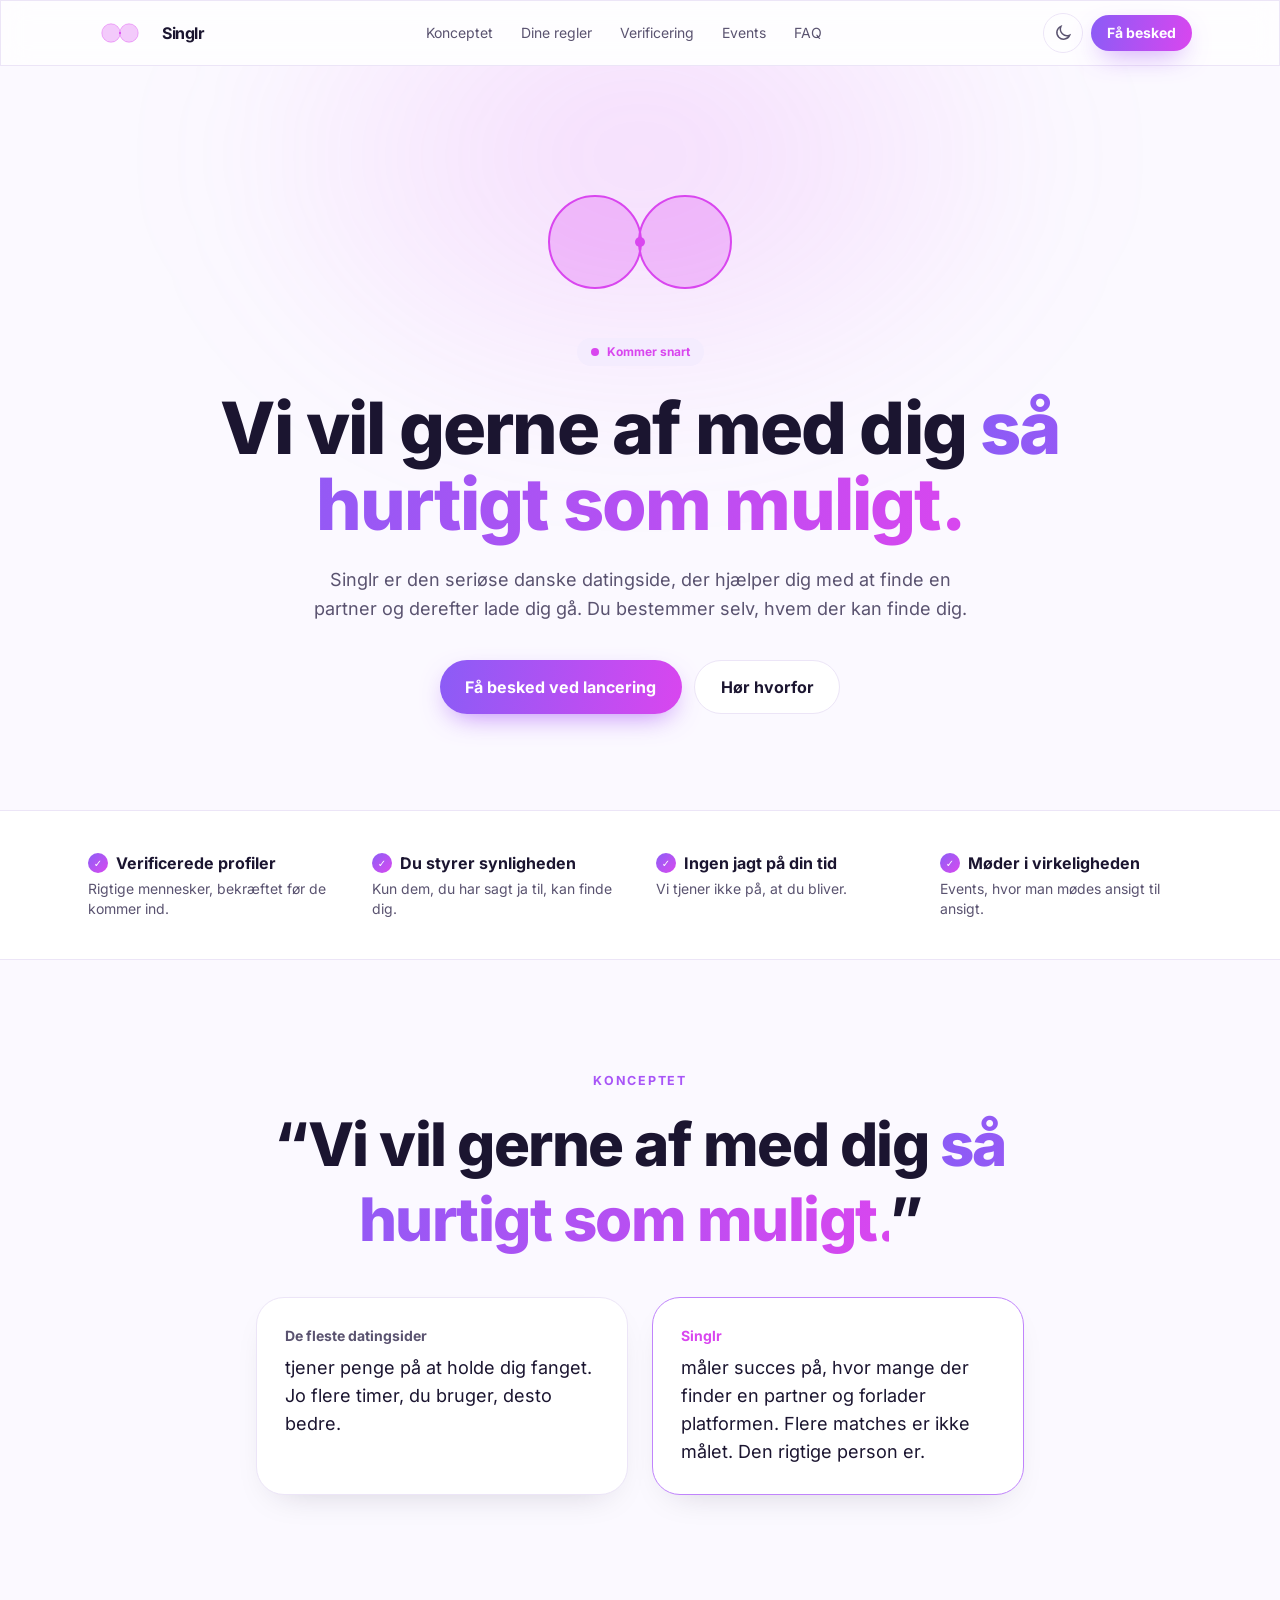
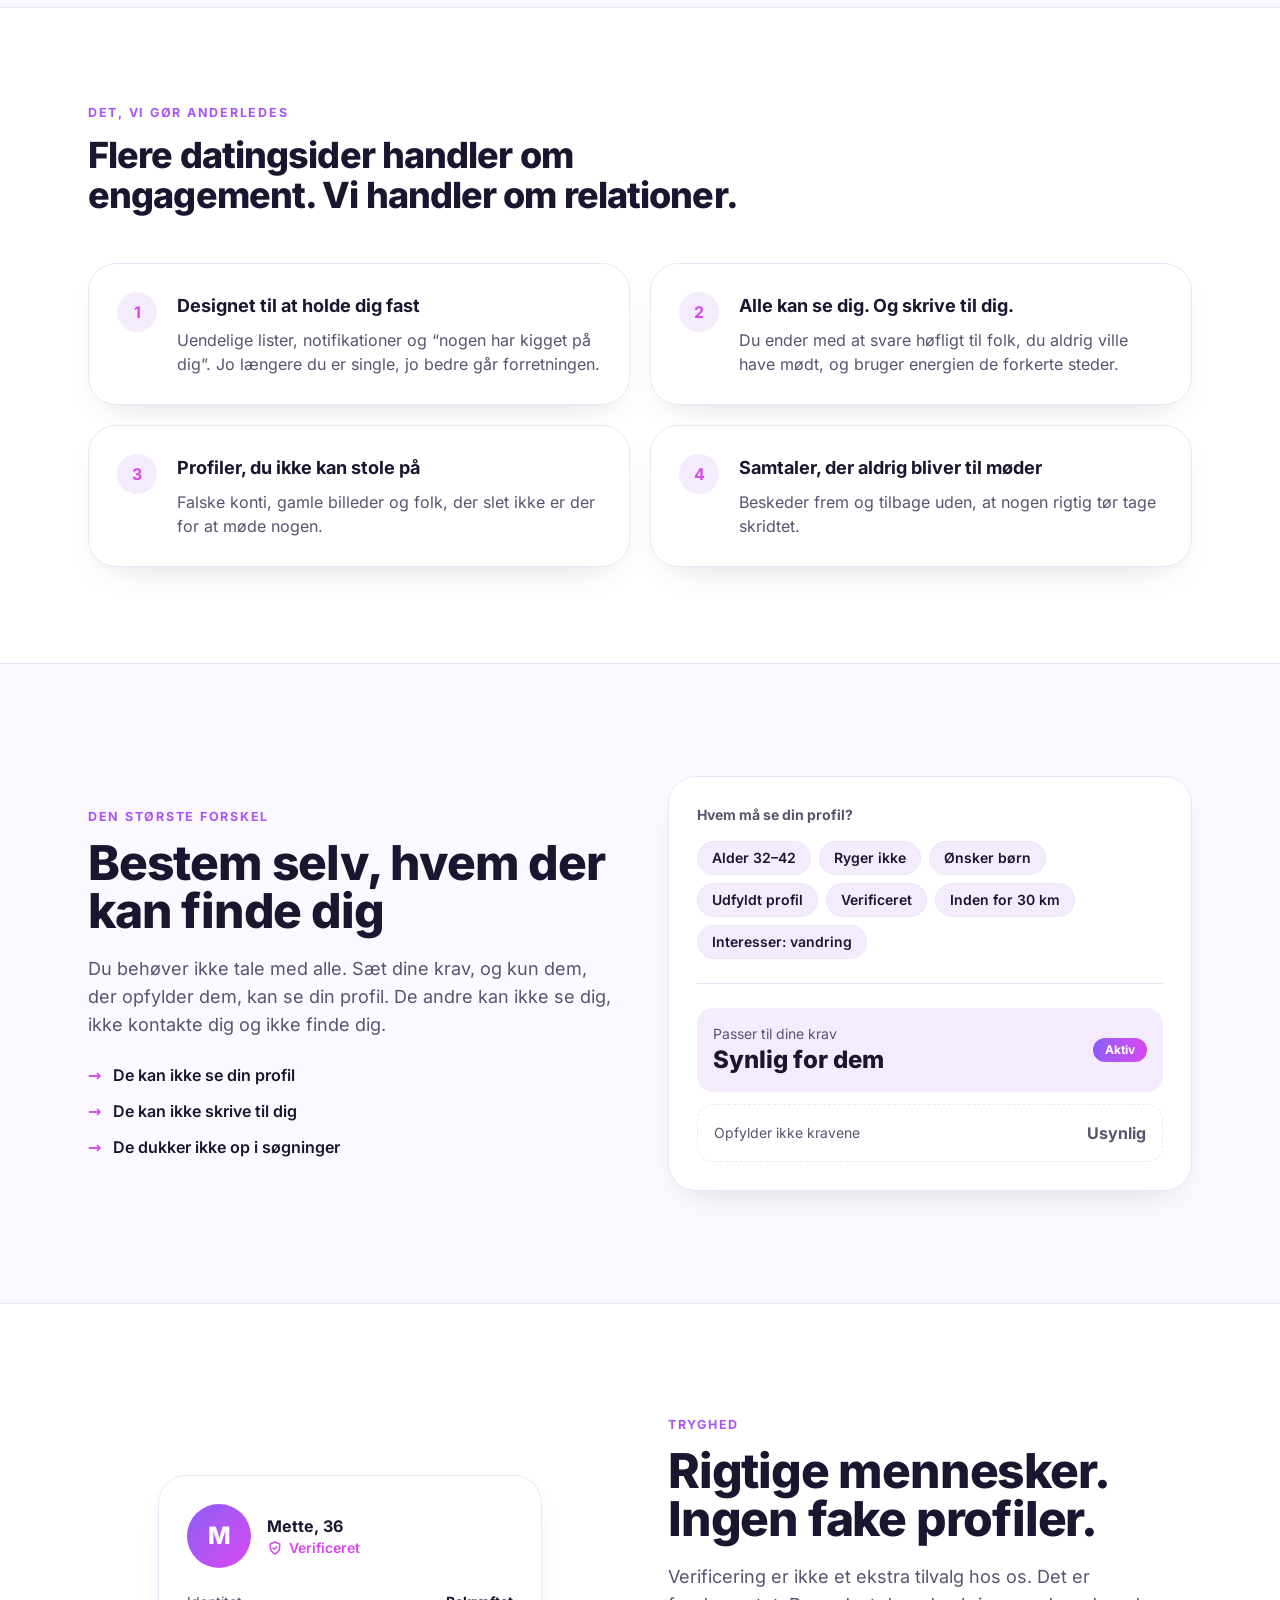
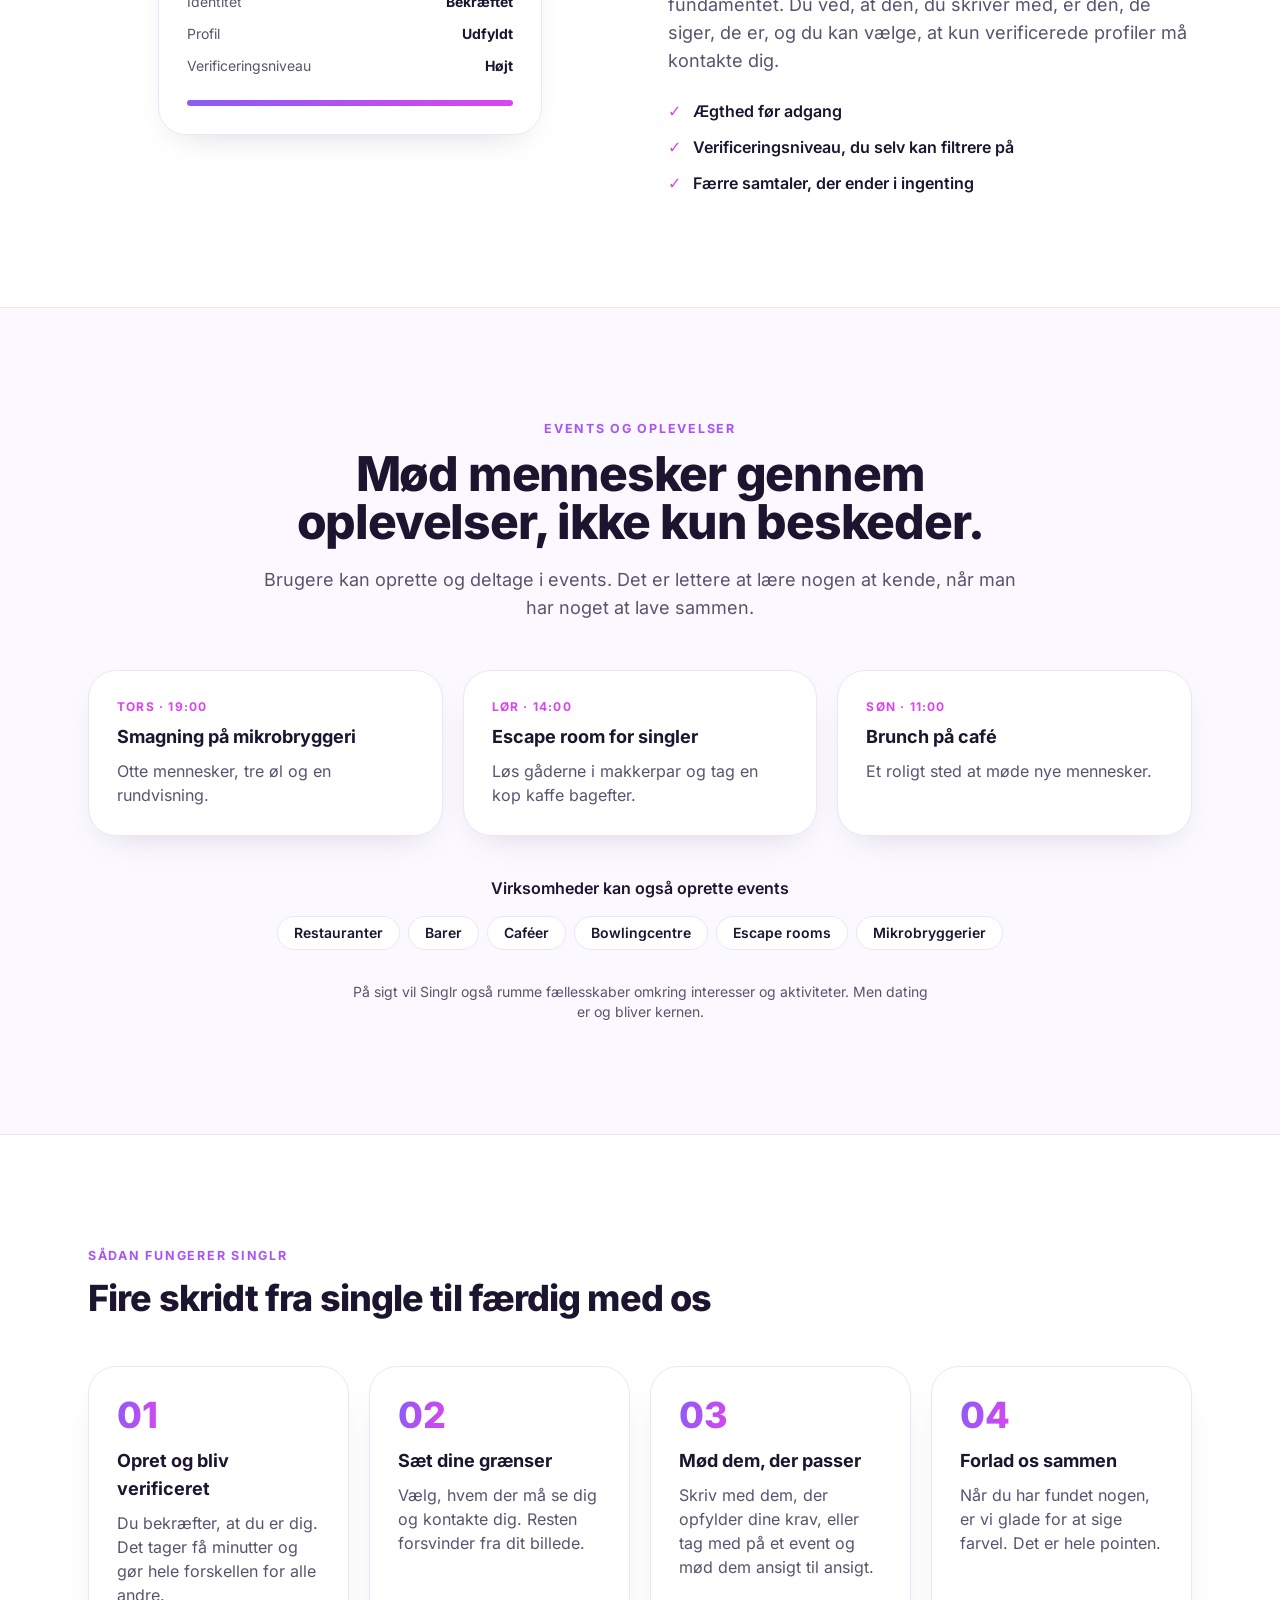
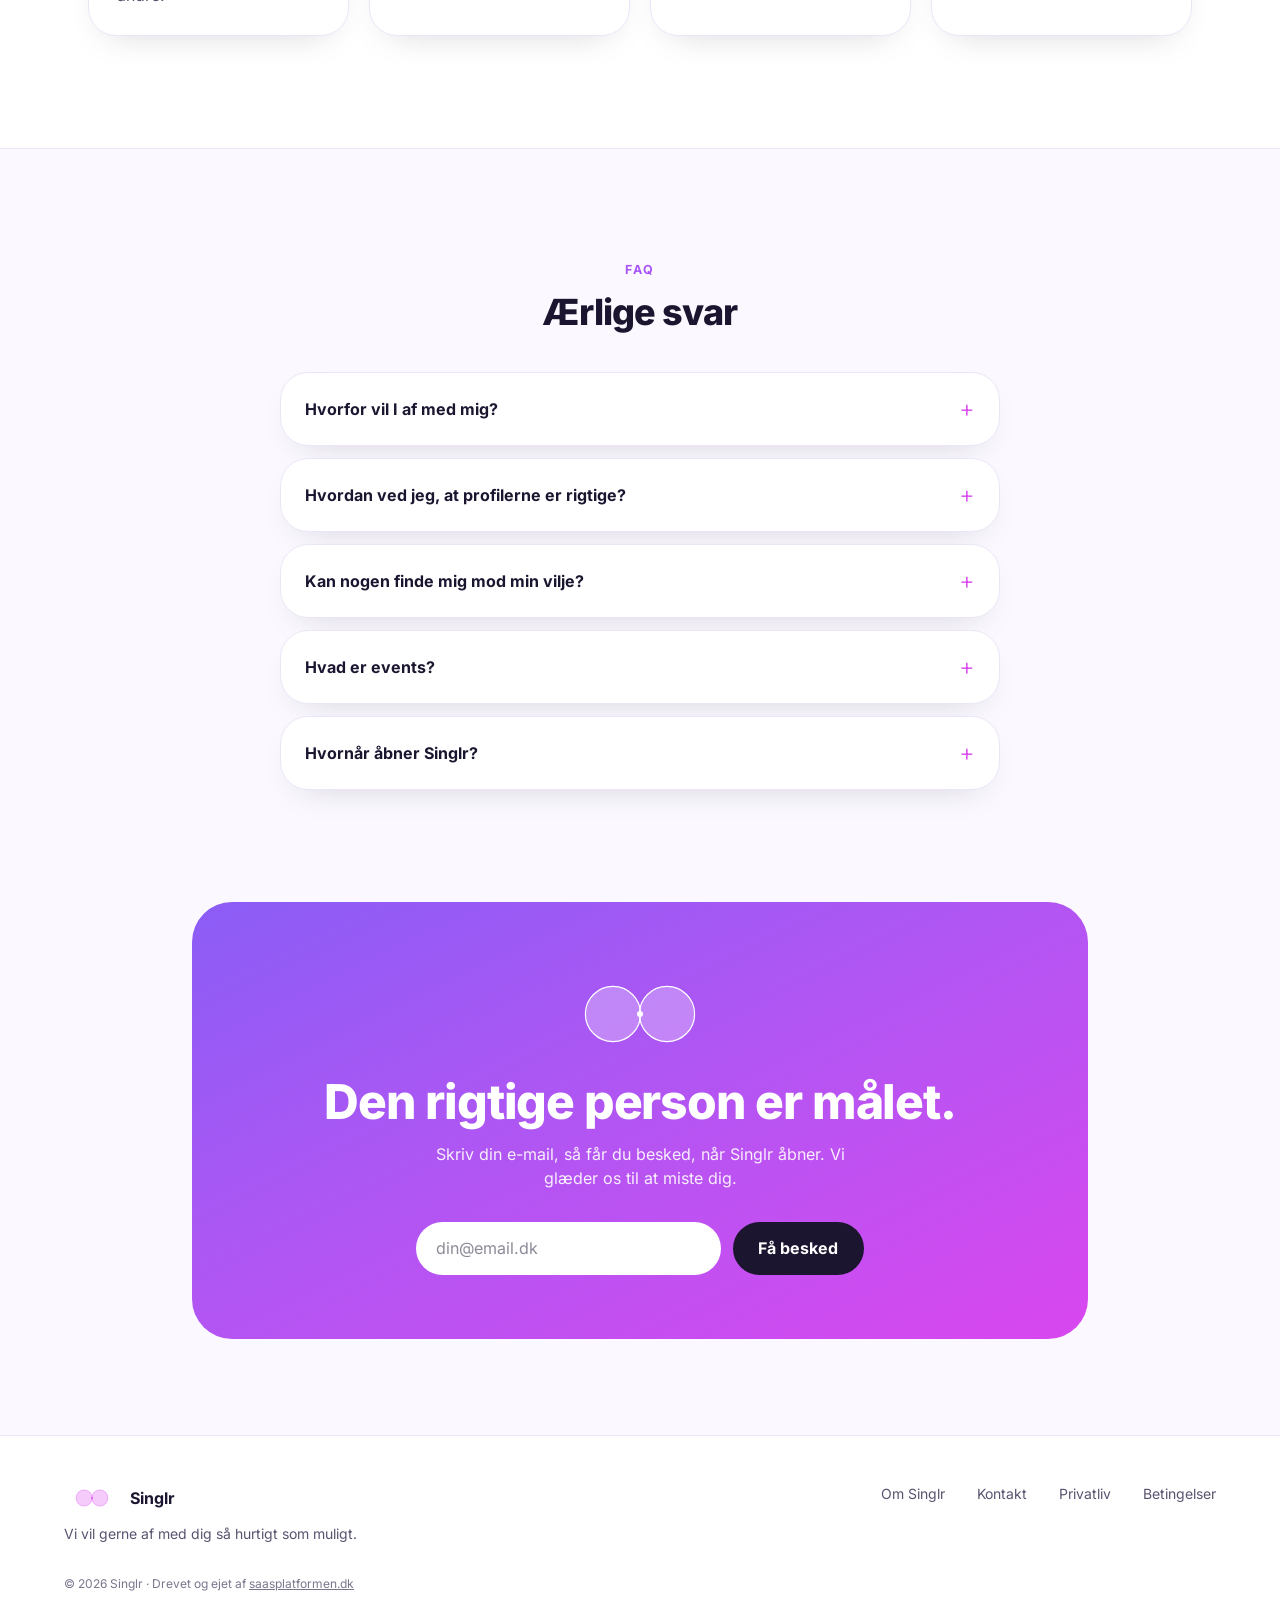
==== index.html @ c7536a42 "Deploy 2026-11-15T21:22Z Co-authored-by: Copilot <223556219+Copilot@users.noreply.github.com>" ====
<!DOCTYPE html><html lang="da"><head><meta charset="utf-8"><meta name="viewport" content="width=device-width, initial-scale=1"><title>Singlr – Vi vil gerne af med dig så hurtigt som muligt</title><meta name="description" content="Singlr er den seriøse danske datingside, der måler succes på, hvor mange der finder en partner og forlader os. Du bestemmer, hvem der kan finde dig. Kommer snart."><meta name="color-scheme" content="light dark"><link rel="canonical" href="https://www.singlr.dk/"><link rel="icon" type="image/svg+xml" href="/favicon.svg"><meta property="og:type" content="website"><meta property="og:locale" content="da_DK"><meta property="og:site_name" content="Singlr"><meta property="og:title" content="Singlr – Vi vil gerne af med dig så hurtigt som muligt"><meta property="og:description" content="Singlr er den seriøse danske datingside, der måler succes på, hvor mange der finder en partner og forlader os. Du bestemmer, hvem der kan finde dig. Kommer snart."><meta property="og:url" content="https://www.singlr.dk/"><meta name="twitter:card" content="summary"><script type="application/ld+json">{"@context":"https://schema.org","@type":"Organization","name":"Singlr","url":"https://www.singlr.dk","parentOrganization":{"@type":"Organization","name":"SaaSPlatformen","url":"https://www.saasplatformen.dk"}}</script><script>
    document.documentElement.classList.add('js');
    var t = localStorage.getItem('singlr-theme') || (matchMedia('(prefers-color-scheme: dark)').matches ? 'dark' : 'light');
    document.documentElement.dataset.theme = t;
  </script><link rel="stylesheet" href="/_astro/Base.C1KMw2pX.css"></head><body><a href="#main" class="sr-only focus:not-sr-only focus:fixed focus:left-4 focus:top-4 focus:z-50 focus:rounded-lg focus:bg-surface focus:px-4 focus:py-2">Spring til indhold</a><header class="sticky top-0 z-40 glass"><div class="mx-auto flex max-w-6xl items-center justify-between gap-2 px-4 py-3 sm:px-6"><a href="/" class="flex items-center gap-2.5 font-bold tracking-tight"><svg class="vis text-fuchsia h-6 w-12 sm:h-8 sm:w-16" viewBox="0 0 320 160" fill="none" aria-hidden="true" focusable="false"><g><circle class="c1" cx="115" cy="80" r="46" fill="currentColor" fill-opacity="0.28"></circle><circle class="c2" cx="205" cy="80" r="46" fill="currentColor" fill-opacity="0.28"></circle><circle class="c1" cx="115" cy="80" r="46" stroke="currentColor" stroke-width="2"></circle><circle class="c2" cx="205" cy="80" r="46" stroke="currentColor" stroke-width="2"></circle><circle cx="160" cy="80" r="5" fill="currentColor"></circle></g></svg><span>Singlr</span></a><nav class="hidden items-center gap-7 text-sm text-body md:flex" aria-label="Hovedmenu"><a href="#koncept" class="hover:text-ink">Konceptet</a><a href="#filtre" class="hover:text-ink">Dine regler</a><a href="#verificering" class="hover:text-ink">Verificering</a><a href="#events" class="hover:text-ink">Events</a><a href="#faq" class="hover:text-ink">FAQ</a></nav><div class="flex items-center gap-2"><button type="button" data-theme-toggle class="grid h-10 w-10 place-items-center rounded-full border border-line text-body transition hover:border-fuchsia hover:text-ink" aria-label="Skift mellem lyst og mørkt tema"><svg viewBox="0 0 24 24" class="h-5 w-5" fill="none" stroke="currentColor" stroke-width="1.8" stroke-linecap="round" aria-hidden="true"><path d="M20 14.5A8 8 0 0 1 9.5 4 8 8 0 1 0 20 14.5z"></path></svg></button><a href="#venteliste" class="btn btn-primary !px-4 !py-2 text-sm whitespace-nowrap">Få besked</a></div></div></header><main id="main"><!-- HERO --><section class="relative overflow-hidden"><div class="pointer-events-none absolute left-1/2 top-[-220px] h-[620px] w-[900px] -translate-x-1/2 rounded-full blur-3xl" style="background:radial-gradient(closest-side,var(--glow),transparent)"></div><div data-stagger class="relative mx-auto max-w-4xl px-6 pb-24 pt-16 text-center md:pt-24"><svg class="vis text-fuchsia reveal mx-auto h-32 w-64 sm:h-40 sm:w-80" viewBox="0 0 320 160" fill="none" aria-hidden="true" focusable="false"><g><circle class="c1" cx="115" cy="80" r="46" fill="currentColor" fill-opacity="0.28"></circle><circle class="c2" cx="205" cy="80" r="46" fill="currentColor" fill-opacity="0.28"></circle><circle class="c1" cx="115" cy="80" r="46" stroke="currentColor" stroke-width="2"></circle><circle class="c2" cx="205" cy="80" r="46" stroke="currentColor" stroke-width="2"></circle><circle cx="160" cy="80" r="5" fill="currentColor"></circle></g></svg><span class="reveal mt-4 inline-flex items-center gap-2 rounded-full bg-tint px-3.5 py-1.5 text-xs font-bold text-fuchsia"><span class="h-2 w-2 rounded-full bg-fuchsia"></span>Kommer snart</span><h1 class="reveal mt-6 text-5xl font-extrabold leading-[1.05] tracking-tight sm:text-6xl lg:text-7xl">Vi vil gerne af med dig <span class="grad">så hurtigt som muligt.</span></h1><p class="reveal mx-auto mt-6 max-w-2xl text-lg leading-relaxed text-body">Singlr er den seriøse danske datingside, der hjælper dig med at finde en partner og derefter lade dig gå. Du bestemmer selv, hvem der kan finde dig.</p><div class="reveal mt-9 flex flex-wrap justify-center gap-3"><a href="#venteliste" class="btn btn-primary">Få besked ved lancering</a><a href="#koncept" class="btn btn-ghost">Hør hvorfor</a></div></div></section><!-- TRUST --><section aria-label="Kort fortalt" class="border-y border-line bg-surface"><div data-stagger class="mx-auto grid max-w-6xl gap-8 px-6 py-10 sm:grid-cols-2 lg:grid-cols-4"><div class="reveal"><p class="flex items-center gap-2 font-bold"><span class="grid h-5 w-5 place-items-center rounded-full bg-gradient-to-br from-violet to-fuchsia text-[10px] text-white">✓</span>Verificerede profiler</p><p class="mt-1 text-sm text-body">Rigtige mennesker, bekræftet før de kommer ind.</p></div><div class="reveal"><p class="flex items-center gap-2 font-bold"><span class="grid h-5 w-5 place-items-center rounded-full bg-gradient-to-br from-violet to-fuchsia text-[10px] text-white">✓</span>Du styrer synligheden</p><p class="mt-1 text-sm text-body">Kun dem, du har sagt ja til, kan finde dig.</p></div><div class="reveal"><p class="flex items-center gap-2 font-bold"><span class="grid h-5 w-5 place-items-center rounded-full bg-gradient-to-br from-violet to-fuchsia text-[10px] text-white">✓</span>Ingen jagt på din tid</p><p class="mt-1 text-sm text-body">Vi tjener ikke på, at du bliver.</p></div><div class="reveal"><p class="flex items-center gap-2 font-bold"><span class="grid h-5 w-5 place-items-center rounded-full bg-gradient-to-br from-violet to-fuchsia text-[10px] text-white">✓</span>Møder i virkeligheden</p><p class="mt-1 text-sm text-body">Events, hvor man mødes ansigt til ansigt.</p></div></div></section><!-- SLOGAN --><section id="koncept" class="mx-auto max-w-4xl px-6 py-28 text-center"><p class="eyebrow reveal">Konceptet</p><h2 class="reveal mt-4 text-4xl font-extrabold leading-tight tracking-tight sm:text-5xl lg:text-6xl" style="--d:60ms">“Vi vil gerne af med dig <span class="grad">så hurtigt som muligt.</span>”</h2><div data-stagger class="mx-auto mt-10 grid max-w-3xl gap-6 text-left sm:grid-cols-2"><div class="card reveal p-7"><p class="text-sm font-bold text-body">De fleste datingsider</p><p class="mt-2 text-lg">tjener penge på at holde dig fanget. Jo flere timer, du bruger, desto bedre.</p></div><div class="card reveal p-7" style="border-color:#c084fc"><p class="text-sm font-bold text-fuchsia">Singlr</p><p class="mt-2 text-lg">måler succes på, hvor mange der finder en partner og forlader platformen. Flere matches er ikke målet. Den rigtige person er.</p></div></div></section><!-- PROBLEMER --><section class="border-y border-line bg-surface py-24"><div class="mx-auto max-w-6xl px-6"><p class="eyebrow reveal">Det, vi gør anderledes</p><h2 class="reveal mt-3 max-w-2xl text-4xl font-extrabold tracking-tight">Flere datingsider handler om engagement. Vi handler om relationer.</h2><div data-stagger class="mt-12 grid gap-5 sm:grid-cols-2"><article class="card reveal flex gap-5 p-7"><span class="grid h-10 w-10 shrink-0 place-items-center rounded-full bg-tint font-bold text-fuchsia">1</span><div><h3 class="text-lg font-bold">Designet til at holde dig fast</h3><p class="mt-2 text-body">Uendelige lister, notifikationer og “nogen har kigget på dig”. Jo længere du er single, jo bedre går forretningen.</p></div></article><article class="card reveal flex gap-5 p-7"><span class="grid h-10 w-10 shrink-0 place-items-center rounded-full bg-tint font-bold text-fuchsia">2</span><div><h3 class="text-lg font-bold">Alle kan se dig. Og skrive til dig.</h3><p class="mt-2 text-body">Du ender med at svare høfligt til folk, du aldrig ville have mødt, og bruger energien de forkerte steder.</p></div></article><article class="card reveal flex gap-5 p-7"><span class="grid h-10 w-10 shrink-0 place-items-center rounded-full bg-tint font-bold text-fuchsia">3</span><div><h3 class="text-lg font-bold">Profiler, du ikke kan stole på</h3><p class="mt-2 text-body">Falske konti, gamle billeder og folk, der slet ikke er der for at møde nogen.</p></div></article><article class="card reveal flex gap-5 p-7"><span class="grid h-10 w-10 shrink-0 place-items-center rounded-full bg-tint font-bold text-fuchsia">4</span><div><h3 class="text-lg font-bold">Samtaler, der aldrig bliver til møder</h3><p class="mt-2 text-body">Beskeder frem og tilbage uden, at nogen rigtig tør tage skridtet.</p></div></article></div></div></section><!-- FILTRE --><section id="filtre" class="mx-auto max-w-6xl px-6 py-28"><div data-stagger class="grid items-center gap-14 lg:grid-cols-2"><div><p class="eyebrow reveal">Den største forskel</p><h2 class="reveal mt-3 text-4xl font-extrabold tracking-tight sm:text-5xl">Bestem selv, hvem der kan finde dig</h2><p class="reveal mt-5 text-lg text-body">Du behøver ikke tale med alle. Sæt dine krav, og kun dem, der opfylder dem, kan se din profil. De andre kan ikke se dig, ikke kontakte dig og ikke finde dig.</p><ul class="mt-6 space-y-3 font-semibold"><li class="reveal flex gap-3"><span class="text-fuchsia">→</span>De kan ikke se din profil</li><li class="reveal flex gap-3"><span class="text-fuchsia">→</span>De kan ikke skrive til dig</li><li class="reveal flex gap-3"><span class="text-fuchsia">→</span>De dukker ikke op i søgninger</li></ul></div><div class="reveal card relative p-7" aria-hidden="true"><p class="text-sm font-bold text-body">Hvem må se din profil?</p><div class="mt-4 flex flex-wrap gap-2"><span class="rounded-full border border-line bg-tint px-3.5 py-1.5 text-sm font-semibold transition hover:border-fuchsia">Alder 32–42</span><span class="rounded-full border border-line bg-tint px-3.5 py-1.5 text-sm font-semibold transition hover:border-fuchsia">Ryger ikke</span><span class="rounded-full border border-line bg-tint px-3.5 py-1.5 text-sm font-semibold transition hover:border-fuchsia">Ønsker børn</span><span class="rounded-full border border-line bg-tint px-3.5 py-1.5 text-sm font-semibold transition hover:border-fuchsia">Udfyldt profil</span><span class="rounded-full border border-line bg-tint px-3.5 py-1.5 text-sm font-semibold transition hover:border-fuchsia">Verificeret</span><span class="rounded-full border border-line bg-tint px-3.5 py-1.5 text-sm font-semibold transition hover:border-fuchsia">Inden for 30 km</span><span class="rounded-full border border-line bg-tint px-3.5 py-1.5 text-sm font-semibold transition hover:border-fuchsia">Interesser: vandring</span></div><div class="mt-6 h-px bg-line"></div><div class="mt-6 flex items-center justify-between rounded-2xl bg-tint p-4"><div><p class="text-sm text-body">Passer til dine krav</p><p class="text-2xl font-extrabold">Synlig for dem</p></div><span class="rounded-full bg-gradient-to-r from-violet to-fuchsia px-3 py-1 text-xs font-bold text-white">Aktiv</span></div><div class="mt-3 flex items-center justify-between rounded-2xl border border-dashed border-line p-4 text-body"><p class="text-sm">Opfylder ikke kravene</p><p class="font-bold">Usynlig</p></div></div></div></section><!-- VERIFICERING --><section id="verificering" class="border-y border-line bg-surface py-28"><div data-stagger class="mx-auto grid max-w-6xl items-center gap-14 px-6 lg:grid-cols-2"><div class="reveal order-2 mx-auto w-full max-w-sm lg:order-1" aria-hidden="true"><div class="card p-7"><div class="flex items-center gap-4"><div class="grid h-16 w-16 place-items-center rounded-full bg-gradient-to-br from-violet to-fuchsia text-2xl font-extrabold text-white">M</div><div><p class="font-bold">Mette, 36</p><p class="flex items-center gap-1.5 text-sm font-semibold text-fuchsia"><svg viewBox="0 0 24 24" class="h-4 w-4" fill="none" stroke="currentColor" stroke-width="2.2" stroke-linecap="round" stroke-linejoin="round"><path d="M12 3l7 3v5c0 5-3 8-7 10-4-2-7-5-7-10V6z"></path><path d="M9 12l2 2 4-4"></path></svg>Verificeret</p></div></div><div class="mt-6 space-y-3 text-sm"><div class="flex justify-between"><span class="text-body">Identitet</span><b>Bekræftet</b></div><div class="flex justify-between"><span class="text-body">Profil</span><b>Udfyldt</b></div><div class="flex justify-between"><span class="text-body">Verificeringsniveau</span><b>Højt</b></div></div><div class="bar mt-6 h-1.5 rounded-full"></div></div></div><div class="order-1 lg:order-2"><p class="eyebrow reveal">Tryghed</p><h2 class="reveal mt-3 text-4xl font-extrabold tracking-tight sm:text-5xl">Rigtige mennesker. Ingen fake profiler.</h2><p class="reveal mt-5 text-lg text-body">Verificering er ikke et ekstra tilvalg hos os. Det er fundamentet. Du ved, at den, du skriver med, er den, de siger, de er, og du kan vælge, at kun verificerede profiler må kontakte dig.</p><ul class="mt-6 space-y-3 font-semibold"><li class="reveal flex gap-3"><span class="text-fuchsia">✓</span>Ægthed før adgang</li><li class="reveal flex gap-3"><span class="text-fuchsia">✓</span>Verificeringsniveau, du selv kan filtrere på</li><li class="reveal flex gap-3"><span class="text-fuchsia">✓</span>Færre samtaler, der ender i ingenting</li></ul></div></div></section><!-- EVENTS --><section id="events" class="mx-auto max-w-6xl px-6 py-28"><div class="mx-auto max-w-3xl text-center"><p class="eyebrow reveal">Events og oplevelser</p><h2 class="reveal mt-3 text-4xl font-extrabold tracking-tight sm:text-5xl">Mød mennesker gennem oplevelser, ikke kun beskeder.</h2><p class="reveal mt-5 text-lg text-body">Brugere kan oprette og deltage i events. Det er lettere at lære nogen at kende, når man har noget at lave sammen.</p></div><div data-stagger class="mt-12 grid gap-5 lg:grid-cols-3"><article class="card reveal p-7"><p class="text-xs font-bold uppercase tracking-widest text-fuchsia">Tors · 19:00</p><h3 class="mt-2 text-lg font-bold">Smagning på mikrobryggeri</h3><p class="mt-2 text-body">Otte mennesker, tre øl og en rundvisning.</p></article><article class="card reveal p-7"><p class="text-xs font-bold uppercase tracking-widest text-fuchsia">Lør · 14:00</p><h3 class="mt-2 text-lg font-bold">Escape room for singler</h3><p class="mt-2 text-body">Løs gåderne i makkerpar og tag en kop kaffe bagefter.</p></article><article class="card reveal p-7"><p class="text-xs font-bold uppercase tracking-widest text-fuchsia">Søn · 11:00</p><h3 class="mt-2 text-lg font-bold">Brunch på café</h3><p class="mt-2 text-body">Et roligt sted at møde nye mennesker.</p></article></div><div class="reveal mt-10 text-center"><p class="font-semibold">Virksomheder kan også oprette events</p><div class="mt-4 flex flex-wrap justify-center gap-2"><span class="rounded-full border border-line bg-surface px-4 py-1.5 text-sm font-semibold">Restauranter</span><span class="rounded-full border border-line bg-surface px-4 py-1.5 text-sm font-semibold">Barer</span><span class="rounded-full border border-line bg-surface px-4 py-1.5 text-sm font-semibold">Caféer</span><span class="rounded-full border border-line bg-surface px-4 py-1.5 text-sm font-semibold">Bowlingcentre</span><span class="rounded-full border border-line bg-surface px-4 py-1.5 text-sm font-semibold">Escape rooms</span><span class="rounded-full border border-line bg-surface px-4 py-1.5 text-sm font-semibold">Mikrobryggerier</span></div><p class="mx-auto mt-8 max-w-xl text-sm text-body">På sigt vil Singlr også rumme fællesskaber omkring interesser og aktiviteter. Men dating er og bliver kernen.</p></div></section><!-- SÅDAN FUNGERER --><section class="border-y border-line bg-surface py-28"><div class="mx-auto max-w-6xl px-6"><p class="eyebrow reveal">Sådan fungerer Singlr</p><h2 class="reveal mt-3 max-w-2xl text-4xl font-extrabold tracking-tight">Fire skridt fra single til færdig med os</h2><ol data-stagger class="mt-12 grid gap-5 sm:grid-cols-2 lg:grid-cols-4"><li class="card reveal p-7"><span class="grad text-4xl font-extrabold">01</span><h3 class="mt-3 text-lg font-bold">Opret og bliv verificeret</h3><p class="mt-2 text-body">Du bekræfter, at du er dig. Det tager få minutter og gør hele forskellen for alle andre.</p></li><li class="card reveal p-7"><span class="grad text-4xl font-extrabold">02</span><h3 class="mt-3 text-lg font-bold">Sæt dine grænser</h3><p class="mt-2 text-body">Vælg, hvem der må se dig og kontakte dig. Resten forsvinder fra dit billede.</p></li><li class="card reveal p-7"><span class="grad text-4xl font-extrabold">03</span><h3 class="mt-3 text-lg font-bold">Mød dem, der passer</h3><p class="mt-2 text-body">Skriv med dem, der opfylder dine krav, eller tag med på et event og mød dem ansigt til ansigt.</p></li><li class="card reveal p-7"><span class="grad text-4xl font-extrabold">04</span><h3 class="mt-3 text-lg font-bold">Forlad os sammen</h3><p class="mt-2 text-body">Når du har fundet nogen, er vi glade for at sige farvel. Det er hele pointen.</p></li></ol></div></section><!-- FAQ --><section id="faq" class="mx-auto max-w-3xl px-6 py-28"><p class="eyebrow reveal text-center">FAQ</p><h2 class="reveal mt-3 text-center text-4xl font-extrabold tracking-tight">Ærlige svar</h2><div class="mt-10 space-y-3"><details class="card reveal group px-6 py-5"><summary class="flex items-center justify-between gap-4 font-bold">Hvorfor vil I af med mig?<span class="chev text-2xl font-light text-fuchsia transition-transform" aria-hidden="true">+</span></summary><p class="mt-3 text-body">Fordi vi måler os på, hvor mange der finder en partner og forlader Singlr. Vi har ingen interesse i, at du bliver hængende.</p></details><details class="card reveal group px-6 py-5"><summary class="flex items-center justify-between gap-4 font-bold">Hvordan ved jeg, at profilerne er rigtige?<span class="chev text-2xl font-light text-fuchsia transition-transform" aria-hidden="true">+</span></summary><p class="mt-3 text-body">Alle profiler skal verificeres, før de bliver synlige. Du kan selv vælge, at kun verificerede kan se og kontakte dig.</p></details><details class="card reveal group px-6 py-5"><summary class="flex items-center justify-between gap-4 font-bold">Kan nogen finde mig mod min vilje?<span class="chev text-2xl font-light text-fuchsia transition-transform" aria-hidden="true">+</span></summary><p class="mt-3 text-body">Nej. Opfylder en bruger ikke dine krav, kan vedkommende hverken se din profil, kontakte dig eller finde dig.</p></details><details class="card reveal group px-6 py-5"><summary class="flex items-center justify-between gap-4 font-bold">Hvad er events?<span class="chev text-2xl font-light text-fuchsia transition-transform" aria-hidden="true">+</span></summary><p class="mt-3 text-body">Både brugere og lokale steder kan oprette events, fx en aften på et mikrobryggeri eller en escape room. Du møder andre gennem oplevelser, ikke kun beskeder.</p></details><details class="card reveal group px-6 py-5"><summary class="flex items-center justify-between gap-4 font-bold">Hvornår åbner Singlr?<span class="chev text-2xl font-light text-fuchsia transition-transform" aria-hidden="true">+</span></summary><p class="mt-3 text-body">Vi er ikke live endnu. Skriv dig op, så får du besked, når vi åbner.</p></details></div></section><!-- CTA --><section id="venteliste" class="px-6 pb-24"><div class="relative mx-auto max-w-4xl overflow-hidden rounded-[2.5rem] bg-gradient-to-br from-violet to-fuchsia p-10 text-center text-white sm:p-16"><svg class="vis text-fuchsia reveal mx-auto h-24 w-48 !text-white" viewBox="0 0 320 160" fill="none" aria-hidden="true" focusable="false"><g><circle class="c1" cx="115" cy="80" r="46" fill="currentColor" fill-opacity="0.28"></circle><circle class="c2" cx="205" cy="80" r="46" fill="currentColor" fill-opacity="0.28"></circle><circle class="c1" cx="115" cy="80" r="46" stroke="currentColor" stroke-width="2"></circle><circle class="c2" cx="205" cy="80" r="46" stroke="currentColor" stroke-width="2"></circle><circle cx="160" cy="80" r="5" fill="currentColor"></circle></g></svg><h2 class="reveal mt-4 text-4xl font-extrabold tracking-tight sm:text-5xl">Den rigtige person er målet.</h2><p class="reveal mx-auto mt-4 max-w-md text-white/90">Skriv din e-mail, så får du besked, når Singlr åbner. Vi glæder os til at miste dig.</p><form data-notify class="reveal mx-auto mt-8 flex max-w-md flex-col gap-3 sm:flex-row"><label class="sr-only" for="email">E-mail</label><input id="email" type="email" required placeholder="din@email.dk" autocomplete="email" class="min-w-0 flex-1 rounded-full bg-white px-5 py-3.5 text-[#1b1530] outline-none transition focus:ring-4 focus:ring-white/40"><button type="submit" class="btn !bg-[#1b1530] text-white hover:!bg-black">Få besked</button></form><p id="notify-ok" hidden class="mt-6 font-semibold">Tak! Vi skriver til dig, når vi er klar.</p></div></section></main><footer class="border-t border-line bg-surface px-6 py-12"><div class="mx-auto flex max-w-6xl flex-col justify-between gap-8 md:flex-row"><div><div class="flex items-center gap-2.5 font-bold"><svg class="vis text-fuchsia h-7 w-14" viewBox="0 0 320 160" fill="none" aria-hidden="true" focusable="false"><g><circle class="c1" cx="115" cy="80" r="46" fill="currentColor" fill-opacity="0.28"></circle><circle class="c2" cx="205" cy="80" r="46" fill="currentColor" fill-opacity="0.28"></circle><circle class="c1" cx="115" cy="80" r="46" stroke="currentColor" stroke-width="2"></circle><circle class="c2" cx="205" cy="80" r="46" stroke="currentColor" stroke-width="2"></circle><circle cx="160" cy="80" r="5" fill="currentColor"></circle></g></svg>Singlr</div><p class="mt-3 text-sm text-body">Vi vil gerne af med dig så hurtigt som muligt.</p></div><nav class="flex flex-wrap gap-x-8 gap-y-3 text-sm text-body" aria-label="Footer"><a href="#koncept" class="hover:text-ink">Om Singlr</a><a href="mailto:kontakt@saasplatformen.dk" class="hover:text-ink">Kontakt</a><a href="/privatliv/" class="hover:text-ink">Privatliv</a><a href="/betingelser/" class="hover:text-ink">Betingelser</a></nav></div><p class="mx-auto mt-8 max-w-6xl text-xs text-body/80">© 2026 Singlr · Drevet og ejet af <a href="https://saasplatformen.dk" target="_blank" rel="noopener noreferrer" class="underline hover:text-ink">saasplatformen.dk</a></p></footer><script type="module" src="/_astro/Base.astro_astro_type_script_index_0_lang.nSDoaWTp.js"></script></body></html>
---- _astro/Base.C1KMw2pX.css ----
/*! tailwindcss v4.3.5 | MIT License | https://tailwindcss.com */
@layer properties{@supports (((-webkit-hyphens:none)) and (not (margin-trim:block))) or ((-moz-orient:inline) and (not (color:rgb(from red r g b)))){*,:before,:after,::backdrop{--tw-translate-x:0;--tw-translate-y:0;--tw-translate-z:0;--tw-space-y-reverse:0;--tw-border-style:solid;--tw-gradient-position:initial;--tw-gradient-from:#0000;--tw-gradient-via:#0000;--tw-gradient-to:#0000;--tw-gradient-stops:initial;--tw-gradient-via-stops:initial;--tw-gradient-from-position:0%;--tw-gradient-via-position:50%;--tw-gradient-to-position:100%;--tw-leading:initial;--tw-font-weight:initial;--tw-tracking:initial;--tw-blur:initial;--tw-brightness:initial;--tw-contrast:initial;--tw-grayscale:initial;--tw-hue-rotate:initial;--tw-invert:initial;--tw-opacity:initial;--tw-saturate:initial;--tw-sepia:initial;--tw-drop-shadow:initial;--tw-drop-shadow-color:initial;--tw-drop-shadow-alpha:100%;--tw-drop-shadow-size:initial;--tw-shadow:0 0 #0000;--tw-shadow-color:initial;--tw-shadow-alpha:100%;--tw-inset-shadow:0 0 #0000;--tw-inset-shadow-color:initial;--tw-inset-shadow-alpha:100%;--tw-ring-color:initial;--tw-ring-shadow:0 0 #0000;--tw-inset-ring-color:initial;--tw-inset-ring-shadow:0 0 #0000;--tw-ring-inset:initial;--tw-ring-offset-width:0px;--tw-ring-offset-color:#fff;--tw-ring-offset-shadow:0 0 #0000}}}@layer theme{:root,:host{--font-sans:"Inter Variable", system-ui, sans-serif;--font-mono:ui-monospace, SFMono-Regular, Menlo, Monaco, Consolas, "Liberation Mono", "Courier New", monospace;--color-black:#000;--color-white:#fff;--spacing:.25rem;--container-sm:24rem;--container-md:28rem;--container-xl:36rem;--container-2xl:42rem;--container-3xl:48rem;--container-4xl:56rem;--container-6xl:72rem;--text-xs:.75rem;--text-xs--line-height:calc(1 / .75);--text-sm:.875rem;--text-sm--line-height:calc(1.25 / .875);--text-lg:1.125rem;--text-lg--line-height:calc(1.75 / 1.125);--text-2xl:1.5rem;--text-2xl--line-height:calc(2 / 1.5);--text-4xl:2.25rem;--text-4xl--line-height:calc(2.5 / 2.25);--text-5xl:3rem;--text-5xl--line-height:1;--text-6xl:3.75rem;--text-6xl--line-height:1;--text-7xl:4.5rem;--text-7xl--line-height:1;--font-weight-light:300;--font-weight-semibold:600;--font-weight-bold:700;--font-weight-extrabold:800;--tracking-tight:-.025em;--tracking-widest:.1em;--leading-tight:1.25;--leading-relaxed:1.625;--radius-lg:.5rem;--radius-2xl:1rem;--blur-3xl:64px;--default-transition-duration:.15s;--default-transition-timing-function:cubic-bezier(.4, 0, .2, 1);--default-font-family:"Inter Variable", system-ui, sans-serif;--default-mono-font-family:var(--font-mono);--color-fuchsia:#d946ef;--color-violet:#8b5cf6}}@layer base{*,:after,:before,::backdrop{box-sizing:border-box;border:0 solid;margin:0;padding:0}::file-selector-button{box-sizing:border-box;border:0 solid;margin:0;padding:0}html,:host{-webkit-text-size-adjust:100%;tab-size:4;line-height:1.5;font-family:var(--default-font-family,-apple-system, BlinkMacSystemFont, "Segoe UI", Roboto, "Helvetica Neue", "Noto Sans", Arial, sans-serif, "Apple Color Emoji", "Segoe UI Emoji", "Segoe UI Symbol", "Noto Color Emoji");font-feature-settings:var(--default-font-feature-settings,normal);font-variation-settings:var(--default-font-variation-settings,normal);-webkit-tap-highlight-color:transparent}hr{height:0;color:inherit;border-top-width:1px}abbr:where([title]){text-decoration:underline dotted}h1,h2,h3,h4,h5,h6{font-size:inherit;font-weight:inherit}a{color:inherit;-webkit-text-decoration:inherit;-webkit-text-decoration:inherit;-webkit-text-decoration:inherit;text-decoration:inherit}b,strong{font-weight:bolder}code,kbd,samp,pre{font-family:var(--default-mono-font-family,ui-monospace, SFMono-Regular, Menlo, Monaco, Consolas, "Liberation Mono", "Courier New", monospace);font-feature-settings:var(--default-mono-font-feature-settings,normal);font-variation-settings:var(--default-mono-font-variation-settings,normal);font-size:1em}small{font-size:80%}sub,sup{vertical-align:baseline;font-size:75%;line-height:0;position:relative}sub{bottom:-.25em}sup{top:-.5em}table{text-indent:0;border-color:inherit;border-collapse:collapse}:-moz-focusring:where(:not(iframe)){outline:auto}progress{vertical-align:baseline}summary{display:list-item}ol,ul,menu{list-style:none}img,svg,video,canvas,audio,iframe,embed,object{vertical-align:middle;display:block}img,video{max-width:100%;height:auto}button,input,select,optgroup,textarea{font:inherit;font-feature-settings:inherit;font-variation-settings:inherit;letter-spacing:inherit;color:inherit;opacity:1;background-color:#0000;border-radius:0}::file-selector-button{font:inherit;font-feature-settings:inherit;font-variation-settings:inherit;letter-spacing:inherit;color:inherit;opacity:1;background-color:#0000;border-radius:0}:where(select:is([multiple],[size])) optgroup{font-weight:bolder}:where(select:is([multiple],[size])) optgroup option{padding-inline-start:20px}::file-selector-button{margin-inline-end:4px}::placeholder{opacity:1}@supports (not ((-webkit-appearance:-apple-pay-button))) or (contain-intrinsic-size:1px){::placeholder{color:currentColor}@supports (color:color-mix(in lab, red, red)){::placeholder{color:color-mix(in oklab, currentcolor 50%, transparent)}}}textarea{resize:vertical}::-webkit-search-decoration{-webkit-appearance:none}::-webkit-date-and-time-value{min-height:1lh;text-align:inherit}::-webkit-datetime-edit{display:inline-flex}::-webkit-datetime-edit-fields-wrapper{padding:0}::-webkit-datetime-edit{padding-block:0}::-webkit-datetime-edit-year-field{padding-block:0}::-webkit-datetime-edit-month-field{padding-block:0}::-webkit-datetime-edit-day-field{padding-block:0}::-webkit-datetime-edit-hour-field{padding-block:0}::-webkit-datetime-edit-minute-field{padding-block:0}::-webkit-datetime-edit-second-field{padding-block:0}::-webkit-datetime-edit-millisecond-field{padding-block:0}::-webkit-datetime-edit-meridiem-field{padding-block:0}::-webkit-calendar-picker-indicator{line-height:1}:-moz-ui-invalid{box-shadow:none}button,input:where([type=button],[type=reset],[type=submit]){appearance:button}::file-selector-button{appearance:button}::-webkit-inner-spin-button{height:auto}::-webkit-outer-spin-button{height:auto}[hidden]:where(:not([hidden=until-found])){display:none!important}}@layer components;@layer utilities{.pointer-events-none{pointer-events:none}.sr-only{clip-path:inset(50%);white-space:nowrap;border-width:0;width:1px;height:1px;margin:-1px;padding:0;position:absolute;overflow:hidden}.absolute{position:absolute}.relative{position:relative}.sticky{position:sticky}.top-0{top:0}.top-\[-220px\]{top:-220px}.left-1\/2{left:50%}.z-40{z-index:40}.order-1{order:1}.order-2{order:2}.mx-auto{margin-inline:auto}.mt-1{margin-top:var(--spacing)}.mt-2{margin-top:calc(var(--spacing) * 2)}.mt-3{margin-top:calc(var(--spacing) * 3)}.mt-4{margin-top:calc(var(--spacing) * 4)}.mt-5{margin-top:calc(var(--spacing) * 5)}.mt-6{margin-top:calc(var(--spacing) * 6)}.mt-8{margin-top:calc(var(--spacing) * 8)}.mt-9{margin-top:calc(var(--spacing) * 9)}.mt-10{margin-top:calc(var(--spacing) * 10)}.mt-12{margin-top:calc(var(--spacing) * 12)}.flex{display:flex}.grid{display:grid}.hidden{display:none}.inline-flex{display:inline-flex}.h-1\.5{height:calc(var(--spacing) * 1.5)}.h-2{height:calc(var(--spacing) * 2)}.h-4{height:calc(var(--spacing) * 4)}.h-5{height:calc(var(--spacing) * 5)}.h-6{height:calc(var(--spacing) * 6)}.h-7{height:calc(var(--spacing) * 7)}.h-10{height:calc(var(--spacing) * 10)}.h-16{height:calc(var(--spacing) * 16)}.h-24{height:calc(var(--spacing) * 24)}.h-32{height:calc(var(--spacing) * 32)}.h-\[620px\]{height:620px}.h-px{height:1px}.w-2{width:calc(var(--spacing) * 2)}.w-4{width:calc(var(--spacing) * 4)}.w-5{width:calc(var(--spacing) * 5)}.w-10{width:calc(var(--spacing) * 10)}.w-12{width:calc(var(--spacing) * 12)}.w-14{width:calc(var(--spacing) * 14)}.w-16{width:calc(var(--spacing) * 16)}.w-48{width:calc(var(--spacing) * 48)}.w-64{width:calc(var(--spacing) * 64)}.w-\[900px\]{width:900px}.w-full{width:100%}.max-w-2xl{max-width:var(--container-2xl)}.max-w-3xl{max-width:var(--container-3xl)}.max-w-4xl{max-width:var(--container-4xl)}.max-w-6xl{max-width:var(--container-6xl)}.max-w-md{max-width:var(--container-md)}.max-w-sm{max-width:var(--container-sm)}.max-w-xl{max-width:var(--container-xl)}.min-w-0{min-width:0}.flex-1{flex:1}.shrink-0{flex-shrink:0}.-translate-x-1\/2{--tw-translate-x:calc(calc(1 / 2 * 100%) * -1);translate:var(--tw-translate-x) var(--tw-translate-y)}.flex-col{flex-direction:column}.flex-wrap{flex-wrap:wrap}.place-items-center{place-items:center}.items-center{align-items:center}.justify-between{justify-content:space-between}.justify-center{justify-content:center}.gap-1\.5{gap:calc(var(--spacing) * 1.5)}.gap-2{gap:calc(var(--spacing) * 2)}.gap-2\.5{gap:calc(var(--spacing) * 2.5)}.gap-3{gap:calc(var(--spacing) * 3)}.gap-4{gap:calc(var(--spacing) * 4)}.gap-5{gap:calc(var(--spacing) * 5)}.gap-6{gap:calc(var(--spacing) * 6)}.gap-7{gap:calc(var(--spacing) * 7)}.gap-8{gap:calc(var(--spacing) * 8)}.gap-14{gap:calc(var(--spacing) * 14)}:where(.space-y-3>:not(:last-child)){--tw-space-y-reverse:0;margin-block-start:calc(calc(var(--spacing) * 3) * var(--tw-space-y-reverse));margin-block-end:calc(calc(var(--spacing) * 3) * calc(1 - var(--tw-space-y-reverse)))}.gap-x-8{column-gap:calc(var(--spacing) * 8)}.gap-y-3{row-gap:calc(var(--spacing) * 3)}.overflow-hidden{overflow:hidden}.rounded-2xl{border-radius:var(--radius-2xl)}.rounded-\[2\.5rem\]{border-radius:2.5rem}.rounded-full{border-radius:2147483647px}.border{border-style:var(--tw-border-style);border-width:1px}.border-y{border-block-style:var(--tw-border-style);border-block-width:1px}.border-t{border-top-style:var(--tw-border-style);border-top-width:1px}.border-dashed{--tw-border-style:dashed;border-style:dashed}.border-line{border-color:var(--line)}.\!bg-\[\#1b1530\]{background-color:#1b1530!important}.bg-fuchsia{background-color:var(--color-fuchsia)}.bg-line{background-color:var(--line)}.bg-surface{background-color:var(--surface)}.bg-tint{background-color:var(--tint)}.bg-white{background-color:var(--color-white)}.bg-gradient-to-br{--tw-gradient-position:to bottom right in oklab;background-image:linear-gradient(var(--tw-gradient-stops))}.bg-gradient-to-r{--tw-gradient-position:to right in oklab;background-image:linear-gradient(var(--tw-gradient-stops))}.from-violet{--tw-gradient-from:var(--color-violet);--tw-gradient-stops:var(--tw-gradient-via-stops,var(--tw-gradient-position), var(--tw-gradient-from) var(--tw-gradient-from-position), var(--tw-gradient-to) var(--tw-gradient-to-position))}.to-fuchsia{--tw-gradient-to:var(--color-fuchsia);--tw-gradient-stops:var(--tw-gradient-via-stops,var(--tw-gradient-position), var(--tw-gradient-from) var(--tw-gradient-from-position), var(--tw-gradient-to) var(--tw-gradient-to-position))}.p-4{padding:calc(var(--spacing) * 4)}.p-7{padding:calc(var(--spacing) * 7)}.p-10{padding:calc(var(--spacing) * 10)}.\!px-4{padding-inline:calc(var(--spacing) * 4)!important}.px-3{padding-inline:calc(var(--spacing) * 3)}.px-3\.5{padding-inline:calc(var(--spacing) * 3.5)}.px-4{padding-inline:calc(var(--spacing) * 4)}.px-5{padding-inline:calc(var(--spacing) * 5)}.px-6{padding-inline:calc(var(--spacing) * 6)}.\!py-2{padding-block:calc(var(--spacing) * 2)!important}.py-1{padding-block:var(--spacing)}.py-1\.5{padding-block:calc(var(--spacing) * 1.5)}.py-3{padding-block:calc(var(--spacing) * 3)}.py-3\.5{padding-block:calc(var(--spacing) * 3.5)}.py-5{padding-block:calc(var(--spacing) * 5)}.py-10{padding-block:calc(var(--spacing) * 10)}.py-12{padding-block:calc(var(--spacing) * 12)}.py-24{padding-block:calc(var(--spacing) * 24)}.py-28{padding-block:calc(var(--spacing) * 28)}.pt-16{padding-top:calc(var(--spacing) * 16)}.pb-24{padding-bottom:calc(var(--spacing) * 24)}.text-center{text-align:center}.text-left{text-align:left}.text-2xl{font-size:var(--text-2xl);line-height:var(--tw-leading,var(--text-2xl--line-height))}.text-4xl{font-size:var(--text-4xl);line-height:var(--tw-leading,var(--text-4xl--line-height))}.text-5xl{font-size:var(--text-5xl);line-height:var(--tw-leading,var(--text-5xl--line-height))}.text-lg{font-size:var(--text-lg);line-height:var(--tw-leading,var(--text-lg--line-height))}.text-sm{font-size:var(--text-sm);line-height:var(--tw-leading,var(--text-sm--line-height))}.text-xs{font-size:var(--text-xs);line-height:var(--tw-leading,var(--text-xs--line-height))}.text-\[10px\]{font-size:10px}.leading-\[1\.05\]{--tw-leading:1.05;line-height:1.05}.leading-relaxed{--tw-leading:var(--leading-relaxed);line-height:var(--leading-relaxed)}.leading-tight{--tw-leading:var(--leading-tight);line-height:var(--leading-tight)}.font-bold{--tw-font-weight:var(--font-weight-bold);font-weight:var(--font-weight-bold)}.font-extrabold{--tw-font-weight:var(--font-weight-extrabold);font-weight:var(--font-weight-extrabold)}.font-light{--tw-font-weight:var(--font-weight-light);font-weight:var(--font-weight-light)}.font-semibold{--tw-font-weight:var(--font-weight-semibold);font-weight:var(--font-weight-semibold)}.tracking-tight{--tw-tracking:var(--tracking-tight);letter-spacing:var(--tracking-tight)}.tracking-widest{--tw-tracking:var(--tracking-widest);letter-spacing:var(--tracking-widest)}.whitespace-nowrap{white-space:nowrap}.\!text-white{color:var(--color-white)!important}.text-\[\#1b1530\]{color:#1b1530}.text-body,.text-body\/80{color:var(--body)}@supports (color:color-mix(in lab, red, red)){.text-body\/80{color:color-mix(in oklab, var(--body) 80%, transparent)}}.text-fuchsia{color:var(--color-fuchsia)}.text-white{color:var(--color-white)}.text-white\/90{color:#ffffffe6}@supports (color:color-mix(in lab, red, red)){.text-white\/90{color:color-mix(in oklab, var(--color-white) 90%, transparent)}}.uppercase{text-transform:uppercase}.underline{text-decoration-line:underline}.blur-3xl{--tw-blur:blur(var(--blur-3xl));filter:var(--tw-blur, ) var(--tw-brightness, ) var(--tw-contrast, ) var(--tw-grayscale, ) var(--tw-hue-rotate, ) var(--tw-invert, ) var(--tw-saturate, ) var(--tw-sepia, ) var(--tw-drop-shadow, )}.transition{transition-property:color,background-color,border-color,outline-color,text-decoration-color,fill,stroke,--tw-gradient-from,--tw-gradient-via,--tw-gradient-to,opacity,box-shadow,transform,translate,scale,rotate,filter,-webkit-backdrop-filter,backdrop-filter,display,content-visibility,overlay,pointer-events;transition-timing-function:var(--tw-ease,var(--default-transition-timing-function));transition-duration:var(--tw-duration,var(--default-transition-duration))}.transition-transform{transition-property:transform,translate,scale,rotate;transition-timing-function:var(--tw-ease,var(--default-transition-timing-function));transition-duration:var(--tw-duration,var(--default-transition-duration))}.outline-none{--tw-outline-style:none;outline-style:none}@media (hover:hover){.hover\:border-fuchsia:hover{border-color:var(--color-fuchsia)}.hover\:\!bg-black:hover{background-color:var(--color-black)!important}.hover\:text-ink:hover{color:var(--ink)}}.focus\:not-sr-only:focus{clip-path:none;white-space:normal;width:auto;height:auto;margin:0;padding:0;position:static;overflow:visible}.focus\:fixed:focus{position:fixed}.focus\:top-4:focus{top:calc(var(--spacing) * 4)}.focus\:left-4:focus{left:calc(var(--spacing) * 4)}.focus\:z-50:focus{z-index:50}.focus\:rounded-lg:focus{border-radius:var(--radius-lg)}.focus\:bg-surface:focus{background-color:var(--surface)}.focus\:px-4:focus{padding-inline:calc(var(--spacing) * 4)}.focus\:py-2:focus{padding-block:calc(var(--spacing) * 2)}.focus\:ring-4:focus{--tw-ring-shadow:var(--tw-ring-inset, ) 0 0 0 calc(4px + var(--tw-ring-offset-width)) var(--tw-ring-color,currentcolor);box-shadow:var(--tw-inset-shadow), var(--tw-inset-ring-shadow), var(--tw-ring-offset-shadow), var(--tw-ring-shadow), var(--tw-shadow)}.focus\:ring-white\/40:focus{--tw-ring-color:#fff6}@supports (color:color-mix(in lab, red, red)){.focus\:ring-white\/40:focus{--tw-ring-color:color-mix(in oklab, var(--color-white) 40%, transparent)}}@media (width>=40rem){.sm\:h-8{height:calc(var(--spacing) * 8)}.sm\:h-40{height:calc(var(--spacing) * 40)}.sm\:w-16{width:calc(var(--spacing) * 16)}.sm\:w-80{width:calc(var(--spacing) * 80)}.sm\:grid-cols-2{grid-template-columns:repeat(2,minmax(0,1fr))}.sm\:flex-row{flex-direction:row}.sm\:p-16{padding:calc(var(--spacing) * 16)}.sm\:px-6{padding-inline:calc(var(--spacing) * 6)}.sm\:text-5xl{font-size:var(--text-5xl);line-height:var(--tw-leading,var(--text-5xl--line-height))}.sm\:text-6xl{font-size:var(--text-6xl);line-height:var(--tw-leading,var(--text-6xl--line-height))}}@media (width>=48rem){.md\:flex{display:flex}.md\:flex-row{flex-direction:row}.md\:pt-24{padding-top:calc(var(--spacing) * 24)}}@media (width>=64rem){.lg\:order-1{order:1}.lg\:order-2{order:2}.lg\:grid-cols-2{grid-template-columns:repeat(2,minmax(0,1fr))}.lg\:grid-cols-3{grid-template-columns:repeat(3,minmax(0,1fr))}.lg\:grid-cols-4{grid-template-columns:repeat(4,minmax(0,1fr))}.lg\:text-6xl{font-size:var(--text-6xl);line-height:var(--tw-leading,var(--text-6xl--line-height))}.lg\:text-7xl{font-size:var(--text-7xl);line-height:var(--tw-leading,var(--text-7xl--line-height))}}}@font-face{font-family:Inter Variable;font-style:normal;font-display:swap;font-weight:100 900;src:url(/_astro/inter-cyrillic-ext-wght-normal.BOeWTOD4.woff2)format("woff2-variations");unicode-range:U+460-52F,U+1C80-1C8A,U+20B4,U+2DE0-2DFF,U+A640-A69F,U+FE2E-FE2F}@font-face{font-family:Inter Variable;font-style:normal;font-display:swap;font-weight:100 900;src:url(/_astro/inter-cyrillic-wght-normal.DqGufNeO.woff2)format("woff2-variations");unicode-range:U+301,U+400-45F,U+490-491,U+4B0-4B1,U+2116}@font-face{font-family:Inter Variable;font-style:normal;font-display:swap;font-weight:100 900;src:url(/_astro/inter-greek-ext-wght-normal.DlzME5K_.woff2)format("woff2-variations");unicode-range:U+1F??}@font-face{font-family:Inter Variable;font-style:normal;font-display:swap;font-weight:100 900;src:url(/_astro/inter-greek-wght-normal.CkhJZR-_.woff2)format("woff2-variations");unicode-range:U+370-377,U+37A-37F,U+384-38A,U+38C,U+38E-3A1,U+3A3-3FF}@font-face{font-family:Inter Variable;font-style:normal;font-display:swap;font-weight:100 900;src:url(/_astro/inter-vietnamese-wght-normal.CBcvBZtf.woff2)format("woff2-variations");unicode-range:U+102-103,U+110-111,U+128-129,U+168-169,U+1A0-1A1,U+1AF-1B0,U+300-301,U+303-304,U+308-309,U+323,U+329,U+1EA0-1EF9,U+20AB}@font-face{font-family:Inter Variable;font-style:normal;font-display:swap;font-weight:100 900;src:url(/_astro/inter-latin-ext-wght-normal.DO1Apj_S.woff2)format("woff2-variations");unicode-range:U+100-2BA,U+2BD-2C5,U+2C7-2CC,U+2CE-2D7,U+2DD-2FF,U+304,U+308,U+329,U+1D00-1DBF,U+1E00-1E9F,U+1EF2-1EFF,U+2020,U+20A0-20AB,U+20AD-20C0,U+2113,U+2C60-2C7F,U+A720-A7FF}@font-face{font-family:Inter Variable;font-style:normal;font-display:swap;font-weight:100 900;src:url(/_astro/inter-latin-wght-normal.Dx4kXJAl.woff2)format("woff2-variations");unicode-range:U+??,U+131,U+152-153,U+2BB-2BC,U+2C6,U+2DA,U+2DC,U+304,U+308,U+329,U+2000-206F,U+20AC,U+2122,U+2191,U+2193,U+2212,U+2215,U+FEFF,U+FFFD}:root{--paper:#fbf9ff;--surface:#fff;--ink:#1b1530;--body:#5a5370;--line:#ece5f7;--tint:#f4ecfe;--glow:#d946ef29}:root[data-theme=dark]{--paper:#0f0b1c;--surface:#171127;--ink:#f4effc;--body:#b3aac9;--line:#2a2142;--tint:#211737;--glow:#d946ef38}html{background:var(--paper);color:var(--ink);scroll-behavior:smooth}body{font-family:var(--font-sans);-webkit-font-smoothing:antialiased;overflow-x:hidden}::selection{color:#1b1530;background:#e9d5ff}:focus-visible{outline-offset:3px;border-radius:6px;outline:3px solid #a855f7}.grad{color:#0000;background:linear-gradient(100deg,#8b5cf6,#d946ef);-webkit-background-clip:text;background-clip:text}.eyebrow{letter-spacing:.14em;text-transform:uppercase;color:#a855f7;font-size:.78rem;font-weight:700}.btn{border-radius:999px;justify-content:center;align-items:center;gap:.5rem;padding:.9rem 1.6rem;font-weight:700;transition:transform .2s,box-shadow .2s,border-color .2s,filter .2s;display:inline-flex}.btn:hover{transform:translateY(-2px)}.btn-primary{color:#fff;background:linear-gradient(100deg,#8b5cf6,#d946ef);box-shadow:0 10px 28px -10px #a855f7cc}.btn-primary:hover{filter:brightness(1.08)}.btn-ghost{border:1px solid var(--line);background:var(--surface);color:var(--ink)}.btn-ghost:hover{border-color:#a855f7}.card{background:var(--surface);border:1px solid var(--line);border-radius:1.75rem;transition:transform .3s cubic-bezier(.2,.8,.2,1),box-shadow .3s,border-color .3s;box-shadow:0 14px 36px -22px #1b153040}.card:hover{border-color:#c084fc;transform:translateY(-4px);box-shadow:0 24px 48px -22px #a855f780}.glass{background:var(--surface)}@supports (color:color-mix(in lab, red, red)){.glass{background:color-mix(in srgb, var(--surface) 70%, transparent)}}.glass{backdrop-filter:blur(14px);border:1px solid var(--line)}.js .reveal{opacity:0}.vis,.vis *{transform-box:fill-box;transform-origin:50%}.vis .c1{animation:7s ease-in-out infinite meet-l}.vis .c2{animation:7s ease-in-out infinite meet-r}@keyframes meet-l{0%,to{transform:translate(-6px)}50%{transform:translate(20px)}}@keyframes meet-r{0%,to{transform:translate(6px)}50%{transform:translate(-20px)}}@keyframes floaty{0%,to{transform:translateY(0) rotate(var(--r,0deg))}50%{transform:translateY(-8px) rotate(var(--r,0deg))}}.floaty{animation:7s ease-in-out infinite floaty}@keyframes shimmer{to{background-position:200% 0}}.bar{background:linear-gradient(90deg,#8b5cf6,#d946ef,#8b5cf6) 0 0/200% 100%;animation:6s linear infinite shimmer}details>summary{cursor:pointer;list-style:none}details>summary::-webkit-details-marker{display:none}details[open] .chev{transform:rotate(45deg)}@media (prefers-reduced-motion:reduce){*,:before,:after{transition:none!important;animation:none!important}.js .reveal{opacity:1!important;transform:none!important}}@property --tw-translate-x{syntax:"*";inherits:false;initial-value:0}@property --tw-translate-y{syntax:"*";inherits:false;initial-value:0}@property --tw-translate-z{syntax:"*";inherits:false;initial-value:0}@property --tw-space-y-reverse{syntax:"*";inherits:false;initial-value:0}@property --tw-border-style{syntax:"*";inherits:false;initial-value:solid}@property --tw-gradient-position{syntax:"*";inherits:false}@property --tw-gradient-from{syntax:"<color>";inherits:false;initial-value:#0000}@property --tw-gradient-via{syntax:"<color>";inherits:false;initial-value:#0000}@property --tw-gradient-to{syntax:"<color>";inherits:false;initial-value:#0000}@property --tw-gradient-stops{syntax:"*";inherits:false}@property --tw-gradient-via-stops{syntax:"*";inherits:false}@property --tw-gradient-from-position{syntax:"<length-percentage>";inherits:false;initial-value:0%}@property --tw-gradient-via-position{syntax:"<length-percentage>";inherits:false;initial-value:50%}@property --tw-gradient-to-position{syntax:"<length-percentage>";inherits:false;initial-value:100%}@property --tw-leading{syntax:"*";inherits:false}@property --tw-font-weight{syntax:"*";inherits:false}@property --tw-tracking{syntax:"*";inherits:false}@property --tw-blur{syntax:"*";inherits:false}@property --tw-brightness{syntax:"*";inherits:false}@property --tw-contrast{syntax:"*";inherits:false}@property --tw-grayscale{syntax:"*";inherits:false}@property --tw-hue-rotate{syntax:"*";inherits:false}@property --tw-invert{syntax:"*";inherits:false}@property --tw-opacity{syntax:"*";inherits:false}@property --tw-saturate{syntax:"*";inherits:false}@property --tw-sepia{syntax:"*";inherits:false}@property --tw-drop-shadow{syntax:"*";inherits:false}@property --tw-drop-shadow-color{syntax:"*";inherits:false}@property --tw-drop-shadow-alpha{syntax:"<percentage>";inherits:false;initial-value:100%}@property --tw-drop-shadow-size{syntax:"*";inherits:false}@property --tw-shadow{syntax:"*";inherits:false;initial-value:0 0 #0000}@property --tw-shadow-color{syntax:"*";inherits:false}@property --tw-shadow-alpha{syntax:"<percentage>";inherits:false;initial-value:100%}@property --tw-inset-shadow{syntax:"*";inherits:false;initial-value:0 0 #0000}@property --tw-inset-shadow-color{syntax:"*";inherits:false}@property --tw-inset-shadow-alpha{syntax:"<percentage>";inherits:false;initial-value:100%}@property --tw-ring-color{syntax:"*";inherits:false}@property --tw-ring-shadow{syntax:"*";inherits:false;initial-value:0 0 #0000}@property --tw-inset-ring-color{syntax:"*";inherits:false}@property --tw-inset-ring-shadow{syntax:"*";inherits:false;initial-value:0 0 #0000}@property --tw-ring-inset{syntax:"*";inherits:false}@property --tw-ring-offset-width{syntax:"<length>";inherits:false;initial-value:0}@property --tw-ring-offset-color{syntax:"*";inherits:false;initial-value:#fff}@property --tw-ring-offset-shadow{syntax:"*";inherits:false;initial-value:0 0 #0000}
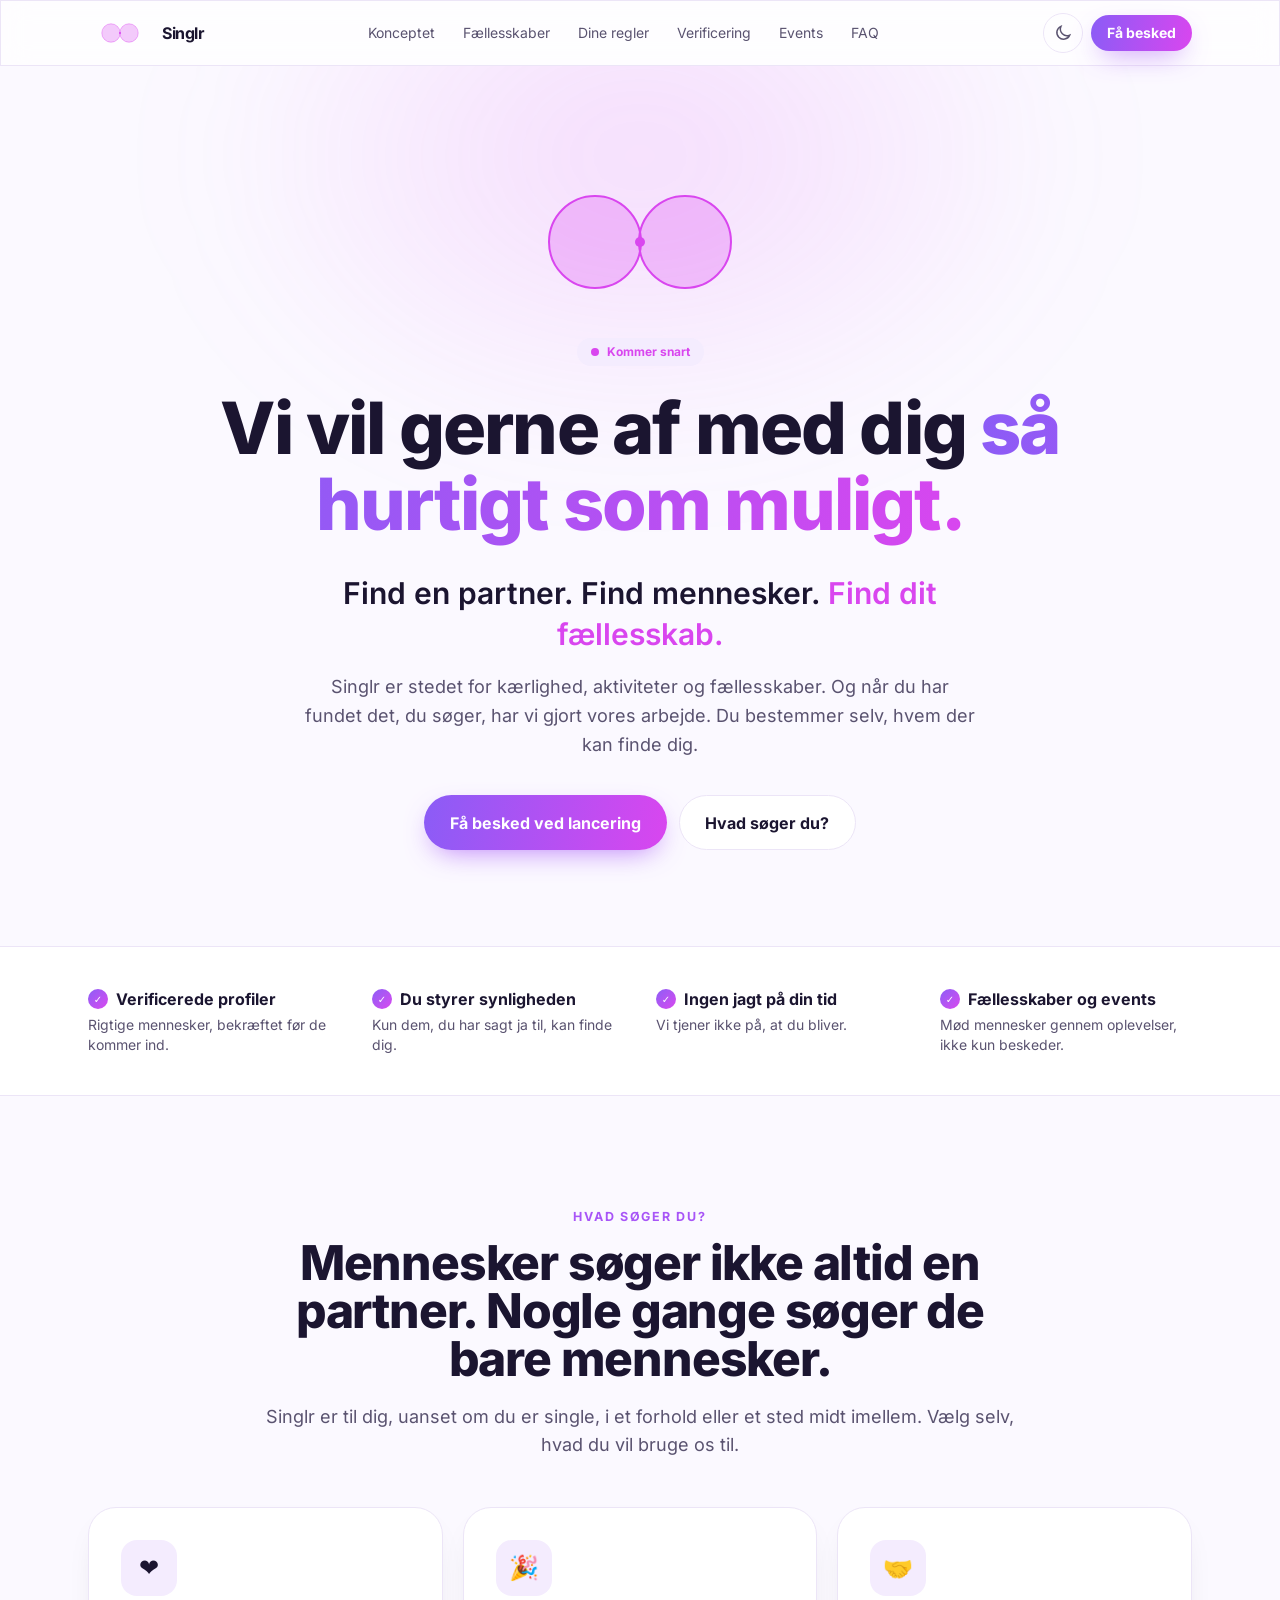
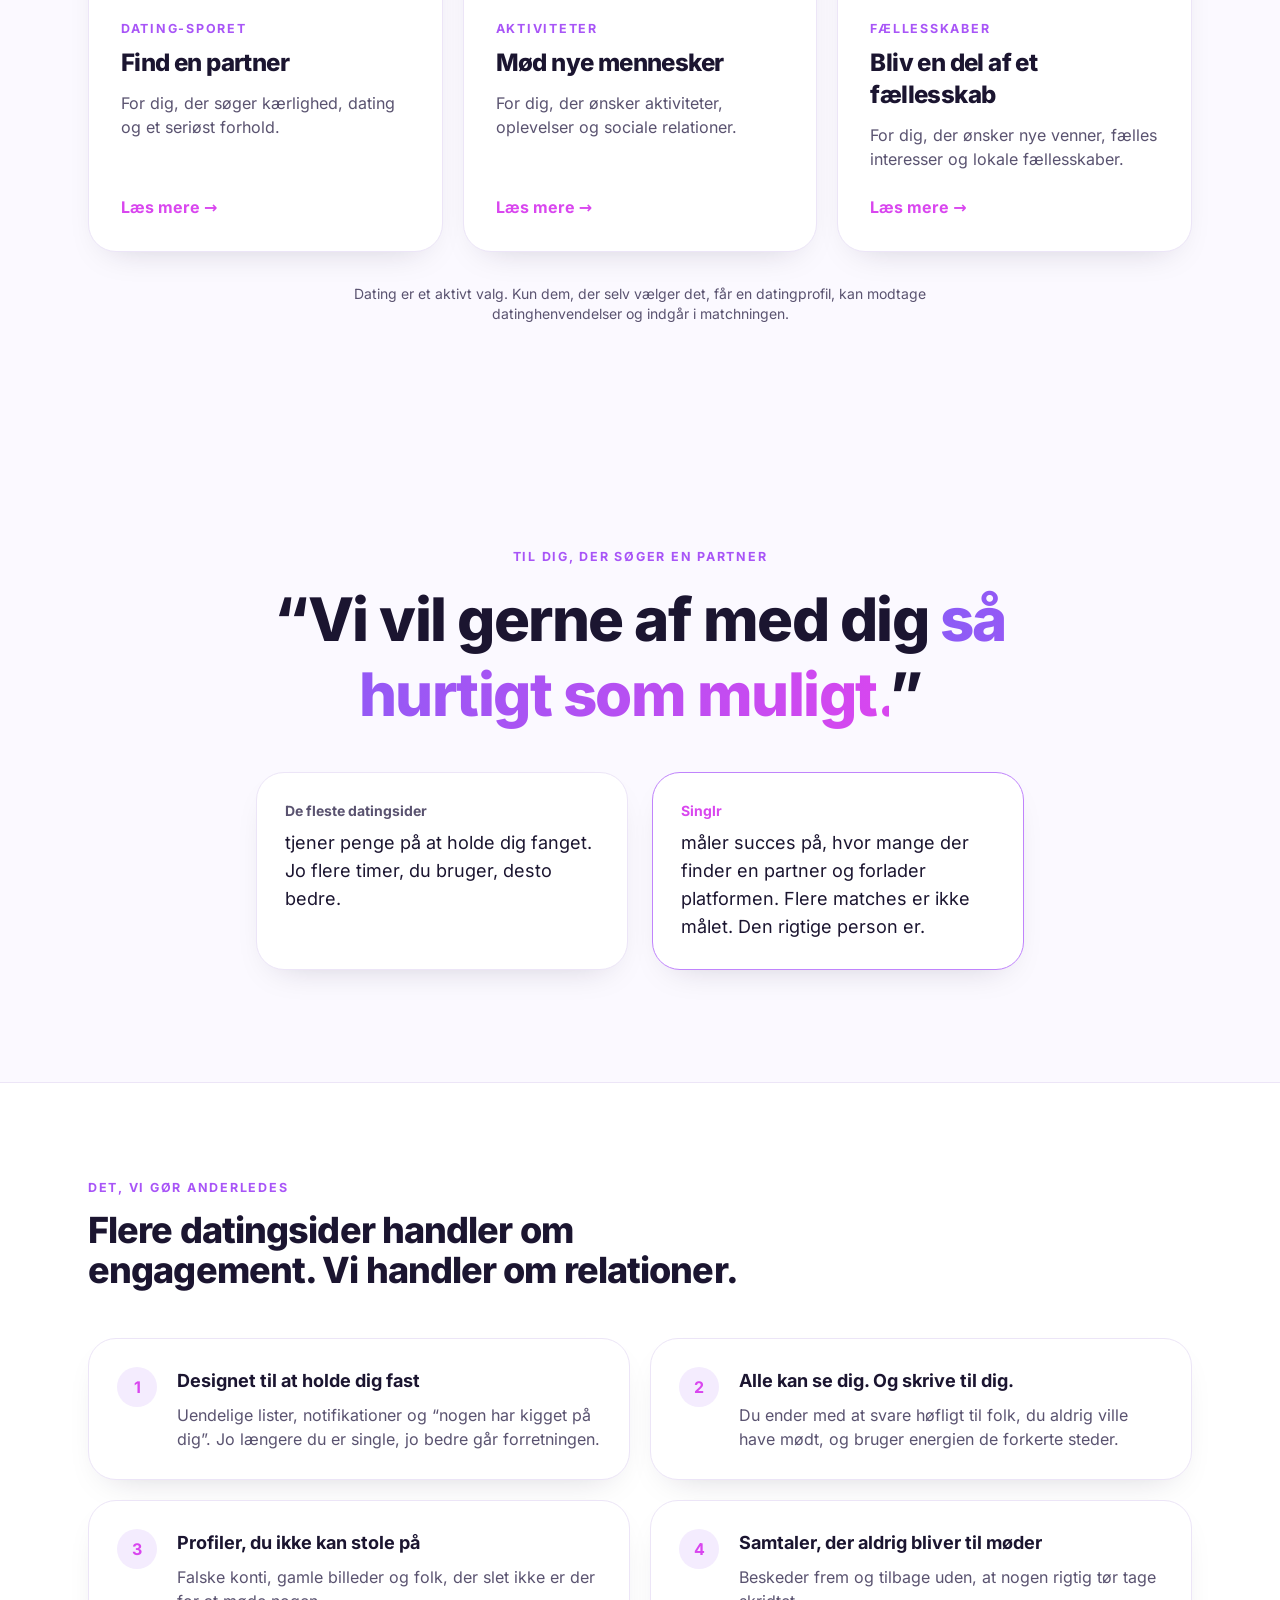
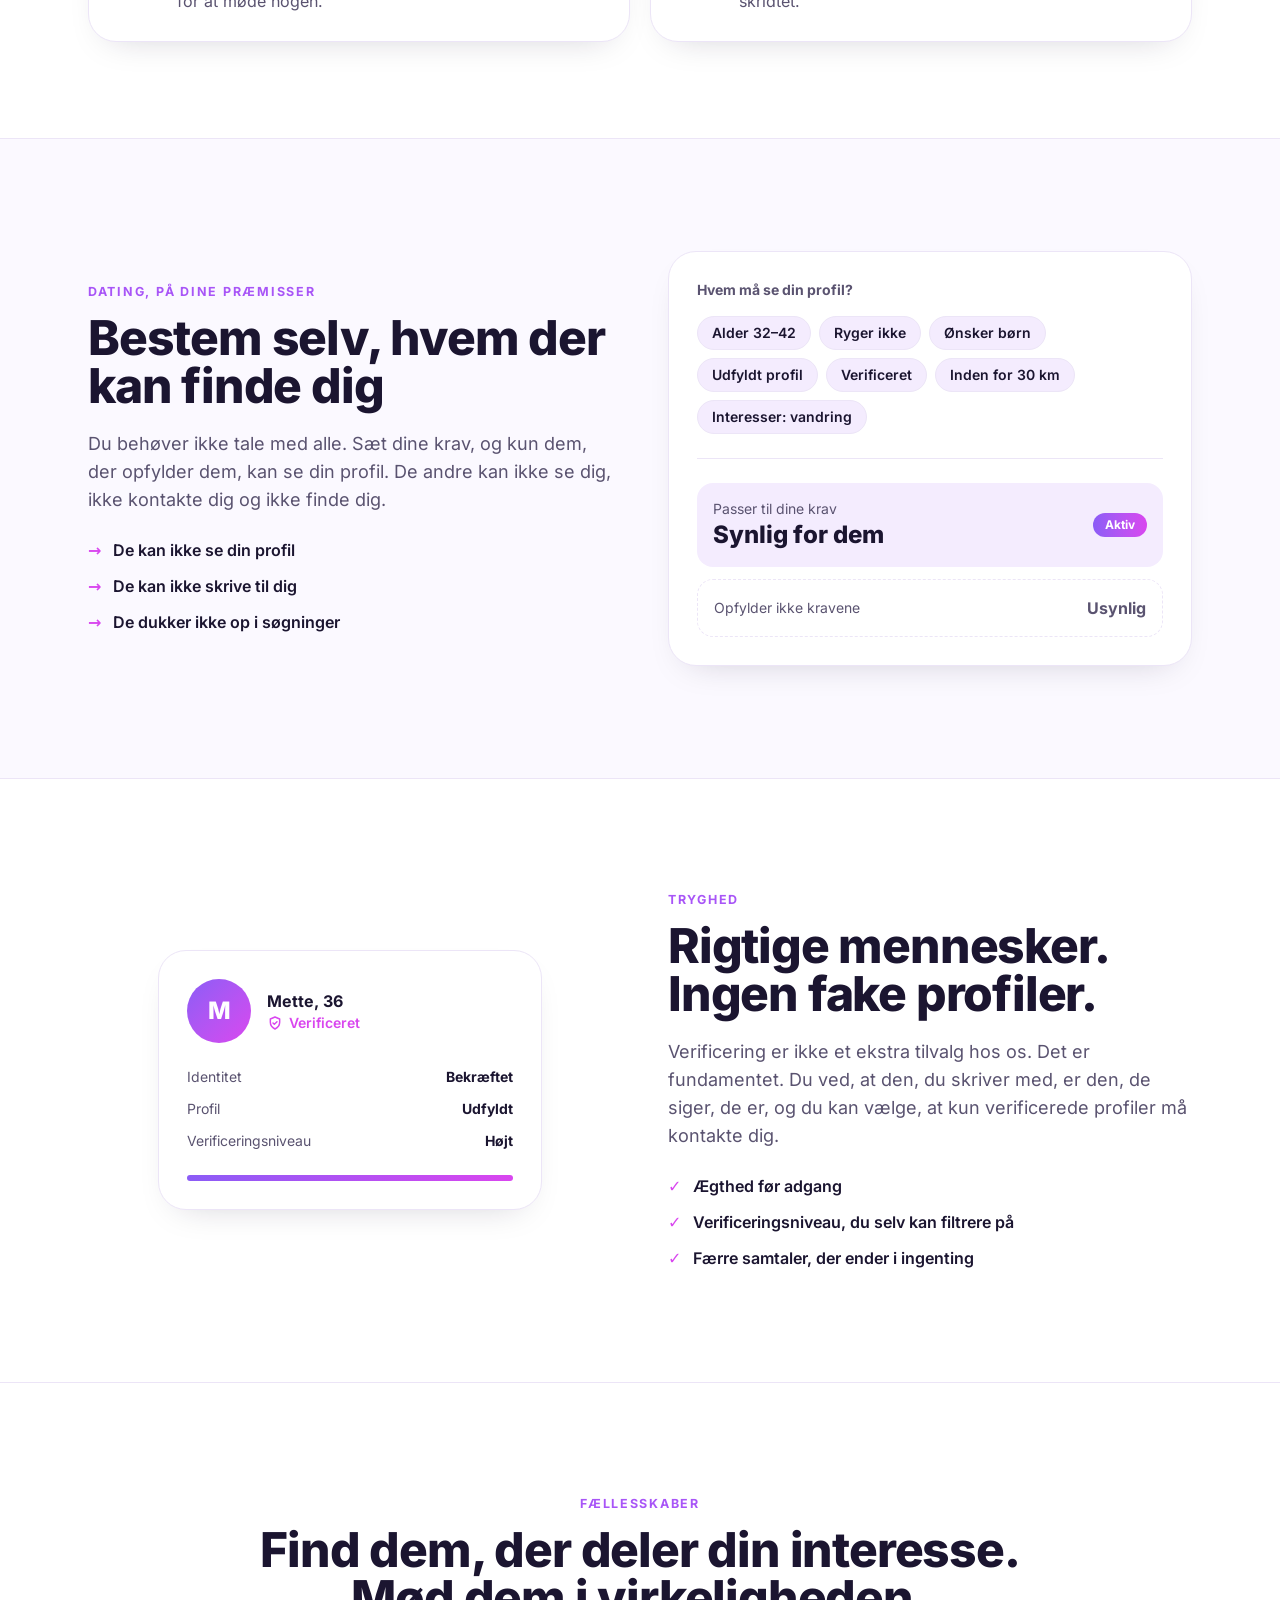
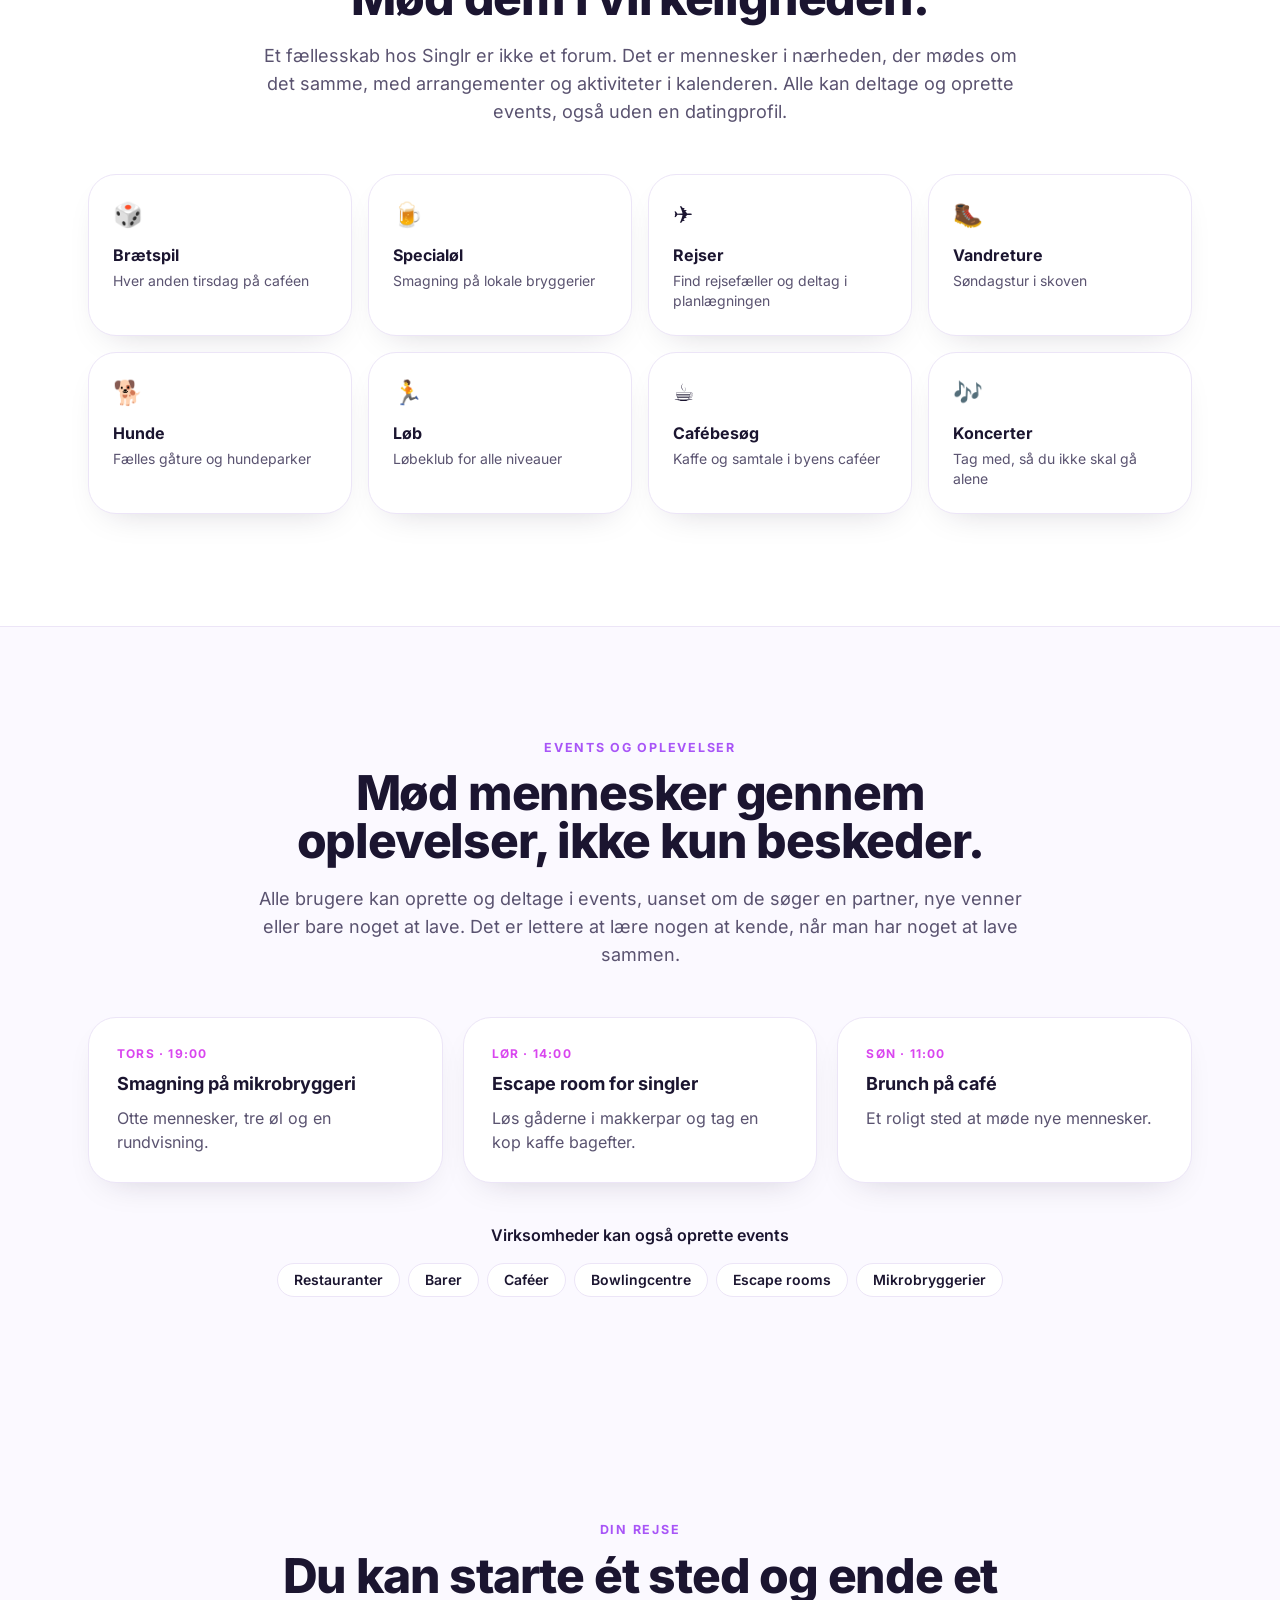
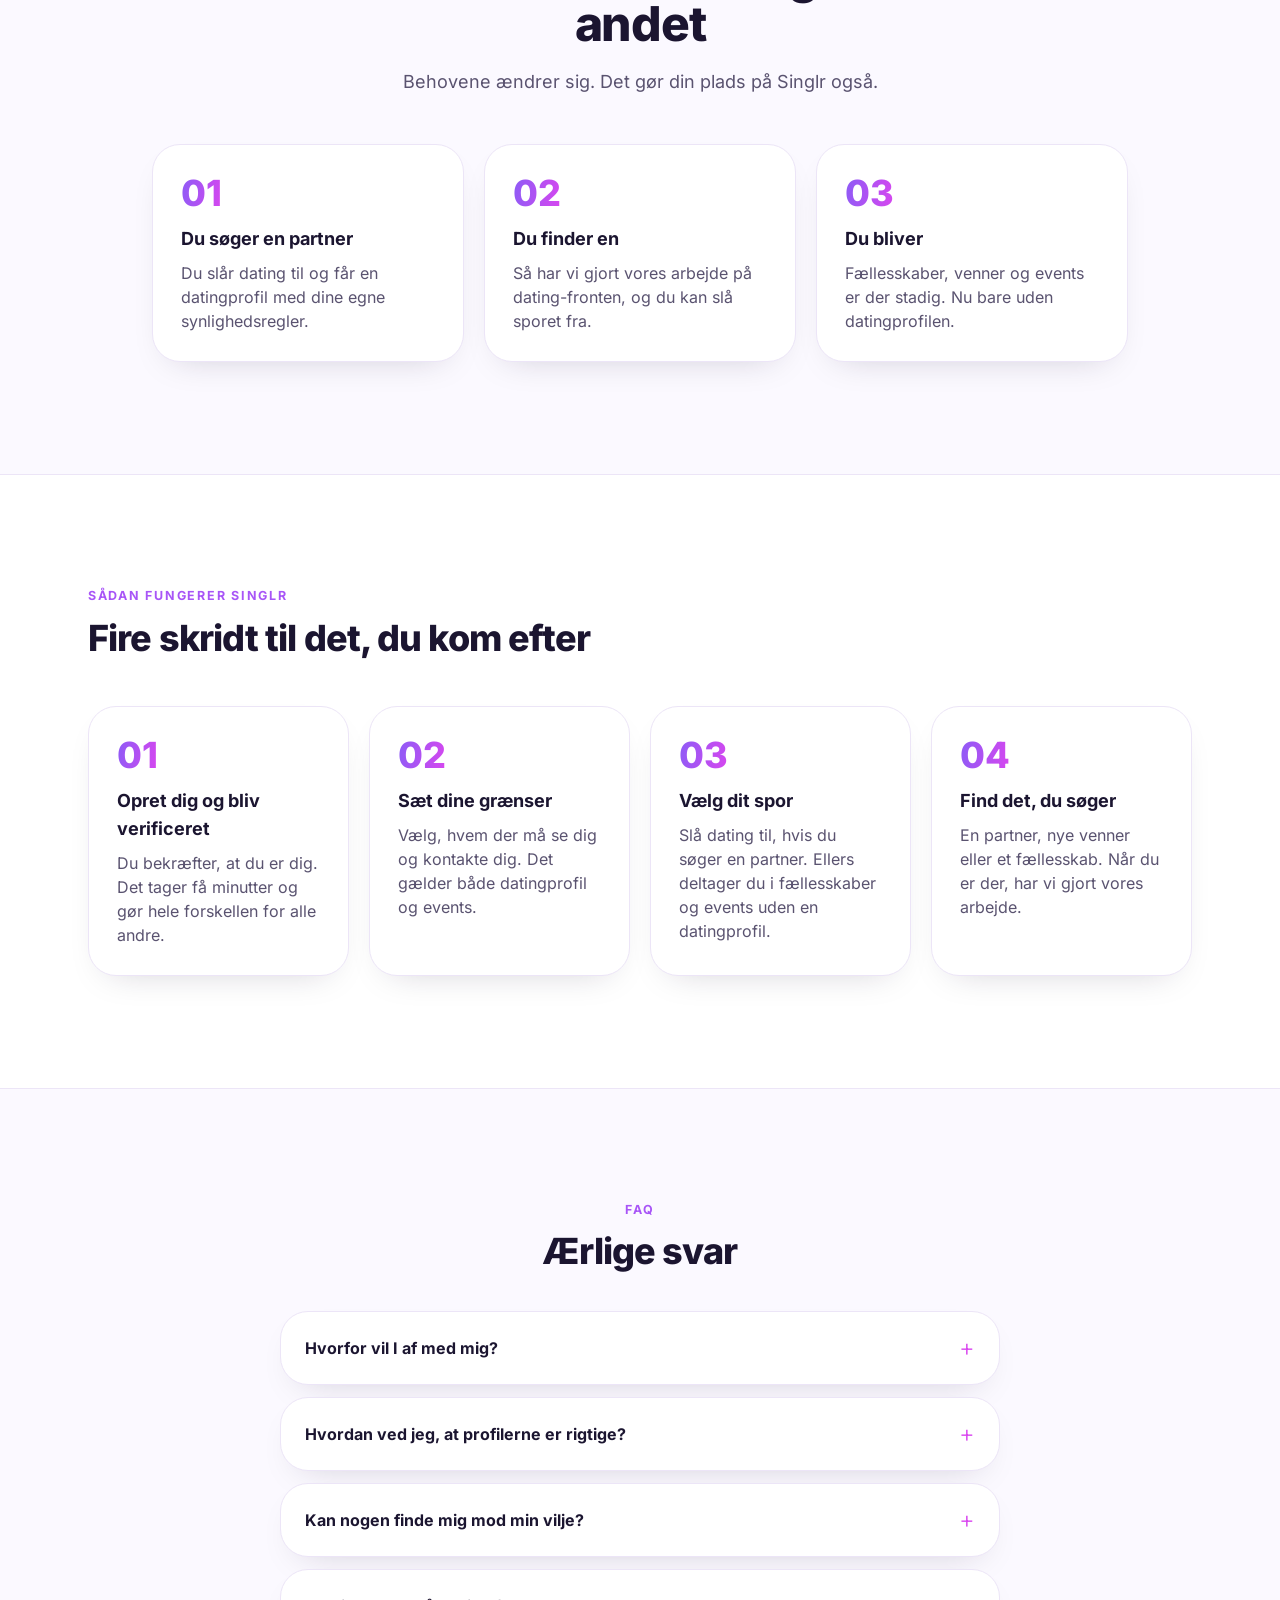
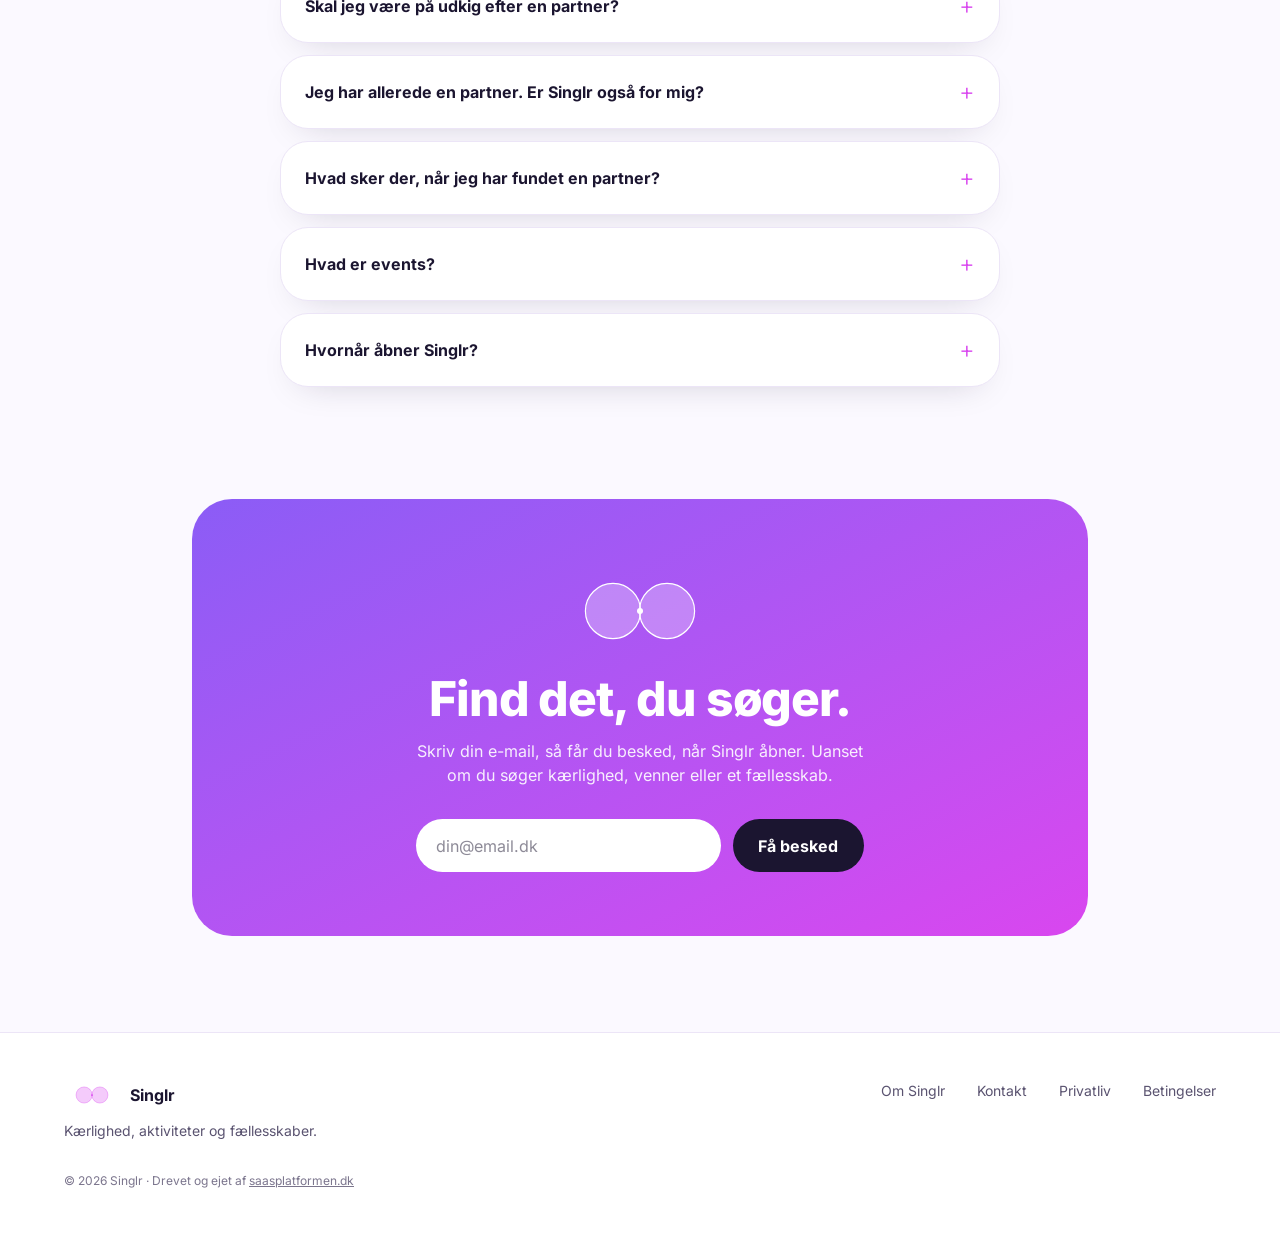
==== commit 6386b528: "Deploy 2026-11-15T21:39Z Co-authored-by: Copilot <223556219+Copilot@users.noreply.github.com>" ====
--- a/index.html
+++ b/index.html
@@ -1,5 +1,5 @@
-<!DOCTYPE html><html lang="da"><head><meta charset="utf-8"><meta name="viewport" content="width=device-width, initial-scale=1"><title>Singlr – Vi vil gerne af med dig så hurtigt som muligt</title><meta name="description" content="Singlr er den seriøse danske datingside, der måler succes på, hvor mange der finder en partner og forlader os. Du bestemmer, hvem der kan finde dig. Kommer snart."><meta name="color-scheme" content="light dark"><link rel="canonical" href="https://www.singlr.dk/"><link rel="icon" type="image/svg+xml" href="/favicon.svg"><meta property="og:type" content="website"><meta property="og:locale" content="da_DK"><meta property="og:site_name" content="Singlr"><meta property="og:title" content="Singlr – Vi vil gerne af med dig så hurtigt som muligt"><meta property="og:description" content="Singlr er den seriøse danske datingside, der måler succes på, hvor mange der finder en partner og forlader os. Du bestemmer, hvem der kan finde dig. Kommer snart."><meta property="og:url" content="https://www.singlr.dk/"><meta name="twitter:card" content="summary"><script type="application/ld+json">{"@context":"https://schema.org","@type":"Organization","name":"Singlr","url":"https://www.singlr.dk","parentOrganization":{"@type":"Organization","name":"SaaSPlatformen","url":"https://www.saasplatformen.dk"}}</script><script>
+<!DOCTYPE html><html lang="da"><head><meta charset="utf-8"><meta name="viewport" content="width=device-width, initial-scale=1"><title>Singlr – Vi vil gerne af med dig så hurtigt som muligt</title><meta name="description" content="Singlr samler kærlighed, aktiviteter og fællesskaber. Find en partner, mød nye mennesker eller bliv en del af et fællesskab, og bestem selv, hvem der kan finde dig. Kommer snart."><meta name="color-scheme" content="light dark"><link rel="canonical" href="https://www.singlr.dk/"><link rel="icon" type="image/svg+xml" href="/favicon.svg"><meta property="og:type" content="website"><meta property="og:locale" content="da_DK"><meta property="og:site_name" content="Singlr"><meta property="og:title" content="Singlr – Vi vil gerne af med dig så hurtigt som muligt"><meta property="og:description" content="Singlr samler kærlighed, aktiviteter og fællesskaber. Find en partner, mød nye mennesker eller bliv en del af et fællesskab, og bestem selv, hvem der kan finde dig. Kommer snart."><meta property="og:url" content="https://www.singlr.dk/"><meta name="twitter:card" content="summary"><script type="application/ld+json">{"@context":"https://schema.org","@type":"Organization","name":"Singlr","url":"https://www.singlr.dk","parentOrganization":{"@type":"Organization","name":"SaaSPlatformen","url":"https://www.saasplatformen.dk"}}</script><script>
     document.documentElement.classList.add('js');
     var t = localStorage.getItem('singlr-theme') || (matchMedia('(prefers-color-scheme: dark)').matches ? 'dark' : 'light');
     document.documentElement.dataset.theme = t;
-  </script><link rel="stylesheet" href="/_astro/Base.C1KMw2pX.css"></head><body><a href="#main" class="sr-only focus:not-sr-only focus:fixed focus:left-4 focus:top-4 focus:z-50 focus:rounded-lg focus:bg-surface focus:px-4 focus:py-2">Spring til indhold</a><header class="sticky top-0 z-40 glass"><div class="mx-auto flex max-w-6xl items-center justify-between gap-2 px-4 py-3 sm:px-6"><a href="/" class="flex items-center gap-2.5 font-bold tracking-tight"><svg class="vis text-fuchsia h-6 w-12 sm:h-8 sm:w-16" viewBox="0 0 320 160" fill="none" aria-hidden="true" focusable="false"><g><circle class="c1" cx="115" cy="80" r="46" fill="currentColor" fill-opacity="0.28"></circle><circle class="c2" cx="205" cy="80" r="46" fill="currentColor" fill-opacity="0.28"></circle><circle class="c1" cx="115" cy="80" r="46" stroke="currentColor" stroke-width="2"></circle><circle class="c2" cx="205" cy="80" r="46" stroke="currentColor" stroke-width="2"></circle><circle cx="160" cy="80" r="5" fill="currentColor"></circle></g></svg><span>Singlr</span></a><nav class="hidden items-center gap-7 text-sm text-body md:flex" aria-label="Hovedmenu"><a href="#koncept" class="hover:text-ink">Konceptet</a><a href="#filtre" class="hover:text-ink">Dine regler</a><a href="#verificering" class="hover:text-ink">Verificering</a><a href="#events" class="hover:text-ink">Events</a><a href="#faq" class="hover:text-ink">FAQ</a></nav><div class="flex items-center gap-2"><button type="button" data-theme-toggle class="grid h-10 w-10 place-items-center rounded-full border border-line text-body transition hover:border-fuchsia hover:text-ink" aria-label="Skift mellem lyst og mørkt tema"><svg viewBox="0 0 24 24" class="h-5 w-5" fill="none" stroke="currentColor" stroke-width="1.8" stroke-linecap="round" aria-hidden="true"><path d="M20 14.5A8 8 0 0 1 9.5 4 8 8 0 1 0 20 14.5z"></path></svg></button><a href="#venteliste" class="btn btn-primary !px-4 !py-2 text-sm whitespace-nowrap">Få besked</a></div></div></header><main id="main"><!-- HERO --><section class="relative overflow-hidden"><div class="pointer-events-none absolute left-1/2 top-[-220px] h-[620px] w-[900px] -translate-x-1/2 rounded-full blur-3xl" style="background:radial-gradient(closest-side,var(--glow),transparent)"></div><div data-stagger class="relative mx-auto max-w-4xl px-6 pb-24 pt-16 text-center md:pt-24"><svg class="vis text-fuchsia reveal mx-auto h-32 w-64 sm:h-40 sm:w-80" viewBox="0 0 320 160" fill="none" aria-hidden="true" focusable="false"><g><circle class="c1" cx="115" cy="80" r="46" fill="currentColor" fill-opacity="0.28"></circle><circle class="c2" cx="205" cy="80" r="46" fill="currentColor" fill-opacity="0.28"></circle><circle class="c1" cx="115" cy="80" r="46" stroke="currentColor" stroke-width="2"></circle><circle class="c2" cx="205" cy="80" r="46" stroke="currentColor" stroke-width="2"></circle><circle cx="160" cy="80" r="5" fill="currentColor"></circle></g></svg><span class="reveal mt-4 inline-flex items-center gap-2 rounded-full bg-tint px-3.5 py-1.5 text-xs font-bold text-fuchsia"><span class="h-2 w-2 rounded-full bg-fuchsia"></span>Kommer snart</span><h1 class="reveal mt-6 text-5xl font-extrabold leading-[1.05] tracking-tight sm:text-6xl lg:text-7xl">Vi vil gerne af med dig <span class="grad">så hurtigt som muligt.</span></h1><p class="reveal mx-auto mt-6 max-w-2xl text-lg leading-relaxed text-body">Singlr er den seriøse danske datingside, der hjælper dig med at finde en partner og derefter lade dig gå. Du bestemmer selv, hvem der kan finde dig.</p><div class="reveal mt-9 flex flex-wrap justify-center gap-3"><a href="#venteliste" class="btn btn-primary">Få besked ved lancering</a><a href="#koncept" class="btn btn-ghost">Hør hvorfor</a></div></div></section><!-- TRUST --><section aria-label="Kort fortalt" class="border-y border-line bg-surface"><div data-stagger class="mx-auto grid max-w-6xl gap-8 px-6 py-10 sm:grid-cols-2 lg:grid-cols-4"><div class="reveal"><p class="flex items-center gap-2 font-bold"><span class="grid h-5 w-5 place-items-center rounded-full bg-gradient-to-br from-violet to-fuchsia text-[10px] text-white">✓</span>Verificerede profiler</p><p class="mt-1 text-sm text-body">Rigtige mennesker, bekræftet før de kommer ind.</p></div><div class="reveal"><p class="flex items-center gap-2 font-bold"><span class="grid h-5 w-5 place-items-center rounded-full bg-gradient-to-br from-violet to-fuchsia text-[10px] text-white">✓</span>Du styrer synligheden</p><p class="mt-1 text-sm text-body">Kun dem, du har sagt ja til, kan finde dig.</p></div><div class="reveal"><p class="flex items-center gap-2 font-bold"><span class="grid h-5 w-5 place-items-center rounded-full bg-gradient-to-br from-violet to-fuchsia text-[10px] text-white">✓</span>Ingen jagt på din tid</p><p class="mt-1 text-sm text-body">Vi tjener ikke på, at du bliver.</p></div><div class="reveal"><p class="flex items-center gap-2 font-bold"><span class="grid h-5 w-5 place-items-center rounded-full bg-gradient-to-br from-violet to-fuchsia text-[10px] text-white">✓</span>Møder i virkeligheden</p><p class="mt-1 text-sm text-body">Events, hvor man mødes ansigt til ansigt.</p></div></div></section><!-- SLOGAN --><section id="koncept" class="mx-auto max-w-4xl px-6 py-28 text-center"><p class="eyebrow reveal">Konceptet</p><h2 class="reveal mt-4 text-4xl font-extrabold leading-tight tracking-tight sm:text-5xl lg:text-6xl" style="--d:60ms">“Vi vil gerne af med dig <span class="grad">så hurtigt som muligt.</span>”</h2><div data-stagger class="mx-auto mt-10 grid max-w-3xl gap-6 text-left sm:grid-cols-2"><div class="card reveal p-7"><p class="text-sm font-bold text-body">De fleste datingsider</p><p class="mt-2 text-lg">tjener penge på at holde dig fanget. Jo flere timer, du bruger, desto bedre.</p></div><div class="card reveal p-7" style="border-color:#c084fc"><p class="text-sm font-bold text-fuchsia">Singlr</p><p class="mt-2 text-lg">måler succes på, hvor mange der finder en partner og forlader platformen. Flere matches er ikke målet. Den rigtige person er.</p></div></div></section><!-- PROBLEMER --><section class="border-y border-line bg-surface py-24"><div class="mx-auto max-w-6xl px-6"><p class="eyebrow reveal">Det, vi gør anderledes</p><h2 class="reveal mt-3 max-w-2xl text-4xl font-extrabold tracking-tight">Flere datingsider handler om engagement. Vi handler om relationer.</h2><div data-stagger class="mt-12 grid gap-5 sm:grid-cols-2"><article class="card reveal flex gap-5 p-7"><span class="grid h-10 w-10 shrink-0 place-items-center rounded-full bg-tint font-bold text-fuchsia">1</span><div><h3 class="text-lg font-bold">Designet til at holde dig fast</h3><p class="mt-2 text-body">Uendelige lister, notifikationer og “nogen har kigget på dig”. Jo længere du er single, jo bedre går forretningen.</p></div></article><article class="card reveal flex gap-5 p-7"><span class="grid h-10 w-10 shrink-0 place-items-center rounded-full bg-tint font-bold text-fuchsia">2</span><div><h3 class="text-lg font-bold">Alle kan se dig. Og skrive til dig.</h3><p class="mt-2 text-body">Du ender med at svare høfligt til folk, du aldrig ville have mødt, og bruger energien de forkerte steder.</p></div></article><article class="card reveal flex gap-5 p-7"><span class="grid h-10 w-10 shrink-0 place-items-center rounded-full bg-tint font-bold text-fuchsia">3</span><div><h3 class="text-lg font-bold">Profiler, du ikke kan stole på</h3><p class="mt-2 text-body">Falske konti, gamle billeder og folk, der slet ikke er der for at møde nogen.</p></div></article><article class="card reveal flex gap-5 p-7"><span class="grid h-10 w-10 shrink-0 place-items-center rounded-full bg-tint font-bold text-fuchsia">4</span><div><h3 class="text-lg font-bold">Samtaler, der aldrig bliver til møder</h3><p class="mt-2 text-body">Beskeder frem og tilbage uden, at nogen rigtig tør tage skridtet.</p></div></article></div></div></section><!-- FILTRE --><section id="filtre" class="mx-auto max-w-6xl px-6 py-28"><div data-stagger class="grid items-center gap-14 lg:grid-cols-2"><div><p class="eyebrow reveal">Den største forskel</p><h2 class="reveal mt-3 text-4xl font-extrabold tracking-tight sm:text-5xl">Bestem selv, hvem der kan finde dig</h2><p class="reveal mt-5 text-lg text-body">Du behøver ikke tale med alle. Sæt dine krav, og kun dem, der opfylder dem, kan se din profil. De andre kan ikke se dig, ikke kontakte dig og ikke finde dig.</p><ul class="mt-6 space-y-3 font-semibold"><li class="reveal flex gap-3"><span class="text-fuchsia">→</span>De kan ikke se din profil</li><li class="reveal flex gap-3"><span class="text-fuchsia">→</span>De kan ikke skrive til dig</li><li class="reveal flex gap-3"><span class="text-fuchsia">→</span>De dukker ikke op i søgninger</li></ul></div><div class="reveal card relative p-7" aria-hidden="true"><p class="text-sm font-bold text-body">Hvem må se din profil?</p><div class="mt-4 flex flex-wrap gap-2"><span class="rounded-full border border-line bg-tint px-3.5 py-1.5 text-sm font-semibold transition hover:border-fuchsia">Alder 32–42</span><span class="rounded-full border border-line bg-tint px-3.5 py-1.5 text-sm font-semibold transition hover:border-fuchsia">Ryger ikke</span><span class="rounded-full border border-line bg-tint px-3.5 py-1.5 text-sm font-semibold transition hover:border-fuchsia">Ønsker børn</span><span class="rounded-full border border-line bg-tint px-3.5 py-1.5 text-sm font-semibold transition hover:border-fuchsia">Udfyldt profil</span><span class="rounded-full border border-line bg-tint px-3.5 py-1.5 text-sm font-semibold transition hover:border-fuchsia">Verificeret</span><span class="rounded-full border border-line bg-tint px-3.5 py-1.5 text-sm font-semibold transition hover:border-fuchsia">Inden for 30 km</span><span class="rounded-full border border-line bg-tint px-3.5 py-1.5 text-sm font-semibold transition hover:border-fuchsia">Interesser: vandring</span></div><div class="mt-6 h-px bg-line"></div><div class="mt-6 flex items-center justify-between rounded-2xl bg-tint p-4"><div><p class="text-sm text-body">Passer til dine krav</p><p class="text-2xl font-extrabold">Synlig for dem</p></div><span class="rounded-full bg-gradient-to-r from-violet to-fuchsia px-3 py-1 text-xs font-bold text-white">Aktiv</span></div><div class="mt-3 flex items-center justify-between rounded-2xl border border-dashed border-line p-4 text-body"><p class="text-sm">Opfylder ikke kravene</p><p class="font-bold">Usynlig</p></div></div></div></section><!-- VERIFICERING --><section id="verificering" class="border-y border-line bg-surface py-28"><div data-stagger class="mx-auto grid max-w-6xl items-center gap-14 px-6 lg:grid-cols-2"><div class="reveal order-2 mx-auto w-full max-w-sm lg:order-1" aria-hidden="true"><div class="card p-7"><div class="flex items-center gap-4"><div class="grid h-16 w-16 place-items-center rounded-full bg-gradient-to-br from-violet to-fuchsia text-2xl font-extrabold text-white">M</div><div><p class="font-bold">Mette, 36</p><p class="flex items-center gap-1.5 text-sm font-semibold text-fuchsia"><svg viewBox="0 0 24 24" class="h-4 w-4" fill="none" stroke="currentColor" stroke-width="2.2" stroke-linecap="round" stroke-linejoin="round"><path d="M12 3l7 3v5c0 5-3 8-7 10-4-2-7-5-7-10V6z"></path><path d="M9 12l2 2 4-4"></path></svg>Verificeret</p></div></div><div class="mt-6 space-y-3 text-sm"><div class="flex justify-between"><span class="text-body">Identitet</span><b>Bekræftet</b></div><div class="flex justify-between"><span class="text-body">Profil</span><b>Udfyldt</b></div><div class="flex justify-between"><span class="text-body">Verificeringsniveau</span><b>Højt</b></div></div><div class="bar mt-6 h-1.5 rounded-full"></div></div></div><div class="order-1 lg:order-2"><p class="eyebrow reveal">Tryghed</p><h2 class="reveal mt-3 text-4xl font-extrabold tracking-tight sm:text-5xl">Rigtige mennesker. Ingen fake profiler.</h2><p class="reveal mt-5 text-lg text-body">Verificering er ikke et ekstra tilvalg hos os. Det er fundamentet. Du ved, at den, du skriver med, er den, de siger, de er, og du kan vælge, at kun verificerede profiler må kontakte dig.</p><ul class="mt-6 space-y-3 font-semibold"><li class="reveal flex gap-3"><span class="text-fuchsia">✓</span>Ægthed før adgang</li><li class="reveal flex gap-3"><span class="text-fuchsia">✓</span>Verificeringsniveau, du selv kan filtrere på</li><li class="reveal flex gap-3"><span class="text-fuchsia">✓</span>Færre samtaler, der ender i ingenting</li></ul></div></div></section><!-- EVENTS --><section id="events" class="mx-auto max-w-6xl px-6 py-28"><div class="mx-auto max-w-3xl text-center"><p class="eyebrow reveal">Events og oplevelser</p><h2 class="reveal mt-3 text-4xl font-extrabold tracking-tight sm:text-5xl">Mød mennesker gennem oplevelser, ikke kun beskeder.</h2><p class="reveal mt-5 text-lg text-body">Brugere kan oprette og deltage i events. Det er lettere at lære nogen at kende, når man har noget at lave sammen.</p></div><div data-stagger class="mt-12 grid gap-5 lg:grid-cols-3"><article class="card reveal p-7"><p class="text-xs font-bold uppercase tracking-widest text-fuchsia">Tors · 19:00</p><h3 class="mt-2 text-lg font-bold">Smagning på mikrobryggeri</h3><p class="mt-2 text-body">Otte mennesker, tre øl og en rundvisning.</p></article><article class="card reveal p-7"><p class="text-xs font-bold uppercase tracking-widest text-fuchsia">Lør · 14:00</p><h3 class="mt-2 text-lg font-bold">Escape room for singler</h3><p class="mt-2 text-body">Løs gåderne i makkerpar og tag en kop kaffe bagefter.</p></article><article class="card reveal p-7"><p class="text-xs font-bold uppercase tracking-widest text-fuchsia">Søn · 11:00</p><h3 class="mt-2 text-lg font-bold">Brunch på café</h3><p class="mt-2 text-body">Et roligt sted at møde nye mennesker.</p></article></div><div class="reveal mt-10 text-center"><p class="font-semibold">Virksomheder kan også oprette events</p><div class="mt-4 flex flex-wrap justify-center gap-2"><span class="rounded-full border border-line bg-surface px-4 py-1.5 text-sm font-semibold">Restauranter</span><span class="rounded-full border border-line bg-surface px-4 py-1.5 text-sm font-semibold">Barer</span><span class="rounded-full border border-line bg-surface px-4 py-1.5 text-sm font-semibold">Caféer</span><span class="rounded-full border border-line bg-surface px-4 py-1.5 text-sm font-semibold">Bowlingcentre</span><span class="rounded-full border border-line bg-surface px-4 py-1.5 text-sm font-semibold">Escape rooms</span><span class="rounded-full border border-line bg-surface px-4 py-1.5 text-sm font-semibold">Mikrobryggerier</span></div><p class="mx-auto mt-8 max-w-xl text-sm text-body">På sigt vil Singlr også rumme fællesskaber omkring interesser og aktiviteter. Men dating er og bliver kernen.</p></div></section><!-- SÅDAN FUNGERER --><section class="border-y border-line bg-surface py-28"><div class="mx-auto max-w-6xl px-6"><p class="eyebrow reveal">Sådan fungerer Singlr</p><h2 class="reveal mt-3 max-w-2xl text-4xl font-extrabold tracking-tight">Fire skridt fra single til færdig med os</h2><ol data-stagger class="mt-12 grid gap-5 sm:grid-cols-2 lg:grid-cols-4"><li class="card reveal p-7"><span class="grad text-4xl font-extrabold">01</span><h3 class="mt-3 text-lg font-bold">Opret og bliv verificeret</h3><p class="mt-2 text-body">Du bekræfter, at du er dig. Det tager få minutter og gør hele forskellen for alle andre.</p></li><li class="card reveal p-7"><span class="grad text-4xl font-extrabold">02</span><h3 class="mt-3 text-lg font-bold">Sæt dine grænser</h3><p class="mt-2 text-body">Vælg, hvem der må se dig og kontakte dig. Resten forsvinder fra dit billede.</p></li><li class="card reveal p-7"><span class="grad text-4xl font-extrabold">03</span><h3 class="mt-3 text-lg font-bold">Mød dem, der passer</h3><p class="mt-2 text-body">Skriv med dem, der opfylder dine krav, eller tag med på et event og mød dem ansigt til ansigt.</p></li><li class="card reveal p-7"><span class="grad text-4xl font-extrabold">04</span><h3 class="mt-3 text-lg font-bold">Forlad os sammen</h3><p class="mt-2 text-body">Når du har fundet nogen, er vi glade for at sige farvel. Det er hele pointen.</p></li></ol></div></section><!-- FAQ --><section id="faq" class="mx-auto max-w-3xl px-6 py-28"><p class="eyebrow reveal text-center">FAQ</p><h2 class="reveal mt-3 text-center text-4xl font-extrabold tracking-tight">Ærlige svar</h2><div class="mt-10 space-y-3"><details class="card reveal group px-6 py-5"><summary class="flex items-center justify-between gap-4 font-bold">Hvorfor vil I af med mig?<span class="chev text-2xl font-light text-fuchsia transition-transform" aria-hidden="true">+</span></summary><p class="mt-3 text-body">Fordi vi måler os på, hvor mange der finder en partner og forlader Singlr. Vi har ingen interesse i, at du bliver hængende.</p></details><details class="card reveal group px-6 py-5"><summary class="flex items-center justify-between gap-4 font-bold">Hvordan ved jeg, at profilerne er rigtige?<span class="chev text-2xl font-light text-fuchsia transition-transform" aria-hidden="true">+</span></summary><p class="mt-3 text-body">Alle profiler skal verificeres, før de bliver synlige. Du kan selv vælge, at kun verificerede kan se og kontakte dig.</p></details><details class="card reveal group px-6 py-5"><summary class="flex items-center justify-between gap-4 font-bold">Kan nogen finde mig mod min vilje?<span class="chev text-2xl font-light text-fuchsia transition-transform" aria-hidden="true">+</span></summary><p class="mt-3 text-body">Nej. Opfylder en bruger ikke dine krav, kan vedkommende hverken se din profil, kontakte dig eller finde dig.</p></details><details class="card reveal group px-6 py-5"><summary class="flex items-center justify-between gap-4 font-bold">Hvad er events?<span class="chev text-2xl font-light text-fuchsia transition-transform" aria-hidden="true">+</span></summary><p class="mt-3 text-body">Både brugere og lokale steder kan oprette events, fx en aften på et mikrobryggeri eller en escape room. Du møder andre gennem oplevelser, ikke kun beskeder.</p></details><details class="card reveal group px-6 py-5"><summary class="flex items-center justify-between gap-4 font-bold">Hvornår åbner Singlr?<span class="chev text-2xl font-light text-fuchsia transition-transform" aria-hidden="true">+</span></summary><p class="mt-3 text-body">Vi er ikke live endnu. Skriv dig op, så får du besked, når vi åbner.</p></details></div></section><!-- CTA --><section id="venteliste" class="px-6 pb-24"><div class="relative mx-auto max-w-4xl overflow-hidden rounded-[2.5rem] bg-gradient-to-br from-violet to-fuchsia p-10 text-center text-white sm:p-16"><svg class="vis text-fuchsia reveal mx-auto h-24 w-48 !text-white" viewBox="0 0 320 160" fill="none" aria-hidden="true" focusable="false"><g><circle class="c1" cx="115" cy="80" r="46" fill="currentColor" fill-opacity="0.28"></circle><circle class="c2" cx="205" cy="80" r="46" fill="currentColor" fill-opacity="0.28"></circle><circle class="c1" cx="115" cy="80" r="46" stroke="currentColor" stroke-width="2"></circle><circle class="c2" cx="205" cy="80" r="46" stroke="currentColor" stroke-width="2"></circle><circle cx="160" cy="80" r="5" fill="currentColor"></circle></g></svg><h2 class="reveal mt-4 text-4xl font-extrabold tracking-tight sm:text-5xl">Den rigtige person er målet.</h2><p class="reveal mx-auto mt-4 max-w-md text-white/90">Skriv din e-mail, så får du besked, når Singlr åbner. Vi glæder os til at miste dig.</p><form data-notify class="reveal mx-auto mt-8 flex max-w-md flex-col gap-3 sm:flex-row"><label class="sr-only" for="email">E-mail</label><input id="email" type="email" required placeholder="din@email.dk" autocomplete="email" class="min-w-0 flex-1 rounded-full bg-white px-5 py-3.5 text-[#1b1530] outline-none transition focus:ring-4 focus:ring-white/40"><button type="submit" class="btn !bg-[#1b1530] text-white hover:!bg-black">Få besked</button></form><p id="notify-ok" hidden class="mt-6 font-semibold">Tak! Vi skriver til dig, når vi er klar.</p></div></section></main><footer class="border-t border-line bg-surface px-6 py-12"><div class="mx-auto flex max-w-6xl flex-col justify-between gap-8 md:flex-row"><div><div class="flex items-center gap-2.5 font-bold"><svg class="vis text-fuchsia h-7 w-14" viewBox="0 0 320 160" fill="none" aria-hidden="true" focusable="false"><g><circle class="c1" cx="115" cy="80" r="46" fill="currentColor" fill-opacity="0.28"></circle><circle class="c2" cx="205" cy="80" r="46" fill="currentColor" fill-opacity="0.28"></circle><circle class="c1" cx="115" cy="80" r="46" stroke="currentColor" stroke-width="2"></circle><circle class="c2" cx="205" cy="80" r="46" stroke="currentColor" stroke-width="2"></circle><circle cx="160" cy="80" r="5" fill="currentColor"></circle></g></svg>Singlr</div><p class="mt-3 text-sm text-body">Vi vil gerne af med dig så hurtigt som muligt.</p></div><nav class="flex flex-wrap gap-x-8 gap-y-3 text-sm text-body" aria-label="Footer"><a href="#koncept" class="hover:text-ink">Om Singlr</a><a href="mailto:kontakt@saasplatformen.dk" class="hover:text-ink">Kontakt</a><a href="/privatliv/" class="hover:text-ink">Privatliv</a><a href="/betingelser/" class="hover:text-ink">Betingelser</a></nav></div><p class="mx-auto mt-8 max-w-6xl text-xs text-body/80">© 2026 Singlr · Drevet og ejet af <a href="https://saasplatformen.dk" target="_blank" rel="noopener noreferrer" class="underline hover:text-ink">saasplatformen.dk</a></p></footer><script type="module" src="/_astro/Base.astro_astro_type_script_index_0_lang.nSDoaWTp.js"></script></body></html>+  </script><link rel="stylesheet" href="/_astro/Base.Bhq-gBsn.css"></head><body><a href="#main" class="sr-only focus:not-sr-only focus:fixed focus:left-4 focus:top-4 focus:z-50 focus:rounded-lg focus:bg-surface focus:px-4 focus:py-2">Spring til indhold</a><header class="sticky top-0 z-40 glass"><div class="mx-auto flex max-w-6xl items-center justify-between gap-2 px-4 py-3 sm:px-6"><a href="/" class="flex items-center gap-2.5 font-bold tracking-tight"><svg class="vis text-fuchsia h-6 w-12 sm:h-8 sm:w-16" viewBox="0 0 320 160" fill="none" aria-hidden="true" focusable="false"><g><circle class="c1" cx="115" cy="80" r="46" fill="currentColor" fill-opacity="0.28"></circle><circle class="c2" cx="205" cy="80" r="46" fill="currentColor" fill-opacity="0.28"></circle><circle class="c1" cx="115" cy="80" r="46" stroke="currentColor" stroke-width="2"></circle><circle class="c2" cx="205" cy="80" r="46" stroke="currentColor" stroke-width="2"></circle><circle cx="160" cy="80" r="5" fill="currentColor"></circle></g></svg><span>Singlr</span></a><nav class="hidden items-center gap-7 whitespace-nowrap text-sm text-body lg:flex" aria-label="Hovedmenu"><a href="#koncept" class="hover:text-ink">Konceptet</a><a href="#fællesskaber" class="hover:text-ink">Fællesskaber</a><a href="#filtre" class="hover:text-ink">Dine regler</a><a href="#verificering" class="hover:text-ink">Verificering</a><a href="#events" class="hover:text-ink">Events</a><a href="#faq" class="hover:text-ink">FAQ</a></nav><div class="flex items-center gap-2"><button type="button" data-theme-toggle class="grid h-10 w-10 place-items-center rounded-full border border-line text-body transition hover:border-fuchsia hover:text-ink" aria-label="Skift mellem lyst og mørkt tema"><svg viewBox="0 0 24 24" class="h-5 w-5" fill="none" stroke="currentColor" stroke-width="1.8" stroke-linecap="round" aria-hidden="true"><path d="M20 14.5A8 8 0 0 1 9.5 4 8 8 0 1 0 20 14.5z"></path></svg></button><a href="#venteliste" class="btn btn-primary !px-4 !py-2 text-sm whitespace-nowrap">Få besked</a></div></div></header><main id="main"><!-- HERO --><section class="relative overflow-hidden"><div class="pointer-events-none absolute left-1/2 top-[-220px] h-[620px] w-[900px] -translate-x-1/2 rounded-full blur-3xl" style="background:radial-gradient(closest-side,var(--glow),transparent)"></div><div data-stagger class="relative mx-auto max-w-4xl px-6 pb-24 pt-16 text-center md:pt-24"><svg class="vis text-fuchsia reveal mx-auto h-32 w-64 sm:h-40 sm:w-80" viewBox="0 0 320 160" fill="none" aria-hidden="true" focusable="false"><g><circle class="c1" cx="115" cy="80" r="46" fill="currentColor" fill-opacity="0.28"></circle><circle class="c2" cx="205" cy="80" r="46" fill="currentColor" fill-opacity="0.28"></circle><circle class="c1" cx="115" cy="80" r="46" stroke="currentColor" stroke-width="2"></circle><circle class="c2" cx="205" cy="80" r="46" stroke="currentColor" stroke-width="2"></circle><circle cx="160" cy="80" r="5" fill="currentColor"></circle></g></svg><span class="reveal mt-4 inline-flex items-center gap-2 rounded-full bg-tint px-3.5 py-1.5 text-xs font-bold text-fuchsia"><span class="h-2 w-2 rounded-full bg-fuchsia"></span>Kommer snart</span><h1 class="reveal mt-6 text-5xl font-extrabold leading-[1.05] tracking-tight sm:text-6xl lg:text-7xl">Vi vil gerne af med dig <span class="grad">så hurtigt som muligt.</span></h1><p class="reveal mx-auto mt-8 max-w-2xl text-2xl font-semibold leading-snug sm:text-3xl">Find en partner. Find mennesker. <span class="text-fuchsia">Find dit fællesskab.</span></p><p class="reveal mx-auto mt-4 max-w-2xl text-lg leading-relaxed text-body">Singlr er stedet for kærlighed, aktiviteter og fællesskaber. Og når du har fundet det, du søger, har vi gjort vores arbejde. Du bestemmer selv, hvem der kan finde dig.</p><div class="reveal mt-9 flex flex-wrap justify-center gap-3"><a href="#venteliste" class="btn btn-primary">Få besked ved lancering</a><a href="#soeger" class="btn btn-ghost">Hvad søger du?</a></div></div></section><!-- TRUST --><section aria-label="Kort fortalt" class="border-y border-line bg-surface"><div data-stagger class="mx-auto grid max-w-6xl gap-8 px-6 py-10 sm:grid-cols-2 lg:grid-cols-4"><div class="reveal"><p class="flex items-center gap-2 font-bold"><span class="grid h-5 w-5 place-items-center rounded-full bg-gradient-to-br from-violet to-fuchsia text-[10px] text-white">✓</span>Verificerede profiler</p><p class="mt-1 text-sm text-body">Rigtige mennesker, bekræftet før de kommer ind.</p></div><div class="reveal"><p class="flex items-center gap-2 font-bold"><span class="grid h-5 w-5 place-items-center rounded-full bg-gradient-to-br from-violet to-fuchsia text-[10px] text-white">✓</span>Du styrer synligheden</p><p class="mt-1 text-sm text-body">Kun dem, du har sagt ja til, kan finde dig.</p></div><div class="reveal"><p class="flex items-center gap-2 font-bold"><span class="grid h-5 w-5 place-items-center rounded-full bg-gradient-to-br from-violet to-fuchsia text-[10px] text-white">✓</span>Ingen jagt på din tid</p><p class="mt-1 text-sm text-body">Vi tjener ikke på, at du bliver.</p></div><div class="reveal"><p class="flex items-center gap-2 font-bold"><span class="grid h-5 w-5 place-items-center rounded-full bg-gradient-to-br from-violet to-fuchsia text-[10px] text-white">✓</span>Fællesskaber og events</p><p class="mt-1 text-sm text-body">Mød mennesker gennem oplevelser, ikke kun beskeder.</p></div></div></section><!-- HVAD SØGER DU --><section id="soeger" class="mx-auto max-w-6xl px-6 py-28"><div class="mx-auto max-w-3xl text-center"><p class="eyebrow reveal">Hvad søger du?</p><h2 class="reveal mt-3 text-4xl font-extrabold tracking-tight sm:text-5xl">Mennesker søger ikke altid en partner. Nogle gange søger de bare mennesker.</h2><p class="reveal mt-5 text-lg text-body">Singlr er til dig, uanset om du er single, i et forhold eller et sted midt imellem. Vælg selv, hvad du vil bruge os til.</p></div><div data-stagger class="mt-12 grid gap-5 md:grid-cols-3"><a href="#koncept" class="card reveal group flex flex-col p-8"><span class="grid h-14 w-14 place-items-center rounded-2xl bg-tint text-2xl" aria-hidden="true">❤️</span><p class="eyebrow mt-6">Dating-sporet</p><h3 class="mt-2 text-2xl font-extrabold tracking-tight">Find en partner</h3><p class="mt-3 flex-1 text-body">For dig, der søger kærlighed, dating og et seriøst forhold.</p><span class="mt-6 font-bold text-fuchsia transition group-hover:translate-x-1">Læs mere →</span></a><a href="#events" class="card reveal group flex flex-col p-8"><span class="grid h-14 w-14 place-items-center rounded-2xl bg-tint text-2xl" aria-hidden="true">🎉</span><p class="eyebrow mt-6">Aktiviteter</p><h3 class="mt-2 text-2xl font-extrabold tracking-tight">Mød nye mennesker</h3><p class="mt-3 flex-1 text-body">For dig, der ønsker aktiviteter, oplevelser og sociale relationer.</p><span class="mt-6 font-bold text-fuchsia transition group-hover:translate-x-1">Læs mere →</span></a><a href="#fællesskaber" class="card reveal group flex flex-col p-8"><span class="grid h-14 w-14 place-items-center rounded-2xl bg-tint text-2xl" aria-hidden="true">🤝</span><p class="eyebrow mt-6">Fællesskaber</p><h3 class="mt-2 text-2xl font-extrabold tracking-tight">Bliv en del af et fællesskab</h3><p class="mt-3 flex-1 text-body">For dig, der ønsker nye venner, fælles interesser og lokale fællesskaber.</p><span class="mt-6 font-bold text-fuchsia transition group-hover:translate-x-1">Læs mere →</span></a></div><p class="reveal mx-auto mt-8 max-w-2xl text-center text-sm text-body">Dating er et aktivt valg. Kun dem, der selv vælger det, får en datingprofil, kan modtage datinghenvendelser og indgår i matchningen.</p></section><!-- SLOGAN --><section id="koncept" class="mx-auto max-w-4xl px-6 py-28 text-center"><p class="eyebrow reveal">Til dig, der søger en partner</p><h2 class="reveal mt-4 text-4xl font-extrabold leading-tight tracking-tight sm:text-5xl lg:text-6xl" style="--d:60ms">“Vi vil gerne af med dig <span class="grad">så hurtigt som muligt.</span>”</h2><div data-stagger class="mx-auto mt-10 grid max-w-3xl gap-6 text-left sm:grid-cols-2"><div class="card reveal p-7"><p class="text-sm font-bold text-body">De fleste datingsider</p><p class="mt-2 text-lg">tjener penge på at holde dig fanget. Jo flere timer, du bruger, desto bedre.</p></div><div class="card reveal p-7" style="border-color:#c084fc"><p class="text-sm font-bold text-fuchsia">Singlr</p><p class="mt-2 text-lg">måler succes på, hvor mange der finder en partner og forlader platformen. Flere matches er ikke målet. Den rigtige person er.</p></div></div></section><!-- PROBLEMER --><section class="border-y border-line bg-surface py-24"><div class="mx-auto max-w-6xl px-6"><p class="eyebrow reveal">Det, vi gør anderledes</p><h2 class="reveal mt-3 max-w-2xl text-4xl font-extrabold tracking-tight">Flere datingsider handler om engagement. Vi handler om relationer.</h2><div data-stagger class="mt-12 grid gap-5 sm:grid-cols-2"><article class="card reveal flex gap-5 p-7"><span class="grid h-10 w-10 shrink-0 place-items-center rounded-full bg-tint font-bold text-fuchsia">1</span><div><h3 class="text-lg font-bold">Designet til at holde dig fast</h3><p class="mt-2 text-body">Uendelige lister, notifikationer og “nogen har kigget på dig”. Jo længere du er single, jo bedre går forretningen.</p></div></article><article class="card reveal flex gap-5 p-7"><span class="grid h-10 w-10 shrink-0 place-items-center rounded-full bg-tint font-bold text-fuchsia">2</span><div><h3 class="text-lg font-bold">Alle kan se dig. Og skrive til dig.</h3><p class="mt-2 text-body">Du ender med at svare høfligt til folk, du aldrig ville have mødt, og bruger energien de forkerte steder.</p></div></article><article class="card reveal flex gap-5 p-7"><span class="grid h-10 w-10 shrink-0 place-items-center rounded-full bg-tint font-bold text-fuchsia">3</span><div><h3 class="text-lg font-bold">Profiler, du ikke kan stole på</h3><p class="mt-2 text-body">Falske konti, gamle billeder og folk, der slet ikke er der for at møde nogen.</p></div></article><article class="card reveal flex gap-5 p-7"><span class="grid h-10 w-10 shrink-0 place-items-center rounded-full bg-tint font-bold text-fuchsia">4</span><div><h3 class="text-lg font-bold">Samtaler, der aldrig bliver til møder</h3><p class="mt-2 text-body">Beskeder frem og tilbage uden, at nogen rigtig tør tage skridtet.</p></div></article></div></div></section><!-- FILTRE --><section id="filtre" class="mx-auto max-w-6xl px-6 py-28"><div data-stagger class="grid items-center gap-14 lg:grid-cols-2"><div><p class="eyebrow reveal">Dating, på dine præmisser</p><h2 class="reveal mt-3 text-4xl font-extrabold tracking-tight sm:text-5xl">Bestem selv, hvem der kan finde dig</h2><p class="reveal mt-5 text-lg text-body">Du behøver ikke tale med alle. Sæt dine krav, og kun dem, der opfylder dem, kan se din profil. De andre kan ikke se dig, ikke kontakte dig og ikke finde dig.</p><ul class="mt-6 space-y-3 font-semibold"><li class="reveal flex gap-3"><span class="text-fuchsia">→</span>De kan ikke se din profil</li><li class="reveal flex gap-3"><span class="text-fuchsia">→</span>De kan ikke skrive til dig</li><li class="reveal flex gap-3"><span class="text-fuchsia">→</span>De dukker ikke op i søgninger</li></ul></div><div class="reveal card relative p-7" aria-hidden="true"><p class="text-sm font-bold text-body">Hvem må se din profil?</p><div class="mt-4 flex flex-wrap gap-2"><span class="rounded-full border border-line bg-tint px-3.5 py-1.5 text-sm font-semibold transition hover:border-fuchsia">Alder 32–42</span><span class="rounded-full border border-line bg-tint px-3.5 py-1.5 text-sm font-semibold transition hover:border-fuchsia">Ryger ikke</span><span class="rounded-full border border-line bg-tint px-3.5 py-1.5 text-sm font-semibold transition hover:border-fuchsia">Ønsker børn</span><span class="rounded-full border border-line bg-tint px-3.5 py-1.5 text-sm font-semibold transition hover:border-fuchsia">Udfyldt profil</span><span class="rounded-full border border-line bg-tint px-3.5 py-1.5 text-sm font-semibold transition hover:border-fuchsia">Verificeret</span><span class="rounded-full border border-line bg-tint px-3.5 py-1.5 text-sm font-semibold transition hover:border-fuchsia">Inden for 30 km</span><span class="rounded-full border border-line bg-tint px-3.5 py-1.5 text-sm font-semibold transition hover:border-fuchsia">Interesser: vandring</span></div><div class="mt-6 h-px bg-line"></div><div class="mt-6 flex items-center justify-between rounded-2xl bg-tint p-4"><div><p class="text-sm text-body">Passer til dine krav</p><p class="text-2xl font-extrabold">Synlig for dem</p></div><span class="rounded-full bg-gradient-to-r from-violet to-fuchsia px-3 py-1 text-xs font-bold text-white">Aktiv</span></div><div class="mt-3 flex items-center justify-between rounded-2xl border border-dashed border-line p-4 text-body"><p class="text-sm">Opfylder ikke kravene</p><p class="font-bold">Usynlig</p></div></div></div></section><!-- VERIFICERING --><section id="verificering" class="border-y border-line bg-surface py-28"><div data-stagger class="mx-auto grid max-w-6xl items-center gap-14 px-6 lg:grid-cols-2"><div class="reveal order-2 mx-auto w-full max-w-sm lg:order-1" aria-hidden="true"><div class="card p-7"><div class="flex items-center gap-4"><div class="grid h-16 w-16 place-items-center rounded-full bg-gradient-to-br from-violet to-fuchsia text-2xl font-extrabold text-white">M</div><div><p class="font-bold">Mette, 36</p><p class="flex items-center gap-1.5 text-sm font-semibold text-fuchsia"><svg viewBox="0 0 24 24" class="h-4 w-4" fill="none" stroke="currentColor" stroke-width="2.2" stroke-linecap="round" stroke-linejoin="round"><path d="M12 3l7 3v5c0 5-3 8-7 10-4-2-7-5-7-10V6z"></path><path d="M9 12l2 2 4-4"></path></svg>Verificeret</p></div></div><div class="mt-6 space-y-3 text-sm"><div class="flex justify-between"><span class="text-body">Identitet</span><b>Bekræftet</b></div><div class="flex justify-between"><span class="text-body">Profil</span><b>Udfyldt</b></div><div class="flex justify-between"><span class="text-body">Verificeringsniveau</span><b>Højt</b></div></div><div class="bar mt-6 h-1.5 rounded-full"></div></div></div><div class="order-1 lg:order-2"><p class="eyebrow reveal">Tryghed</p><h2 class="reveal mt-3 text-4xl font-extrabold tracking-tight sm:text-5xl">Rigtige mennesker. Ingen fake profiler.</h2><p class="reveal mt-5 text-lg text-body">Verificering er ikke et ekstra tilvalg hos os. Det er fundamentet. Du ved, at den, du skriver med, er den, de siger, de er, og du kan vælge, at kun verificerede profiler må kontakte dig.</p><ul class="mt-6 space-y-3 font-semibold"><li class="reveal flex gap-3"><span class="text-fuchsia">✓</span>Ægthed før adgang</li><li class="reveal flex gap-3"><span class="text-fuchsia">✓</span>Verificeringsniveau, du selv kan filtrere på</li><li class="reveal flex gap-3"><span class="text-fuchsia">✓</span>Færre samtaler, der ender i ingenting</li></ul></div></div></section><!-- FÆLLESSKABER --><section id="fællesskaber" class="border-b border-line bg-surface py-28"><div class="mx-auto max-w-6xl px-6"><div class="mx-auto max-w-3xl text-center"><p class="eyebrow reveal">Fællesskaber</p><h2 class="reveal mt-3 text-4xl font-extrabold tracking-tight sm:text-5xl">Find dem, der deler din interesse. Mød dem i virkeligheden.</h2><p class="reveal mt-5 text-lg text-body">Et fællesskab hos Singlr er ikke et forum. Det er mennesker i nærheden, der mødes om det samme, med arrangementer og aktiviteter i kalenderen. Alle kan deltage og oprette events, også uden en datingprofil.</p></div><div data-stagger class="mt-12 grid gap-4 sm:grid-cols-2 lg:grid-cols-4"><article class="card reveal p-6"><span class="text-2xl" aria-hidden="true">🎲</span><h3 class="mt-3 font-bold">Brætspil</h3><p class="mt-1 text-sm text-body">Hver anden tirsdag på caféen</p></article><article class="card reveal p-6"><span class="text-2xl" aria-hidden="true">🍺</span><h3 class="mt-3 font-bold">Specialøl</h3><p class="mt-1 text-sm text-body">Smagning på lokale bryggerier</p></article><article class="card reveal p-6"><span class="text-2xl" aria-hidden="true">✈️</span><h3 class="mt-3 font-bold">Rejser</h3><p class="mt-1 text-sm text-body">Find rejsefæller og deltag i planlægningen</p></article><article class="card reveal p-6"><span class="text-2xl" aria-hidden="true">🥾</span><h3 class="mt-3 font-bold">Vandreture</h3><p class="mt-1 text-sm text-body">Søndagstur i skoven</p></article><article class="card reveal p-6"><span class="text-2xl" aria-hidden="true">🐕</span><h3 class="mt-3 font-bold">Hunde</h3><p class="mt-1 text-sm text-body">Fælles gåture og hundeparker</p></article><article class="card reveal p-6"><span class="text-2xl" aria-hidden="true">🏃</span><h3 class="mt-3 font-bold">Løb</h3><p class="mt-1 text-sm text-body">Løbeklub for alle niveauer</p></article><article class="card reveal p-6"><span class="text-2xl" aria-hidden="true">☕</span><h3 class="mt-3 font-bold">Cafébesøg</h3><p class="mt-1 text-sm text-body">Kaffe og samtale i byens caféer</p></article><article class="card reveal p-6"><span class="text-2xl" aria-hidden="true">🎶</span><h3 class="mt-3 font-bold">Koncerter</h3><p class="mt-1 text-sm text-body">Tag med, så du ikke skal gå alene</p></article></div></div></section><!-- EVENTS --><section id="events" class="mx-auto max-w-6xl px-6 py-28"><div class="mx-auto max-w-3xl text-center"><p class="eyebrow reveal">Events og oplevelser</p><h2 class="reveal mt-3 text-4xl font-extrabold tracking-tight sm:text-5xl">Mød mennesker gennem oplevelser, ikke kun beskeder.</h2><p class="reveal mt-5 text-lg text-body">Alle brugere kan oprette og deltage i events, uanset om de søger en partner, nye venner eller bare noget at lave. Det er lettere at lære nogen at kende, når man har noget at lave sammen.</p></div><div data-stagger class="mt-12 grid gap-5 lg:grid-cols-3"><article class="card reveal p-7"><p class="text-xs font-bold uppercase tracking-widest text-fuchsia">Tors · 19:00</p><h3 class="mt-2 text-lg font-bold">Smagning på mikrobryggeri</h3><p class="mt-2 text-body">Otte mennesker, tre øl og en rundvisning.</p></article><article class="card reveal p-7"><p class="text-xs font-bold uppercase tracking-widest text-fuchsia">Lør · 14:00</p><h3 class="mt-2 text-lg font-bold">Escape room for singler</h3><p class="mt-2 text-body">Løs gåderne i makkerpar og tag en kop kaffe bagefter.</p></article><article class="card reveal p-7"><p class="text-xs font-bold uppercase tracking-widest text-fuchsia">Søn · 11:00</p><h3 class="mt-2 text-lg font-bold">Brunch på café</h3><p class="mt-2 text-body">Et roligt sted at møde nye mennesker.</p></article></div><div class="reveal mt-10 text-center"><p class="font-semibold">Virksomheder kan også oprette events</p><div class="mt-4 flex flex-wrap justify-center gap-2"><span class="rounded-full border border-line bg-surface px-4 py-1.5 text-sm font-semibold">Restauranter</span><span class="rounded-full border border-line bg-surface px-4 py-1.5 text-sm font-semibold">Barer</span><span class="rounded-full border border-line bg-surface px-4 py-1.5 text-sm font-semibold">Caféer</span><span class="rounded-full border border-line bg-surface px-4 py-1.5 text-sm font-semibold">Bowlingcentre</span><span class="rounded-full border border-line bg-surface px-4 py-1.5 text-sm font-semibold">Escape rooms</span><span class="rounded-full border border-line bg-surface px-4 py-1.5 text-sm font-semibold">Mikrobryggerier</span></div></div></section><!-- LIVSCYKLUS --><section class="mx-auto max-w-5xl px-6 py-28"><div class="mx-auto max-w-3xl text-center"><p class="eyebrow reveal">Din rejse</p><h2 class="reveal mt-3 text-4xl font-extrabold tracking-tight sm:text-5xl">Du kan starte ét sted og ende et andet</h2><p class="reveal mt-5 text-lg text-body">Behovene ændrer sig. Det gør din plads på Singlr også.</p></div><ol data-stagger class="mt-12 grid gap-5 md:grid-cols-3"><li class="card reveal relative p-7"><span class="grad text-4xl font-extrabold">01</span><h3 class="mt-3 text-lg font-bold">Du søger en partner</h3><p class="mt-2 text-body">Du slår dating til og får en datingprofil med dine egne synlighedsregler.</p></li><li class="card reveal relative p-7"><span class="grad text-4xl font-extrabold">02</span><h3 class="mt-3 text-lg font-bold">Du finder en</h3><p class="mt-2 text-body">Så har vi gjort vores arbejde på dating-fronten, og du kan slå sporet fra.</p></li><li class="card reveal relative p-7"><span class="grad text-4xl font-extrabold">03</span><h3 class="mt-3 text-lg font-bold">Du bliver</h3><p class="mt-2 text-body">Fællesskaber, venner og events er der stadig. Nu bare uden datingprofilen.</p></li></ol></section><!-- SÅDAN FUNGERER --><section class="border-y border-line bg-surface py-28"><div class="mx-auto max-w-6xl px-6"><p class="eyebrow reveal">Sådan fungerer Singlr</p><h2 class="reveal mt-3 max-w-2xl text-4xl font-extrabold tracking-tight">Fire skridt til det, du kom efter</h2><ol data-stagger class="mt-12 grid gap-5 sm:grid-cols-2 lg:grid-cols-4"><li class="card reveal p-7"><span class="grad text-4xl font-extrabold">01</span><h3 class="mt-3 text-lg font-bold">Opret dig og bliv verificeret</h3><p class="mt-2 text-body">Du bekræfter, at du er dig. Det tager få minutter og gør hele forskellen for alle andre.</p></li><li class="card reveal p-7"><span class="grad text-4xl font-extrabold">02</span><h3 class="mt-3 text-lg font-bold">Sæt dine grænser</h3><p class="mt-2 text-body">Vælg, hvem der må se dig og kontakte dig. Det gælder både datingprofil og events.</p></li><li class="card reveal p-7"><span class="grad text-4xl font-extrabold">03</span><h3 class="mt-3 text-lg font-bold">Vælg dit spor</h3><p class="mt-2 text-body">Slå dating til, hvis du søger en partner. Ellers deltager du i fællesskaber og events uden en datingprofil.</p></li><li class="card reveal p-7"><span class="grad text-4xl font-extrabold">04</span><h3 class="mt-3 text-lg font-bold">Find det, du søger</h3><p class="mt-2 text-body">En partner, nye venner eller et fællesskab. Når du er der, har vi gjort vores arbejde.</p></li></ol></div></section><!-- FAQ --><section id="faq" class="mx-auto max-w-3xl px-6 py-28"><p class="eyebrow reveal text-center">FAQ</p><h2 class="reveal mt-3 text-center text-4xl font-extrabold tracking-tight">Ærlige svar</h2><div class="mt-10 space-y-3"><details class="card reveal group px-6 py-5"><summary class="flex items-center justify-between gap-4 font-bold">Hvorfor vil I af med mig?<span class="chev text-2xl font-light text-fuchsia transition-transform" aria-hidden="true">+</span></summary><p class="mt-3 text-body">Fordi vi måler os på, hvor mange der finder en partner og forlader Singlr. Vi har ingen interesse i, at du bliver hængende.</p></details><details class="card reveal group px-6 py-5"><summary class="flex items-center justify-between gap-4 font-bold">Hvordan ved jeg, at profilerne er rigtige?<span class="chev text-2xl font-light text-fuchsia transition-transform" aria-hidden="true">+</span></summary><p class="mt-3 text-body">Alle profiler skal verificeres, før de bliver synlige. Du kan selv vælge, at kun verificerede kan se og kontakte dig.</p></details><details class="card reveal group px-6 py-5"><summary class="flex items-center justify-between gap-4 font-bold">Kan nogen finde mig mod min vilje?<span class="chev text-2xl font-light text-fuchsia transition-transform" aria-hidden="true">+</span></summary><p class="mt-3 text-body">Nej. Opfylder en bruger ikke dine krav, kan vedkommende hverken se din profil, kontakte dig eller finde dig.</p></details><details class="card reveal group px-6 py-5"><summary class="flex items-center justify-between gap-4 font-bold">Skal jeg være på udkig efter en partner?<span class="chev text-2xl font-light text-fuchsia transition-transform" aria-hidden="true">+</span></summary><p class="mt-3 text-body">Nej. Dating er et valg, du aktivt tager. Vil du bare mødes med andre, får du ingen datingprofil, men kan stadig bruge fællesskaber og events.</p></details><details class="card reveal group px-6 py-5"><summary class="flex items-center justify-between gap-4 font-bold">Jeg har allerede en partner. Er Singlr også for mig?<span class="chev text-2xl font-light text-fuchsia transition-transform" aria-hidden="true">+</span></summary><p class="mt-3 text-body">Ja. Mange søger nye venner, interesser og aktiviteter. Du kan deltage i fællesskaber og events uden at blive vist i dating.</p></details><details class="card reveal group px-6 py-5"><summary class="flex items-center justify-between gap-4 font-bold">Hvad sker der, når jeg har fundet en partner?<span class="chev text-2xl font-light text-fuchsia transition-transform" aria-hidden="true">+</span></summary><p class="mt-3 text-body">Du kan stoppe dating og blive i fællesskaberne. Din datingprofil forsvinder, og du kan fortsat mødes med andre til aktiviteter.</p></details><details class="card reveal group px-6 py-5"><summary class="flex items-center justify-between gap-4 font-bold">Hvad er events?<span class="chev text-2xl font-light text-fuchsia transition-transform" aria-hidden="true">+</span></summary><p class="mt-3 text-body">Både brugere og lokale steder kan oprette events, fx en aften på et mikrobryggeri eller en escape room. Du møder andre gennem oplevelser, ikke kun beskeder.</p></details><details class="card reveal group px-6 py-5"><summary class="flex items-center justify-between gap-4 font-bold">Hvornår åbner Singlr?<span class="chev text-2xl font-light text-fuchsia transition-transform" aria-hidden="true">+</span></summary><p class="mt-3 text-body">Vi er ikke live endnu. Skriv dig op, så får du besked, når vi åbner.</p></details></div></section><!-- CTA --><section id="venteliste" class="px-6 pb-24"><div class="relative mx-auto max-w-4xl overflow-hidden rounded-[2.5rem] bg-gradient-to-br from-violet to-fuchsia p-10 text-center text-white sm:p-16"><svg class="vis text-fuchsia reveal mx-auto h-24 w-48 !text-white" viewBox="0 0 320 160" fill="none" aria-hidden="true" focusable="false"><g><circle class="c1" cx="115" cy="80" r="46" fill="currentColor" fill-opacity="0.28"></circle><circle class="c2" cx="205" cy="80" r="46" fill="currentColor" fill-opacity="0.28"></circle><circle class="c1" cx="115" cy="80" r="46" stroke="currentColor" stroke-width="2"></circle><circle class="c2" cx="205" cy="80" r="46" stroke="currentColor" stroke-width="2"></circle><circle cx="160" cy="80" r="5" fill="currentColor"></circle></g></svg><h2 class="reveal mt-4 text-4xl font-extrabold tracking-tight sm:text-5xl">Find det, du søger.</h2><p class="reveal mx-auto mt-4 max-w-md text-white/90">Skriv din e-mail, så får du besked, når Singlr åbner. Uanset om du søger kærlighed, venner eller et fællesskab.</p><form data-notify class="reveal mx-auto mt-8 flex max-w-md flex-col gap-3 sm:flex-row"><label class="sr-only" for="email">E-mail</label><input id="email" type="email" required placeholder="din@email.dk" autocomplete="email" class="min-w-0 flex-1 rounded-full bg-white px-5 py-3.5 text-[#1b1530] outline-none transition focus:ring-4 focus:ring-white/40"><button type="submit" class="btn !bg-[#1b1530] text-white hover:!bg-black">Få besked</button></form><p id="notify-ok" hidden class="mt-6 font-semibold">Tak! Vi skriver til dig, når vi er klar.</p></div></section></main><footer class="border-t border-line bg-surface px-6 py-12"><div class="mx-auto flex max-w-6xl flex-col justify-between gap-8 md:flex-row"><div><div class="flex items-center gap-2.5 font-bold"><svg class="vis text-fuchsia h-7 w-14" viewBox="0 0 320 160" fill="none" aria-hidden="true" focusable="false"><g><circle class="c1" cx="115" cy="80" r="46" fill="currentColor" fill-opacity="0.28"></circle><circle class="c2" cx="205" cy="80" r="46" fill="currentColor" fill-opacity="0.28"></circle><circle class="c1" cx="115" cy="80" r="46" stroke="currentColor" stroke-width="2"></circle><circle class="c2" cx="205" cy="80" r="46" stroke="currentColor" stroke-width="2"></circle><circle cx="160" cy="80" r="5" fill="currentColor"></circle></g></svg>Singlr</div><p class="mt-3 text-sm text-body">Kærlighed, aktiviteter og fællesskaber.</p></div><nav class="flex flex-wrap gap-x-8 gap-y-3 text-sm text-body" aria-label="Footer"><a href="#koncept" class="hover:text-ink">Om Singlr</a><a href="mailto:kontakt@saasplatformen.dk" class="hover:text-ink">Kontakt</a><a href="/privatliv/" class="hover:text-ink">Privatliv</a><a href="/betingelser/" class="hover:text-ink">Betingelser</a></nav></div><p class="mx-auto mt-8 max-w-6xl text-xs text-body/80">© 2026 Singlr · Drevet og ejet af <a href="https://saasplatformen.dk" target="_blank" rel="noopener noreferrer" class="underline hover:text-ink">saasplatformen.dk</a></p></footer><script type="module" src="/_astro/Base.astro_astro_type_script_index_0_lang.nSDoaWTp.js"></script></body></html>
--- a/_astro/Base.Bhq-gBsn.css
+++ b/_astro/Base.Bhq-gBsn.css
@@ -0,0 +1,2 @@
+/*! tailwindcss v4.3.5 | MIT License | https://tailwindcss.com */
+@layer properties{@supports (((-webkit-hyphens:none)) and (not (margin-trim:block))) or ((-moz-orient:inline) and (not (color:rgb(from red r g b)))){*,:before,:after,::backdrop{--tw-translate-x:0;--tw-translate-y:0;--tw-translate-z:0;--tw-space-y-reverse:0;--tw-border-style:solid;--tw-gradient-position:initial;--tw-gradient-from:#0000;--tw-gradient-via:#0000;--tw-gradient-to:#0000;--tw-gradient-stops:initial;--tw-gradient-via-stops:initial;--tw-gradient-from-position:0%;--tw-gradient-via-position:50%;--tw-gradient-to-position:100%;--tw-leading:initial;--tw-font-weight:initial;--tw-tracking:initial;--tw-blur:initial;--tw-brightness:initial;--tw-contrast:initial;--tw-grayscale:initial;--tw-hue-rotate:initial;--tw-invert:initial;--tw-opacity:initial;--tw-saturate:initial;--tw-sepia:initial;--tw-drop-shadow:initial;--tw-drop-shadow-color:initial;--tw-drop-shadow-alpha:100%;--tw-drop-shadow-size:initial;--tw-shadow:0 0 #0000;--tw-shadow-color:initial;--tw-shadow-alpha:100%;--tw-inset-shadow:0 0 #0000;--tw-inset-shadow-color:initial;--tw-inset-shadow-alpha:100%;--tw-ring-color:initial;--tw-ring-shadow:0 0 #0000;--tw-inset-ring-color:initial;--tw-inset-ring-shadow:0 0 #0000;--tw-ring-inset:initial;--tw-ring-offset-width:0px;--tw-ring-offset-color:#fff;--tw-ring-offset-shadow:0 0 #0000}}}@layer theme{:root,:host{--font-sans:"Inter Variable", system-ui, sans-serif;--font-mono:ui-monospace, SFMono-Regular, Menlo, Monaco, Consolas, "Liberation Mono", "Courier New", monospace;--color-black:#000;--color-white:#fff;--spacing:.25rem;--container-sm:24rem;--container-md:28rem;--container-2xl:42rem;--container-3xl:48rem;--container-4xl:56rem;--container-5xl:64rem;--container-6xl:72rem;--text-xs:.75rem;--text-xs--line-height:calc(1 / .75);--text-sm:.875rem;--text-sm--line-height:calc(1.25 / .875);--text-lg:1.125rem;--text-lg--line-height:calc(1.75 / 1.125);--text-2xl:1.5rem;--text-2xl--line-height:calc(2 / 1.5);--text-3xl:1.875rem;--text-3xl--line-height:calc(2.25 / 1.875);--text-4xl:2.25rem;--text-4xl--line-height:calc(2.5 / 2.25);--text-5xl:3rem;--text-5xl--line-height:1;--text-6xl:3.75rem;--text-6xl--line-height:1;--text-7xl:4.5rem;--text-7xl--line-height:1;--font-weight-light:300;--font-weight-semibold:600;--font-weight-bold:700;--font-weight-extrabold:800;--tracking-tight:-.025em;--tracking-widest:.1em;--leading-tight:1.25;--leading-snug:1.375;--leading-relaxed:1.625;--radius-lg:.5rem;--radius-2xl:1rem;--blur-3xl:64px;--default-transition-duration:.15s;--default-transition-timing-function:cubic-bezier(.4, 0, .2, 1);--default-font-family:"Inter Variable", system-ui, sans-serif;--default-mono-font-family:var(--font-mono);--color-fuchsia:#d946ef;--color-violet:#8b5cf6}}@layer base{*,:after,:before,::backdrop{box-sizing:border-box;border:0 solid;margin:0;padding:0}::file-selector-button{box-sizing:border-box;border:0 solid;margin:0;padding:0}html,:host{-webkit-text-size-adjust:100%;tab-size:4;line-height:1.5;font-family:var(--default-font-family,-apple-system, BlinkMacSystemFont, "Segoe UI", Roboto, "Helvetica Neue", "Noto Sans", Arial, sans-serif, "Apple Color Emoji", "Segoe UI Emoji", "Segoe UI Symbol", "Noto Color Emoji");font-feature-settings:var(--default-font-feature-settings,normal);font-variation-settings:var(--default-font-variation-settings,normal);-webkit-tap-highlight-color:transparent}hr{height:0;color:inherit;border-top-width:1px}abbr:where([title]){text-decoration:underline dotted}h1,h2,h3,h4,h5,h6{font-size:inherit;font-weight:inherit}a{color:inherit;-webkit-text-decoration:inherit;-webkit-text-decoration:inherit;-webkit-text-decoration:inherit;text-decoration:inherit}b,strong{font-weight:bolder}code,kbd,samp,pre{font-family:var(--default-mono-font-family,ui-monospace, SFMono-Regular, Menlo, Monaco, Consolas, "Liberation Mono", "Courier New", monospace);font-feature-settings:var(--default-mono-font-feature-settings,normal);font-variation-settings:var(--default-mono-font-variation-settings,normal);font-size:1em}small{font-size:80%}sub,sup{vertical-align:baseline;font-size:75%;line-height:0;position:relative}sub{bottom:-.25em}sup{top:-.5em}table{text-indent:0;border-color:inherit;border-collapse:collapse}:-moz-focusring:where(:not(iframe)){outline:auto}progress{vertical-align:baseline}summary{display:list-item}ol,ul,menu{list-style:none}img,svg,video,canvas,audio,iframe,embed,object{vertical-align:middle;display:block}img,video{max-width:100%;height:auto}button,input,select,optgroup,textarea{font:inherit;font-feature-settings:inherit;font-variation-settings:inherit;letter-spacing:inherit;color:inherit;opacity:1;background-color:#0000;border-radius:0}::file-selector-button{font:inherit;font-feature-settings:inherit;font-variation-settings:inherit;letter-spacing:inherit;color:inherit;opacity:1;background-color:#0000;border-radius:0}:where(select:is([multiple],[size])) optgroup{font-weight:bolder}:where(select:is([multiple],[size])) optgroup option{padding-inline-start:20px}::file-selector-button{margin-inline-end:4px}::placeholder{opacity:1}@supports (not ((-webkit-appearance:-apple-pay-button))) or (contain-intrinsic-size:1px){::placeholder{color:currentColor}@supports (color:color-mix(in lab, red, red)){::placeholder{color:color-mix(in oklab, currentcolor 50%, transparent)}}}textarea{resize:vertical}::-webkit-search-decoration{-webkit-appearance:none}::-webkit-date-and-time-value{min-height:1lh;text-align:inherit}::-webkit-datetime-edit{display:inline-flex}::-webkit-datetime-edit-fields-wrapper{padding:0}::-webkit-datetime-edit{padding-block:0}::-webkit-datetime-edit-year-field{padding-block:0}::-webkit-datetime-edit-month-field{padding-block:0}::-webkit-datetime-edit-day-field{padding-block:0}::-webkit-datetime-edit-hour-field{padding-block:0}::-webkit-datetime-edit-minute-field{padding-block:0}::-webkit-datetime-edit-second-field{padding-block:0}::-webkit-datetime-edit-millisecond-field{padding-block:0}::-webkit-datetime-edit-meridiem-field{padding-block:0}::-webkit-calendar-picker-indicator{line-height:1}:-moz-ui-invalid{box-shadow:none}button,input:where([type=button],[type=reset],[type=submit]){appearance:button}::file-selector-button{appearance:button}::-webkit-inner-spin-button{height:auto}::-webkit-outer-spin-button{height:auto}[hidden]:where(:not([hidden=until-found])){display:none!important}}@layer components;@layer utilities{.pointer-events-none{pointer-events:none}.sr-only{clip-path:inset(50%);white-space:nowrap;border-width:0;width:1px;height:1px;margin:-1px;padding:0;position:absolute;overflow:hidden}.absolute{position:absolute}.relative{position:relative}.sticky{position:sticky}.top-0{top:0}.top-\[-220px\]{top:-220px}.left-1\/2{left:50%}.z-40{z-index:40}.order-1{order:1}.order-2{order:2}.mx-auto{margin-inline:auto}.mt-1{margin-top:var(--spacing)}.mt-2{margin-top:calc(var(--spacing) * 2)}.mt-3{margin-top:calc(var(--spacing) * 3)}.mt-4{margin-top:calc(var(--spacing) * 4)}.mt-5{margin-top:calc(var(--spacing) * 5)}.mt-6{margin-top:calc(var(--spacing) * 6)}.mt-8{margin-top:calc(var(--spacing) * 8)}.mt-9{margin-top:calc(var(--spacing) * 9)}.mt-10{margin-top:calc(var(--spacing) * 10)}.mt-12{margin-top:calc(var(--spacing) * 12)}.flex{display:flex}.grid{display:grid}.hidden{display:none}.inline-flex{display:inline-flex}.h-1\.5{height:calc(var(--spacing) * 1.5)}.h-2{height:calc(var(--spacing) * 2)}.h-4{height:calc(var(--spacing) * 4)}.h-5{height:calc(var(--spacing) * 5)}.h-6{height:calc(var(--spacing) * 6)}.h-7{height:calc(var(--spacing) * 7)}.h-10{height:calc(var(--spacing) * 10)}.h-14{height:calc(var(--spacing) * 14)}.h-16{height:calc(var(--spacing) * 16)}.h-24{height:calc(var(--spacing) * 24)}.h-32{height:calc(var(--spacing) * 32)}.h-\[620px\]{height:620px}.h-px{height:1px}.w-2{width:calc(var(--spacing) * 2)}.w-4{width:calc(var(--spacing) * 4)}.w-5{width:calc(var(--spacing) * 5)}.w-10{width:calc(var(--spacing) * 10)}.w-12{width:calc(var(--spacing) * 12)}.w-14{width:calc(var(--spacing) * 14)}.w-16{width:calc(var(--spacing) * 16)}.w-48{width:calc(var(--spacing) * 48)}.w-64{width:calc(var(--spacing) * 64)}.w-\[900px\]{width:900px}.w-full{width:100%}.max-w-2xl{max-width:var(--container-2xl)}.max-w-3xl{max-width:var(--container-3xl)}.max-w-4xl{max-width:var(--container-4xl)}.max-w-5xl{max-width:var(--container-5xl)}.max-w-6xl{max-width:var(--container-6xl)}.max-w-md{max-width:var(--container-md)}.max-w-sm{max-width:var(--container-sm)}.min-w-0{min-width:0}.flex-1{flex:1}.shrink-0{flex-shrink:0}.-translate-x-1\/2{--tw-translate-x:calc(calc(1 / 2 * 100%) * -1);translate:var(--tw-translate-x) var(--tw-translate-y)}.flex-col{flex-direction:column}.flex-wrap{flex-wrap:wrap}.place-items-center{place-items:center}.items-center{align-items:center}.justify-between{justify-content:space-between}.justify-center{justify-content:center}.gap-1\.5{gap:calc(var(--spacing) * 1.5)}.gap-2{gap:calc(var(--spacing) * 2)}.gap-2\.5{gap:calc(var(--spacing) * 2.5)}.gap-3{gap:calc(var(--spacing) * 3)}.gap-4{gap:calc(var(--spacing) * 4)}.gap-5{gap:calc(var(--spacing) * 5)}.gap-6{gap:calc(var(--spacing) * 6)}.gap-7{gap:calc(var(--spacing) * 7)}.gap-8{gap:calc(var(--spacing) * 8)}.gap-14{gap:calc(var(--spacing) * 14)}:where(.space-y-3>:not(:last-child)){--tw-space-y-reverse:0;margin-block-start:calc(calc(var(--spacing) * 3) * var(--tw-space-y-reverse));margin-block-end:calc(calc(var(--spacing) * 3) * calc(1 - var(--tw-space-y-reverse)))}.gap-x-8{column-gap:calc(var(--spacing) * 8)}.gap-y-3{row-gap:calc(var(--spacing) * 3)}.overflow-hidden{overflow:hidden}.rounded-2xl{border-radius:var(--radius-2xl)}.rounded-\[2\.5rem\]{border-radius:2.5rem}.rounded-full{border-radius:2147483647px}.border{border-style:var(--tw-border-style);border-width:1px}.border-y{border-block-style:var(--tw-border-style);border-block-width:1px}.border-t{border-top-style:var(--tw-border-style);border-top-width:1px}.border-b{border-bottom-style:var(--tw-border-style);border-bottom-width:1px}.border-dashed{--tw-border-style:dashed;border-style:dashed}.border-line{border-color:var(--line)}.\!bg-\[\#1b1530\]{background-color:#1b1530!important}.bg-fuchsia{background-color:var(--color-fuchsia)}.bg-line{background-color:var(--line)}.bg-surface{background-color:var(--surface)}.bg-tint{background-color:var(--tint)}.bg-white{background-color:var(--color-white)}.bg-gradient-to-br{--tw-gradient-position:to bottom right in oklab;background-image:linear-gradient(var(--tw-gradient-stops))}.bg-gradient-to-r{--tw-gradient-position:to right in oklab;background-image:linear-gradient(var(--tw-gradient-stops))}.from-violet{--tw-gradient-from:var(--color-violet);--tw-gradient-stops:var(--tw-gradient-via-stops,var(--tw-gradient-position), var(--tw-gradient-from) var(--tw-gradient-from-position), var(--tw-gradient-to) var(--tw-gradient-to-position))}.to-fuchsia{--tw-gradient-to:var(--color-fuchsia);--tw-gradient-stops:var(--tw-gradient-via-stops,var(--tw-gradient-position), var(--tw-gradient-from) var(--tw-gradient-from-position), var(--tw-gradient-to) var(--tw-gradient-to-position))}.p-4{padding:calc(var(--spacing) * 4)}.p-6{padding:calc(var(--spacing) * 6)}.p-7{padding:calc(var(--spacing) * 7)}.p-8{padding:calc(var(--spacing) * 8)}.p-10{padding:calc(var(--spacing) * 10)}.\!px-4{padding-inline:calc(var(--spacing) * 4)!important}.px-3{padding-inline:calc(var(--spacing) * 3)}.px-3\.5{padding-inline:calc(var(--spacing) * 3.5)}.px-4{padding-inline:calc(var(--spacing) * 4)}.px-5{padding-inline:calc(var(--spacing) * 5)}.px-6{padding-inline:calc(var(--spacing) * 6)}.\!py-2{padding-block:calc(var(--spacing) * 2)!important}.py-1{padding-block:var(--spacing)}.py-1\.5{padding-block:calc(var(--spacing) * 1.5)}.py-3{padding-block:calc(var(--spacing) * 3)}.py-3\.5{padding-block:calc(var(--spacing) * 3.5)}.py-5{padding-block:calc(var(--spacing) * 5)}.py-10{padding-block:calc(var(--spacing) * 10)}.py-12{padding-block:calc(var(--spacing) * 12)}.py-24{padding-block:calc(var(--spacing) * 24)}.py-28{padding-block:calc(var(--spacing) * 28)}.pt-16{padding-top:calc(var(--spacing) * 16)}.pb-24{padding-bottom:calc(var(--spacing) * 24)}.text-center{text-align:center}.text-left{text-align:left}.text-2xl{font-size:var(--text-2xl);line-height:var(--tw-leading,var(--text-2xl--line-height))}.text-4xl{font-size:var(--text-4xl);line-height:var(--tw-leading,var(--text-4xl--line-height))}.text-5xl{font-size:var(--text-5xl);line-height:var(--tw-leading,var(--text-5xl--line-height))}.text-lg{font-size:var(--text-lg);line-height:var(--tw-leading,var(--text-lg--line-height))}.text-sm{font-size:var(--text-sm);line-height:var(--tw-leading,var(--text-sm--line-height))}.text-xs{font-size:var(--text-xs);line-height:var(--tw-leading,var(--text-xs--line-height))}.text-\[10px\]{font-size:10px}.leading-\[1\.05\]{--tw-leading:1.05;line-height:1.05}.leading-relaxed{--tw-leading:var(--leading-relaxed);line-height:var(--leading-relaxed)}.leading-snug{--tw-leading:var(--leading-snug);line-height:var(--leading-snug)}.leading-tight{--tw-leading:var(--leading-tight);line-height:var(--leading-tight)}.font-bold{--tw-font-weight:var(--font-weight-bold);font-weight:var(--font-weight-bold)}.font-extrabold{--tw-font-weight:var(--font-weight-extrabold);font-weight:var(--font-weight-extrabold)}.font-light{--tw-font-weight:var(--font-weight-light);font-weight:var(--font-weight-light)}.font-semibold{--tw-font-weight:var(--font-weight-semibold);font-weight:var(--font-weight-semibold)}.tracking-tight{--tw-tracking:var(--tracking-tight);letter-spacing:var(--tracking-tight)}.tracking-widest{--tw-tracking:var(--tracking-widest);letter-spacing:var(--tracking-widest)}.whitespace-nowrap{white-space:nowrap}.\!text-white{color:var(--color-white)!important}.text-\[\#1b1530\]{color:#1b1530}.text-body,.text-body\/80{color:var(--body)}@supports (color:color-mix(in lab, red, red)){.text-body\/80{color:color-mix(in oklab, var(--body) 80%, transparent)}}.text-fuchsia{color:var(--color-fuchsia)}.text-white{color:var(--color-white)}.text-white\/90{color:#ffffffe6}@supports (color:color-mix(in lab, red, red)){.text-white\/90{color:color-mix(in oklab, var(--color-white) 90%, transparent)}}.uppercase{text-transform:uppercase}.underline{text-decoration-line:underline}.blur-3xl{--tw-blur:blur(var(--blur-3xl));filter:var(--tw-blur, ) var(--tw-brightness, ) var(--tw-contrast, ) var(--tw-grayscale, ) var(--tw-hue-rotate, ) var(--tw-invert, ) var(--tw-saturate, ) var(--tw-sepia, ) var(--tw-drop-shadow, )}.transition{transition-property:color,background-color,border-color,outline-color,text-decoration-color,fill,stroke,--tw-gradient-from,--tw-gradient-via,--tw-gradient-to,opacity,box-shadow,transform,translate,scale,rotate,filter,-webkit-backdrop-filter,backdrop-filter,display,content-visibility,overlay,pointer-events;transition-timing-function:var(--tw-ease,var(--default-transition-timing-function));transition-duration:var(--tw-duration,var(--default-transition-duration))}.transition-transform{transition-property:transform,translate,scale,rotate;transition-timing-function:var(--tw-ease,var(--default-transition-timing-function));transition-duration:var(--tw-duration,var(--default-transition-duration))}.outline-none{--tw-outline-style:none;outline-style:none}@media (hover:hover){:is(:where(.group):hover .group-hover\:translate-x-1){--tw-translate-x:var(--spacing);translate:var(--tw-translate-x) var(--tw-translate-y)}.hover\:border-fuchsia:hover{border-color:var(--color-fuchsia)}.hover\:\!bg-black:hover{background-color:var(--color-black)!important}.hover\:text-ink:hover{color:var(--ink)}}.focus\:not-sr-only:focus{clip-path:none;white-space:normal;width:auto;height:auto;margin:0;padding:0;position:static;overflow:visible}.focus\:fixed:focus{position:fixed}.focus\:top-4:focus{top:calc(var(--spacing) * 4)}.focus\:left-4:focus{left:calc(var(--spacing) * 4)}.focus\:z-50:focus{z-index:50}.focus\:rounded-lg:focus{border-radius:var(--radius-lg)}.focus\:bg-surface:focus{background-color:var(--surface)}.focus\:px-4:focus{padding-inline:calc(var(--spacing) * 4)}.focus\:py-2:focus{padding-block:calc(var(--spacing) * 2)}.focus\:ring-4:focus{--tw-ring-shadow:var(--tw-ring-inset, ) 0 0 0 calc(4px + var(--tw-ring-offset-width)) var(--tw-ring-color,currentcolor);box-shadow:var(--tw-inset-shadow), var(--tw-inset-ring-shadow), var(--tw-ring-offset-shadow), var(--tw-ring-shadow), var(--tw-shadow)}.focus\:ring-white\/40:focus{--tw-ring-color:#fff6}@supports (color:color-mix(in lab, red, red)){.focus\:ring-white\/40:focus{--tw-ring-color:color-mix(in oklab, var(--color-white) 40%, transparent)}}@media (width>=40rem){.sm\:h-8{height:calc(var(--spacing) * 8)}.sm\:h-40{height:calc(var(--spacing) * 40)}.sm\:w-16{width:calc(var(--spacing) * 16)}.sm\:w-80{width:calc(var(--spacing) * 80)}.sm\:grid-cols-2{grid-template-columns:repeat(2,minmax(0,1fr))}.sm\:flex-row{flex-direction:row}.sm\:p-16{padding:calc(var(--spacing) * 16)}.sm\:px-6{padding-inline:calc(var(--spacing) * 6)}.sm\:text-3xl{font-size:var(--text-3xl);line-height:var(--tw-leading,var(--text-3xl--line-height))}.sm\:text-5xl{font-size:var(--text-5xl);line-height:var(--tw-leading,var(--text-5xl--line-height))}.sm\:text-6xl{font-size:var(--text-6xl);line-height:var(--tw-leading,var(--text-6xl--line-height))}}@media (width>=48rem){.md\:grid-cols-3{grid-template-columns:repeat(3,minmax(0,1fr))}.md\:flex-row{flex-direction:row}.md\:pt-24{padding-top:calc(var(--spacing) * 24)}}@media (width>=64rem){.lg\:order-1{order:1}.lg\:order-2{order:2}.lg\:flex{display:flex}.lg\:grid-cols-2{grid-template-columns:repeat(2,minmax(0,1fr))}.lg\:grid-cols-3{grid-template-columns:repeat(3,minmax(0,1fr))}.lg\:grid-cols-4{grid-template-columns:repeat(4,minmax(0,1fr))}.lg\:text-6xl{font-size:var(--text-6xl);line-height:var(--tw-leading,var(--text-6xl--line-height))}.lg\:text-7xl{font-size:var(--text-7xl);line-height:var(--tw-leading,var(--text-7xl--line-height))}}}@font-face{font-family:Inter Variable;font-style:normal;font-display:swap;font-weight:100 900;src:url(/_astro/inter-cyrillic-ext-wght-normal.BOeWTOD4.woff2)format("woff2-variations");unicode-range:U+460-52F,U+1C80-1C8A,U+20B4,U+2DE0-2DFF,U+A640-A69F,U+FE2E-FE2F}@font-face{font-family:Inter Variable;font-style:normal;font-display:swap;font-weight:100 900;src:url(/_astro/inter-cyrillic-wght-normal.DqGufNeO.woff2)format("woff2-variations");unicode-range:U+301,U+400-45F,U+490-491,U+4B0-4B1,U+2116}@font-face{font-family:Inter Variable;font-style:normal;font-display:swap;font-weight:100 900;src:url(/_astro/inter-greek-ext-wght-normal.DlzME5K_.woff2)format("woff2-variations");unicode-range:U+1F??}@font-face{font-family:Inter Variable;font-style:normal;font-display:swap;font-weight:100 900;src:url(/_astro/inter-greek-wght-normal.CkhJZR-_.woff2)format("woff2-variations");unicode-range:U+370-377,U+37A-37F,U+384-38A,U+38C,U+38E-3A1,U+3A3-3FF}@font-face{font-family:Inter Variable;font-style:normal;font-display:swap;font-weight:100 900;src:url(/_astro/inter-vietnamese-wght-normal.CBcvBZtf.woff2)format("woff2-variations");unicode-range:U+102-103,U+110-111,U+128-129,U+168-169,U+1A0-1A1,U+1AF-1B0,U+300-301,U+303-304,U+308-309,U+323,U+329,U+1EA0-1EF9,U+20AB}@font-face{font-family:Inter Variable;font-style:normal;font-display:swap;font-weight:100 900;src:url(/_astro/inter-latin-ext-wght-normal.DO1Apj_S.woff2)format("woff2-variations");unicode-range:U+100-2BA,U+2BD-2C5,U+2C7-2CC,U+2CE-2D7,U+2DD-2FF,U+304,U+308,U+329,U+1D00-1DBF,U+1E00-1E9F,U+1EF2-1EFF,U+2020,U+20A0-20AB,U+20AD-20C0,U+2113,U+2C60-2C7F,U+A720-A7FF}@font-face{font-family:Inter Variable;font-style:normal;font-display:swap;font-weight:100 900;src:url(/_astro/inter-latin-wght-normal.Dx4kXJAl.woff2)format("woff2-variations");unicode-range:U+??,U+131,U+152-153,U+2BB-2BC,U+2C6,U+2DA,U+2DC,U+304,U+308,U+329,U+2000-206F,U+20AC,U+2122,U+2191,U+2193,U+2212,U+2215,U+FEFF,U+FFFD}:root{--paper:#fbf9ff;--surface:#fff;--ink:#1b1530;--body:#5a5370;--line:#ece5f7;--tint:#f4ecfe;--glow:#d946ef29}:root[data-theme=dark]{--paper:#0f0b1c;--surface:#171127;--ink:#f4effc;--body:#b3aac9;--line:#2a2142;--tint:#211737;--glow:#d946ef38}html{background:var(--paper);color:var(--ink);scroll-behavior:smooth}body{font-family:var(--font-sans);-webkit-font-smoothing:antialiased;overflow-x:hidden}::selection{color:#1b1530;background:#e9d5ff}:focus-visible{outline-offset:3px;border-radius:6px;outline:3px solid #a855f7}.grad{color:#0000;background:linear-gradient(100deg,#8b5cf6,#d946ef);-webkit-background-clip:text;background-clip:text}.eyebrow{letter-spacing:.14em;text-transform:uppercase;color:#a855f7;font-size:.78rem;font-weight:700}.btn{border-radius:999px;justify-content:center;align-items:center;gap:.5rem;padding:.9rem 1.6rem;font-weight:700;transition:transform .2s,box-shadow .2s,border-color .2s,filter .2s;display:inline-flex}.btn:hover{transform:translateY(-2px)}.btn-primary{color:#fff;background:linear-gradient(100deg,#8b5cf6,#d946ef);box-shadow:0 10px 28px -10px #a855f7cc}.btn-primary:hover{filter:brightness(1.08)}.btn-ghost{border:1px solid var(--line);background:var(--surface);color:var(--ink)}.btn-ghost:hover{border-color:#a855f7}.card{background:var(--surface);border:1px solid var(--line);border-radius:1.75rem;transition:transform .3s cubic-bezier(.2,.8,.2,1),box-shadow .3s,border-color .3s;box-shadow:0 14px 36px -22px #1b153040}.card:hover{border-color:#c084fc;transform:translateY(-4px);box-shadow:0 24px 48px -22px #a855f780}.glass{background:var(--surface)}@supports (color:color-mix(in lab, red, red)){.glass{background:color-mix(in srgb, var(--surface) 70%, transparent)}}.glass{backdrop-filter:blur(14px);border:1px solid var(--line)}.js .reveal{opacity:0}.vis,.vis *{transform-box:fill-box;transform-origin:50%}.vis .c1{animation:7s ease-in-out infinite meet-l}.vis .c2{animation:7s ease-in-out infinite meet-r}@keyframes meet-l{0%,to{transform:translate(-6px)}50%{transform:translate(20px)}}@keyframes meet-r{0%,to{transform:translate(6px)}50%{transform:translate(-20px)}}@keyframes floaty{0%,to{transform:translateY(0) rotate(var(--r,0deg))}50%{transform:translateY(-8px) rotate(var(--r,0deg))}}.floaty{animation:7s ease-in-out infinite floaty}@keyframes shimmer{to{background-position:200% 0}}.bar{background:linear-gradient(90deg,#8b5cf6,#d946ef,#8b5cf6) 0 0/200% 100%;animation:6s linear infinite shimmer}details>summary{cursor:pointer;list-style:none}details>summary::-webkit-details-marker{display:none}details[open] .chev{transform:rotate(45deg)}@media (prefers-reduced-motion:reduce){*,:before,:after{transition:none!important;animation:none!important}.js .reveal{opacity:1!important;transform:none!important}}@property --tw-translate-x{syntax:"*";inherits:false;initial-value:0}@property --tw-translate-y{syntax:"*";inherits:false;initial-value:0}@property --tw-translate-z{syntax:"*";inherits:false;initial-value:0}@property --tw-space-y-reverse{syntax:"*";inherits:false;initial-value:0}@property --tw-border-style{syntax:"*";inherits:false;initial-value:solid}@property --tw-gradient-position{syntax:"*";inherits:false}@property --tw-gradient-from{syntax:"<color>";inherits:false;initial-value:#0000}@property --tw-gradient-via{syntax:"<color>";inherits:false;initial-value:#0000}@property --tw-gradient-to{syntax:"<color>";inherits:false;initial-value:#0000}@property --tw-gradient-stops{syntax:"*";inherits:false}@property --tw-gradient-via-stops{syntax:"*";inherits:false}@property --tw-gradient-from-position{syntax:"<length-percentage>";inherits:false;initial-value:0%}@property --tw-gradient-via-position{syntax:"<length-percentage>";inherits:false;initial-value:50%}@property --tw-gradient-to-position{syntax:"<length-percentage>";inherits:false;initial-value:100%}@property --tw-leading{syntax:"*";inherits:false}@property --tw-font-weight{syntax:"*";inherits:false}@property --tw-tracking{syntax:"*";inherits:false}@property --tw-blur{syntax:"*";inherits:false}@property --tw-brightness{syntax:"*";inherits:false}@property --tw-contrast{syntax:"*";inherits:false}@property --tw-grayscale{syntax:"*";inherits:false}@property --tw-hue-rotate{syntax:"*";inherits:false}@property --tw-invert{syntax:"*";inherits:false}@property --tw-opacity{syntax:"*";inherits:false}@property --tw-saturate{syntax:"*";inherits:false}@property --tw-sepia{syntax:"*";inherits:false}@property --tw-drop-shadow{syntax:"*";inherits:false}@property --tw-drop-shadow-color{syntax:"*";inherits:false}@property --tw-drop-shadow-alpha{syntax:"<percentage>";inherits:false;initial-value:100%}@property --tw-drop-shadow-size{syntax:"*";inherits:false}@property --tw-shadow{syntax:"*";inherits:false;initial-value:0 0 #0000}@property --tw-shadow-color{syntax:"*";inherits:false}@property --tw-shadow-alpha{syntax:"<percentage>";inherits:false;initial-value:100%}@property --tw-inset-shadow{syntax:"*";inherits:false;initial-value:0 0 #0000}@property --tw-inset-shadow-color{syntax:"*";inherits:false}@property --tw-inset-shadow-alpha{syntax:"<percentage>";inherits:false;initial-value:100%}@property --tw-ring-color{syntax:"*";inherits:false}@property --tw-ring-shadow{syntax:"*";inherits:false;initial-value:0 0 #0000}@property --tw-inset-ring-color{syntax:"*";inherits:false}@property --tw-inset-ring-shadow{syntax:"*";inherits:false;initial-value:0 0 #0000}@property --tw-ring-inset{syntax:"*";inherits:false}@property --tw-ring-offset-width{syntax:"<length>";inherits:false;initial-value:0}@property --tw-ring-offset-color{syntax:"*";inherits:false;initial-value:#fff}@property --tw-ring-offset-shadow{syntax:"*";inherits:false;initial-value:0 0 #0000}
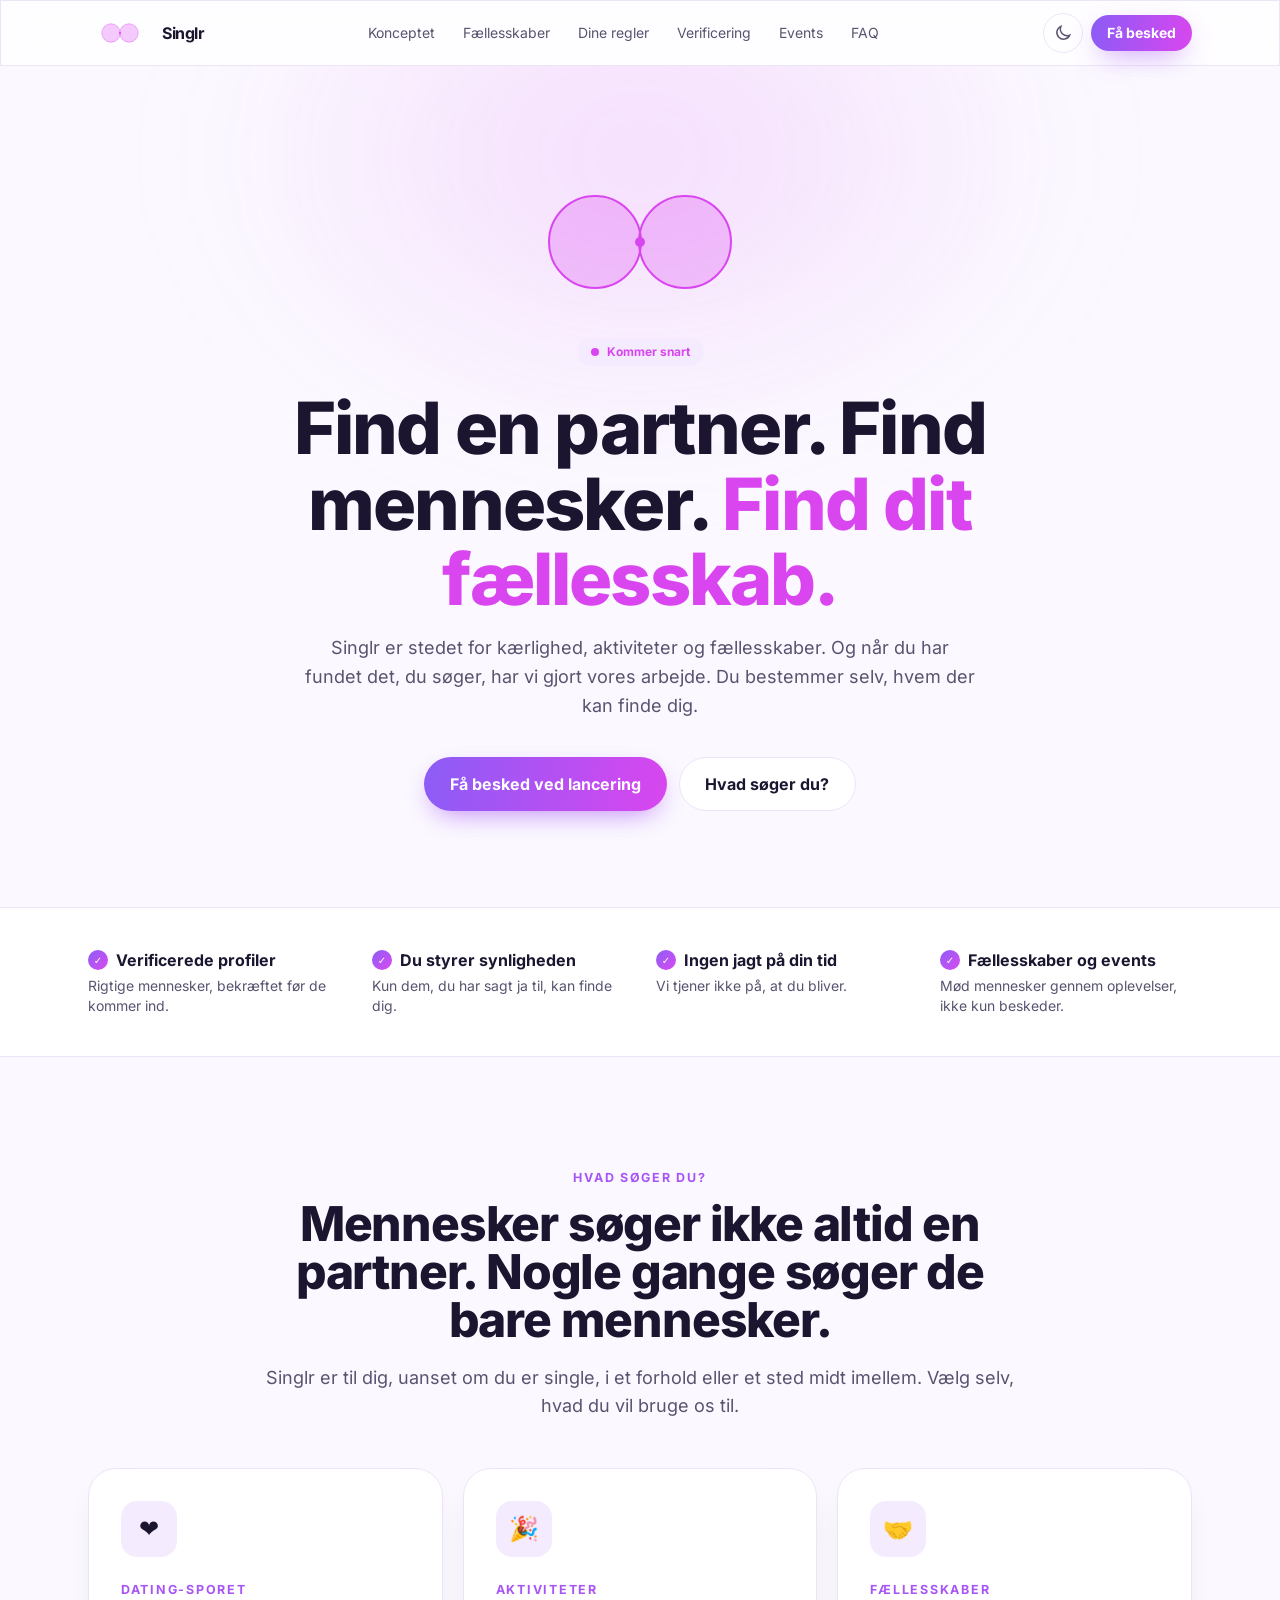
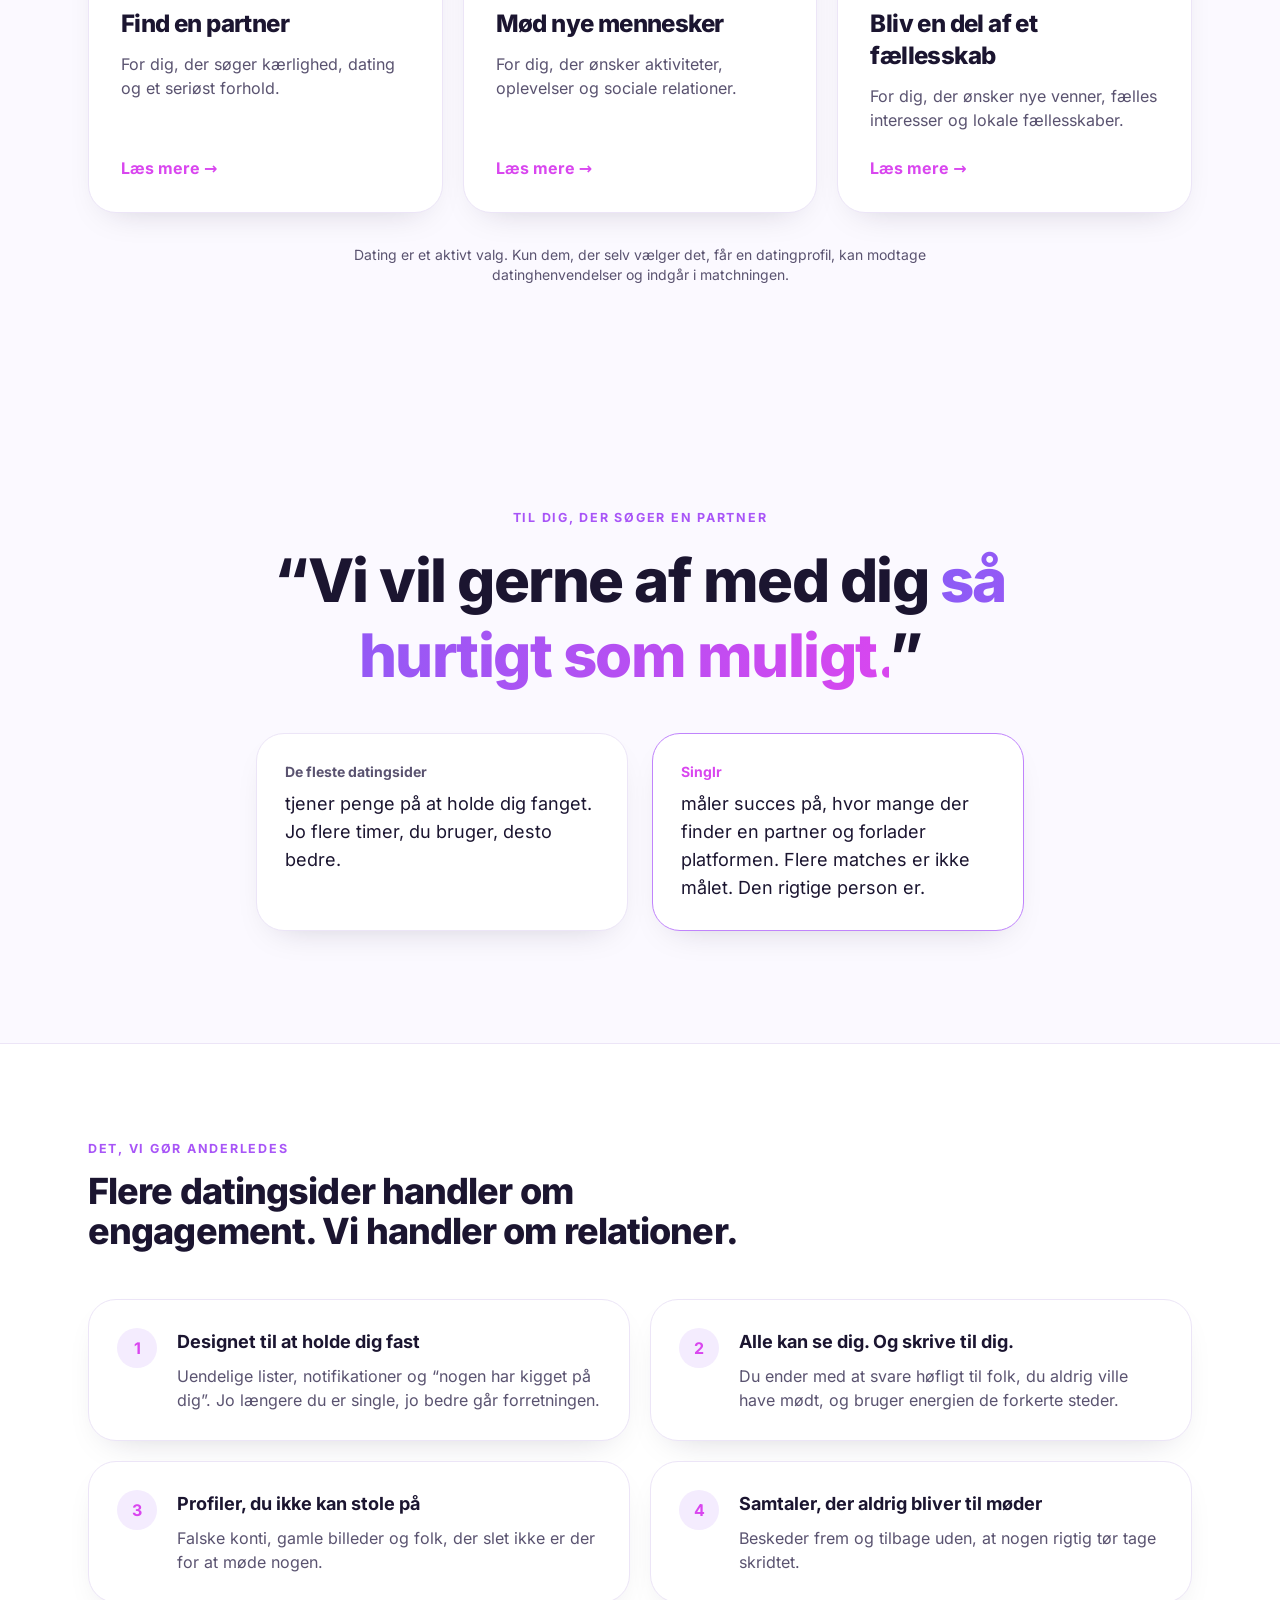
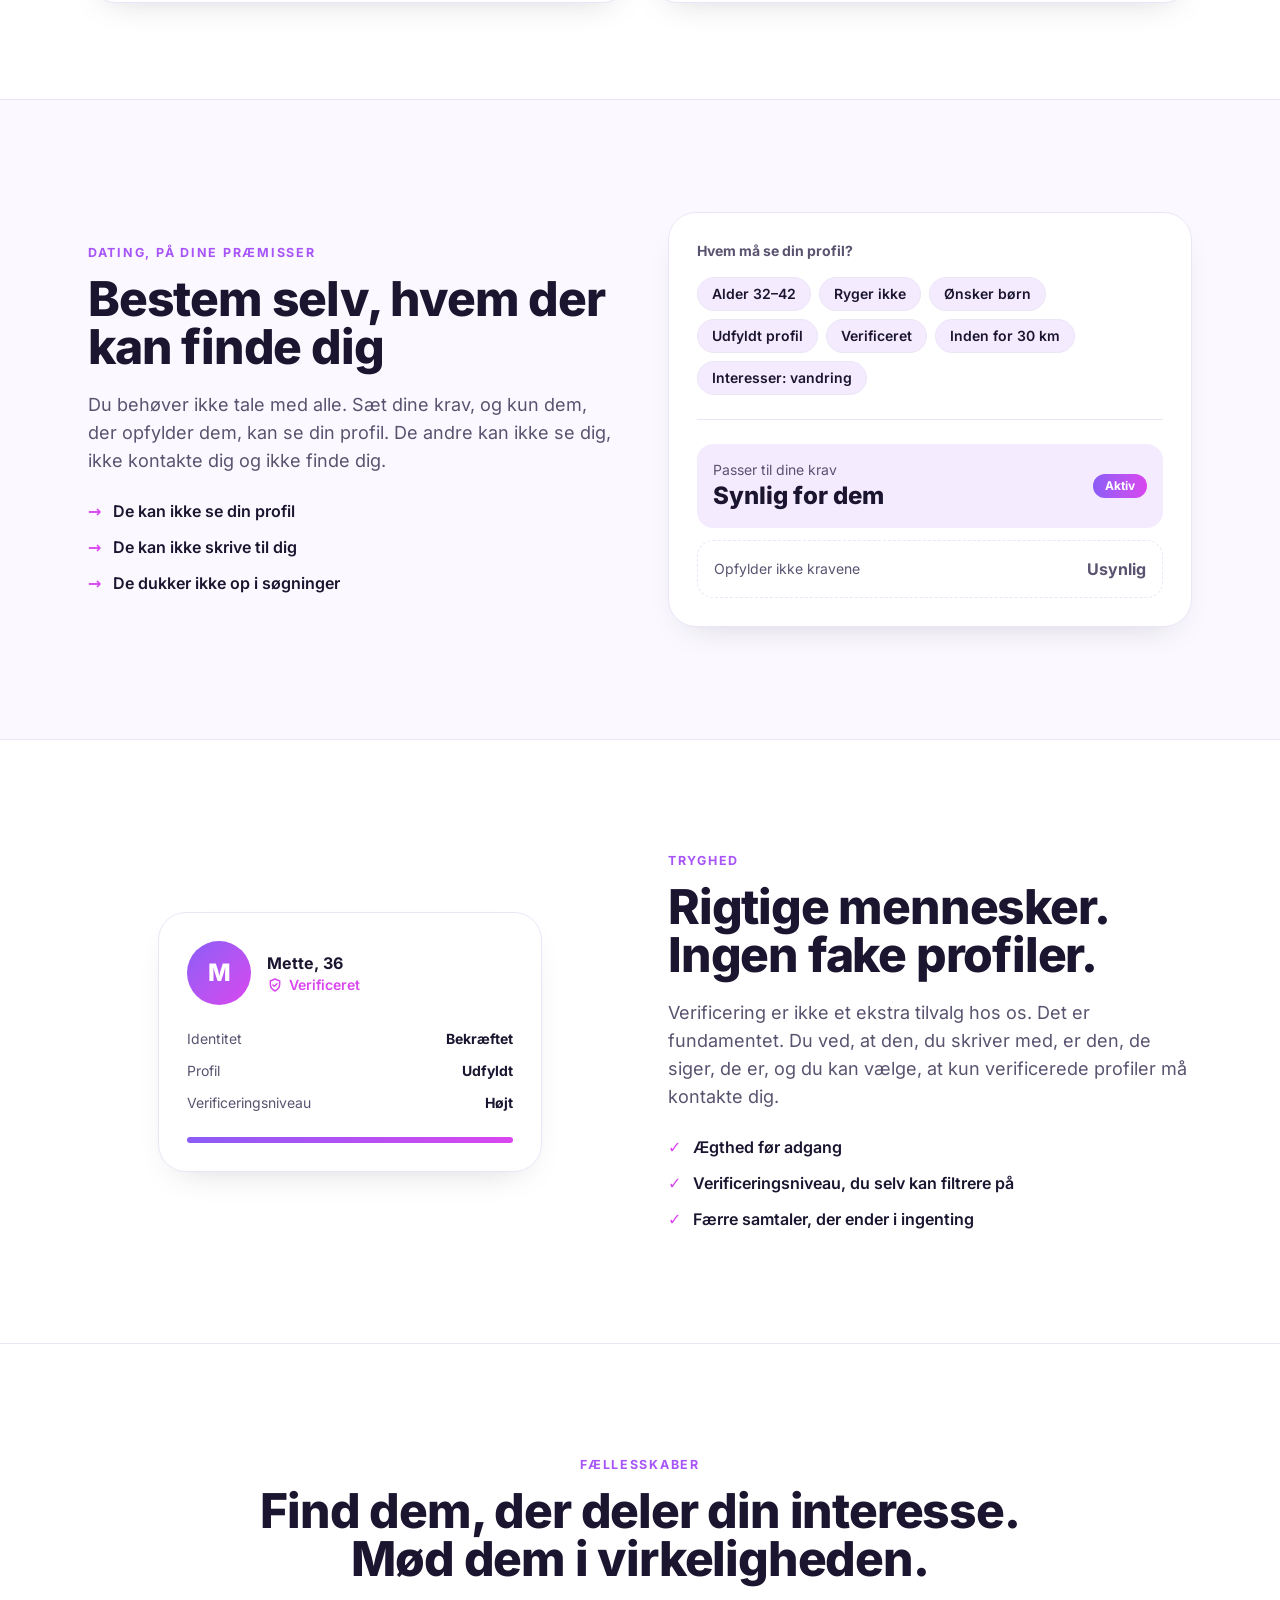
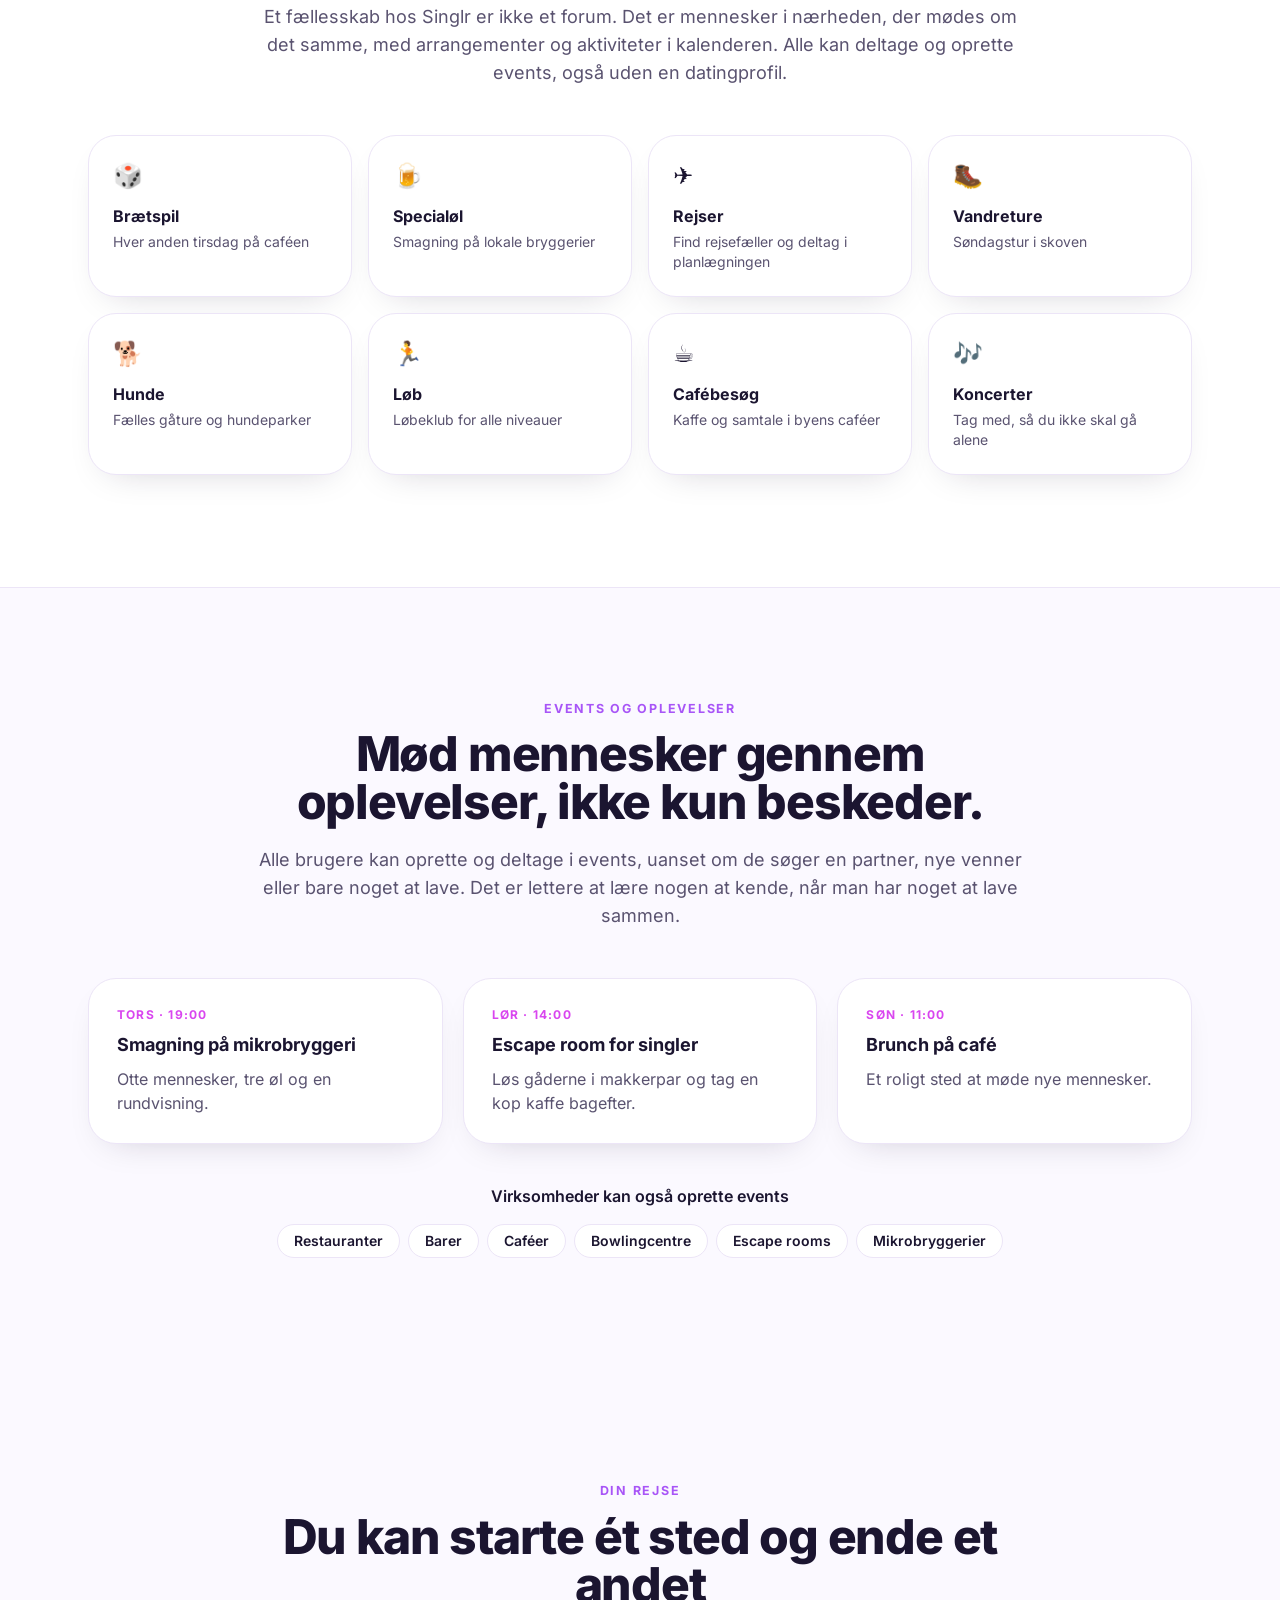
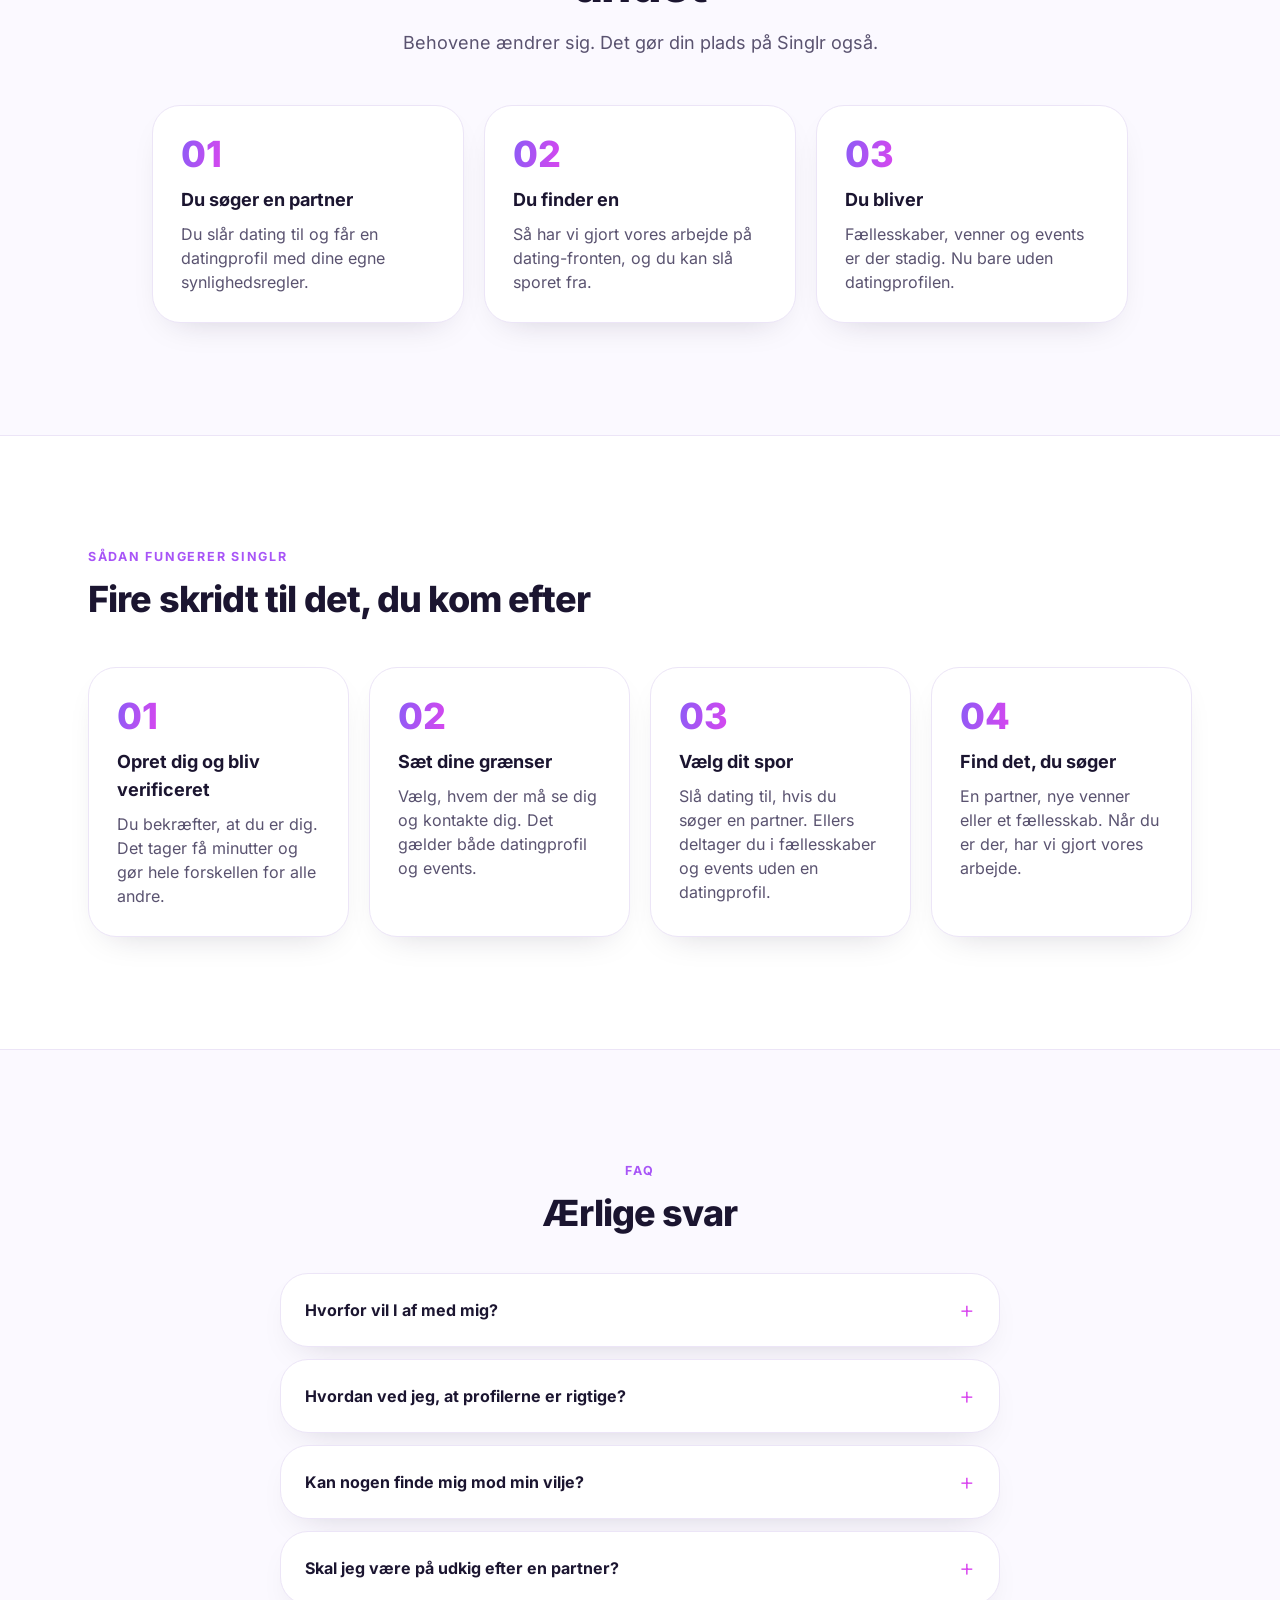
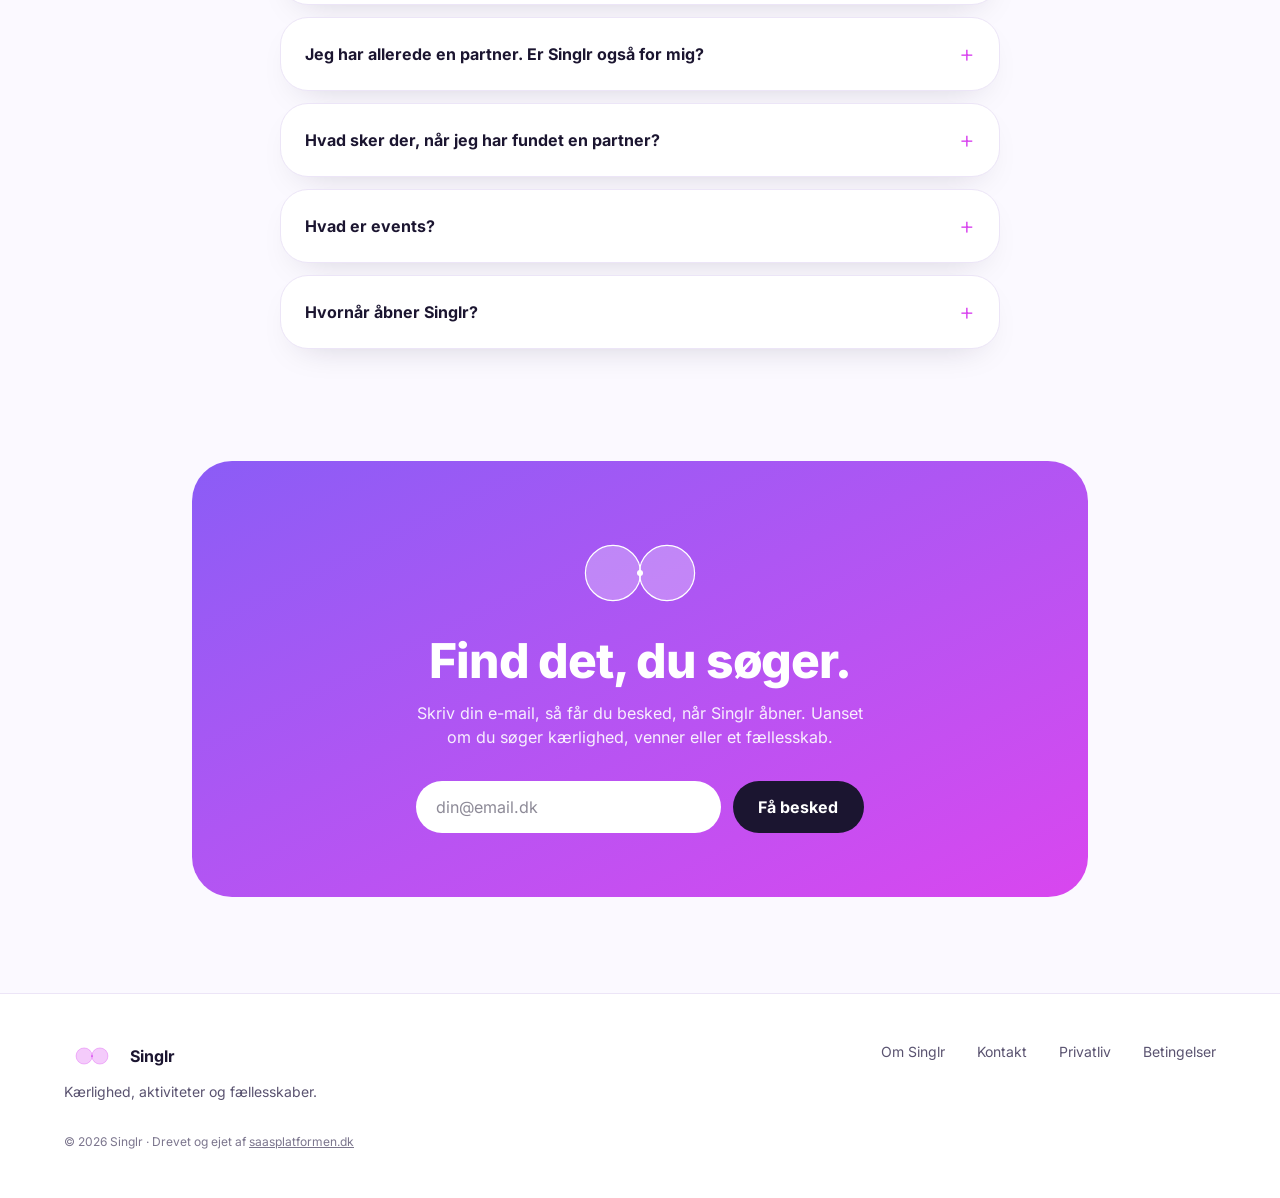
==== commit 73b06b99: "Deploy 2026-11-15T21:43Z Co-authored-by: Copilot <223556219+Copilot@users.noreply.github.com>" ====
--- a/index.html
+++ b/index.html
@@ -2,4 +2,4 @@
     document.documentElement.classList.add('js');
     var t = localStorage.getItem('singlr-theme') || (matchMedia('(prefers-color-scheme: dark)').matches ? 'dark' : 'light');
     document.documentElement.dataset.theme = t;
-  </script><link rel="stylesheet" href="/_astro/Base.Bhq-gBsn.css"></head><body><a href="#main" class="sr-only focus:not-sr-only focus:fixed focus:left-4 focus:top-4 focus:z-50 focus:rounded-lg focus:bg-surface focus:px-4 focus:py-2">Spring til indhold</a><header class="sticky top-0 z-40 glass"><div class="mx-auto flex max-w-6xl items-center justify-between gap-2 px-4 py-3 sm:px-6"><a href="/" class="flex items-center gap-2.5 font-bold tracking-tight"><svg class="vis text-fuchsia h-6 w-12 sm:h-8 sm:w-16" viewBox="0 0 320 160" fill="none" aria-hidden="true" focusable="false"><g><circle class="c1" cx="115" cy="80" r="46" fill="currentColor" fill-opacity="0.28"></circle><circle class="c2" cx="205" cy="80" r="46" fill="currentColor" fill-opacity="0.28"></circle><circle class="c1" cx="115" cy="80" r="46" stroke="currentColor" stroke-width="2"></circle><circle class="c2" cx="205" cy="80" r="46" stroke="currentColor" stroke-width="2"></circle><circle cx="160" cy="80" r="5" fill="currentColor"></circle></g></svg><span>Singlr</span></a><nav class="hidden items-center gap-7 whitespace-nowrap text-sm text-body lg:flex" aria-label="Hovedmenu"><a href="#koncept" class="hover:text-ink">Konceptet</a><a href="#fællesskaber" class="hover:text-ink">Fællesskaber</a><a href="#filtre" class="hover:text-ink">Dine regler</a><a href="#verificering" class="hover:text-ink">Verificering</a><a href="#events" class="hover:text-ink">Events</a><a href="#faq" class="hover:text-ink">FAQ</a></nav><div class="flex items-center gap-2"><button type="button" data-theme-toggle class="grid h-10 w-10 place-items-center rounded-full border border-line text-body transition hover:border-fuchsia hover:text-ink" aria-label="Skift mellem lyst og mørkt tema"><svg viewBox="0 0 24 24" class="h-5 w-5" fill="none" stroke="currentColor" stroke-width="1.8" stroke-linecap="round" aria-hidden="true"><path d="M20 14.5A8 8 0 0 1 9.5 4 8 8 0 1 0 20 14.5z"></path></svg></button><a href="#venteliste" class="btn btn-primary !px-4 !py-2 text-sm whitespace-nowrap">Få besked</a></div></div></header><main id="main"><!-- HERO --><section class="relative overflow-hidden"><div class="pointer-events-none absolute left-1/2 top-[-220px] h-[620px] w-[900px] -translate-x-1/2 rounded-full blur-3xl" style="background:radial-gradient(closest-side,var(--glow),transparent)"></div><div data-stagger class="relative mx-auto max-w-4xl px-6 pb-24 pt-16 text-center md:pt-24"><svg class="vis text-fuchsia reveal mx-auto h-32 w-64 sm:h-40 sm:w-80" viewBox="0 0 320 160" fill="none" aria-hidden="true" focusable="false"><g><circle class="c1" cx="115" cy="80" r="46" fill="currentColor" fill-opacity="0.28"></circle><circle class="c2" cx="205" cy="80" r="46" fill="currentColor" fill-opacity="0.28"></circle><circle class="c1" cx="115" cy="80" r="46" stroke="currentColor" stroke-width="2"></circle><circle class="c2" cx="205" cy="80" r="46" stroke="currentColor" stroke-width="2"></circle><circle cx="160" cy="80" r="5" fill="currentColor"></circle></g></svg><span class="reveal mt-4 inline-flex items-center gap-2 rounded-full bg-tint px-3.5 py-1.5 text-xs font-bold text-fuchsia"><span class="h-2 w-2 rounded-full bg-fuchsia"></span>Kommer snart</span><h1 class="reveal mt-6 text-5xl font-extrabold leading-[1.05] tracking-tight sm:text-6xl lg:text-7xl">Vi vil gerne af med dig <span class="grad">så hurtigt som muligt.</span></h1><p class="reveal mx-auto mt-8 max-w-2xl text-2xl font-semibold leading-snug sm:text-3xl">Find en partner. Find mennesker. <span class="text-fuchsia">Find dit fællesskab.</span></p><p class="reveal mx-auto mt-4 max-w-2xl text-lg leading-relaxed text-body">Singlr er stedet for kærlighed, aktiviteter og fællesskaber. Og når du har fundet det, du søger, har vi gjort vores arbejde. Du bestemmer selv, hvem der kan finde dig.</p><div class="reveal mt-9 flex flex-wrap justify-center gap-3"><a href="#venteliste" class="btn btn-primary">Få besked ved lancering</a><a href="#soeger" class="btn btn-ghost">Hvad søger du?</a></div></div></section><!-- TRUST --><section aria-label="Kort fortalt" class="border-y border-line bg-surface"><div data-stagger class="mx-auto grid max-w-6xl gap-8 px-6 py-10 sm:grid-cols-2 lg:grid-cols-4"><div class="reveal"><p class="flex items-center gap-2 font-bold"><span class="grid h-5 w-5 place-items-center rounded-full bg-gradient-to-br from-violet to-fuchsia text-[10px] text-white">✓</span>Verificerede profiler</p><p class="mt-1 text-sm text-body">Rigtige mennesker, bekræftet før de kommer ind.</p></div><div class="reveal"><p class="flex items-center gap-2 font-bold"><span class="grid h-5 w-5 place-items-center rounded-full bg-gradient-to-br from-violet to-fuchsia text-[10px] text-white">✓</span>Du styrer synligheden</p><p class="mt-1 text-sm text-body">Kun dem, du har sagt ja til, kan finde dig.</p></div><div class="reveal"><p class="flex items-center gap-2 font-bold"><span class="grid h-5 w-5 place-items-center rounded-full bg-gradient-to-br from-violet to-fuchsia text-[10px] text-white">✓</span>Ingen jagt på din tid</p><p class="mt-1 text-sm text-body">Vi tjener ikke på, at du bliver.</p></div><div class="reveal"><p class="flex items-center gap-2 font-bold"><span class="grid h-5 w-5 place-items-center rounded-full bg-gradient-to-br from-violet to-fuchsia text-[10px] text-white">✓</span>Fællesskaber og events</p><p class="mt-1 text-sm text-body">Mød mennesker gennem oplevelser, ikke kun beskeder.</p></div></div></section><!-- HVAD SØGER DU --><section id="soeger" class="mx-auto max-w-6xl px-6 py-28"><div class="mx-auto max-w-3xl text-center"><p class="eyebrow reveal">Hvad søger du?</p><h2 class="reveal mt-3 text-4xl font-extrabold tracking-tight sm:text-5xl">Mennesker søger ikke altid en partner. Nogle gange søger de bare mennesker.</h2><p class="reveal mt-5 text-lg text-body">Singlr er til dig, uanset om du er single, i et forhold eller et sted midt imellem. Vælg selv, hvad du vil bruge os til.</p></div><div data-stagger class="mt-12 grid gap-5 md:grid-cols-3"><a href="#koncept" class="card reveal group flex flex-col p-8"><span class="grid h-14 w-14 place-items-center rounded-2xl bg-tint text-2xl" aria-hidden="true">❤️</span><p class="eyebrow mt-6">Dating-sporet</p><h3 class="mt-2 text-2xl font-extrabold tracking-tight">Find en partner</h3><p class="mt-3 flex-1 text-body">For dig, der søger kærlighed, dating og et seriøst forhold.</p><span class="mt-6 font-bold text-fuchsia transition group-hover:translate-x-1">Læs mere →</span></a><a href="#events" class="card reveal group flex flex-col p-8"><span class="grid h-14 w-14 place-items-center rounded-2xl bg-tint text-2xl" aria-hidden="true">🎉</span><p class="eyebrow mt-6">Aktiviteter</p><h3 class="mt-2 text-2xl font-extrabold tracking-tight">Mød nye mennesker</h3><p class="mt-3 flex-1 text-body">For dig, der ønsker aktiviteter, oplevelser og sociale relationer.</p><span class="mt-6 font-bold text-fuchsia transition group-hover:translate-x-1">Læs mere →</span></a><a href="#fællesskaber" class="card reveal group flex flex-col p-8"><span class="grid h-14 w-14 place-items-center rounded-2xl bg-tint text-2xl" aria-hidden="true">🤝</span><p class="eyebrow mt-6">Fællesskaber</p><h3 class="mt-2 text-2xl font-extrabold tracking-tight">Bliv en del af et fællesskab</h3><p class="mt-3 flex-1 text-body">For dig, der ønsker nye venner, fælles interesser og lokale fællesskaber.</p><span class="mt-6 font-bold text-fuchsia transition group-hover:translate-x-1">Læs mere →</span></a></div><p class="reveal mx-auto mt-8 max-w-2xl text-center text-sm text-body">Dating er et aktivt valg. Kun dem, der selv vælger det, får en datingprofil, kan modtage datinghenvendelser og indgår i matchningen.</p></section><!-- SLOGAN --><section id="koncept" class="mx-auto max-w-4xl px-6 py-28 text-center"><p class="eyebrow reveal">Til dig, der søger en partner</p><h2 class="reveal mt-4 text-4xl font-extrabold leading-tight tracking-tight sm:text-5xl lg:text-6xl" style="--d:60ms">“Vi vil gerne af med dig <span class="grad">så hurtigt som muligt.</span>”</h2><div data-stagger class="mx-auto mt-10 grid max-w-3xl gap-6 text-left sm:grid-cols-2"><div class="card reveal p-7"><p class="text-sm font-bold text-body">De fleste datingsider</p><p class="mt-2 text-lg">tjener penge på at holde dig fanget. Jo flere timer, du bruger, desto bedre.</p></div><div class="card reveal p-7" style="border-color:#c084fc"><p class="text-sm font-bold text-fuchsia">Singlr</p><p class="mt-2 text-lg">måler succes på, hvor mange der finder en partner og forlader platformen. Flere matches er ikke målet. Den rigtige person er.</p></div></div></section><!-- PROBLEMER --><section class="border-y border-line bg-surface py-24"><div class="mx-auto max-w-6xl px-6"><p class="eyebrow reveal">Det, vi gør anderledes</p><h2 class="reveal mt-3 max-w-2xl text-4xl font-extrabold tracking-tight">Flere datingsider handler om engagement. Vi handler om relationer.</h2><div data-stagger class="mt-12 grid gap-5 sm:grid-cols-2"><article class="card reveal flex gap-5 p-7"><span class="grid h-10 w-10 shrink-0 place-items-center rounded-full bg-tint font-bold text-fuchsia">1</span><div><h3 class="text-lg font-bold">Designet til at holde dig fast</h3><p class="mt-2 text-body">Uendelige lister, notifikationer og “nogen har kigget på dig”. Jo længere du er single, jo bedre går forretningen.</p></div></article><article class="card reveal flex gap-5 p-7"><span class="grid h-10 w-10 shrink-0 place-items-center rounded-full bg-tint font-bold text-fuchsia">2</span><div><h3 class="text-lg font-bold">Alle kan se dig. Og skrive til dig.</h3><p class="mt-2 text-body">Du ender med at svare høfligt til folk, du aldrig ville have mødt, og bruger energien de forkerte steder.</p></div></article><article class="card reveal flex gap-5 p-7"><span class="grid h-10 w-10 shrink-0 place-items-center rounded-full bg-tint font-bold text-fuchsia">3</span><div><h3 class="text-lg font-bold">Profiler, du ikke kan stole på</h3><p class="mt-2 text-body">Falske konti, gamle billeder og folk, der slet ikke er der for at møde nogen.</p></div></article><article class="card reveal flex gap-5 p-7"><span class="grid h-10 w-10 shrink-0 place-items-center rounded-full bg-tint font-bold text-fuchsia">4</span><div><h3 class="text-lg font-bold">Samtaler, der aldrig bliver til møder</h3><p class="mt-2 text-body">Beskeder frem og tilbage uden, at nogen rigtig tør tage skridtet.</p></div></article></div></div></section><!-- FILTRE --><section id="filtre" class="mx-auto max-w-6xl px-6 py-28"><div data-stagger class="grid items-center gap-14 lg:grid-cols-2"><div><p class="eyebrow reveal">Dating, på dine præmisser</p><h2 class="reveal mt-3 text-4xl font-extrabold tracking-tight sm:text-5xl">Bestem selv, hvem der kan finde dig</h2><p class="reveal mt-5 text-lg text-body">Du behøver ikke tale med alle. Sæt dine krav, og kun dem, der opfylder dem, kan se din profil. De andre kan ikke se dig, ikke kontakte dig og ikke finde dig.</p><ul class="mt-6 space-y-3 font-semibold"><li class="reveal flex gap-3"><span class="text-fuchsia">→</span>De kan ikke se din profil</li><li class="reveal flex gap-3"><span class="text-fuchsia">→</span>De kan ikke skrive til dig</li><li class="reveal flex gap-3"><span class="text-fuchsia">→</span>De dukker ikke op i søgninger</li></ul></div><div class="reveal card relative p-7" aria-hidden="true"><p class="text-sm font-bold text-body">Hvem må se din profil?</p><div class="mt-4 flex flex-wrap gap-2"><span class="rounded-full border border-line bg-tint px-3.5 py-1.5 text-sm font-semibold transition hover:border-fuchsia">Alder 32–42</span><span class="rounded-full border border-line bg-tint px-3.5 py-1.5 text-sm font-semibold transition hover:border-fuchsia">Ryger ikke</span><span class="rounded-full border border-line bg-tint px-3.5 py-1.5 text-sm font-semibold transition hover:border-fuchsia">Ønsker børn</span><span class="rounded-full border border-line bg-tint px-3.5 py-1.5 text-sm font-semibold transition hover:border-fuchsia">Udfyldt profil</span><span class="rounded-full border border-line bg-tint px-3.5 py-1.5 text-sm font-semibold transition hover:border-fuchsia">Verificeret</span><span class="rounded-full border border-line bg-tint px-3.5 py-1.5 text-sm font-semibold transition hover:border-fuchsia">Inden for 30 km</span><span class="rounded-full border border-line bg-tint px-3.5 py-1.5 text-sm font-semibold transition hover:border-fuchsia">Interesser: vandring</span></div><div class="mt-6 h-px bg-line"></div><div class="mt-6 flex items-center justify-between rounded-2xl bg-tint p-4"><div><p class="text-sm text-body">Passer til dine krav</p><p class="text-2xl font-extrabold">Synlig for dem</p></div><span class="rounded-full bg-gradient-to-r from-violet to-fuchsia px-3 py-1 text-xs font-bold text-white">Aktiv</span></div><div class="mt-3 flex items-center justify-between rounded-2xl border border-dashed border-line p-4 text-body"><p class="text-sm">Opfylder ikke kravene</p><p class="font-bold">Usynlig</p></div></div></div></section><!-- VERIFICERING --><section id="verificering" class="border-y border-line bg-surface py-28"><div data-stagger class="mx-auto grid max-w-6xl items-center gap-14 px-6 lg:grid-cols-2"><div class="reveal order-2 mx-auto w-full max-w-sm lg:order-1" aria-hidden="true"><div class="card p-7"><div class="flex items-center gap-4"><div class="grid h-16 w-16 place-items-center rounded-full bg-gradient-to-br from-violet to-fuchsia text-2xl font-extrabold text-white">M</div><div><p class="font-bold">Mette, 36</p><p class="flex items-center gap-1.5 text-sm font-semibold text-fuchsia"><svg viewBox="0 0 24 24" class="h-4 w-4" fill="none" stroke="currentColor" stroke-width="2.2" stroke-linecap="round" stroke-linejoin="round"><path d="M12 3l7 3v5c0 5-3 8-7 10-4-2-7-5-7-10V6z"></path><path d="M9 12l2 2 4-4"></path></svg>Verificeret</p></div></div><div class="mt-6 space-y-3 text-sm"><div class="flex justify-between"><span class="text-body">Identitet</span><b>Bekræftet</b></div><div class="flex justify-between"><span class="text-body">Profil</span><b>Udfyldt</b></div><div class="flex justify-between"><span class="text-body">Verificeringsniveau</span><b>Højt</b></div></div><div class="bar mt-6 h-1.5 rounded-full"></div></div></div><div class="order-1 lg:order-2"><p class="eyebrow reveal">Tryghed</p><h2 class="reveal mt-3 text-4xl font-extrabold tracking-tight sm:text-5xl">Rigtige mennesker. Ingen fake profiler.</h2><p class="reveal mt-5 text-lg text-body">Verificering er ikke et ekstra tilvalg hos os. Det er fundamentet. Du ved, at den, du skriver med, er den, de siger, de er, og du kan vælge, at kun verificerede profiler må kontakte dig.</p><ul class="mt-6 space-y-3 font-semibold"><li class="reveal flex gap-3"><span class="text-fuchsia">✓</span>Ægthed før adgang</li><li class="reveal flex gap-3"><span class="text-fuchsia">✓</span>Verificeringsniveau, du selv kan filtrere på</li><li class="reveal flex gap-3"><span class="text-fuchsia">✓</span>Færre samtaler, der ender i ingenting</li></ul></div></div></section><!-- FÆLLESSKABER --><section id="fællesskaber" class="border-b border-line bg-surface py-28"><div class="mx-auto max-w-6xl px-6"><div class="mx-auto max-w-3xl text-center"><p class="eyebrow reveal">Fællesskaber</p><h2 class="reveal mt-3 text-4xl font-extrabold tracking-tight sm:text-5xl">Find dem, der deler din interesse. Mød dem i virkeligheden.</h2><p class="reveal mt-5 text-lg text-body">Et fællesskab hos Singlr er ikke et forum. Det er mennesker i nærheden, der mødes om det samme, med arrangementer og aktiviteter i kalenderen. Alle kan deltage og oprette events, også uden en datingprofil.</p></div><div data-stagger class="mt-12 grid gap-4 sm:grid-cols-2 lg:grid-cols-4"><article class="card reveal p-6"><span class="text-2xl" aria-hidden="true">🎲</span><h3 class="mt-3 font-bold">Brætspil</h3><p class="mt-1 text-sm text-body">Hver anden tirsdag på caféen</p></article><article class="card reveal p-6"><span class="text-2xl" aria-hidden="true">🍺</span><h3 class="mt-3 font-bold">Specialøl</h3><p class="mt-1 text-sm text-body">Smagning på lokale bryggerier</p></article><article class="card reveal p-6"><span class="text-2xl" aria-hidden="true">✈️</span><h3 class="mt-3 font-bold">Rejser</h3><p class="mt-1 text-sm text-body">Find rejsefæller og deltag i planlægningen</p></article><article class="card reveal p-6"><span class="text-2xl" aria-hidden="true">🥾</span><h3 class="mt-3 font-bold">Vandreture</h3><p class="mt-1 text-sm text-body">Søndagstur i skoven</p></article><article class="card reveal p-6"><span class="text-2xl" aria-hidden="true">🐕</span><h3 class="mt-3 font-bold">Hunde</h3><p class="mt-1 text-sm text-body">Fælles gåture og hundeparker</p></article><article class="card reveal p-6"><span class="text-2xl" aria-hidden="true">🏃</span><h3 class="mt-3 font-bold">Løb</h3><p class="mt-1 text-sm text-body">Løbeklub for alle niveauer</p></article><article class="card reveal p-6"><span class="text-2xl" aria-hidden="true">☕</span><h3 class="mt-3 font-bold">Cafébesøg</h3><p class="mt-1 text-sm text-body">Kaffe og samtale i byens caféer</p></article><article class="card reveal p-6"><span class="text-2xl" aria-hidden="true">🎶</span><h3 class="mt-3 font-bold">Koncerter</h3><p class="mt-1 text-sm text-body">Tag med, så du ikke skal gå alene</p></article></div></div></section><!-- EVENTS --><section id="events" class="mx-auto max-w-6xl px-6 py-28"><div class="mx-auto max-w-3xl text-center"><p class="eyebrow reveal">Events og oplevelser</p><h2 class="reveal mt-3 text-4xl font-extrabold tracking-tight sm:text-5xl">Mød mennesker gennem oplevelser, ikke kun beskeder.</h2><p class="reveal mt-5 text-lg text-body">Alle brugere kan oprette og deltage i events, uanset om de søger en partner, nye venner eller bare noget at lave. Det er lettere at lære nogen at kende, når man har noget at lave sammen.</p></div><div data-stagger class="mt-12 grid gap-5 lg:grid-cols-3"><article class="card reveal p-7"><p class="text-xs font-bold uppercase tracking-widest text-fuchsia">Tors · 19:00</p><h3 class="mt-2 text-lg font-bold">Smagning på mikrobryggeri</h3><p class="mt-2 text-body">Otte mennesker, tre øl og en rundvisning.</p></article><article class="card reveal p-7"><p class="text-xs font-bold uppercase tracking-widest text-fuchsia">Lør · 14:00</p><h3 class="mt-2 text-lg font-bold">Escape room for singler</h3><p class="mt-2 text-body">Løs gåderne i makkerpar og tag en kop kaffe bagefter.</p></article><article class="card reveal p-7"><p class="text-xs font-bold uppercase tracking-widest text-fuchsia">Søn · 11:00</p><h3 class="mt-2 text-lg font-bold">Brunch på café</h3><p class="mt-2 text-body">Et roligt sted at møde nye mennesker.</p></article></div><div class="reveal mt-10 text-center"><p class="font-semibold">Virksomheder kan også oprette events</p><div class="mt-4 flex flex-wrap justify-center gap-2"><span class="rounded-full border border-line bg-surface px-4 py-1.5 text-sm font-semibold">Restauranter</span><span class="rounded-full border border-line bg-surface px-4 py-1.5 text-sm font-semibold">Barer</span><span class="rounded-full border border-line bg-surface px-4 py-1.5 text-sm font-semibold">Caféer</span><span class="rounded-full border border-line bg-surface px-4 py-1.5 text-sm font-semibold">Bowlingcentre</span><span class="rounded-full border border-line bg-surface px-4 py-1.5 text-sm font-semibold">Escape rooms</span><span class="rounded-full border border-line bg-surface px-4 py-1.5 text-sm font-semibold">Mikrobryggerier</span></div></div></section><!-- LIVSCYKLUS --><section class="mx-auto max-w-5xl px-6 py-28"><div class="mx-auto max-w-3xl text-center"><p class="eyebrow reveal">Din rejse</p><h2 class="reveal mt-3 text-4xl font-extrabold tracking-tight sm:text-5xl">Du kan starte ét sted og ende et andet</h2><p class="reveal mt-5 text-lg text-body">Behovene ændrer sig. Det gør din plads på Singlr også.</p></div><ol data-stagger class="mt-12 grid gap-5 md:grid-cols-3"><li class="card reveal relative p-7"><span class="grad text-4xl font-extrabold">01</span><h3 class="mt-3 text-lg font-bold">Du søger en partner</h3><p class="mt-2 text-body">Du slår dating til og får en datingprofil med dine egne synlighedsregler.</p></li><li class="card reveal relative p-7"><span class="grad text-4xl font-extrabold">02</span><h3 class="mt-3 text-lg font-bold">Du finder en</h3><p class="mt-2 text-body">Så har vi gjort vores arbejde på dating-fronten, og du kan slå sporet fra.</p></li><li class="card reveal relative p-7"><span class="grad text-4xl font-extrabold">03</span><h3 class="mt-3 text-lg font-bold">Du bliver</h3><p class="mt-2 text-body">Fællesskaber, venner og events er der stadig. Nu bare uden datingprofilen.</p></li></ol></section><!-- SÅDAN FUNGERER --><section class="border-y border-line bg-surface py-28"><div class="mx-auto max-w-6xl px-6"><p class="eyebrow reveal">Sådan fungerer Singlr</p><h2 class="reveal mt-3 max-w-2xl text-4xl font-extrabold tracking-tight">Fire skridt til det, du kom efter</h2><ol data-stagger class="mt-12 grid gap-5 sm:grid-cols-2 lg:grid-cols-4"><li class="card reveal p-7"><span class="grad text-4xl font-extrabold">01</span><h3 class="mt-3 text-lg font-bold">Opret dig og bliv verificeret</h3><p class="mt-2 text-body">Du bekræfter, at du er dig. Det tager få minutter og gør hele forskellen for alle andre.</p></li><li class="card reveal p-7"><span class="grad text-4xl font-extrabold">02</span><h3 class="mt-3 text-lg font-bold">Sæt dine grænser</h3><p class="mt-2 text-body">Vælg, hvem der må se dig og kontakte dig. Det gælder både datingprofil og events.</p></li><li class="card reveal p-7"><span class="grad text-4xl font-extrabold">03</span><h3 class="mt-3 text-lg font-bold">Vælg dit spor</h3><p class="mt-2 text-body">Slå dating til, hvis du søger en partner. Ellers deltager du i fællesskaber og events uden en datingprofil.</p></li><li class="card reveal p-7"><span class="grad text-4xl font-extrabold">04</span><h3 class="mt-3 text-lg font-bold">Find det, du søger</h3><p class="mt-2 text-body">En partner, nye venner eller et fællesskab. Når du er der, har vi gjort vores arbejde.</p></li></ol></div></section><!-- FAQ --><section id="faq" class="mx-auto max-w-3xl px-6 py-28"><p class="eyebrow reveal text-center">FAQ</p><h2 class="reveal mt-3 text-center text-4xl font-extrabold tracking-tight">Ærlige svar</h2><div class="mt-10 space-y-3"><details class="card reveal group px-6 py-5"><summary class="flex items-center justify-between gap-4 font-bold">Hvorfor vil I af med mig?<span class="chev text-2xl font-light text-fuchsia transition-transform" aria-hidden="true">+</span></summary><p class="mt-3 text-body">Fordi vi måler os på, hvor mange der finder en partner og forlader Singlr. Vi har ingen interesse i, at du bliver hængende.</p></details><details class="card reveal group px-6 py-5"><summary class="flex items-center justify-between gap-4 font-bold">Hvordan ved jeg, at profilerne er rigtige?<span class="chev text-2xl font-light text-fuchsia transition-transform" aria-hidden="true">+</span></summary><p class="mt-3 text-body">Alle profiler skal verificeres, før de bliver synlige. Du kan selv vælge, at kun verificerede kan se og kontakte dig.</p></details><details class="card reveal group px-6 py-5"><summary class="flex items-center justify-between gap-4 font-bold">Kan nogen finde mig mod min vilje?<span class="chev text-2xl font-light text-fuchsia transition-transform" aria-hidden="true">+</span></summary><p class="mt-3 text-body">Nej. Opfylder en bruger ikke dine krav, kan vedkommende hverken se din profil, kontakte dig eller finde dig.</p></details><details class="card reveal group px-6 py-5"><summary class="flex items-center justify-between gap-4 font-bold">Skal jeg være på udkig efter en partner?<span class="chev text-2xl font-light text-fuchsia transition-transform" aria-hidden="true">+</span></summary><p class="mt-3 text-body">Nej. Dating er et valg, du aktivt tager. Vil du bare mødes med andre, får du ingen datingprofil, men kan stadig bruge fællesskaber og events.</p></details><details class="card reveal group px-6 py-5"><summary class="flex items-center justify-between gap-4 font-bold">Jeg har allerede en partner. Er Singlr også for mig?<span class="chev text-2xl font-light text-fuchsia transition-transform" aria-hidden="true">+</span></summary><p class="mt-3 text-body">Ja. Mange søger nye venner, interesser og aktiviteter. Du kan deltage i fællesskaber og events uden at blive vist i dating.</p></details><details class="card reveal group px-6 py-5"><summary class="flex items-center justify-between gap-4 font-bold">Hvad sker der, når jeg har fundet en partner?<span class="chev text-2xl font-light text-fuchsia transition-transform" aria-hidden="true">+</span></summary><p class="mt-3 text-body">Du kan stoppe dating og blive i fællesskaberne. Din datingprofil forsvinder, og du kan fortsat mødes med andre til aktiviteter.</p></details><details class="card reveal group px-6 py-5"><summary class="flex items-center justify-between gap-4 font-bold">Hvad er events?<span class="chev text-2xl font-light text-fuchsia transition-transform" aria-hidden="true">+</span></summary><p class="mt-3 text-body">Både brugere og lokale steder kan oprette events, fx en aften på et mikrobryggeri eller en escape room. Du møder andre gennem oplevelser, ikke kun beskeder.</p></details><details class="card reveal group px-6 py-5"><summary class="flex items-center justify-between gap-4 font-bold">Hvornår åbner Singlr?<span class="chev text-2xl font-light text-fuchsia transition-transform" aria-hidden="true">+</span></summary><p class="mt-3 text-body">Vi er ikke live endnu. Skriv dig op, så får du besked, når vi åbner.</p></details></div></section><!-- CTA --><section id="venteliste" class="px-6 pb-24"><div class="relative mx-auto max-w-4xl overflow-hidden rounded-[2.5rem] bg-gradient-to-br from-violet to-fuchsia p-10 text-center text-white sm:p-16"><svg class="vis text-fuchsia reveal mx-auto h-24 w-48 !text-white" viewBox="0 0 320 160" fill="none" aria-hidden="true" focusable="false"><g><circle class="c1" cx="115" cy="80" r="46" fill="currentColor" fill-opacity="0.28"></circle><circle class="c2" cx="205" cy="80" r="46" fill="currentColor" fill-opacity="0.28"></circle><circle class="c1" cx="115" cy="80" r="46" stroke="currentColor" stroke-width="2"></circle><circle class="c2" cx="205" cy="80" r="46" stroke="currentColor" stroke-width="2"></circle><circle cx="160" cy="80" r="5" fill="currentColor"></circle></g></svg><h2 class="reveal mt-4 text-4xl font-extrabold tracking-tight sm:text-5xl">Find det, du søger.</h2><p class="reveal mx-auto mt-4 max-w-md text-white/90">Skriv din e-mail, så får du besked, når Singlr åbner. Uanset om du søger kærlighed, venner eller et fællesskab.</p><form data-notify class="reveal mx-auto mt-8 flex max-w-md flex-col gap-3 sm:flex-row"><label class="sr-only" for="email">E-mail</label><input id="email" type="email" required placeholder="din@email.dk" autocomplete="email" class="min-w-0 flex-1 rounded-full bg-white px-5 py-3.5 text-[#1b1530] outline-none transition focus:ring-4 focus:ring-white/40"><button type="submit" class="btn !bg-[#1b1530] text-white hover:!bg-black">Få besked</button></form><p id="notify-ok" hidden class="mt-6 font-semibold">Tak! Vi skriver til dig, når vi er klar.</p></div></section></main><footer class="border-t border-line bg-surface px-6 py-12"><div class="mx-auto flex max-w-6xl flex-col justify-between gap-8 md:flex-row"><div><div class="flex items-center gap-2.5 font-bold"><svg class="vis text-fuchsia h-7 w-14" viewBox="0 0 320 160" fill="none" aria-hidden="true" focusable="false"><g><circle class="c1" cx="115" cy="80" r="46" fill="currentColor" fill-opacity="0.28"></circle><circle class="c2" cx="205" cy="80" r="46" fill="currentColor" fill-opacity="0.28"></circle><circle class="c1" cx="115" cy="80" r="46" stroke="currentColor" stroke-width="2"></circle><circle class="c2" cx="205" cy="80" r="46" stroke="currentColor" stroke-width="2"></circle><circle cx="160" cy="80" r="5" fill="currentColor"></circle></g></svg>Singlr</div><p class="mt-3 text-sm text-body">Kærlighed, aktiviteter og fællesskaber.</p></div><nav class="flex flex-wrap gap-x-8 gap-y-3 text-sm text-body" aria-label="Footer"><a href="#koncept" class="hover:text-ink">Om Singlr</a><a href="mailto:kontakt@saasplatformen.dk" class="hover:text-ink">Kontakt</a><a href="/privatliv/" class="hover:text-ink">Privatliv</a><a href="/betingelser/" class="hover:text-ink">Betingelser</a></nav></div><p class="mx-auto mt-8 max-w-6xl text-xs text-body/80">© 2026 Singlr · Drevet og ejet af <a href="https://saasplatformen.dk" target="_blank" rel="noopener noreferrer" class="underline hover:text-ink">saasplatformen.dk</a></p></footer><script type="module" src="/_astro/Base.astro_astro_type_script_index_0_lang.nSDoaWTp.js"></script></body></html>+  </script><link rel="stylesheet" href="/_astro/Base.BkdA6emi.css"></head><body><a href="#main" class="sr-only focus:not-sr-only focus:fixed focus:left-4 focus:top-4 focus:z-50 focus:rounded-lg focus:bg-surface focus:px-4 focus:py-2">Spring til indhold</a><header class="sticky top-0 z-40 glass"><div class="mx-auto flex max-w-6xl items-center justify-between gap-2 px-4 py-3 sm:px-6"><a href="/" class="flex items-center gap-2.5 font-bold tracking-tight"><svg class="vis text-fuchsia h-6 w-12 sm:h-8 sm:w-16" viewBox="0 0 320 160" fill="none" aria-hidden="true" focusable="false"><g><circle class="c1" cx="115" cy="80" r="46" fill="currentColor" fill-opacity="0.28"></circle><circle class="c2" cx="205" cy="80" r="46" fill="currentColor" fill-opacity="0.28"></circle><circle class="c1" cx="115" cy="80" r="46" stroke="currentColor" stroke-width="2"></circle><circle class="c2" cx="205" cy="80" r="46" stroke="currentColor" stroke-width="2"></circle><circle cx="160" cy="80" r="5" fill="currentColor"></circle></g></svg><span>Singlr</span></a><nav class="hidden items-center gap-7 whitespace-nowrap text-sm text-body lg:flex" aria-label="Hovedmenu"><a href="#koncept" class="hover:text-ink">Konceptet</a><a href="#fællesskaber" class="hover:text-ink">Fællesskaber</a><a href="#filtre" class="hover:text-ink">Dine regler</a><a href="#verificering" class="hover:text-ink">Verificering</a><a href="#events" class="hover:text-ink">Events</a><a href="#faq" class="hover:text-ink">FAQ</a></nav><div class="flex items-center gap-2"><button type="button" data-theme-toggle class="grid h-10 w-10 place-items-center rounded-full border border-line text-body transition hover:border-fuchsia hover:text-ink" aria-label="Skift mellem lyst og mørkt tema"><svg viewBox="0 0 24 24" class="h-5 w-5" fill="none" stroke="currentColor" stroke-width="1.8" stroke-linecap="round" aria-hidden="true"><path d="M20 14.5A8 8 0 0 1 9.5 4 8 8 0 1 0 20 14.5z"></path></svg></button><a href="#venteliste" class="btn btn-primary !px-4 !py-2 text-sm whitespace-nowrap">Få besked</a></div></div></header><main id="main"><!-- HERO --><section class="relative overflow-hidden"><div class="pointer-events-none absolute left-1/2 top-[-220px] h-[620px] w-[900px] -translate-x-1/2 rounded-full blur-3xl" style="background:radial-gradient(closest-side,var(--glow),transparent)"></div><div data-stagger class="relative mx-auto max-w-4xl px-6 pb-24 pt-16 text-center md:pt-24"><svg class="vis text-fuchsia reveal mx-auto h-32 w-64 sm:h-40 sm:w-80" viewBox="0 0 320 160" fill="none" aria-hidden="true" focusable="false"><g><circle class="c1" cx="115" cy="80" r="46" fill="currentColor" fill-opacity="0.28"></circle><circle class="c2" cx="205" cy="80" r="46" fill="currentColor" fill-opacity="0.28"></circle><circle class="c1" cx="115" cy="80" r="46" stroke="currentColor" stroke-width="2"></circle><circle class="c2" cx="205" cy="80" r="46" stroke="currentColor" stroke-width="2"></circle><circle cx="160" cy="80" r="5" fill="currentColor"></circle></g></svg><span class="reveal mt-4 inline-flex items-center gap-2 rounded-full bg-tint px-3.5 py-1.5 text-xs font-bold text-fuchsia"><span class="h-2 w-2 rounded-full bg-fuchsia"></span>Kommer snart</span><h1 class="reveal mt-6 text-5xl font-extrabold leading-[1.05] tracking-tight sm:text-6xl lg:text-7xl">Find en partner. Find mennesker. <span class="text-fuchsia">Find dit fællesskab.</span></h1><p class="reveal mx-auto mt-4 max-w-2xl text-lg leading-relaxed text-body">Singlr er stedet for kærlighed, aktiviteter og fællesskaber. Og når du har fundet det, du søger, har vi gjort vores arbejde. Du bestemmer selv, hvem der kan finde dig.</p><div class="reveal mt-9 flex flex-wrap justify-center gap-3"><a href="#venteliste" class="btn btn-primary">Få besked ved lancering</a><a href="#soeger" class="btn btn-ghost">Hvad søger du?</a></div></div></section><!-- TRUST --><section aria-label="Kort fortalt" class="border-y border-line bg-surface"><div data-stagger class="mx-auto grid max-w-6xl gap-8 px-6 py-10 sm:grid-cols-2 lg:grid-cols-4"><div class="reveal"><p class="flex items-center gap-2 font-bold"><span class="grid h-5 w-5 place-items-center rounded-full bg-gradient-to-br from-violet to-fuchsia text-[10px] text-white">✓</span>Verificerede profiler</p><p class="mt-1 text-sm text-body">Rigtige mennesker, bekræftet før de kommer ind.</p></div><div class="reveal"><p class="flex items-center gap-2 font-bold"><span class="grid h-5 w-5 place-items-center rounded-full bg-gradient-to-br from-violet to-fuchsia text-[10px] text-white">✓</span>Du styrer synligheden</p><p class="mt-1 text-sm text-body">Kun dem, du har sagt ja til, kan finde dig.</p></div><div class="reveal"><p class="flex items-center gap-2 font-bold"><span class="grid h-5 w-5 place-items-center rounded-full bg-gradient-to-br from-violet to-fuchsia text-[10px] text-white">✓</span>Ingen jagt på din tid</p><p class="mt-1 text-sm text-body">Vi tjener ikke på, at du bliver.</p></div><div class="reveal"><p class="flex items-center gap-2 font-bold"><span class="grid h-5 w-5 place-items-center rounded-full bg-gradient-to-br from-violet to-fuchsia text-[10px] text-white">✓</span>Fællesskaber og events</p><p class="mt-1 text-sm text-body">Mød mennesker gennem oplevelser, ikke kun beskeder.</p></div></div></section><!-- HVAD SØGER DU --><section id="soeger" class="mx-auto max-w-6xl px-6 py-28"><div class="mx-auto max-w-3xl text-center"><p class="eyebrow reveal">Hvad søger du?</p><h2 class="reveal mt-3 text-4xl font-extrabold tracking-tight sm:text-5xl">Mennesker søger ikke altid en partner. Nogle gange søger de bare mennesker.</h2><p class="reveal mt-5 text-lg text-body">Singlr er til dig, uanset om du er single, i et forhold eller et sted midt imellem. Vælg selv, hvad du vil bruge os til.</p></div><div data-stagger class="mt-12 grid gap-5 md:grid-cols-3"><a href="#koncept" class="card reveal group flex flex-col p-8"><span class="grid h-14 w-14 place-items-center rounded-2xl bg-tint text-2xl" aria-hidden="true">❤️</span><p class="eyebrow mt-6">Dating-sporet</p><h3 class="mt-2 text-2xl font-extrabold tracking-tight">Find en partner</h3><p class="mt-3 flex-1 text-body">For dig, der søger kærlighed, dating og et seriøst forhold.</p><span class="mt-6 font-bold text-fuchsia transition group-hover:translate-x-1">Læs mere →</span></a><a href="#events" class="card reveal group flex flex-col p-8"><span class="grid h-14 w-14 place-items-center rounded-2xl bg-tint text-2xl" aria-hidden="true">🎉</span><p class="eyebrow mt-6">Aktiviteter</p><h3 class="mt-2 text-2xl font-extrabold tracking-tight">Mød nye mennesker</h3><p class="mt-3 flex-1 text-body">For dig, der ønsker aktiviteter, oplevelser og sociale relationer.</p><span class="mt-6 font-bold text-fuchsia transition group-hover:translate-x-1">Læs mere →</span></a><a href="#fællesskaber" class="card reveal group flex flex-col p-8"><span class="grid h-14 w-14 place-items-center rounded-2xl bg-tint text-2xl" aria-hidden="true">🤝</span><p class="eyebrow mt-6">Fællesskaber</p><h3 class="mt-2 text-2xl font-extrabold tracking-tight">Bliv en del af et fællesskab</h3><p class="mt-3 flex-1 text-body">For dig, der ønsker nye venner, fælles interesser og lokale fællesskaber.</p><span class="mt-6 font-bold text-fuchsia transition group-hover:translate-x-1">Læs mere →</span></a></div><p class="reveal mx-auto mt-8 max-w-2xl text-center text-sm text-body">Dating er et aktivt valg. Kun dem, der selv vælger det, får en datingprofil, kan modtage datinghenvendelser og indgår i matchningen.</p></section><!-- SLOGAN --><section id="koncept" class="mx-auto max-w-4xl px-6 py-28 text-center"><p class="eyebrow reveal">Til dig, der søger en partner</p><h2 class="reveal mt-4 text-4xl font-extrabold leading-tight tracking-tight sm:text-5xl lg:text-6xl" style="--d:60ms">“Vi vil gerne af med dig <span class="grad">så hurtigt som muligt.</span>”</h2><div data-stagger class="mx-auto mt-10 grid max-w-3xl gap-6 text-left sm:grid-cols-2"><div class="card reveal p-7"><p class="text-sm font-bold text-body">De fleste datingsider</p><p class="mt-2 text-lg">tjener penge på at holde dig fanget. Jo flere timer, du bruger, desto bedre.</p></div><div class="card reveal p-7" style="border-color:#c084fc"><p class="text-sm font-bold text-fuchsia">Singlr</p><p class="mt-2 text-lg">måler succes på, hvor mange der finder en partner og forlader platformen. Flere matches er ikke målet. Den rigtige person er.</p></div></div></section><!-- PROBLEMER --><section class="border-y border-line bg-surface py-24"><div class="mx-auto max-w-6xl px-6"><p class="eyebrow reveal">Det, vi gør anderledes</p><h2 class="reveal mt-3 max-w-2xl text-4xl font-extrabold tracking-tight">Flere datingsider handler om engagement. Vi handler om relationer.</h2><div data-stagger class="mt-12 grid gap-5 sm:grid-cols-2"><article class="card reveal flex gap-5 p-7"><span class="grid h-10 w-10 shrink-0 place-items-center rounded-full bg-tint font-bold text-fuchsia">1</span><div><h3 class="text-lg font-bold">Designet til at holde dig fast</h3><p class="mt-2 text-body">Uendelige lister, notifikationer og “nogen har kigget på dig”. Jo længere du er single, jo bedre går forretningen.</p></div></article><article class="card reveal flex gap-5 p-7"><span class="grid h-10 w-10 shrink-0 place-items-center rounded-full bg-tint font-bold text-fuchsia">2</span><div><h3 class="text-lg font-bold">Alle kan se dig. Og skrive til dig.</h3><p class="mt-2 text-body">Du ender med at svare høfligt til folk, du aldrig ville have mødt, og bruger energien de forkerte steder.</p></div></article><article class="card reveal flex gap-5 p-7"><span class="grid h-10 w-10 shrink-0 place-items-center rounded-full bg-tint font-bold text-fuchsia">3</span><div><h3 class="text-lg font-bold">Profiler, du ikke kan stole på</h3><p class="mt-2 text-body">Falske konti, gamle billeder og folk, der slet ikke er der for at møde nogen.</p></div></article><article class="card reveal flex gap-5 p-7"><span class="grid h-10 w-10 shrink-0 place-items-center rounded-full bg-tint font-bold text-fuchsia">4</span><div><h3 class="text-lg font-bold">Samtaler, der aldrig bliver til møder</h3><p class="mt-2 text-body">Beskeder frem og tilbage uden, at nogen rigtig tør tage skridtet.</p></div></article></div></div></section><!-- FILTRE --><section id="filtre" class="mx-auto max-w-6xl px-6 py-28"><div data-stagger class="grid items-center gap-14 lg:grid-cols-2"><div><p class="eyebrow reveal">Dating, på dine præmisser</p><h2 class="reveal mt-3 text-4xl font-extrabold tracking-tight sm:text-5xl">Bestem selv, hvem der kan finde dig</h2><p class="reveal mt-5 text-lg text-body">Du behøver ikke tale med alle. Sæt dine krav, og kun dem, der opfylder dem, kan se din profil. De andre kan ikke se dig, ikke kontakte dig og ikke finde dig.</p><ul class="mt-6 space-y-3 font-semibold"><li class="reveal flex gap-3"><span class="text-fuchsia">→</span>De kan ikke se din profil</li><li class="reveal flex gap-3"><span class="text-fuchsia">→</span>De kan ikke skrive til dig</li><li class="reveal flex gap-3"><span class="text-fuchsia">→</span>De dukker ikke op i søgninger</li></ul></div><div class="reveal card relative p-7" aria-hidden="true"><p class="text-sm font-bold text-body">Hvem må se din profil?</p><div class="mt-4 flex flex-wrap gap-2"><span class="rounded-full border border-line bg-tint px-3.5 py-1.5 text-sm font-semibold transition hover:border-fuchsia">Alder 32–42</span><span class="rounded-full border border-line bg-tint px-3.5 py-1.5 text-sm font-semibold transition hover:border-fuchsia">Ryger ikke</span><span class="rounded-full border border-line bg-tint px-3.5 py-1.5 text-sm font-semibold transition hover:border-fuchsia">Ønsker børn</span><span class="rounded-full border border-line bg-tint px-3.5 py-1.5 text-sm font-semibold transition hover:border-fuchsia">Udfyldt profil</span><span class="rounded-full border border-line bg-tint px-3.5 py-1.5 text-sm font-semibold transition hover:border-fuchsia">Verificeret</span><span class="rounded-full border border-line bg-tint px-3.5 py-1.5 text-sm font-semibold transition hover:border-fuchsia">Inden for 30 km</span><span class="rounded-full border border-line bg-tint px-3.5 py-1.5 text-sm font-semibold transition hover:border-fuchsia">Interesser: vandring</span></div><div class="mt-6 h-px bg-line"></div><div class="mt-6 flex items-center justify-between rounded-2xl bg-tint p-4"><div><p class="text-sm text-body">Passer til dine krav</p><p class="text-2xl font-extrabold">Synlig for dem</p></div><span class="rounded-full bg-gradient-to-r from-violet to-fuchsia px-3 py-1 text-xs font-bold text-white">Aktiv</span></div><div class="mt-3 flex items-center justify-between rounded-2xl border border-dashed border-line p-4 text-body"><p class="text-sm">Opfylder ikke kravene</p><p class="font-bold">Usynlig</p></div></div></div></section><!-- VERIFICERING --><section id="verificering" class="border-y border-line bg-surface py-28"><div data-stagger class="mx-auto grid max-w-6xl items-center gap-14 px-6 lg:grid-cols-2"><div class="reveal order-2 mx-auto w-full max-w-sm lg:order-1" aria-hidden="true"><div class="card p-7"><div class="flex items-center gap-4"><div class="grid h-16 w-16 place-items-center rounded-full bg-gradient-to-br from-violet to-fuchsia text-2xl font-extrabold text-white">M</div><div><p class="font-bold">Mette, 36</p><p class="flex items-center gap-1.5 text-sm font-semibold text-fuchsia"><svg viewBox="0 0 24 24" class="h-4 w-4" fill="none" stroke="currentColor" stroke-width="2.2" stroke-linecap="round" stroke-linejoin="round"><path d="M12 3l7 3v5c0 5-3 8-7 10-4-2-7-5-7-10V6z"></path><path d="M9 12l2 2 4-4"></path></svg>Verificeret</p></div></div><div class="mt-6 space-y-3 text-sm"><div class="flex justify-between"><span class="text-body">Identitet</span><b>Bekræftet</b></div><div class="flex justify-between"><span class="text-body">Profil</span><b>Udfyldt</b></div><div class="flex justify-between"><span class="text-body">Verificeringsniveau</span><b>Højt</b></div></div><div class="bar mt-6 h-1.5 rounded-full"></div></div></div><div class="order-1 lg:order-2"><p class="eyebrow reveal">Tryghed</p><h2 class="reveal mt-3 text-4xl font-extrabold tracking-tight sm:text-5xl">Rigtige mennesker. Ingen fake profiler.</h2><p class="reveal mt-5 text-lg text-body">Verificering er ikke et ekstra tilvalg hos os. Det er fundamentet. Du ved, at den, du skriver med, er den, de siger, de er, og du kan vælge, at kun verificerede profiler må kontakte dig.</p><ul class="mt-6 space-y-3 font-semibold"><li class="reveal flex gap-3"><span class="text-fuchsia">✓</span>Ægthed før adgang</li><li class="reveal flex gap-3"><span class="text-fuchsia">✓</span>Verificeringsniveau, du selv kan filtrere på</li><li class="reveal flex gap-3"><span class="text-fuchsia">✓</span>Færre samtaler, der ender i ingenting</li></ul></div></div></section><!-- FÆLLESSKABER --><section id="fællesskaber" class="border-b border-line bg-surface py-28"><div class="mx-auto max-w-6xl px-6"><div class="mx-auto max-w-3xl text-center"><p class="eyebrow reveal">Fællesskaber</p><h2 class="reveal mt-3 text-4xl font-extrabold tracking-tight sm:text-5xl">Find dem, der deler din interesse. Mød dem i virkeligheden.</h2><p class="reveal mt-5 text-lg text-body">Et fællesskab hos Singlr er ikke et forum. Det er mennesker i nærheden, der mødes om det samme, med arrangementer og aktiviteter i kalenderen. Alle kan deltage og oprette events, også uden en datingprofil.</p></div><div data-stagger class="mt-12 grid gap-4 sm:grid-cols-2 lg:grid-cols-4"><article class="card reveal p-6"><span class="text-2xl" aria-hidden="true">🎲</span><h3 class="mt-3 font-bold">Brætspil</h3><p class="mt-1 text-sm text-body">Hver anden tirsdag på caféen</p></article><article class="card reveal p-6"><span class="text-2xl" aria-hidden="true">🍺</span><h3 class="mt-3 font-bold">Specialøl</h3><p class="mt-1 text-sm text-body">Smagning på lokale bryggerier</p></article><article class="card reveal p-6"><span class="text-2xl" aria-hidden="true">✈️</span><h3 class="mt-3 font-bold">Rejser</h3><p class="mt-1 text-sm text-body">Find rejsefæller og deltag i planlægningen</p></article><article class="card reveal p-6"><span class="text-2xl" aria-hidden="true">🥾</span><h3 class="mt-3 font-bold">Vandreture</h3><p class="mt-1 text-sm text-body">Søndagstur i skoven</p></article><article class="card reveal p-6"><span class="text-2xl" aria-hidden="true">🐕</span><h3 class="mt-3 font-bold">Hunde</h3><p class="mt-1 text-sm text-body">Fælles gåture og hundeparker</p></article><article class="card reveal p-6"><span class="text-2xl" aria-hidden="true">🏃</span><h3 class="mt-3 font-bold">Løb</h3><p class="mt-1 text-sm text-body">Løbeklub for alle niveauer</p></article><article class="card reveal p-6"><span class="text-2xl" aria-hidden="true">☕</span><h3 class="mt-3 font-bold">Cafébesøg</h3><p class="mt-1 text-sm text-body">Kaffe og samtale i byens caféer</p></article><article class="card reveal p-6"><span class="text-2xl" aria-hidden="true">🎶</span><h3 class="mt-3 font-bold">Koncerter</h3><p class="mt-1 text-sm text-body">Tag med, så du ikke skal gå alene</p></article></div></div></section><!-- EVENTS --><section id="events" class="mx-auto max-w-6xl px-6 py-28"><div class="mx-auto max-w-3xl text-center"><p class="eyebrow reveal">Events og oplevelser</p><h2 class="reveal mt-3 text-4xl font-extrabold tracking-tight sm:text-5xl">Mød mennesker gennem oplevelser, ikke kun beskeder.</h2><p class="reveal mt-5 text-lg text-body">Alle brugere kan oprette og deltage i events, uanset om de søger en partner, nye venner eller bare noget at lave. Det er lettere at lære nogen at kende, når man har noget at lave sammen.</p></div><div data-stagger class="mt-12 grid gap-5 lg:grid-cols-3"><article class="card reveal p-7"><p class="text-xs font-bold uppercase tracking-widest text-fuchsia">Tors · 19:00</p><h3 class="mt-2 text-lg font-bold">Smagning på mikrobryggeri</h3><p class="mt-2 text-body">Otte mennesker, tre øl og en rundvisning.</p></article><article class="card reveal p-7"><p class="text-xs font-bold uppercase tracking-widest text-fuchsia">Lør · 14:00</p><h3 class="mt-2 text-lg font-bold">Escape room for singler</h3><p class="mt-2 text-body">Løs gåderne i makkerpar og tag en kop kaffe bagefter.</p></article><article class="card reveal p-7"><p class="text-xs font-bold uppercase tracking-widest text-fuchsia">Søn · 11:00</p><h3 class="mt-2 text-lg font-bold">Brunch på café</h3><p class="mt-2 text-body">Et roligt sted at møde nye mennesker.</p></article></div><div class="reveal mt-10 text-center"><p class="font-semibold">Virksomheder kan også oprette events</p><div class="mt-4 flex flex-wrap justify-center gap-2"><span class="rounded-full border border-line bg-surface px-4 py-1.5 text-sm font-semibold">Restauranter</span><span class="rounded-full border border-line bg-surface px-4 py-1.5 text-sm font-semibold">Barer</span><span class="rounded-full border border-line bg-surface px-4 py-1.5 text-sm font-semibold">Caféer</span><span class="rounded-full border border-line bg-surface px-4 py-1.5 text-sm font-semibold">Bowlingcentre</span><span class="rounded-full border border-line bg-surface px-4 py-1.5 text-sm font-semibold">Escape rooms</span><span class="rounded-full border border-line bg-surface px-4 py-1.5 text-sm font-semibold">Mikrobryggerier</span></div></div></section><!-- LIVSCYKLUS --><section class="mx-auto max-w-5xl px-6 py-28"><div class="mx-auto max-w-3xl text-center"><p class="eyebrow reveal">Din rejse</p><h2 class="reveal mt-3 text-4xl font-extrabold tracking-tight sm:text-5xl">Du kan starte ét sted og ende et andet</h2><p class="reveal mt-5 text-lg text-body">Behovene ændrer sig. Det gør din plads på Singlr også.</p></div><ol data-stagger class="mt-12 grid gap-5 md:grid-cols-3"><li class="card reveal relative p-7"><span class="grad text-4xl font-extrabold">01</span><h3 class="mt-3 text-lg font-bold">Du søger en partner</h3><p class="mt-2 text-body">Du slår dating til og får en datingprofil med dine egne synlighedsregler.</p></li><li class="card reveal relative p-7"><span class="grad text-4xl font-extrabold">02</span><h3 class="mt-3 text-lg font-bold">Du finder en</h3><p class="mt-2 text-body">Så har vi gjort vores arbejde på dating-fronten, og du kan slå sporet fra.</p></li><li class="card reveal relative p-7"><span class="grad text-4xl font-extrabold">03</span><h3 class="mt-3 text-lg font-bold">Du bliver</h3><p class="mt-2 text-body">Fællesskaber, venner og events er der stadig. Nu bare uden datingprofilen.</p></li></ol></section><!-- SÅDAN FUNGERER --><section class="border-y border-line bg-surface py-28"><div class="mx-auto max-w-6xl px-6"><p class="eyebrow reveal">Sådan fungerer Singlr</p><h2 class="reveal mt-3 max-w-2xl text-4xl font-extrabold tracking-tight">Fire skridt til det, du kom efter</h2><ol data-stagger class="mt-12 grid gap-5 sm:grid-cols-2 lg:grid-cols-4"><li class="card reveal p-7"><span class="grad text-4xl font-extrabold">01</span><h3 class="mt-3 text-lg font-bold">Opret dig og bliv verificeret</h3><p class="mt-2 text-body">Du bekræfter, at du er dig. Det tager få minutter og gør hele forskellen for alle andre.</p></li><li class="card reveal p-7"><span class="grad text-4xl font-extrabold">02</span><h3 class="mt-3 text-lg font-bold">Sæt dine grænser</h3><p class="mt-2 text-body">Vælg, hvem der må se dig og kontakte dig. Det gælder både datingprofil og events.</p></li><li class="card reveal p-7"><span class="grad text-4xl font-extrabold">03</span><h3 class="mt-3 text-lg font-bold">Vælg dit spor</h3><p class="mt-2 text-body">Slå dating til, hvis du søger en partner. Ellers deltager du i fællesskaber og events uden en datingprofil.</p></li><li class="card reveal p-7"><span class="grad text-4xl font-extrabold">04</span><h3 class="mt-3 text-lg font-bold">Find det, du søger</h3><p class="mt-2 text-body">En partner, nye venner eller et fællesskab. Når du er der, har vi gjort vores arbejde.</p></li></ol></div></section><!-- FAQ --><section id="faq" class="mx-auto max-w-3xl px-6 py-28"><p class="eyebrow reveal text-center">FAQ</p><h2 class="reveal mt-3 text-center text-4xl font-extrabold tracking-tight">Ærlige svar</h2><div class="mt-10 space-y-3"><details class="card reveal group px-6 py-5"><summary class="flex items-center justify-between gap-4 font-bold">Hvorfor vil I af med mig?<span class="chev text-2xl font-light text-fuchsia transition-transform" aria-hidden="true">+</span></summary><p class="mt-3 text-body">Fordi vi måler os på, hvor mange der finder en partner og forlader Singlr. Vi har ingen interesse i, at du bliver hængende.</p></details><details class="card reveal group px-6 py-5"><summary class="flex items-center justify-between gap-4 font-bold">Hvordan ved jeg, at profilerne er rigtige?<span class="chev text-2xl font-light text-fuchsia transition-transform" aria-hidden="true">+</span></summary><p class="mt-3 text-body">Alle profiler skal verificeres, før de bliver synlige. Du kan selv vælge, at kun verificerede kan se og kontakte dig.</p></details><details class="card reveal group px-6 py-5"><summary class="flex items-center justify-between gap-4 font-bold">Kan nogen finde mig mod min vilje?<span class="chev text-2xl font-light text-fuchsia transition-transform" aria-hidden="true">+</span></summary><p class="mt-3 text-body">Nej. Opfylder en bruger ikke dine krav, kan vedkommende hverken se din profil, kontakte dig eller finde dig.</p></details><details class="card reveal group px-6 py-5"><summary class="flex items-center justify-between gap-4 font-bold">Skal jeg være på udkig efter en partner?<span class="chev text-2xl font-light text-fuchsia transition-transform" aria-hidden="true">+</span></summary><p class="mt-3 text-body">Nej. Dating er et valg, du aktivt tager. Vil du bare mødes med andre, får du ingen datingprofil, men kan stadig bruge fællesskaber og events.</p></details><details class="card reveal group px-6 py-5"><summary class="flex items-center justify-between gap-4 font-bold">Jeg har allerede en partner. Er Singlr også for mig?<span class="chev text-2xl font-light text-fuchsia transition-transform" aria-hidden="true">+</span></summary><p class="mt-3 text-body">Ja. Mange søger nye venner, interesser og aktiviteter. Du kan deltage i fællesskaber og events uden at blive vist i dating.</p></details><details class="card reveal group px-6 py-5"><summary class="flex items-center justify-between gap-4 font-bold">Hvad sker der, når jeg har fundet en partner?<span class="chev text-2xl font-light text-fuchsia transition-transform" aria-hidden="true">+</span></summary><p class="mt-3 text-body">Du kan stoppe dating og blive i fællesskaberne. Din datingprofil forsvinder, og du kan fortsat mødes med andre til aktiviteter.</p></details><details class="card reveal group px-6 py-5"><summary class="flex items-center justify-between gap-4 font-bold">Hvad er events?<span class="chev text-2xl font-light text-fuchsia transition-transform" aria-hidden="true">+</span></summary><p class="mt-3 text-body">Både brugere og lokale steder kan oprette events, fx en aften på et mikrobryggeri eller en escape room. Du møder andre gennem oplevelser, ikke kun beskeder.</p></details><details class="card reveal group px-6 py-5"><summary class="flex items-center justify-between gap-4 font-bold">Hvornår åbner Singlr?<span class="chev text-2xl font-light text-fuchsia transition-transform" aria-hidden="true">+</span></summary><p class="mt-3 text-body">Vi er ikke live endnu. Skriv dig op, så får du besked, når vi åbner.</p></details></div></section><!-- CTA --><section id="venteliste" class="px-6 pb-24"><div class="relative mx-auto max-w-4xl overflow-hidden rounded-[2.5rem] bg-gradient-to-br from-violet to-fuchsia p-10 text-center text-white sm:p-16"><svg class="vis text-fuchsia reveal mx-auto h-24 w-48 !text-white" viewBox="0 0 320 160" fill="none" aria-hidden="true" focusable="false"><g><circle class="c1" cx="115" cy="80" r="46" fill="currentColor" fill-opacity="0.28"></circle><circle class="c2" cx="205" cy="80" r="46" fill="currentColor" fill-opacity="0.28"></circle><circle class="c1" cx="115" cy="80" r="46" stroke="currentColor" stroke-width="2"></circle><circle class="c2" cx="205" cy="80" r="46" stroke="currentColor" stroke-width="2"></circle><circle cx="160" cy="80" r="5" fill="currentColor"></circle></g></svg><h2 class="reveal mt-4 text-4xl font-extrabold tracking-tight sm:text-5xl">Find det, du søger.</h2><p class="reveal mx-auto mt-4 max-w-md text-white/90">Skriv din e-mail, så får du besked, når Singlr åbner. Uanset om du søger kærlighed, venner eller et fællesskab.</p><form data-notify class="reveal mx-auto mt-8 flex max-w-md flex-col gap-3 sm:flex-row"><label class="sr-only" for="email">E-mail</label><input id="email" type="email" required placeholder="din@email.dk" autocomplete="email" class="min-w-0 flex-1 rounded-full bg-white px-5 py-3.5 text-[#1b1530] outline-none transition focus:ring-4 focus:ring-white/40"><button type="submit" class="btn !bg-[#1b1530] text-white hover:!bg-black">Få besked</button></form><p id="notify-ok" hidden class="mt-6 font-semibold">Tak! Vi skriver til dig, når vi er klar.</p></div></section></main><footer class="border-t border-line bg-surface px-6 py-12"><div class="mx-auto flex max-w-6xl flex-col justify-between gap-8 md:flex-row"><div><div class="flex items-center gap-2.5 font-bold"><svg class="vis text-fuchsia h-7 w-14" viewBox="0 0 320 160" fill="none" aria-hidden="true" focusable="false"><g><circle class="c1" cx="115" cy="80" r="46" fill="currentColor" fill-opacity="0.28"></circle><circle class="c2" cx="205" cy="80" r="46" fill="currentColor" fill-opacity="0.28"></circle><circle class="c1" cx="115" cy="80" r="46" stroke="currentColor" stroke-width="2"></circle><circle class="c2" cx="205" cy="80" r="46" stroke="currentColor" stroke-width="2"></circle><circle cx="160" cy="80" r="5" fill="currentColor"></circle></g></svg>Singlr</div><p class="mt-3 text-sm text-body">Kærlighed, aktiviteter og fællesskaber.</p></div><nav class="flex flex-wrap gap-x-8 gap-y-3 text-sm text-body" aria-label="Footer"><a href="#koncept" class="hover:text-ink">Om Singlr</a><a href="mailto:kontakt@saasplatformen.dk" class="hover:text-ink">Kontakt</a><a href="/privatliv/" class="hover:text-ink">Privatliv</a><a href="/betingelser/" class="hover:text-ink">Betingelser</a></nav></div><p class="mx-auto mt-8 max-w-6xl text-xs text-body/80">© 2026 Singlr · Drevet og ejet af <a href="https://saasplatformen.dk" target="_blank" rel="noopener noreferrer" class="underline hover:text-ink">saasplatformen.dk</a></p></footer><script type="module" src="/_astro/Base.astro_astro_type_script_index_0_lang.nSDoaWTp.js"></script></body></html>
--- a/_astro/Base.BkdA6emi.css
+++ b/_astro/Base.BkdA6emi.css
@@ -0,0 +1,2 @@
+/*! tailwindcss v4.3.5 | MIT License | https://tailwindcss.com */
+@layer properties{@supports (((-webkit-hyphens:none)) and (not (margin-trim:block))) or ((-moz-orient:inline) and (not (color:rgb(from red r g b)))){*,:before,:after,::backdrop{--tw-translate-x:0;--tw-translate-y:0;--tw-translate-z:0;--tw-space-y-reverse:0;--tw-border-style:solid;--tw-gradient-position:initial;--tw-gradient-from:#0000;--tw-gradient-via:#0000;--tw-gradient-to:#0000;--tw-gradient-stops:initial;--tw-gradient-via-stops:initial;--tw-gradient-from-position:0%;--tw-gradient-via-position:50%;--tw-gradient-to-position:100%;--tw-leading:initial;--tw-font-weight:initial;--tw-tracking:initial;--tw-blur:initial;--tw-brightness:initial;--tw-contrast:initial;--tw-grayscale:initial;--tw-hue-rotate:initial;--tw-invert:initial;--tw-opacity:initial;--tw-saturate:initial;--tw-sepia:initial;--tw-drop-shadow:initial;--tw-drop-shadow-color:initial;--tw-drop-shadow-alpha:100%;--tw-drop-shadow-size:initial;--tw-shadow:0 0 #0000;--tw-shadow-color:initial;--tw-shadow-alpha:100%;--tw-inset-shadow:0 0 #0000;--tw-inset-shadow-color:initial;--tw-inset-shadow-alpha:100%;--tw-ring-color:initial;--tw-ring-shadow:0 0 #0000;--tw-inset-ring-color:initial;--tw-inset-ring-shadow:0 0 #0000;--tw-ring-inset:initial;--tw-ring-offset-width:0px;--tw-ring-offset-color:#fff;--tw-ring-offset-shadow:0 0 #0000}}}@layer theme{:root,:host{--font-sans:"Inter Variable", system-ui, sans-serif;--font-mono:ui-monospace, SFMono-Regular, Menlo, Monaco, Consolas, "Liberation Mono", "Courier New", monospace;--color-black:#000;--color-white:#fff;--spacing:.25rem;--container-sm:24rem;--container-md:28rem;--container-2xl:42rem;--container-3xl:48rem;--container-4xl:56rem;--container-5xl:64rem;--container-6xl:72rem;--text-xs:.75rem;--text-xs--line-height:calc(1 / .75);--text-sm:.875rem;--text-sm--line-height:calc(1.25 / .875);--text-lg:1.125rem;--text-lg--line-height:calc(1.75 / 1.125);--text-2xl:1.5rem;--text-2xl--line-height:calc(2 / 1.5);--text-4xl:2.25rem;--text-4xl--line-height:calc(2.5 / 2.25);--text-5xl:3rem;--text-5xl--line-height:1;--text-6xl:3.75rem;--text-6xl--line-height:1;--text-7xl:4.5rem;--text-7xl--line-height:1;--font-weight-light:300;--font-weight-semibold:600;--font-weight-bold:700;--font-weight-extrabold:800;--tracking-tight:-.025em;--tracking-widest:.1em;--leading-tight:1.25;--leading-relaxed:1.625;--radius-lg:.5rem;--radius-2xl:1rem;--blur-3xl:64px;--default-transition-duration:.15s;--default-transition-timing-function:cubic-bezier(.4, 0, .2, 1);--default-font-family:"Inter Variable", system-ui, sans-serif;--default-mono-font-family:var(--font-mono);--color-fuchsia:#d946ef;--color-violet:#8b5cf6}}@layer base{*,:after,:before,::backdrop{box-sizing:border-box;border:0 solid;margin:0;padding:0}::file-selector-button{box-sizing:border-box;border:0 solid;margin:0;padding:0}html,:host{-webkit-text-size-adjust:100%;tab-size:4;line-height:1.5;font-family:var(--default-font-family,-apple-system, BlinkMacSystemFont, "Segoe UI", Roboto, "Helvetica Neue", "Noto Sans", Arial, sans-serif, "Apple Color Emoji", "Segoe UI Emoji", "Segoe UI Symbol", "Noto Color Emoji");font-feature-settings:var(--default-font-feature-settings,normal);font-variation-settings:var(--default-font-variation-settings,normal);-webkit-tap-highlight-color:transparent}hr{height:0;color:inherit;border-top-width:1px}abbr:where([title]){text-decoration:underline dotted}h1,h2,h3,h4,h5,h6{font-size:inherit;font-weight:inherit}a{color:inherit;-webkit-text-decoration:inherit;-webkit-text-decoration:inherit;-webkit-text-decoration:inherit;text-decoration:inherit}b,strong{font-weight:bolder}code,kbd,samp,pre{font-family:var(--default-mono-font-family,ui-monospace, SFMono-Regular, Menlo, Monaco, Consolas, "Liberation Mono", "Courier New", monospace);font-feature-settings:var(--default-mono-font-feature-settings,normal);font-variation-settings:var(--default-mono-font-variation-settings,normal);font-size:1em}small{font-size:80%}sub,sup{vertical-align:baseline;font-size:75%;line-height:0;position:relative}sub{bottom:-.25em}sup{top:-.5em}table{text-indent:0;border-color:inherit;border-collapse:collapse}:-moz-focusring:where(:not(iframe)){outline:auto}progress{vertical-align:baseline}summary{display:list-item}ol,ul,menu{list-style:none}img,svg,video,canvas,audio,iframe,embed,object{vertical-align:middle;display:block}img,video{max-width:100%;height:auto}button,input,select,optgroup,textarea{font:inherit;font-feature-settings:inherit;font-variation-settings:inherit;letter-spacing:inherit;color:inherit;opacity:1;background-color:#0000;border-radius:0}::file-selector-button{font:inherit;font-feature-settings:inherit;font-variation-settings:inherit;letter-spacing:inherit;color:inherit;opacity:1;background-color:#0000;border-radius:0}:where(select:is([multiple],[size])) optgroup{font-weight:bolder}:where(select:is([multiple],[size])) optgroup option{padding-inline-start:20px}::file-selector-button{margin-inline-end:4px}::placeholder{opacity:1}@supports (not ((-webkit-appearance:-apple-pay-button))) or (contain-intrinsic-size:1px){::placeholder{color:currentColor}@supports (color:color-mix(in lab, red, red)){::placeholder{color:color-mix(in oklab, currentcolor 50%, transparent)}}}textarea{resize:vertical}::-webkit-search-decoration{-webkit-appearance:none}::-webkit-date-and-time-value{min-height:1lh;text-align:inherit}::-webkit-datetime-edit{display:inline-flex}::-webkit-datetime-edit-fields-wrapper{padding:0}::-webkit-datetime-edit{padding-block:0}::-webkit-datetime-edit-year-field{padding-block:0}::-webkit-datetime-edit-month-field{padding-block:0}::-webkit-datetime-edit-day-field{padding-block:0}::-webkit-datetime-edit-hour-field{padding-block:0}::-webkit-datetime-edit-minute-field{padding-block:0}::-webkit-datetime-edit-second-field{padding-block:0}::-webkit-datetime-edit-millisecond-field{padding-block:0}::-webkit-datetime-edit-meridiem-field{padding-block:0}::-webkit-calendar-picker-indicator{line-height:1}:-moz-ui-invalid{box-shadow:none}button,input:where([type=button],[type=reset],[type=submit]){appearance:button}::file-selector-button{appearance:button}::-webkit-inner-spin-button{height:auto}::-webkit-outer-spin-button{height:auto}[hidden]:where(:not([hidden=until-found])){display:none!important}}@layer components;@layer utilities{.pointer-events-none{pointer-events:none}.sr-only{clip-path:inset(50%);white-space:nowrap;border-width:0;width:1px;height:1px;margin:-1px;padding:0;position:absolute;overflow:hidden}.absolute{position:absolute}.relative{position:relative}.sticky{position:sticky}.top-0{top:0}.top-\[-220px\]{top:-220px}.left-1\/2{left:50%}.z-40{z-index:40}.order-1{order:1}.order-2{order:2}.mx-auto{margin-inline:auto}.mt-1{margin-top:var(--spacing)}.mt-2{margin-top:calc(var(--spacing) * 2)}.mt-3{margin-top:calc(var(--spacing) * 3)}.mt-4{margin-top:calc(var(--spacing) * 4)}.mt-5{margin-top:calc(var(--spacing) * 5)}.mt-6{margin-top:calc(var(--spacing) * 6)}.mt-8{margin-top:calc(var(--spacing) * 8)}.mt-9{margin-top:calc(var(--spacing) * 9)}.mt-10{margin-top:calc(var(--spacing) * 10)}.mt-12{margin-top:calc(var(--spacing) * 12)}.flex{display:flex}.grid{display:grid}.hidden{display:none}.inline-flex{display:inline-flex}.h-1\.5{height:calc(var(--spacing) * 1.5)}.h-2{height:calc(var(--spacing) * 2)}.h-4{height:calc(var(--spacing) * 4)}.h-5{height:calc(var(--spacing) * 5)}.h-6{height:calc(var(--spacing) * 6)}.h-7{height:calc(var(--spacing) * 7)}.h-10{height:calc(var(--spacing) * 10)}.h-14{height:calc(var(--spacing) * 14)}.h-16{height:calc(var(--spacing) * 16)}.h-24{height:calc(var(--spacing) * 24)}.h-32{height:calc(var(--spacing) * 32)}.h-\[620px\]{height:620px}.h-px{height:1px}.w-2{width:calc(var(--spacing) * 2)}.w-4{width:calc(var(--spacing) * 4)}.w-5{width:calc(var(--spacing) * 5)}.w-10{width:calc(var(--spacing) * 10)}.w-12{width:calc(var(--spacing) * 12)}.w-14{width:calc(var(--spacing) * 14)}.w-16{width:calc(var(--spacing) * 16)}.w-48{width:calc(var(--spacing) * 48)}.w-64{width:calc(var(--spacing) * 64)}.w-\[900px\]{width:900px}.w-full{width:100%}.max-w-2xl{max-width:var(--container-2xl)}.max-w-3xl{max-width:var(--container-3xl)}.max-w-4xl{max-width:var(--container-4xl)}.max-w-5xl{max-width:var(--container-5xl)}.max-w-6xl{max-width:var(--container-6xl)}.max-w-md{max-width:var(--container-md)}.max-w-sm{max-width:var(--container-sm)}.min-w-0{min-width:0}.flex-1{flex:1}.shrink-0{flex-shrink:0}.-translate-x-1\/2{--tw-translate-x:calc(calc(1 / 2 * 100%) * -1);translate:var(--tw-translate-x) var(--tw-translate-y)}.flex-col{flex-direction:column}.flex-wrap{flex-wrap:wrap}.place-items-center{place-items:center}.items-center{align-items:center}.justify-between{justify-content:space-between}.justify-center{justify-content:center}.gap-1\.5{gap:calc(var(--spacing) * 1.5)}.gap-2{gap:calc(var(--spacing) * 2)}.gap-2\.5{gap:calc(var(--spacing) * 2.5)}.gap-3{gap:calc(var(--spacing) * 3)}.gap-4{gap:calc(var(--spacing) * 4)}.gap-5{gap:calc(var(--spacing) * 5)}.gap-6{gap:calc(var(--spacing) * 6)}.gap-7{gap:calc(var(--spacing) * 7)}.gap-8{gap:calc(var(--spacing) * 8)}.gap-14{gap:calc(var(--spacing) * 14)}:where(.space-y-3>:not(:last-child)){--tw-space-y-reverse:0;margin-block-start:calc(calc(var(--spacing) * 3) * var(--tw-space-y-reverse));margin-block-end:calc(calc(var(--spacing) * 3) * calc(1 - var(--tw-space-y-reverse)))}.gap-x-8{column-gap:calc(var(--spacing) * 8)}.gap-y-3{row-gap:calc(var(--spacing) * 3)}.overflow-hidden{overflow:hidden}.rounded-2xl{border-radius:var(--radius-2xl)}.rounded-\[2\.5rem\]{border-radius:2.5rem}.rounded-full{border-radius:2147483647px}.border{border-style:var(--tw-border-style);border-width:1px}.border-y{border-block-style:var(--tw-border-style);border-block-width:1px}.border-t{border-top-style:var(--tw-border-style);border-top-width:1px}.border-b{border-bottom-style:var(--tw-border-style);border-bottom-width:1px}.border-dashed{--tw-border-style:dashed;border-style:dashed}.border-line{border-color:var(--line)}.\!bg-\[\#1b1530\]{background-color:#1b1530!important}.bg-fuchsia{background-color:var(--color-fuchsia)}.bg-line{background-color:var(--line)}.bg-surface{background-color:var(--surface)}.bg-tint{background-color:var(--tint)}.bg-white{background-color:var(--color-white)}.bg-gradient-to-br{--tw-gradient-position:to bottom right in oklab;background-image:linear-gradient(var(--tw-gradient-stops))}.bg-gradient-to-r{--tw-gradient-position:to right in oklab;background-image:linear-gradient(var(--tw-gradient-stops))}.from-violet{--tw-gradient-from:var(--color-violet);--tw-gradient-stops:var(--tw-gradient-via-stops,var(--tw-gradient-position), var(--tw-gradient-from) var(--tw-gradient-from-position), var(--tw-gradient-to) var(--tw-gradient-to-position))}.to-fuchsia{--tw-gradient-to:var(--color-fuchsia);--tw-gradient-stops:var(--tw-gradient-via-stops,var(--tw-gradient-position), var(--tw-gradient-from) var(--tw-gradient-from-position), var(--tw-gradient-to) var(--tw-gradient-to-position))}.p-4{padding:calc(var(--spacing) * 4)}.p-6{padding:calc(var(--spacing) * 6)}.p-7{padding:calc(var(--spacing) * 7)}.p-8{padding:calc(var(--spacing) * 8)}.p-10{padding:calc(var(--spacing) * 10)}.\!px-4{padding-inline:calc(var(--spacing) * 4)!important}.px-3{padding-inline:calc(var(--spacing) * 3)}.px-3\.5{padding-inline:calc(var(--spacing) * 3.5)}.px-4{padding-inline:calc(var(--spacing) * 4)}.px-5{padding-inline:calc(var(--spacing) * 5)}.px-6{padding-inline:calc(var(--spacing) * 6)}.\!py-2{padding-block:calc(var(--spacing) * 2)!important}.py-1{padding-block:var(--spacing)}.py-1\.5{padding-block:calc(var(--spacing) * 1.5)}.py-3{padding-block:calc(var(--spacing) * 3)}.py-3\.5{padding-block:calc(var(--spacing) * 3.5)}.py-5{padding-block:calc(var(--spacing) * 5)}.py-10{padding-block:calc(var(--spacing) * 10)}.py-12{padding-block:calc(var(--spacing) * 12)}.py-24{padding-block:calc(var(--spacing) * 24)}.py-28{padding-block:calc(var(--spacing) * 28)}.pt-16{padding-top:calc(var(--spacing) * 16)}.pb-24{padding-bottom:calc(var(--spacing) * 24)}.text-center{text-align:center}.text-left{text-align:left}.text-2xl{font-size:var(--text-2xl);line-height:var(--tw-leading,var(--text-2xl--line-height))}.text-4xl{font-size:var(--text-4xl);line-height:var(--tw-leading,var(--text-4xl--line-height))}.text-5xl{font-size:var(--text-5xl);line-height:var(--tw-leading,var(--text-5xl--line-height))}.text-lg{font-size:var(--text-lg);line-height:var(--tw-leading,var(--text-lg--line-height))}.text-sm{font-size:var(--text-sm);line-height:var(--tw-leading,var(--text-sm--line-height))}.text-xs{font-size:var(--text-xs);line-height:var(--tw-leading,var(--text-xs--line-height))}.text-\[10px\]{font-size:10px}.leading-\[1\.05\]{--tw-leading:1.05;line-height:1.05}.leading-relaxed{--tw-leading:var(--leading-relaxed);line-height:var(--leading-relaxed)}.leading-tight{--tw-leading:var(--leading-tight);line-height:var(--leading-tight)}.font-bold{--tw-font-weight:var(--font-weight-bold);font-weight:var(--font-weight-bold)}.font-extrabold{--tw-font-weight:var(--font-weight-extrabold);font-weight:var(--font-weight-extrabold)}.font-light{--tw-font-weight:var(--font-weight-light);font-weight:var(--font-weight-light)}.font-semibold{--tw-font-weight:var(--font-weight-semibold);font-weight:var(--font-weight-semibold)}.tracking-tight{--tw-tracking:var(--tracking-tight);letter-spacing:var(--tracking-tight)}.tracking-widest{--tw-tracking:var(--tracking-widest);letter-spacing:var(--tracking-widest)}.whitespace-nowrap{white-space:nowrap}.\!text-white{color:var(--color-white)!important}.text-\[\#1b1530\]{color:#1b1530}.text-body,.text-body\/80{color:var(--body)}@supports (color:color-mix(in lab, red, red)){.text-body\/80{color:color-mix(in oklab, var(--body) 80%, transparent)}}.text-fuchsia{color:var(--color-fuchsia)}.text-white{color:var(--color-white)}.text-white\/90{color:#ffffffe6}@supports (color:color-mix(in lab, red, red)){.text-white\/90{color:color-mix(in oklab, var(--color-white) 90%, transparent)}}.uppercase{text-transform:uppercase}.underline{text-decoration-line:underline}.blur-3xl{--tw-blur:blur(var(--blur-3xl));filter:var(--tw-blur, ) var(--tw-brightness, ) var(--tw-contrast, ) var(--tw-grayscale, ) var(--tw-hue-rotate, ) var(--tw-invert, ) var(--tw-saturate, ) var(--tw-sepia, ) var(--tw-drop-shadow, )}.transition{transition-property:color,background-color,border-color,outline-color,text-decoration-color,fill,stroke,--tw-gradient-from,--tw-gradient-via,--tw-gradient-to,opacity,box-shadow,transform,translate,scale,rotate,filter,-webkit-backdrop-filter,backdrop-filter,display,content-visibility,overlay,pointer-events;transition-timing-function:var(--tw-ease,var(--default-transition-timing-function));transition-duration:var(--tw-duration,var(--default-transition-duration))}.transition-transform{transition-property:transform,translate,scale,rotate;transition-timing-function:var(--tw-ease,var(--default-transition-timing-function));transition-duration:var(--tw-duration,var(--default-transition-duration))}.outline-none{--tw-outline-style:none;outline-style:none}@media (hover:hover){:is(:where(.group):hover .group-hover\:translate-x-1){--tw-translate-x:var(--spacing);translate:var(--tw-translate-x) var(--tw-translate-y)}.hover\:border-fuchsia:hover{border-color:var(--color-fuchsia)}.hover\:\!bg-black:hover{background-color:var(--color-black)!important}.hover\:text-ink:hover{color:var(--ink)}}.focus\:not-sr-only:focus{clip-path:none;white-space:normal;width:auto;height:auto;margin:0;padding:0;position:static;overflow:visible}.focus\:fixed:focus{position:fixed}.focus\:top-4:focus{top:calc(var(--spacing) * 4)}.focus\:left-4:focus{left:calc(var(--spacing) * 4)}.focus\:z-50:focus{z-index:50}.focus\:rounded-lg:focus{border-radius:var(--radius-lg)}.focus\:bg-surface:focus{background-color:var(--surface)}.focus\:px-4:focus{padding-inline:calc(var(--spacing) * 4)}.focus\:py-2:focus{padding-block:calc(var(--spacing) * 2)}.focus\:ring-4:focus{--tw-ring-shadow:var(--tw-ring-inset, ) 0 0 0 calc(4px + var(--tw-ring-offset-width)) var(--tw-ring-color,currentcolor);box-shadow:var(--tw-inset-shadow), var(--tw-inset-ring-shadow), var(--tw-ring-offset-shadow), var(--tw-ring-shadow), var(--tw-shadow)}.focus\:ring-white\/40:focus{--tw-ring-color:#fff6}@supports (color:color-mix(in lab, red, red)){.focus\:ring-white\/40:focus{--tw-ring-color:color-mix(in oklab, var(--color-white) 40%, transparent)}}@media (width>=40rem){.sm\:h-8{height:calc(var(--spacing) * 8)}.sm\:h-40{height:calc(var(--spacing) * 40)}.sm\:w-16{width:calc(var(--spacing) * 16)}.sm\:w-80{width:calc(var(--spacing) * 80)}.sm\:grid-cols-2{grid-template-columns:repeat(2,minmax(0,1fr))}.sm\:flex-row{flex-direction:row}.sm\:p-16{padding:calc(var(--spacing) * 16)}.sm\:px-6{padding-inline:calc(var(--spacing) * 6)}.sm\:text-5xl{font-size:var(--text-5xl);line-height:var(--tw-leading,var(--text-5xl--line-height))}.sm\:text-6xl{font-size:var(--text-6xl);line-height:var(--tw-leading,var(--text-6xl--line-height))}}@media (width>=48rem){.md\:grid-cols-3{grid-template-columns:repeat(3,minmax(0,1fr))}.md\:flex-row{flex-direction:row}.md\:pt-24{padding-top:calc(var(--spacing) * 24)}}@media (width>=64rem){.lg\:order-1{order:1}.lg\:order-2{order:2}.lg\:flex{display:flex}.lg\:grid-cols-2{grid-template-columns:repeat(2,minmax(0,1fr))}.lg\:grid-cols-3{grid-template-columns:repeat(3,minmax(0,1fr))}.lg\:grid-cols-4{grid-template-columns:repeat(4,minmax(0,1fr))}.lg\:text-6xl{font-size:var(--text-6xl);line-height:var(--tw-leading,var(--text-6xl--line-height))}.lg\:text-7xl{font-size:var(--text-7xl);line-height:var(--tw-leading,var(--text-7xl--line-height))}}}@font-face{font-family:Inter Variable;font-style:normal;font-display:swap;font-weight:100 900;src:url(/_astro/inter-cyrillic-ext-wght-normal.BOeWTOD4.woff2)format("woff2-variations");unicode-range:U+460-52F,U+1C80-1C8A,U+20B4,U+2DE0-2DFF,U+A640-A69F,U+FE2E-FE2F}@font-face{font-family:Inter Variable;font-style:normal;font-display:swap;font-weight:100 900;src:url(/_astro/inter-cyrillic-wght-normal.DqGufNeO.woff2)format("woff2-variations");unicode-range:U+301,U+400-45F,U+490-491,U+4B0-4B1,U+2116}@font-face{font-family:Inter Variable;font-style:normal;font-display:swap;font-weight:100 900;src:url(/_astro/inter-greek-ext-wght-normal.DlzME5K_.woff2)format("woff2-variations");unicode-range:U+1F??}@font-face{font-family:Inter Variable;font-style:normal;font-display:swap;font-weight:100 900;src:url(/_astro/inter-greek-wght-normal.CkhJZR-_.woff2)format("woff2-variations");unicode-range:U+370-377,U+37A-37F,U+384-38A,U+38C,U+38E-3A1,U+3A3-3FF}@font-face{font-family:Inter Variable;font-style:normal;font-display:swap;font-weight:100 900;src:url(/_astro/inter-vietnamese-wght-normal.CBcvBZtf.woff2)format("woff2-variations");unicode-range:U+102-103,U+110-111,U+128-129,U+168-169,U+1A0-1A1,U+1AF-1B0,U+300-301,U+303-304,U+308-309,U+323,U+329,U+1EA0-1EF9,U+20AB}@font-face{font-family:Inter Variable;font-style:normal;font-display:swap;font-weight:100 900;src:url(/_astro/inter-latin-ext-wght-normal.DO1Apj_S.woff2)format("woff2-variations");unicode-range:U+100-2BA,U+2BD-2C5,U+2C7-2CC,U+2CE-2D7,U+2DD-2FF,U+304,U+308,U+329,U+1D00-1DBF,U+1E00-1E9F,U+1EF2-1EFF,U+2020,U+20A0-20AB,U+20AD-20C0,U+2113,U+2C60-2C7F,U+A720-A7FF}@font-face{font-family:Inter Variable;font-style:normal;font-display:swap;font-weight:100 900;src:url(/_astro/inter-latin-wght-normal.Dx4kXJAl.woff2)format("woff2-variations");unicode-range:U+??,U+131,U+152-153,U+2BB-2BC,U+2C6,U+2DA,U+2DC,U+304,U+308,U+329,U+2000-206F,U+20AC,U+2122,U+2191,U+2193,U+2212,U+2215,U+FEFF,U+FFFD}:root{--paper:#fbf9ff;--surface:#fff;--ink:#1b1530;--body:#5a5370;--line:#ece5f7;--tint:#f4ecfe;--glow:#d946ef29}:root[data-theme=dark]{--paper:#0f0b1c;--surface:#171127;--ink:#f4effc;--body:#b3aac9;--line:#2a2142;--tint:#211737;--glow:#d946ef38}html{background:var(--paper);color:var(--ink);scroll-behavior:smooth}body{font-family:var(--font-sans);-webkit-font-smoothing:antialiased;overflow-x:hidden}::selection{color:#1b1530;background:#e9d5ff}:focus-visible{outline-offset:3px;border-radius:6px;outline:3px solid #a855f7}.grad{color:#0000;background:linear-gradient(100deg,#8b5cf6,#d946ef);-webkit-background-clip:text;background-clip:text}.eyebrow{letter-spacing:.14em;text-transform:uppercase;color:#a855f7;font-size:.78rem;font-weight:700}.btn{border-radius:999px;justify-content:center;align-items:center;gap:.5rem;padding:.9rem 1.6rem;font-weight:700;transition:transform .2s,box-shadow .2s,border-color .2s,filter .2s;display:inline-flex}.btn:hover{transform:translateY(-2px)}.btn-primary{color:#fff;background:linear-gradient(100deg,#8b5cf6,#d946ef);box-shadow:0 10px 28px -10px #a855f7cc}.btn-primary:hover{filter:brightness(1.08)}.btn-ghost{border:1px solid var(--line);background:var(--surface);color:var(--ink)}.btn-ghost:hover{border-color:#a855f7}.card{background:var(--surface);border:1px solid var(--line);border-radius:1.75rem;transition:transform .3s cubic-bezier(.2,.8,.2,1),box-shadow .3s,border-color .3s;box-shadow:0 14px 36px -22px #1b153040}.card:hover{border-color:#c084fc;transform:translateY(-4px);box-shadow:0 24px 48px -22px #a855f780}.glass{background:var(--surface)}@supports (color:color-mix(in lab, red, red)){.glass{background:color-mix(in srgb, var(--surface) 70%, transparent)}}.glass{backdrop-filter:blur(14px);border:1px solid var(--line)}.js .reveal{opacity:0}.vis,.vis *{transform-box:fill-box;transform-origin:50%}.vis .c1{animation:7s ease-in-out infinite meet-l}.vis .c2{animation:7s ease-in-out infinite meet-r}@keyframes meet-l{0%,to{transform:translate(-6px)}50%{transform:translate(20px)}}@keyframes meet-r{0%,to{transform:translate(6px)}50%{transform:translate(-20px)}}@keyframes floaty{0%,to{transform:translateY(0) rotate(var(--r,0deg))}50%{transform:translateY(-8px) rotate(var(--r,0deg))}}.floaty{animation:7s ease-in-out infinite floaty}@keyframes shimmer{to{background-position:200% 0}}.bar{background:linear-gradient(90deg,#8b5cf6,#d946ef,#8b5cf6) 0 0/200% 100%;animation:6s linear infinite shimmer}details>summary{cursor:pointer;list-style:none}details>summary::-webkit-details-marker{display:none}details[open] .chev{transform:rotate(45deg)}@media (prefers-reduced-motion:reduce){*,:before,:after{transition:none!important;animation:none!important}.js .reveal{opacity:1!important;transform:none!important}}@property --tw-translate-x{syntax:"*";inherits:false;initial-value:0}@property --tw-translate-y{syntax:"*";inherits:false;initial-value:0}@property --tw-translate-z{syntax:"*";inherits:false;initial-value:0}@property --tw-space-y-reverse{syntax:"*";inherits:false;initial-value:0}@property --tw-border-style{syntax:"*";inherits:false;initial-value:solid}@property --tw-gradient-position{syntax:"*";inherits:false}@property --tw-gradient-from{syntax:"<color>";inherits:false;initial-value:#0000}@property --tw-gradient-via{syntax:"<color>";inherits:false;initial-value:#0000}@property --tw-gradient-to{syntax:"<color>";inherits:false;initial-value:#0000}@property --tw-gradient-stops{syntax:"*";inherits:false}@property --tw-gradient-via-stops{syntax:"*";inherits:false}@property --tw-gradient-from-position{syntax:"<length-percentage>";inherits:false;initial-value:0%}@property --tw-gradient-via-position{syntax:"<length-percentage>";inherits:false;initial-value:50%}@property --tw-gradient-to-position{syntax:"<length-percentage>";inherits:false;initial-value:100%}@property --tw-leading{syntax:"*";inherits:false}@property --tw-font-weight{syntax:"*";inherits:false}@property --tw-tracking{syntax:"*";inherits:false}@property --tw-blur{syntax:"*";inherits:false}@property --tw-brightness{syntax:"*";inherits:false}@property --tw-contrast{syntax:"*";inherits:false}@property --tw-grayscale{syntax:"*";inherits:false}@property --tw-hue-rotate{syntax:"*";inherits:false}@property --tw-invert{syntax:"*";inherits:false}@property --tw-opacity{syntax:"*";inherits:false}@property --tw-saturate{syntax:"*";inherits:false}@property --tw-sepia{syntax:"*";inherits:false}@property --tw-drop-shadow{syntax:"*";inherits:false}@property --tw-drop-shadow-color{syntax:"*";inherits:false}@property --tw-drop-shadow-alpha{syntax:"<percentage>";inherits:false;initial-value:100%}@property --tw-drop-shadow-size{syntax:"*";inherits:false}@property --tw-shadow{syntax:"*";inherits:false;initial-value:0 0 #0000}@property --tw-shadow-color{syntax:"*";inherits:false}@property --tw-shadow-alpha{syntax:"<percentage>";inherits:false;initial-value:100%}@property --tw-inset-shadow{syntax:"*";inherits:false;initial-value:0 0 #0000}@property --tw-inset-shadow-color{syntax:"*";inherits:false}@property --tw-inset-shadow-alpha{syntax:"<percentage>";inherits:false;initial-value:100%}@property --tw-ring-color{syntax:"*";inherits:false}@property --tw-ring-shadow{syntax:"*";inherits:false;initial-value:0 0 #0000}@property --tw-inset-ring-color{syntax:"*";inherits:false}@property --tw-inset-ring-shadow{syntax:"*";inherits:false;initial-value:0 0 #0000}@property --tw-ring-inset{syntax:"*";inherits:false}@property --tw-ring-offset-width{syntax:"<length>";inherits:false;initial-value:0}@property --tw-ring-offset-color{syntax:"*";inherits:false;initial-value:#fff}@property --tw-ring-offset-shadow{syntax:"*";inherits:false;initial-value:0 0 #0000}
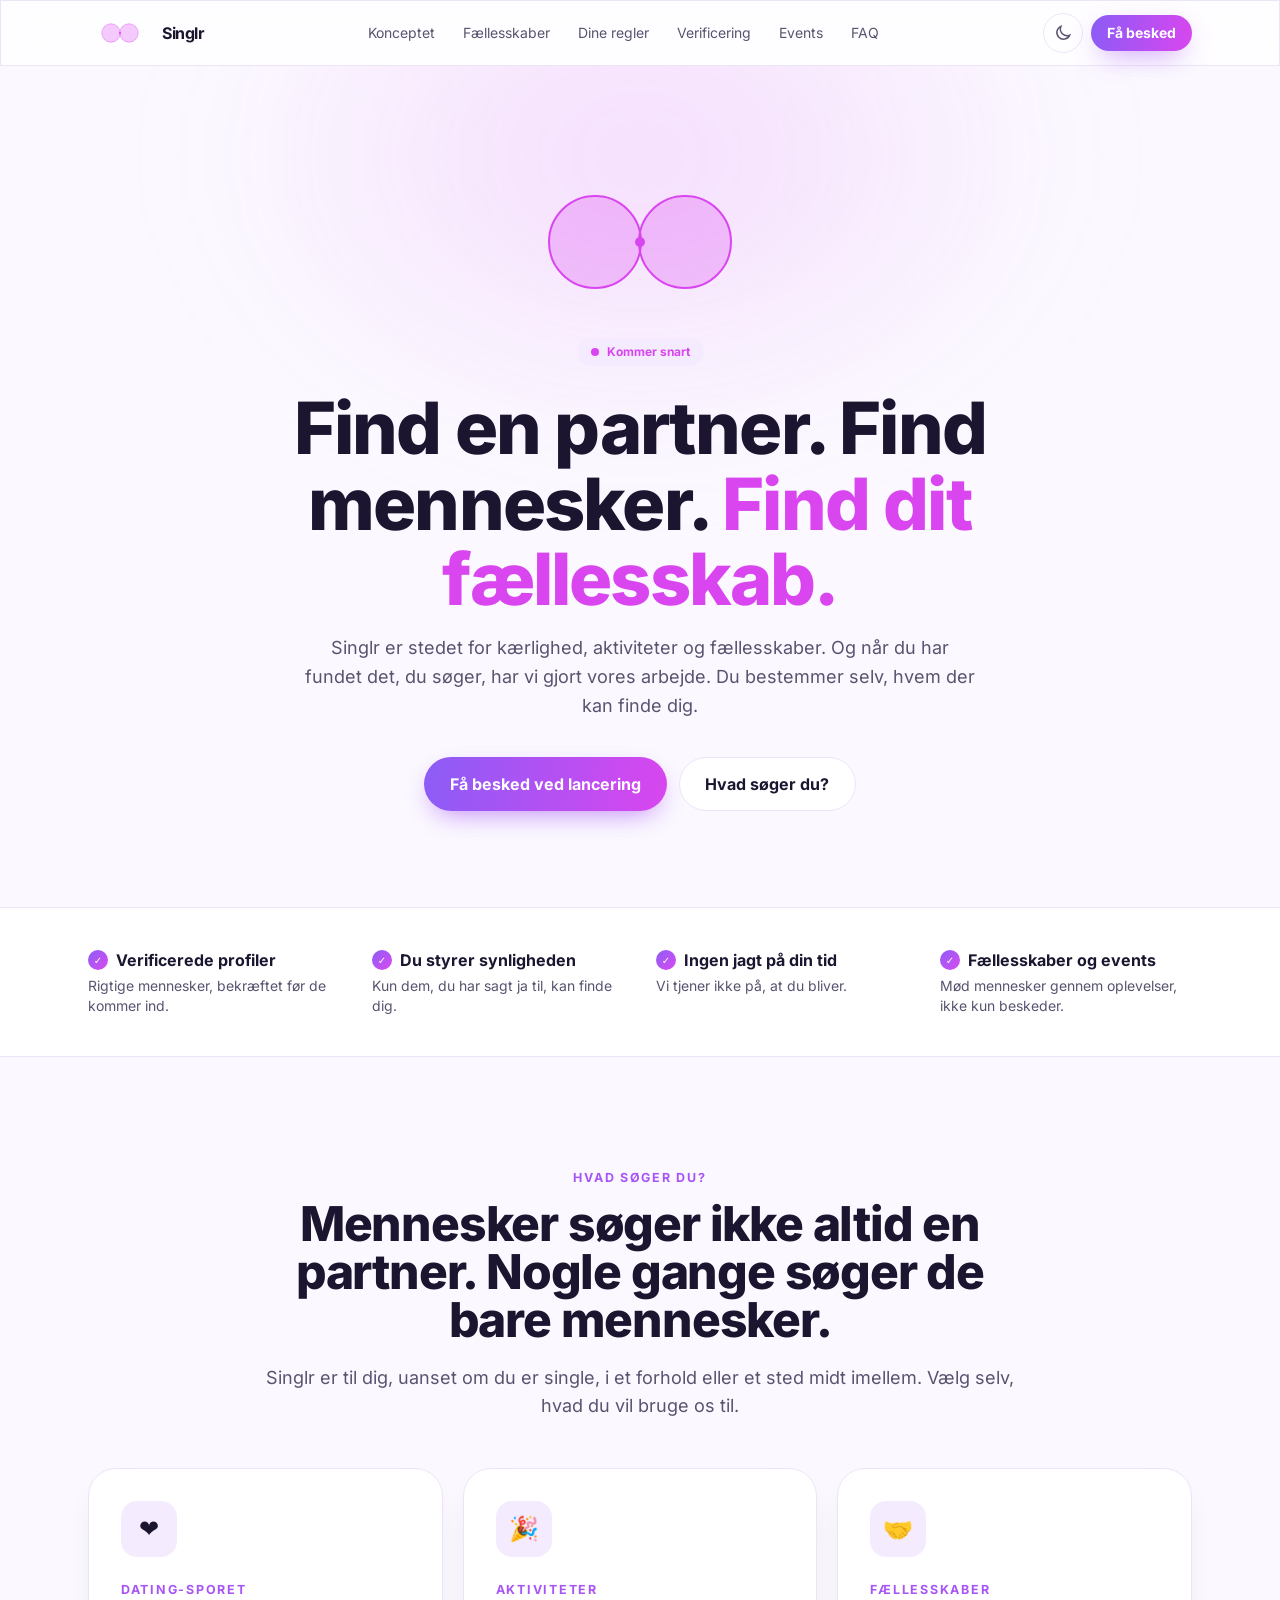
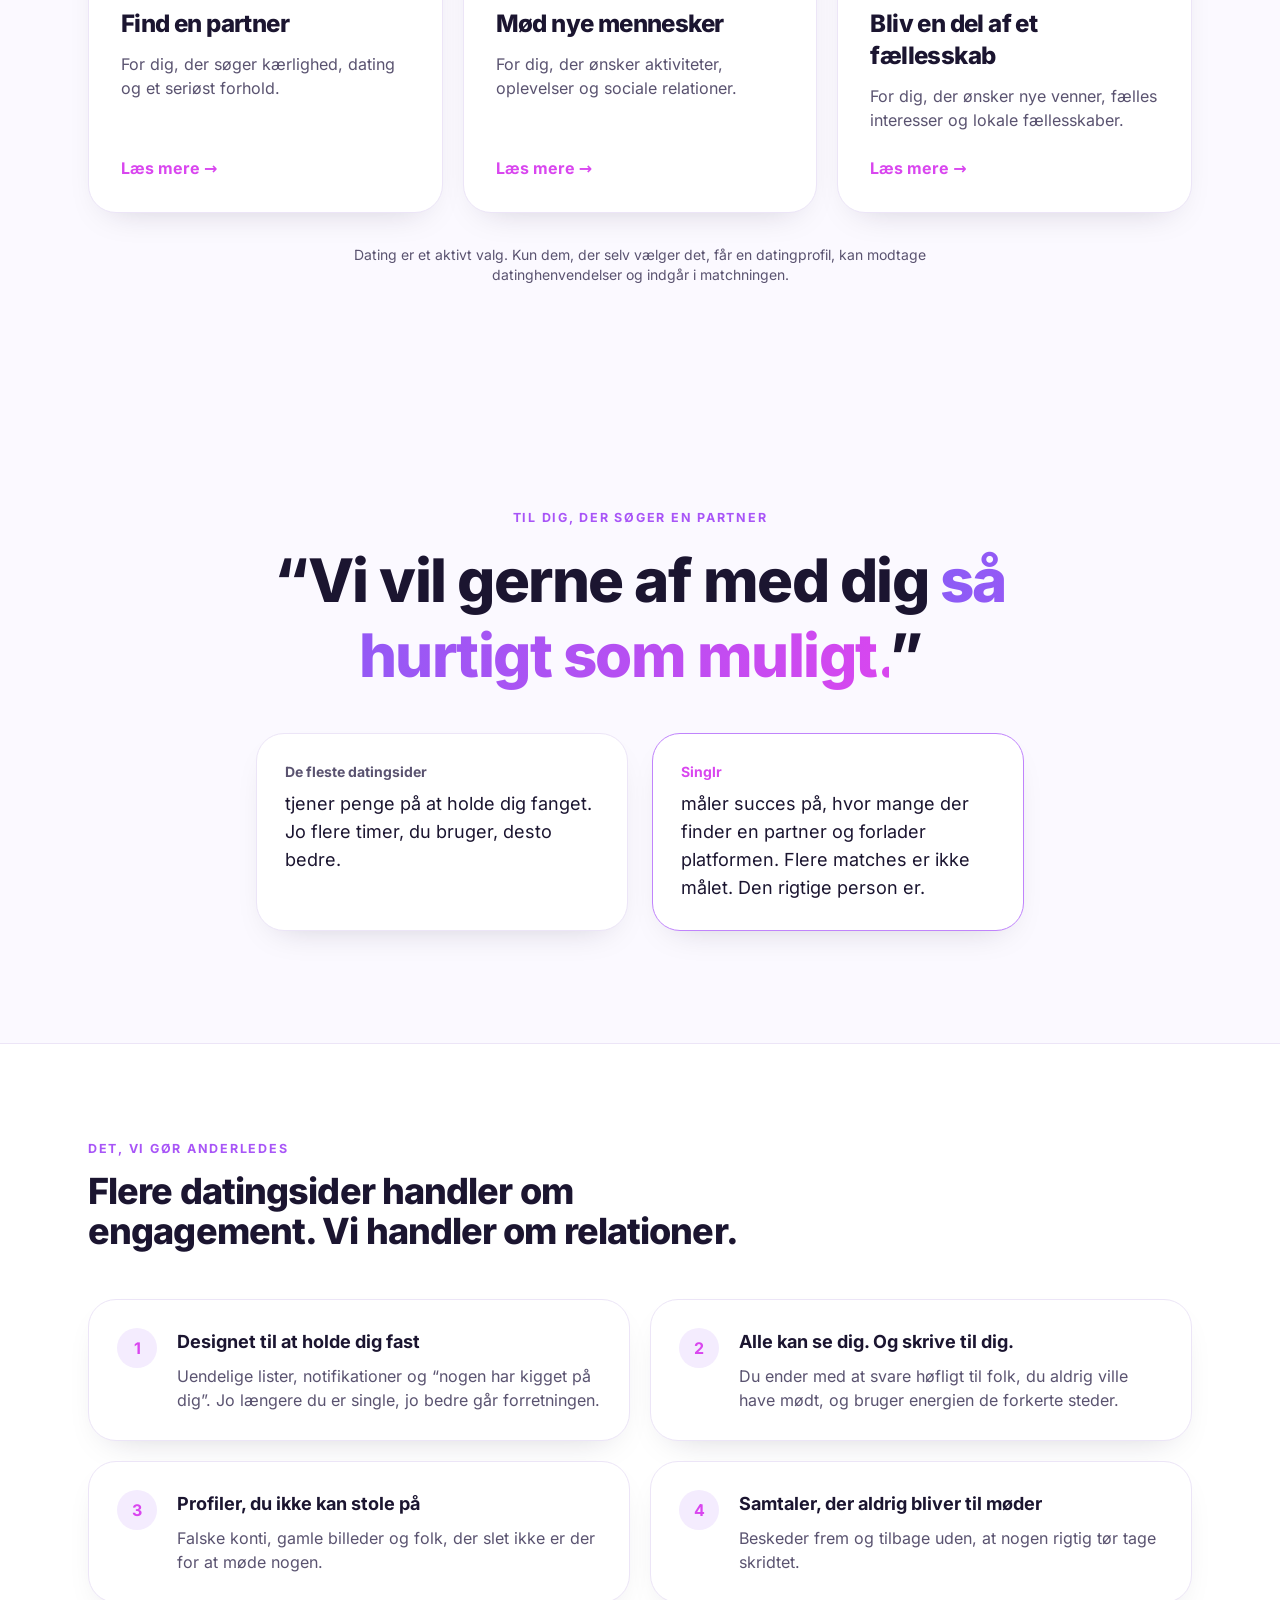
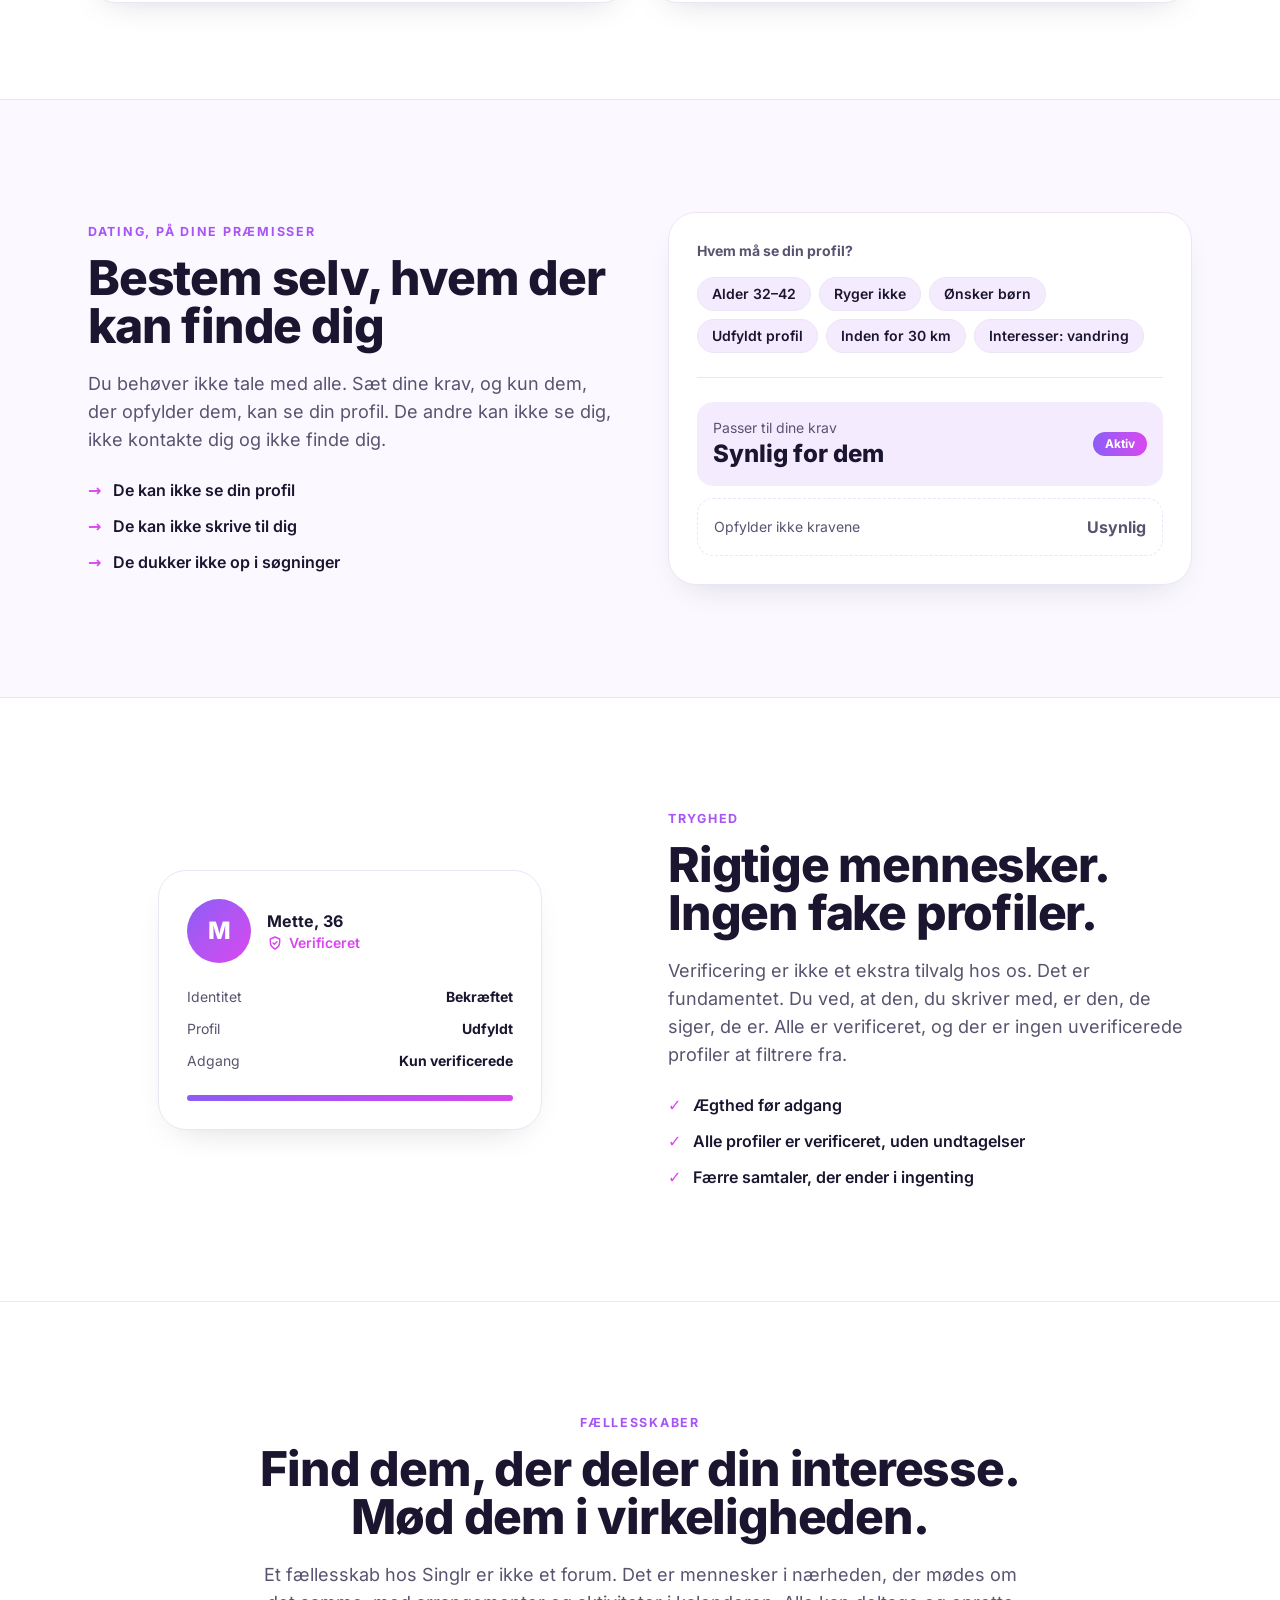
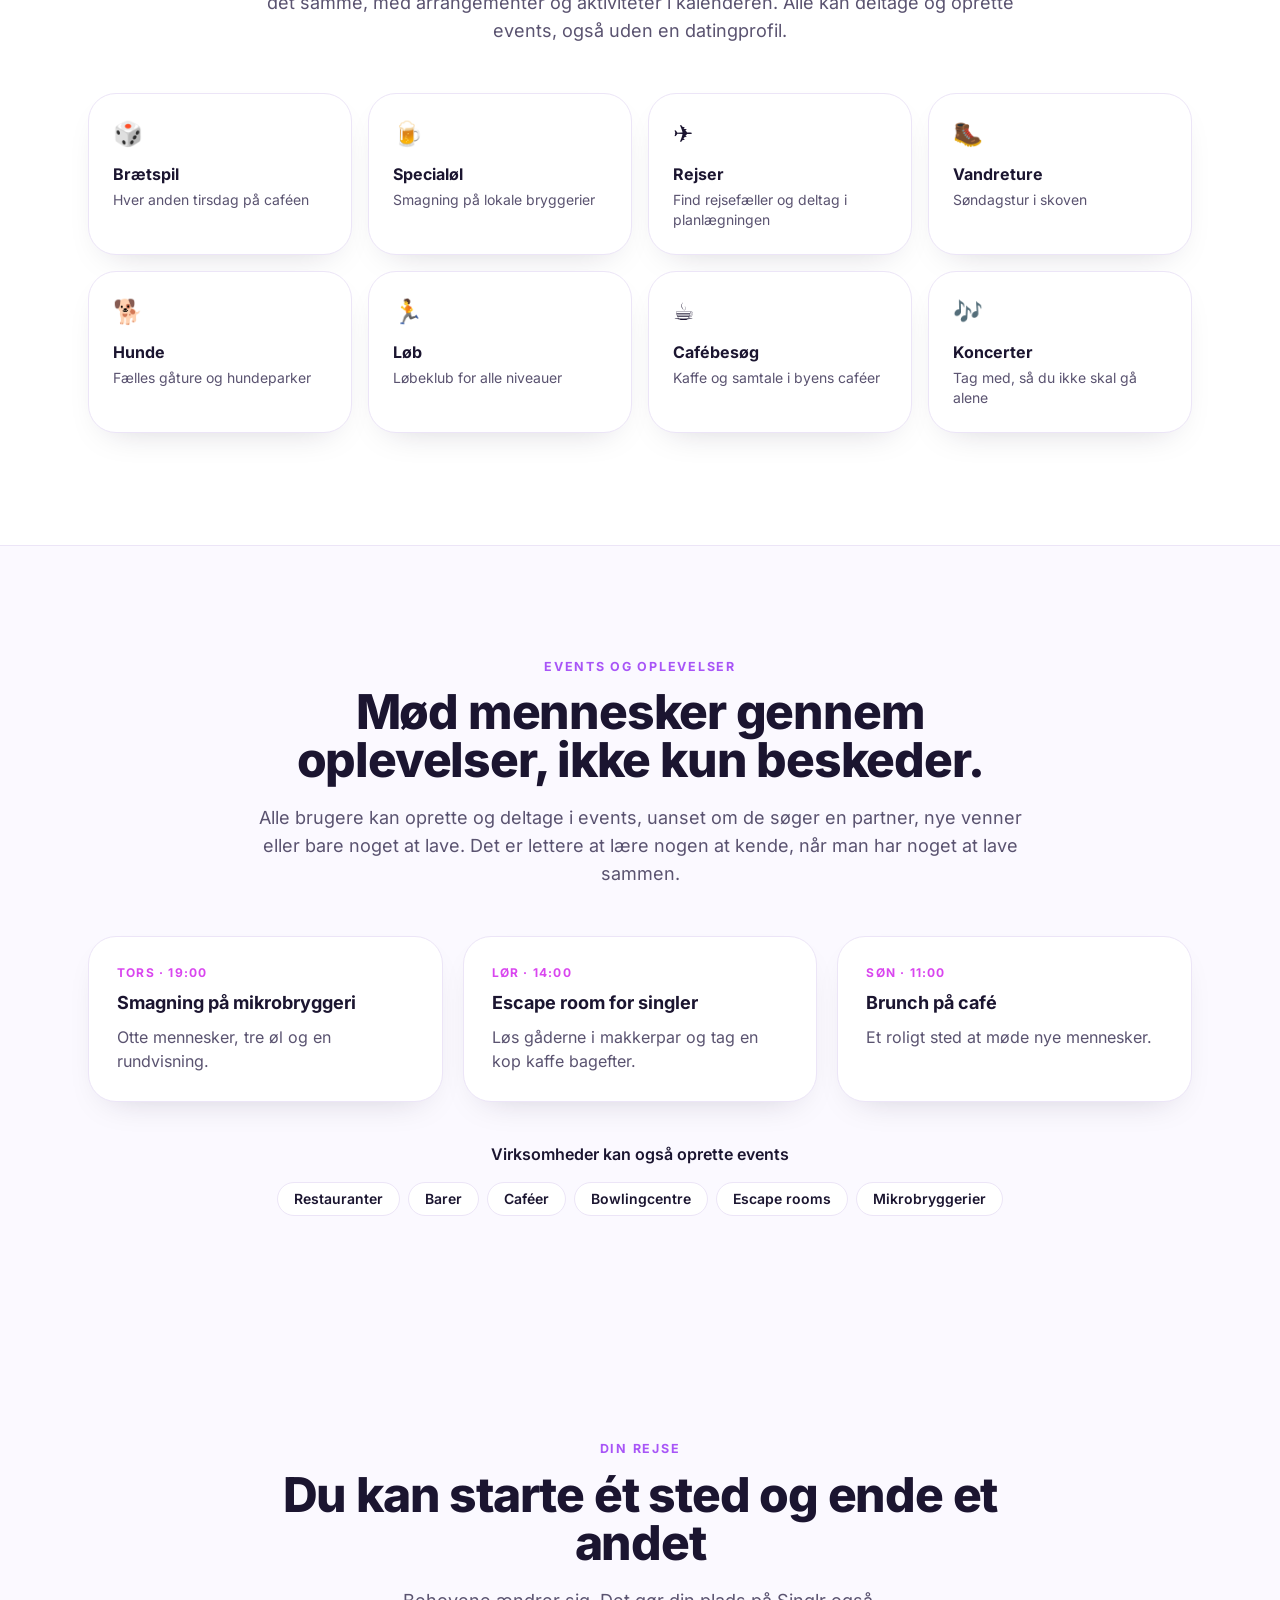
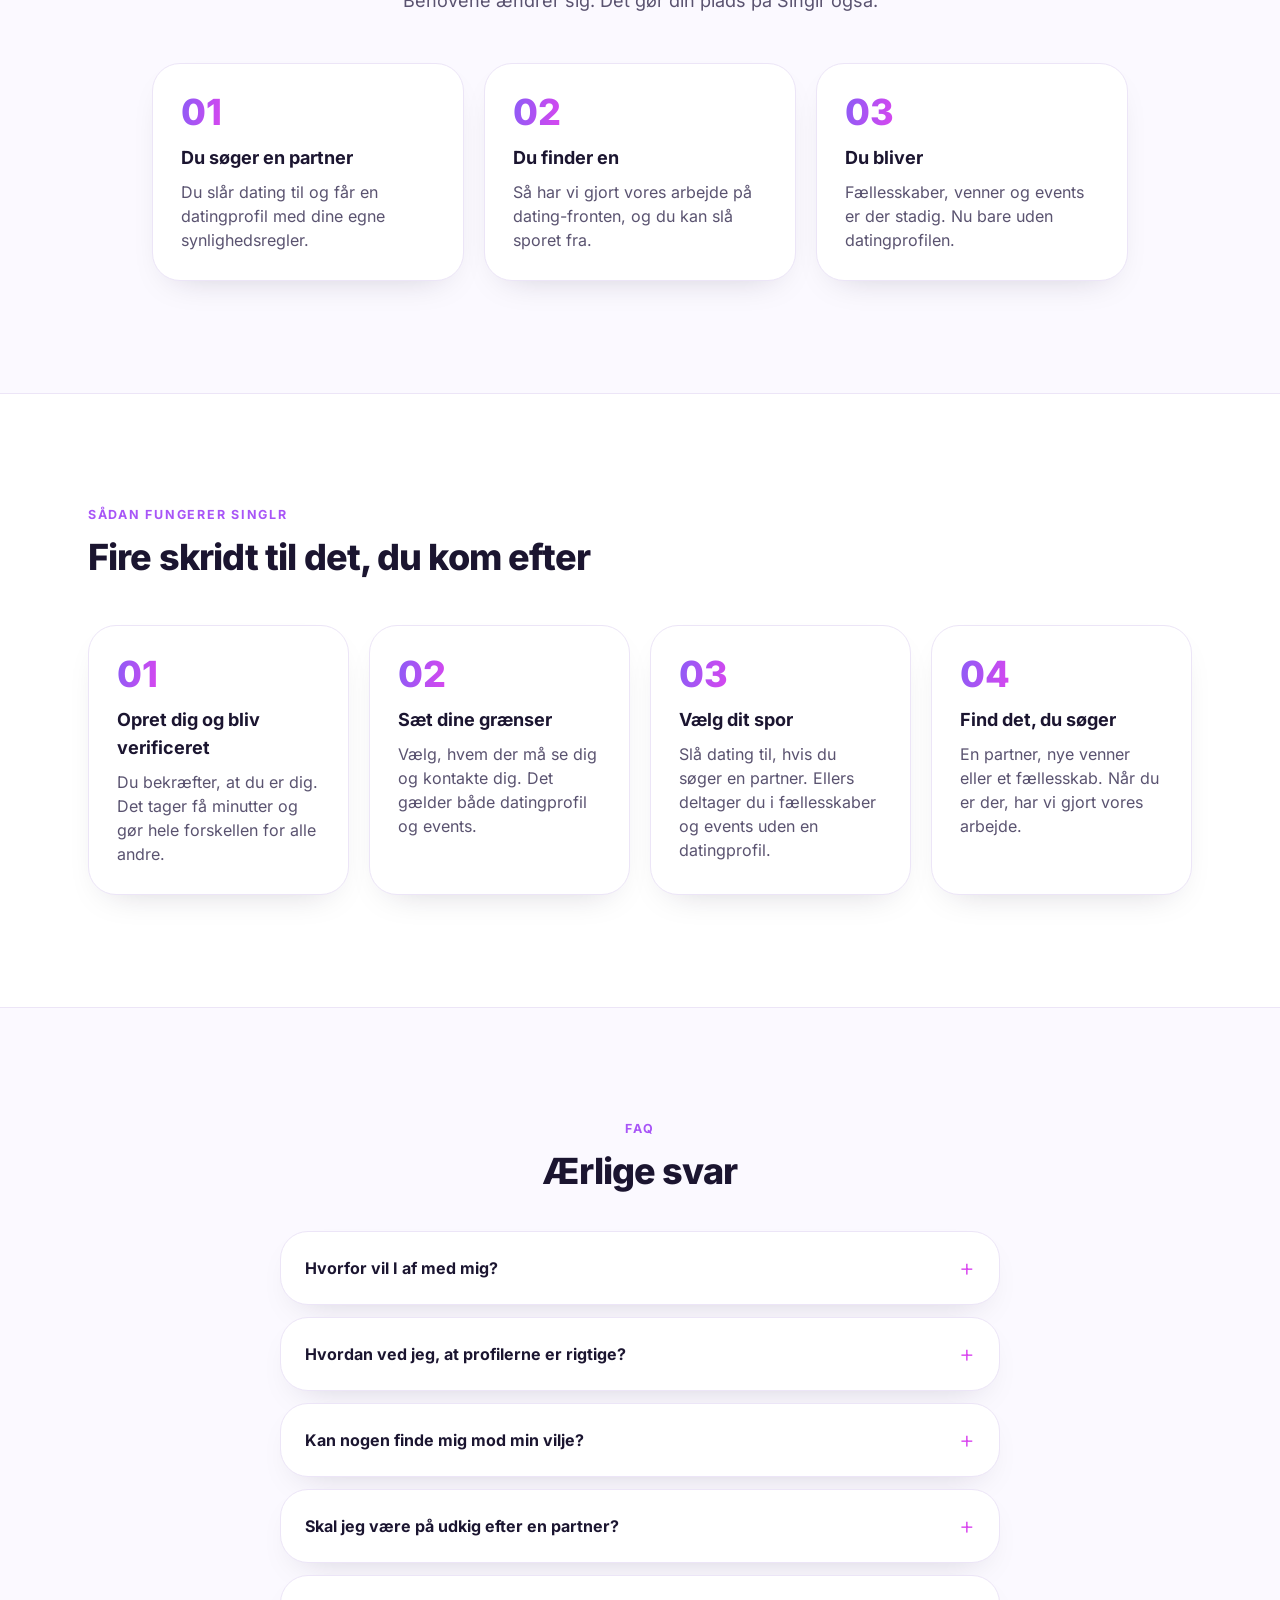
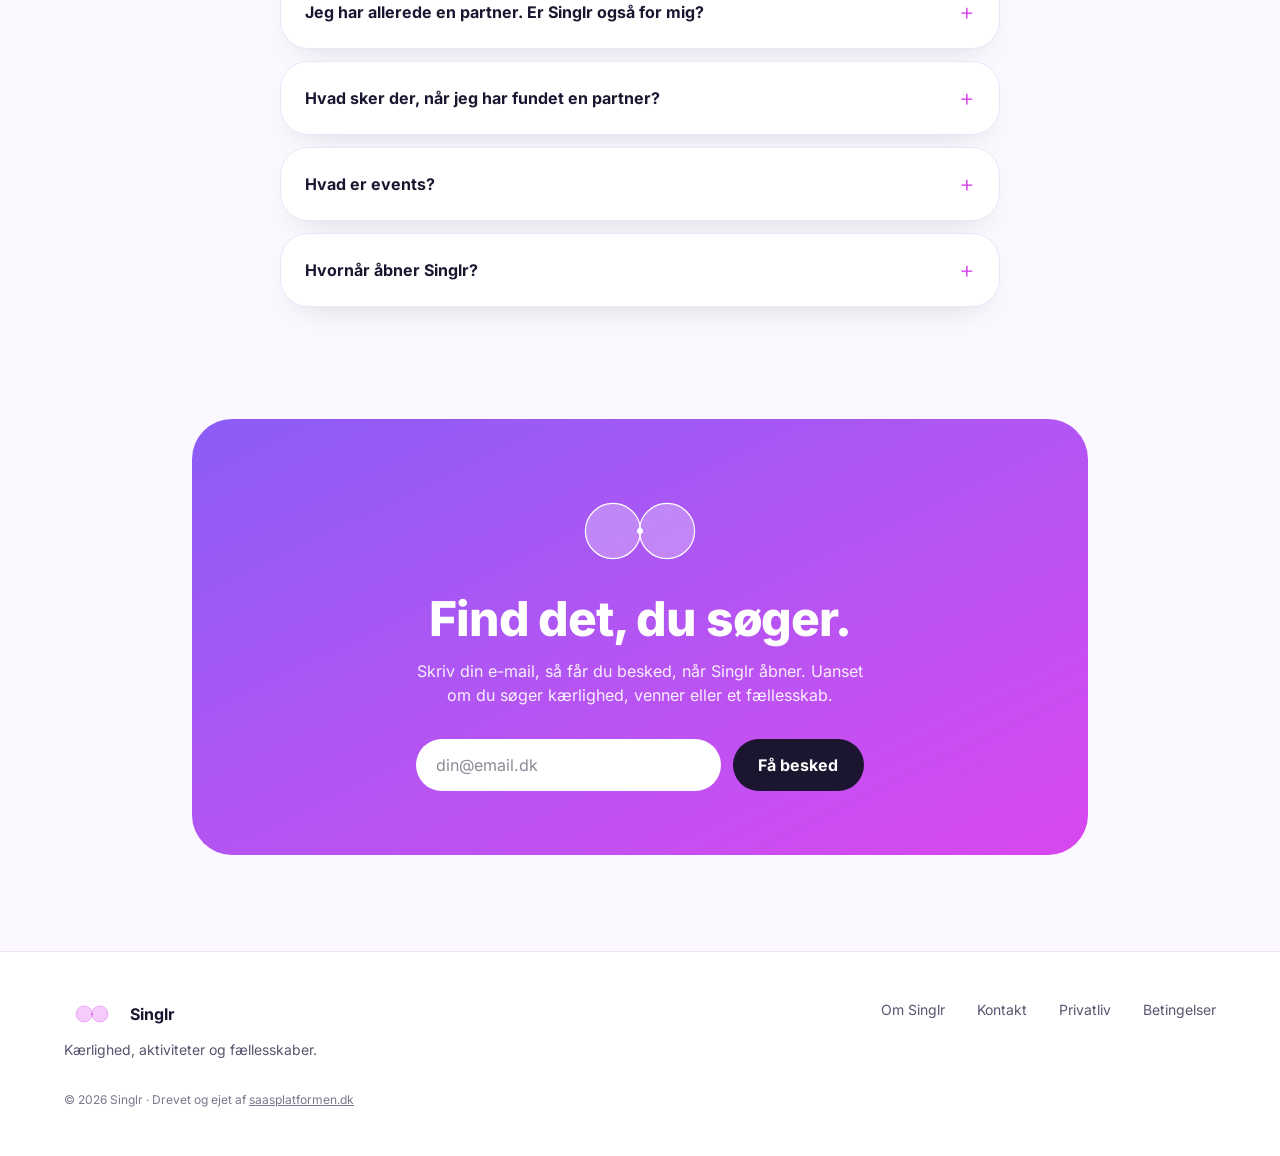
==== commit f7e01eb0: "Deploy 2026-11-15T21:57Z Co-authored-by: Copilot <223556219+Copilot@users.noreply.github.com>" ====
--- a/index.html
+++ b/index.html
@@ -2,4 +2,4 @@
     document.documentElement.classList.add('js');
     var t = localStorage.getItem('singlr-theme') || (matchMedia('(prefers-color-scheme: dark)').matches ? 'dark' : 'light');
     document.documentElement.dataset.theme = t;
-  </script><link rel="stylesheet" href="/_astro/Base.BkdA6emi.css"></head><body><a href="#main" class="sr-only focus:not-sr-only focus:fixed focus:left-4 focus:top-4 focus:z-50 focus:rounded-lg focus:bg-surface focus:px-4 focus:py-2">Spring til indhold</a><header class="sticky top-0 z-40 glass"><div class="mx-auto flex max-w-6xl items-center justify-between gap-2 px-4 py-3 sm:px-6"><a href="/" class="flex items-center gap-2.5 font-bold tracking-tight"><svg class="vis text-fuchsia h-6 w-12 sm:h-8 sm:w-16" viewBox="0 0 320 160" fill="none" aria-hidden="true" focusable="false"><g><circle class="c1" cx="115" cy="80" r="46" fill="currentColor" fill-opacity="0.28"></circle><circle class="c2" cx="205" cy="80" r="46" fill="currentColor" fill-opacity="0.28"></circle><circle class="c1" cx="115" cy="80" r="46" stroke="currentColor" stroke-width="2"></circle><circle class="c2" cx="205" cy="80" r="46" stroke="currentColor" stroke-width="2"></circle><circle cx="160" cy="80" r="5" fill="currentColor"></circle></g></svg><span>Singlr</span></a><nav class="hidden items-center gap-7 whitespace-nowrap text-sm text-body lg:flex" aria-label="Hovedmenu"><a href="#koncept" class="hover:text-ink">Konceptet</a><a href="#fællesskaber" class="hover:text-ink">Fællesskaber</a><a href="#filtre" class="hover:text-ink">Dine regler</a><a href="#verificering" class="hover:text-ink">Verificering</a><a href="#events" class="hover:text-ink">Events</a><a href="#faq" class="hover:text-ink">FAQ</a></nav><div class="flex items-center gap-2"><button type="button" data-theme-toggle class="grid h-10 w-10 place-items-center rounded-full border border-line text-body transition hover:border-fuchsia hover:text-ink" aria-label="Skift mellem lyst og mørkt tema"><svg viewBox="0 0 24 24" class="h-5 w-5" fill="none" stroke="currentColor" stroke-width="1.8" stroke-linecap="round" aria-hidden="true"><path d="M20 14.5A8 8 0 0 1 9.5 4 8 8 0 1 0 20 14.5z"></path></svg></button><a href="#venteliste" class="btn btn-primary !px-4 !py-2 text-sm whitespace-nowrap">Få besked</a></div></div></header><main id="main"><!-- HERO --><section class="relative overflow-hidden"><div class="pointer-events-none absolute left-1/2 top-[-220px] h-[620px] w-[900px] -translate-x-1/2 rounded-full blur-3xl" style="background:radial-gradient(closest-side,var(--glow),transparent)"></div><div data-stagger class="relative mx-auto max-w-4xl px-6 pb-24 pt-16 text-center md:pt-24"><svg class="vis text-fuchsia reveal mx-auto h-32 w-64 sm:h-40 sm:w-80" viewBox="0 0 320 160" fill="none" aria-hidden="true" focusable="false"><g><circle class="c1" cx="115" cy="80" r="46" fill="currentColor" fill-opacity="0.28"></circle><circle class="c2" cx="205" cy="80" r="46" fill="currentColor" fill-opacity="0.28"></circle><circle class="c1" cx="115" cy="80" r="46" stroke="currentColor" stroke-width="2"></circle><circle class="c2" cx="205" cy="80" r="46" stroke="currentColor" stroke-width="2"></circle><circle cx="160" cy="80" r="5" fill="currentColor"></circle></g></svg><span class="reveal mt-4 inline-flex items-center gap-2 rounded-full bg-tint px-3.5 py-1.5 text-xs font-bold text-fuchsia"><span class="h-2 w-2 rounded-full bg-fuchsia"></span>Kommer snart</span><h1 class="reveal mt-6 text-5xl font-extrabold leading-[1.05] tracking-tight sm:text-6xl lg:text-7xl">Find en partner. Find mennesker. <span class="text-fuchsia">Find dit fællesskab.</span></h1><p class="reveal mx-auto mt-4 max-w-2xl text-lg leading-relaxed text-body">Singlr er stedet for kærlighed, aktiviteter og fællesskaber. Og når du har fundet det, du søger, har vi gjort vores arbejde. Du bestemmer selv, hvem der kan finde dig.</p><div class="reveal mt-9 flex flex-wrap justify-center gap-3"><a href="#venteliste" class="btn btn-primary">Få besked ved lancering</a><a href="#soeger" class="btn btn-ghost">Hvad søger du?</a></div></div></section><!-- TRUST --><section aria-label="Kort fortalt" class="border-y border-line bg-surface"><div data-stagger class="mx-auto grid max-w-6xl gap-8 px-6 py-10 sm:grid-cols-2 lg:grid-cols-4"><div class="reveal"><p class="flex items-center gap-2 font-bold"><span class="grid h-5 w-5 place-items-center rounded-full bg-gradient-to-br from-violet to-fuchsia text-[10px] text-white">✓</span>Verificerede profiler</p><p class="mt-1 text-sm text-body">Rigtige mennesker, bekræftet før de kommer ind.</p></div><div class="reveal"><p class="flex items-center gap-2 font-bold"><span class="grid h-5 w-5 place-items-center rounded-full bg-gradient-to-br from-violet to-fuchsia text-[10px] text-white">✓</span>Du styrer synligheden</p><p class="mt-1 text-sm text-body">Kun dem, du har sagt ja til, kan finde dig.</p></div><div class="reveal"><p class="flex items-center gap-2 font-bold"><span class="grid h-5 w-5 place-items-center rounded-full bg-gradient-to-br from-violet to-fuchsia text-[10px] text-white">✓</span>Ingen jagt på din tid</p><p class="mt-1 text-sm text-body">Vi tjener ikke på, at du bliver.</p></div><div class="reveal"><p class="flex items-center gap-2 font-bold"><span class="grid h-5 w-5 place-items-center rounded-full bg-gradient-to-br from-violet to-fuchsia text-[10px] text-white">✓</span>Fællesskaber og events</p><p class="mt-1 text-sm text-body">Mød mennesker gennem oplevelser, ikke kun beskeder.</p></div></div></section><!-- HVAD SØGER DU --><section id="soeger" class="mx-auto max-w-6xl px-6 py-28"><div class="mx-auto max-w-3xl text-center"><p class="eyebrow reveal">Hvad søger du?</p><h2 class="reveal mt-3 text-4xl font-extrabold tracking-tight sm:text-5xl">Mennesker søger ikke altid en partner. Nogle gange søger de bare mennesker.</h2><p class="reveal mt-5 text-lg text-body">Singlr er til dig, uanset om du er single, i et forhold eller et sted midt imellem. Vælg selv, hvad du vil bruge os til.</p></div><div data-stagger class="mt-12 grid gap-5 md:grid-cols-3"><a href="#koncept" class="card reveal group flex flex-col p-8"><span class="grid h-14 w-14 place-items-center rounded-2xl bg-tint text-2xl" aria-hidden="true">❤️</span><p class="eyebrow mt-6">Dating-sporet</p><h3 class="mt-2 text-2xl font-extrabold tracking-tight">Find en partner</h3><p class="mt-3 flex-1 text-body">For dig, der søger kærlighed, dating og et seriøst forhold.</p><span class="mt-6 font-bold text-fuchsia transition group-hover:translate-x-1">Læs mere →</span></a><a href="#events" class="card reveal group flex flex-col p-8"><span class="grid h-14 w-14 place-items-center rounded-2xl bg-tint text-2xl" aria-hidden="true">🎉</span><p class="eyebrow mt-6">Aktiviteter</p><h3 class="mt-2 text-2xl font-extrabold tracking-tight">Mød nye mennesker</h3><p class="mt-3 flex-1 text-body">For dig, der ønsker aktiviteter, oplevelser og sociale relationer.</p><span class="mt-6 font-bold text-fuchsia transition group-hover:translate-x-1">Læs mere →</span></a><a href="#fællesskaber" class="card reveal group flex flex-col p-8"><span class="grid h-14 w-14 place-items-center rounded-2xl bg-tint text-2xl" aria-hidden="true">🤝</span><p class="eyebrow mt-6">Fællesskaber</p><h3 class="mt-2 text-2xl font-extrabold tracking-tight">Bliv en del af et fællesskab</h3><p class="mt-3 flex-1 text-body">For dig, der ønsker nye venner, fælles interesser og lokale fællesskaber.</p><span class="mt-6 font-bold text-fuchsia transition group-hover:translate-x-1">Læs mere →</span></a></div><p class="reveal mx-auto mt-8 max-w-2xl text-center text-sm text-body">Dating er et aktivt valg. Kun dem, der selv vælger det, får en datingprofil, kan modtage datinghenvendelser og indgår i matchningen.</p></section><!-- SLOGAN --><section id="koncept" class="mx-auto max-w-4xl px-6 py-28 text-center"><p class="eyebrow reveal">Til dig, der søger en partner</p><h2 class="reveal mt-4 text-4xl font-extrabold leading-tight tracking-tight sm:text-5xl lg:text-6xl" style="--d:60ms">“Vi vil gerne af med dig <span class="grad">så hurtigt som muligt.</span>”</h2><div data-stagger class="mx-auto mt-10 grid max-w-3xl gap-6 text-left sm:grid-cols-2"><div class="card reveal p-7"><p class="text-sm font-bold text-body">De fleste datingsider</p><p class="mt-2 text-lg">tjener penge på at holde dig fanget. Jo flere timer, du bruger, desto bedre.</p></div><div class="card reveal p-7" style="border-color:#c084fc"><p class="text-sm font-bold text-fuchsia">Singlr</p><p class="mt-2 text-lg">måler succes på, hvor mange der finder en partner og forlader platformen. Flere matches er ikke målet. Den rigtige person er.</p></div></div></section><!-- PROBLEMER --><section class="border-y border-line bg-surface py-24"><div class="mx-auto max-w-6xl px-6"><p class="eyebrow reveal">Det, vi gør anderledes</p><h2 class="reveal mt-3 max-w-2xl text-4xl font-extrabold tracking-tight">Flere datingsider handler om engagement. Vi handler om relationer.</h2><div data-stagger class="mt-12 grid gap-5 sm:grid-cols-2"><article class="card reveal flex gap-5 p-7"><span class="grid h-10 w-10 shrink-0 place-items-center rounded-full bg-tint font-bold text-fuchsia">1</span><div><h3 class="text-lg font-bold">Designet til at holde dig fast</h3><p class="mt-2 text-body">Uendelige lister, notifikationer og “nogen har kigget på dig”. Jo længere du er single, jo bedre går forretningen.</p></div></article><article class="card reveal flex gap-5 p-7"><span class="grid h-10 w-10 shrink-0 place-items-center rounded-full bg-tint font-bold text-fuchsia">2</span><div><h3 class="text-lg font-bold">Alle kan se dig. Og skrive til dig.</h3><p class="mt-2 text-body">Du ender med at svare høfligt til folk, du aldrig ville have mødt, og bruger energien de forkerte steder.</p></div></article><article class="card reveal flex gap-5 p-7"><span class="grid h-10 w-10 shrink-0 place-items-center rounded-full bg-tint font-bold text-fuchsia">3</span><div><h3 class="text-lg font-bold">Profiler, du ikke kan stole på</h3><p class="mt-2 text-body">Falske konti, gamle billeder og folk, der slet ikke er der for at møde nogen.</p></div></article><article class="card reveal flex gap-5 p-7"><span class="grid h-10 w-10 shrink-0 place-items-center rounded-full bg-tint font-bold text-fuchsia">4</span><div><h3 class="text-lg font-bold">Samtaler, der aldrig bliver til møder</h3><p class="mt-2 text-body">Beskeder frem og tilbage uden, at nogen rigtig tør tage skridtet.</p></div></article></div></div></section><!-- FILTRE --><section id="filtre" class="mx-auto max-w-6xl px-6 py-28"><div data-stagger class="grid items-center gap-14 lg:grid-cols-2"><div><p class="eyebrow reveal">Dating, på dine præmisser</p><h2 class="reveal mt-3 text-4xl font-extrabold tracking-tight sm:text-5xl">Bestem selv, hvem der kan finde dig</h2><p class="reveal mt-5 text-lg text-body">Du behøver ikke tale med alle. Sæt dine krav, og kun dem, der opfylder dem, kan se din profil. De andre kan ikke se dig, ikke kontakte dig og ikke finde dig.</p><ul class="mt-6 space-y-3 font-semibold"><li class="reveal flex gap-3"><span class="text-fuchsia">→</span>De kan ikke se din profil</li><li class="reveal flex gap-3"><span class="text-fuchsia">→</span>De kan ikke skrive til dig</li><li class="reveal flex gap-3"><span class="text-fuchsia">→</span>De dukker ikke op i søgninger</li></ul></div><div class="reveal card relative p-7" aria-hidden="true"><p class="text-sm font-bold text-body">Hvem må se din profil?</p><div class="mt-4 flex flex-wrap gap-2"><span class="rounded-full border border-line bg-tint px-3.5 py-1.5 text-sm font-semibold transition hover:border-fuchsia">Alder 32–42</span><span class="rounded-full border border-line bg-tint px-3.5 py-1.5 text-sm font-semibold transition hover:border-fuchsia">Ryger ikke</span><span class="rounded-full border border-line bg-tint px-3.5 py-1.5 text-sm font-semibold transition hover:border-fuchsia">Ønsker børn</span><span class="rounded-full border border-line bg-tint px-3.5 py-1.5 text-sm font-semibold transition hover:border-fuchsia">Udfyldt profil</span><span class="rounded-full border border-line bg-tint px-3.5 py-1.5 text-sm font-semibold transition hover:border-fuchsia">Verificeret</span><span class="rounded-full border border-line bg-tint px-3.5 py-1.5 text-sm font-semibold transition hover:border-fuchsia">Inden for 30 km</span><span class="rounded-full border border-line bg-tint px-3.5 py-1.5 text-sm font-semibold transition hover:border-fuchsia">Interesser: vandring</span></div><div class="mt-6 h-px bg-line"></div><div class="mt-6 flex items-center justify-between rounded-2xl bg-tint p-4"><div><p class="text-sm text-body">Passer til dine krav</p><p class="text-2xl font-extrabold">Synlig for dem</p></div><span class="rounded-full bg-gradient-to-r from-violet to-fuchsia px-3 py-1 text-xs font-bold text-white">Aktiv</span></div><div class="mt-3 flex items-center justify-between rounded-2xl border border-dashed border-line p-4 text-body"><p class="text-sm">Opfylder ikke kravene</p><p class="font-bold">Usynlig</p></div></div></div></section><!-- VERIFICERING --><section id="verificering" class="border-y border-line bg-surface py-28"><div data-stagger class="mx-auto grid max-w-6xl items-center gap-14 px-6 lg:grid-cols-2"><div class="reveal order-2 mx-auto w-full max-w-sm lg:order-1" aria-hidden="true"><div class="card p-7"><div class="flex items-center gap-4"><div class="grid h-16 w-16 place-items-center rounded-full bg-gradient-to-br from-violet to-fuchsia text-2xl font-extrabold text-white">M</div><div><p class="font-bold">Mette, 36</p><p class="flex items-center gap-1.5 text-sm font-semibold text-fuchsia"><svg viewBox="0 0 24 24" class="h-4 w-4" fill="none" stroke="currentColor" stroke-width="2.2" stroke-linecap="round" stroke-linejoin="round"><path d="M12 3l7 3v5c0 5-3 8-7 10-4-2-7-5-7-10V6z"></path><path d="M9 12l2 2 4-4"></path></svg>Verificeret</p></div></div><div class="mt-6 space-y-3 text-sm"><div class="flex justify-between"><span class="text-body">Identitet</span><b>Bekræftet</b></div><div class="flex justify-between"><span class="text-body">Profil</span><b>Udfyldt</b></div><div class="flex justify-between"><span class="text-body">Verificeringsniveau</span><b>Højt</b></div></div><div class="bar mt-6 h-1.5 rounded-full"></div></div></div><div class="order-1 lg:order-2"><p class="eyebrow reveal">Tryghed</p><h2 class="reveal mt-3 text-4xl font-extrabold tracking-tight sm:text-5xl">Rigtige mennesker. Ingen fake profiler.</h2><p class="reveal mt-5 text-lg text-body">Verificering er ikke et ekstra tilvalg hos os. Det er fundamentet. Du ved, at den, du skriver med, er den, de siger, de er, og du kan vælge, at kun verificerede profiler må kontakte dig.</p><ul class="mt-6 space-y-3 font-semibold"><li class="reveal flex gap-3"><span class="text-fuchsia">✓</span>Ægthed før adgang</li><li class="reveal flex gap-3"><span class="text-fuchsia">✓</span>Verificeringsniveau, du selv kan filtrere på</li><li class="reveal flex gap-3"><span class="text-fuchsia">✓</span>Færre samtaler, der ender i ingenting</li></ul></div></div></section><!-- FÆLLESSKABER --><section id="fællesskaber" class="border-b border-line bg-surface py-28"><div class="mx-auto max-w-6xl px-6"><div class="mx-auto max-w-3xl text-center"><p class="eyebrow reveal">Fællesskaber</p><h2 class="reveal mt-3 text-4xl font-extrabold tracking-tight sm:text-5xl">Find dem, der deler din interesse. Mød dem i virkeligheden.</h2><p class="reveal mt-5 text-lg text-body">Et fællesskab hos Singlr er ikke et forum. Det er mennesker i nærheden, der mødes om det samme, med arrangementer og aktiviteter i kalenderen. Alle kan deltage og oprette events, også uden en datingprofil.</p></div><div data-stagger class="mt-12 grid gap-4 sm:grid-cols-2 lg:grid-cols-4"><article class="card reveal p-6"><span class="text-2xl" aria-hidden="true">🎲</span><h3 class="mt-3 font-bold">Brætspil</h3><p class="mt-1 text-sm text-body">Hver anden tirsdag på caféen</p></article><article class="card reveal p-6"><span class="text-2xl" aria-hidden="true">🍺</span><h3 class="mt-3 font-bold">Specialøl</h3><p class="mt-1 text-sm text-body">Smagning på lokale bryggerier</p></article><article class="card reveal p-6"><span class="text-2xl" aria-hidden="true">✈️</span><h3 class="mt-3 font-bold">Rejser</h3><p class="mt-1 text-sm text-body">Find rejsefæller og deltag i planlægningen</p></article><article class="card reveal p-6"><span class="text-2xl" aria-hidden="true">🥾</span><h3 class="mt-3 font-bold">Vandreture</h3><p class="mt-1 text-sm text-body">Søndagstur i skoven</p></article><article class="card reveal p-6"><span class="text-2xl" aria-hidden="true">🐕</span><h3 class="mt-3 font-bold">Hunde</h3><p class="mt-1 text-sm text-body">Fælles gåture og hundeparker</p></article><article class="card reveal p-6"><span class="text-2xl" aria-hidden="true">🏃</span><h3 class="mt-3 font-bold">Løb</h3><p class="mt-1 text-sm text-body">Løbeklub for alle niveauer</p></article><article class="card reveal p-6"><span class="text-2xl" aria-hidden="true">☕</span><h3 class="mt-3 font-bold">Cafébesøg</h3><p class="mt-1 text-sm text-body">Kaffe og samtale i byens caféer</p></article><article class="card reveal p-6"><span class="text-2xl" aria-hidden="true">🎶</span><h3 class="mt-3 font-bold">Koncerter</h3><p class="mt-1 text-sm text-body">Tag med, så du ikke skal gå alene</p></article></div></div></section><!-- EVENTS --><section id="events" class="mx-auto max-w-6xl px-6 py-28"><div class="mx-auto max-w-3xl text-center"><p class="eyebrow reveal">Events og oplevelser</p><h2 class="reveal mt-3 text-4xl font-extrabold tracking-tight sm:text-5xl">Mød mennesker gennem oplevelser, ikke kun beskeder.</h2><p class="reveal mt-5 text-lg text-body">Alle brugere kan oprette og deltage i events, uanset om de søger en partner, nye venner eller bare noget at lave. Det er lettere at lære nogen at kende, når man har noget at lave sammen.</p></div><div data-stagger class="mt-12 grid gap-5 lg:grid-cols-3"><article class="card reveal p-7"><p class="text-xs font-bold uppercase tracking-widest text-fuchsia">Tors · 19:00</p><h3 class="mt-2 text-lg font-bold">Smagning på mikrobryggeri</h3><p class="mt-2 text-body">Otte mennesker, tre øl og en rundvisning.</p></article><article class="card reveal p-7"><p class="text-xs font-bold uppercase tracking-widest text-fuchsia">Lør · 14:00</p><h3 class="mt-2 text-lg font-bold">Escape room for singler</h3><p class="mt-2 text-body">Løs gåderne i makkerpar og tag en kop kaffe bagefter.</p></article><article class="card reveal p-7"><p class="text-xs font-bold uppercase tracking-widest text-fuchsia">Søn · 11:00</p><h3 class="mt-2 text-lg font-bold">Brunch på café</h3><p class="mt-2 text-body">Et roligt sted at møde nye mennesker.</p></article></div><div class="reveal mt-10 text-center"><p class="font-semibold">Virksomheder kan også oprette events</p><div class="mt-4 flex flex-wrap justify-center gap-2"><span class="rounded-full border border-line bg-surface px-4 py-1.5 text-sm font-semibold">Restauranter</span><span class="rounded-full border border-line bg-surface px-4 py-1.5 text-sm font-semibold">Barer</span><span class="rounded-full border border-line bg-surface px-4 py-1.5 text-sm font-semibold">Caféer</span><span class="rounded-full border border-line bg-surface px-4 py-1.5 text-sm font-semibold">Bowlingcentre</span><span class="rounded-full border border-line bg-surface px-4 py-1.5 text-sm font-semibold">Escape rooms</span><span class="rounded-full border border-line bg-surface px-4 py-1.5 text-sm font-semibold">Mikrobryggerier</span></div></div></section><!-- LIVSCYKLUS --><section class="mx-auto max-w-5xl px-6 py-28"><div class="mx-auto max-w-3xl text-center"><p class="eyebrow reveal">Din rejse</p><h2 class="reveal mt-3 text-4xl font-extrabold tracking-tight sm:text-5xl">Du kan starte ét sted og ende et andet</h2><p class="reveal mt-5 text-lg text-body">Behovene ændrer sig. Det gør din plads på Singlr også.</p></div><ol data-stagger class="mt-12 grid gap-5 md:grid-cols-3"><li class="card reveal relative p-7"><span class="grad text-4xl font-extrabold">01</span><h3 class="mt-3 text-lg font-bold">Du søger en partner</h3><p class="mt-2 text-body">Du slår dating til og får en datingprofil med dine egne synlighedsregler.</p></li><li class="card reveal relative p-7"><span class="grad text-4xl font-extrabold">02</span><h3 class="mt-3 text-lg font-bold">Du finder en</h3><p class="mt-2 text-body">Så har vi gjort vores arbejde på dating-fronten, og du kan slå sporet fra.</p></li><li class="card reveal relative p-7"><span class="grad text-4xl font-extrabold">03</span><h3 class="mt-3 text-lg font-bold">Du bliver</h3><p class="mt-2 text-body">Fællesskaber, venner og events er der stadig. Nu bare uden datingprofilen.</p></li></ol></section><!-- SÅDAN FUNGERER --><section class="border-y border-line bg-surface py-28"><div class="mx-auto max-w-6xl px-6"><p class="eyebrow reveal">Sådan fungerer Singlr</p><h2 class="reveal mt-3 max-w-2xl text-4xl font-extrabold tracking-tight">Fire skridt til det, du kom efter</h2><ol data-stagger class="mt-12 grid gap-5 sm:grid-cols-2 lg:grid-cols-4"><li class="card reveal p-7"><span class="grad text-4xl font-extrabold">01</span><h3 class="mt-3 text-lg font-bold">Opret dig og bliv verificeret</h3><p class="mt-2 text-body">Du bekræfter, at du er dig. Det tager få minutter og gør hele forskellen for alle andre.</p></li><li class="card reveal p-7"><span class="grad text-4xl font-extrabold">02</span><h3 class="mt-3 text-lg font-bold">Sæt dine grænser</h3><p class="mt-2 text-body">Vælg, hvem der må se dig og kontakte dig. Det gælder både datingprofil og events.</p></li><li class="card reveal p-7"><span class="grad text-4xl font-extrabold">03</span><h3 class="mt-3 text-lg font-bold">Vælg dit spor</h3><p class="mt-2 text-body">Slå dating til, hvis du søger en partner. Ellers deltager du i fællesskaber og events uden en datingprofil.</p></li><li class="card reveal p-7"><span class="grad text-4xl font-extrabold">04</span><h3 class="mt-3 text-lg font-bold">Find det, du søger</h3><p class="mt-2 text-body">En partner, nye venner eller et fællesskab. Når du er der, har vi gjort vores arbejde.</p></li></ol></div></section><!-- FAQ --><section id="faq" class="mx-auto max-w-3xl px-6 py-28"><p class="eyebrow reveal text-center">FAQ</p><h2 class="reveal mt-3 text-center text-4xl font-extrabold tracking-tight">Ærlige svar</h2><div class="mt-10 space-y-3"><details class="card reveal group px-6 py-5"><summary class="flex items-center justify-between gap-4 font-bold">Hvorfor vil I af med mig?<span class="chev text-2xl font-light text-fuchsia transition-transform" aria-hidden="true">+</span></summary><p class="mt-3 text-body">Fordi vi måler os på, hvor mange der finder en partner og forlader Singlr. Vi har ingen interesse i, at du bliver hængende.</p></details><details class="card reveal group px-6 py-5"><summary class="flex items-center justify-between gap-4 font-bold">Hvordan ved jeg, at profilerne er rigtige?<span class="chev text-2xl font-light text-fuchsia transition-transform" aria-hidden="true">+</span></summary><p class="mt-3 text-body">Alle profiler skal verificeres, før de bliver synlige. Du kan selv vælge, at kun verificerede kan se og kontakte dig.</p></details><details class="card reveal group px-6 py-5"><summary class="flex items-center justify-between gap-4 font-bold">Kan nogen finde mig mod min vilje?<span class="chev text-2xl font-light text-fuchsia transition-transform" aria-hidden="true">+</span></summary><p class="mt-3 text-body">Nej. Opfylder en bruger ikke dine krav, kan vedkommende hverken se din profil, kontakte dig eller finde dig.</p></details><details class="card reveal group px-6 py-5"><summary class="flex items-center justify-between gap-4 font-bold">Skal jeg være på udkig efter en partner?<span class="chev text-2xl font-light text-fuchsia transition-transform" aria-hidden="true">+</span></summary><p class="mt-3 text-body">Nej. Dating er et valg, du aktivt tager. Vil du bare mødes med andre, får du ingen datingprofil, men kan stadig bruge fællesskaber og events.</p></details><details class="card reveal group px-6 py-5"><summary class="flex items-center justify-between gap-4 font-bold">Jeg har allerede en partner. Er Singlr også for mig?<span class="chev text-2xl font-light text-fuchsia transition-transform" aria-hidden="true">+</span></summary><p class="mt-3 text-body">Ja. Mange søger nye venner, interesser og aktiviteter. Du kan deltage i fællesskaber og events uden at blive vist i dating.</p></details><details class="card reveal group px-6 py-5"><summary class="flex items-center justify-between gap-4 font-bold">Hvad sker der, når jeg har fundet en partner?<span class="chev text-2xl font-light text-fuchsia transition-transform" aria-hidden="true">+</span></summary><p class="mt-3 text-body">Du kan stoppe dating og blive i fællesskaberne. Din datingprofil forsvinder, og du kan fortsat mødes med andre til aktiviteter.</p></details><details class="card reveal group px-6 py-5"><summary class="flex items-center justify-between gap-4 font-bold">Hvad er events?<span class="chev text-2xl font-light text-fuchsia transition-transform" aria-hidden="true">+</span></summary><p class="mt-3 text-body">Både brugere og lokale steder kan oprette events, fx en aften på et mikrobryggeri eller en escape room. Du møder andre gennem oplevelser, ikke kun beskeder.</p></details><details class="card reveal group px-6 py-5"><summary class="flex items-center justify-between gap-4 font-bold">Hvornår åbner Singlr?<span class="chev text-2xl font-light text-fuchsia transition-transform" aria-hidden="true">+</span></summary><p class="mt-3 text-body">Vi er ikke live endnu. Skriv dig op, så får du besked, når vi åbner.</p></details></div></section><!-- CTA --><section id="venteliste" class="px-6 pb-24"><div class="relative mx-auto max-w-4xl overflow-hidden rounded-[2.5rem] bg-gradient-to-br from-violet to-fuchsia p-10 text-center text-white sm:p-16"><svg class="vis text-fuchsia reveal mx-auto h-24 w-48 !text-white" viewBox="0 0 320 160" fill="none" aria-hidden="true" focusable="false"><g><circle class="c1" cx="115" cy="80" r="46" fill="currentColor" fill-opacity="0.28"></circle><circle class="c2" cx="205" cy="80" r="46" fill="currentColor" fill-opacity="0.28"></circle><circle class="c1" cx="115" cy="80" r="46" stroke="currentColor" stroke-width="2"></circle><circle class="c2" cx="205" cy="80" r="46" stroke="currentColor" stroke-width="2"></circle><circle cx="160" cy="80" r="5" fill="currentColor"></circle></g></svg><h2 class="reveal mt-4 text-4xl font-extrabold tracking-tight sm:text-5xl">Find det, du søger.</h2><p class="reveal mx-auto mt-4 max-w-md text-white/90">Skriv din e-mail, så får du besked, når Singlr åbner. Uanset om du søger kærlighed, venner eller et fællesskab.</p><form data-notify class="reveal mx-auto mt-8 flex max-w-md flex-col gap-3 sm:flex-row"><label class="sr-only" for="email">E-mail</label><input id="email" type="email" required placeholder="din@email.dk" autocomplete="email" class="min-w-0 flex-1 rounded-full bg-white px-5 py-3.5 text-[#1b1530] outline-none transition focus:ring-4 focus:ring-white/40"><button type="submit" class="btn !bg-[#1b1530] text-white hover:!bg-black">Få besked</button></form><p id="notify-ok" hidden class="mt-6 font-semibold">Tak! Vi skriver til dig, når vi er klar.</p></div></section></main><footer class="border-t border-line bg-surface px-6 py-12"><div class="mx-auto flex max-w-6xl flex-col justify-between gap-8 md:flex-row"><div><div class="flex items-center gap-2.5 font-bold"><svg class="vis text-fuchsia h-7 w-14" viewBox="0 0 320 160" fill="none" aria-hidden="true" focusable="false"><g><circle class="c1" cx="115" cy="80" r="46" fill="currentColor" fill-opacity="0.28"></circle><circle class="c2" cx="205" cy="80" r="46" fill="currentColor" fill-opacity="0.28"></circle><circle class="c1" cx="115" cy="80" r="46" stroke="currentColor" stroke-width="2"></circle><circle class="c2" cx="205" cy="80" r="46" stroke="currentColor" stroke-width="2"></circle><circle cx="160" cy="80" r="5" fill="currentColor"></circle></g></svg>Singlr</div><p class="mt-3 text-sm text-body">Kærlighed, aktiviteter og fællesskaber.</p></div><nav class="flex flex-wrap gap-x-8 gap-y-3 text-sm text-body" aria-label="Footer"><a href="#koncept" class="hover:text-ink">Om Singlr</a><a href="mailto:kontakt@saasplatformen.dk" class="hover:text-ink">Kontakt</a><a href="/privatliv/" class="hover:text-ink">Privatliv</a><a href="/betingelser/" class="hover:text-ink">Betingelser</a></nav></div><p class="mx-auto mt-8 max-w-6xl text-xs text-body/80">© 2026 Singlr · Drevet og ejet af <a href="https://saasplatformen.dk" target="_blank" rel="noopener noreferrer" class="underline hover:text-ink">saasplatformen.dk</a></p></footer><script type="module" src="/_astro/Base.astro_astro_type_script_index_0_lang.nSDoaWTp.js"></script></body></html>+  </script><link rel="stylesheet" href="/_astro/Base.BkdA6emi.css"></head><body><a href="#main" class="sr-only focus:not-sr-only focus:fixed focus:left-4 focus:top-4 focus:z-50 focus:rounded-lg focus:bg-surface focus:px-4 focus:py-2">Spring til indhold</a><header class="sticky top-0 z-40 glass"><div class="mx-auto flex max-w-6xl items-center justify-between gap-2 px-4 py-3 sm:px-6"><a href="/" class="flex items-center gap-2.5 font-bold tracking-tight"><svg class="vis text-fuchsia h-6 w-12 sm:h-8 sm:w-16" viewBox="0 0 320 160" fill="none" aria-hidden="true" focusable="false"><g><circle class="c1" cx="115" cy="80" r="46" fill="currentColor" fill-opacity="0.28"></circle><circle class="c2" cx="205" cy="80" r="46" fill="currentColor" fill-opacity="0.28"></circle><circle class="c1" cx="115" cy="80" r="46" stroke="currentColor" stroke-width="2"></circle><circle class="c2" cx="205" cy="80" r="46" stroke="currentColor" stroke-width="2"></circle><circle cx="160" cy="80" r="5" fill="currentColor"></circle></g></svg><span>Singlr</span></a><nav class="hidden items-center gap-7 whitespace-nowrap text-sm text-body lg:flex" aria-label="Hovedmenu"><a href="#koncept" class="hover:text-ink">Konceptet</a><a href="#fællesskaber" class="hover:text-ink">Fællesskaber</a><a href="#filtre" class="hover:text-ink">Dine regler</a><a href="#verificering" class="hover:text-ink">Verificering</a><a href="#events" class="hover:text-ink">Events</a><a href="#faq" class="hover:text-ink">FAQ</a></nav><div class="flex items-center gap-2"><button type="button" data-theme-toggle class="grid h-10 w-10 place-items-center rounded-full border border-line text-body transition hover:border-fuchsia hover:text-ink" aria-label="Skift mellem lyst og mørkt tema"><svg viewBox="0 0 24 24" class="h-5 w-5" fill="none" stroke="currentColor" stroke-width="1.8" stroke-linecap="round" aria-hidden="true"><path d="M20 14.5A8 8 0 0 1 9.5 4 8 8 0 1 0 20 14.5z"></path></svg></button><a href="#venteliste" class="btn btn-primary !px-4 !py-2 text-sm whitespace-nowrap">Få besked</a></div></div></header><main id="main"><!-- HERO --><section class="relative overflow-hidden"><div class="pointer-events-none absolute left-1/2 top-[-220px] h-[620px] w-[900px] -translate-x-1/2 rounded-full blur-3xl" style="background:radial-gradient(closest-side,var(--glow),transparent)"></div><div data-stagger class="relative mx-auto max-w-4xl px-6 pb-24 pt-16 text-center md:pt-24"><svg class="vis text-fuchsia reveal mx-auto h-32 w-64 sm:h-40 sm:w-80" viewBox="0 0 320 160" fill="none" aria-hidden="true" focusable="false"><g><circle class="c1" cx="115" cy="80" r="46" fill="currentColor" fill-opacity="0.28"></circle><circle class="c2" cx="205" cy="80" r="46" fill="currentColor" fill-opacity="0.28"></circle><circle class="c1" cx="115" cy="80" r="46" stroke="currentColor" stroke-width="2"></circle><circle class="c2" cx="205" cy="80" r="46" stroke="currentColor" stroke-width="2"></circle><circle cx="160" cy="80" r="5" fill="currentColor"></circle></g></svg><span class="reveal mt-4 inline-flex items-center gap-2 rounded-full bg-tint px-3.5 py-1.5 text-xs font-bold text-fuchsia"><span class="h-2 w-2 rounded-full bg-fuchsia"></span>Kommer snart</span><h1 class="reveal mt-6 text-5xl font-extrabold leading-[1.05] tracking-tight sm:text-6xl lg:text-7xl">Find en partner. Find mennesker. <span class="text-fuchsia">Find dit fællesskab.</span></h1><p class="reveal mx-auto mt-4 max-w-2xl text-lg leading-relaxed text-body">Singlr er stedet for kærlighed, aktiviteter og fællesskaber. Og når du har fundet det, du søger, har vi gjort vores arbejde. Du bestemmer selv, hvem der kan finde dig.</p><div class="reveal mt-9 flex flex-wrap justify-center gap-3"><a href="#venteliste" class="btn btn-primary">Få besked ved lancering</a><a href="#soeger" class="btn btn-ghost">Hvad søger du?</a></div></div></section><!-- TRUST --><section aria-label="Kort fortalt" class="border-y border-line bg-surface"><div data-stagger class="mx-auto grid max-w-6xl gap-8 px-6 py-10 sm:grid-cols-2 lg:grid-cols-4"><div class="reveal"><p class="flex items-center gap-2 font-bold"><span class="grid h-5 w-5 place-items-center rounded-full bg-gradient-to-br from-violet to-fuchsia text-[10px] text-white">✓</span>Verificerede profiler</p><p class="mt-1 text-sm text-body">Rigtige mennesker, bekræftet før de kommer ind.</p></div><div class="reveal"><p class="flex items-center gap-2 font-bold"><span class="grid h-5 w-5 place-items-center rounded-full bg-gradient-to-br from-violet to-fuchsia text-[10px] text-white">✓</span>Du styrer synligheden</p><p class="mt-1 text-sm text-body">Kun dem, du har sagt ja til, kan finde dig.</p></div><div class="reveal"><p class="flex items-center gap-2 font-bold"><span class="grid h-5 w-5 place-items-center rounded-full bg-gradient-to-br from-violet to-fuchsia text-[10px] text-white">✓</span>Ingen jagt på din tid</p><p class="mt-1 text-sm text-body">Vi tjener ikke på, at du bliver.</p></div><div class="reveal"><p class="flex items-center gap-2 font-bold"><span class="grid h-5 w-5 place-items-center rounded-full bg-gradient-to-br from-violet to-fuchsia text-[10px] text-white">✓</span>Fællesskaber og events</p><p class="mt-1 text-sm text-body">Mød mennesker gennem oplevelser, ikke kun beskeder.</p></div></div></section><!-- HVAD SØGER DU --><section id="soeger" class="mx-auto max-w-6xl px-6 py-28"><div class="mx-auto max-w-3xl text-center"><p class="eyebrow reveal">Hvad søger du?</p><h2 class="reveal mt-3 text-4xl font-extrabold tracking-tight sm:text-5xl">Mennesker søger ikke altid en partner. Nogle gange søger de bare mennesker.</h2><p class="reveal mt-5 text-lg text-body">Singlr er til dig, uanset om du er single, i et forhold eller et sted midt imellem. Vælg selv, hvad du vil bruge os til.</p></div><div data-stagger class="mt-12 grid gap-5 md:grid-cols-3"><a href="#koncept" class="card reveal group flex flex-col p-8"><span class="grid h-14 w-14 place-items-center rounded-2xl bg-tint text-2xl" aria-hidden="true">❤️</span><p class="eyebrow mt-6">Dating-sporet</p><h3 class="mt-2 text-2xl font-extrabold tracking-tight">Find en partner</h3><p class="mt-3 flex-1 text-body">For dig, der søger kærlighed, dating og et seriøst forhold.</p><span class="mt-6 font-bold text-fuchsia transition group-hover:translate-x-1">Læs mere →</span></a><a href="#events" class="card reveal group flex flex-col p-8"><span class="grid h-14 w-14 place-items-center rounded-2xl bg-tint text-2xl" aria-hidden="true">🎉</span><p class="eyebrow mt-6">Aktiviteter</p><h3 class="mt-2 text-2xl font-extrabold tracking-tight">Mød nye mennesker</h3><p class="mt-3 flex-1 text-body">For dig, der ønsker aktiviteter, oplevelser og sociale relationer.</p><span class="mt-6 font-bold text-fuchsia transition group-hover:translate-x-1">Læs mere →</span></a><a href="#fællesskaber" class="card reveal group flex flex-col p-8"><span class="grid h-14 w-14 place-items-center rounded-2xl bg-tint text-2xl" aria-hidden="true">🤝</span><p class="eyebrow mt-6">Fællesskaber</p><h3 class="mt-2 text-2xl font-extrabold tracking-tight">Bliv en del af et fællesskab</h3><p class="mt-3 flex-1 text-body">For dig, der ønsker nye venner, fælles interesser og lokale fællesskaber.</p><span class="mt-6 font-bold text-fuchsia transition group-hover:translate-x-1">Læs mere →</span></a></div><p class="reveal mx-auto mt-8 max-w-2xl text-center text-sm text-body">Dating er et aktivt valg. Kun dem, der selv vælger det, får en datingprofil, kan modtage datinghenvendelser og indgår i matchningen.</p></section><!-- SLOGAN --><section id="koncept" class="mx-auto max-w-4xl px-6 py-28 text-center"><p class="eyebrow reveal">Til dig, der søger en partner</p><h2 class="reveal mt-4 text-4xl font-extrabold leading-tight tracking-tight sm:text-5xl lg:text-6xl" style="--d:60ms">“Vi vil gerne af med dig <span class="grad">så hurtigt som muligt.</span>”</h2><div data-stagger class="mx-auto mt-10 grid max-w-3xl gap-6 text-left sm:grid-cols-2"><div class="card reveal p-7"><p class="text-sm font-bold text-body">De fleste datingsider</p><p class="mt-2 text-lg">tjener penge på at holde dig fanget. Jo flere timer, du bruger, desto bedre.</p></div><div class="card reveal p-7" style="border-color:#c084fc"><p class="text-sm font-bold text-fuchsia">Singlr</p><p class="mt-2 text-lg">måler succes på, hvor mange der finder en partner og forlader platformen. Flere matches er ikke målet. Den rigtige person er.</p></div></div></section><!-- PROBLEMER --><section class="border-y border-line bg-surface py-24"><div class="mx-auto max-w-6xl px-6"><p class="eyebrow reveal">Det, vi gør anderledes</p><h2 class="reveal mt-3 max-w-2xl text-4xl font-extrabold tracking-tight">Flere datingsider handler om engagement. Vi handler om relationer.</h2><div data-stagger class="mt-12 grid gap-5 sm:grid-cols-2"><article class="card reveal flex gap-5 p-7"><span class="grid h-10 w-10 shrink-0 place-items-center rounded-full bg-tint font-bold text-fuchsia">1</span><div><h3 class="text-lg font-bold">Designet til at holde dig fast</h3><p class="mt-2 text-body">Uendelige lister, notifikationer og “nogen har kigget på dig”. Jo længere du er single, jo bedre går forretningen.</p></div></article><article class="card reveal flex gap-5 p-7"><span class="grid h-10 w-10 shrink-0 place-items-center rounded-full bg-tint font-bold text-fuchsia">2</span><div><h3 class="text-lg font-bold">Alle kan se dig. Og skrive til dig.</h3><p class="mt-2 text-body">Du ender med at svare høfligt til folk, du aldrig ville have mødt, og bruger energien de forkerte steder.</p></div></article><article class="card reveal flex gap-5 p-7"><span class="grid h-10 w-10 shrink-0 place-items-center rounded-full bg-tint font-bold text-fuchsia">3</span><div><h3 class="text-lg font-bold">Profiler, du ikke kan stole på</h3><p class="mt-2 text-body">Falske konti, gamle billeder og folk, der slet ikke er der for at møde nogen.</p></div></article><article class="card reveal flex gap-5 p-7"><span class="grid h-10 w-10 shrink-0 place-items-center rounded-full bg-tint font-bold text-fuchsia">4</span><div><h3 class="text-lg font-bold">Samtaler, der aldrig bliver til møder</h3><p class="mt-2 text-body">Beskeder frem og tilbage uden, at nogen rigtig tør tage skridtet.</p></div></article></div></div></section><!-- FILTRE --><section id="filtre" class="mx-auto max-w-6xl px-6 py-28"><div data-stagger class="grid items-center gap-14 lg:grid-cols-2"><div><p class="eyebrow reveal">Dating, på dine præmisser</p><h2 class="reveal mt-3 text-4xl font-extrabold tracking-tight sm:text-5xl">Bestem selv, hvem der kan finde dig</h2><p class="reveal mt-5 text-lg text-body">Du behøver ikke tale med alle. Sæt dine krav, og kun dem, der opfylder dem, kan se din profil. De andre kan ikke se dig, ikke kontakte dig og ikke finde dig.</p><ul class="mt-6 space-y-3 font-semibold"><li class="reveal flex gap-3"><span class="text-fuchsia">→</span>De kan ikke se din profil</li><li class="reveal flex gap-3"><span class="text-fuchsia">→</span>De kan ikke skrive til dig</li><li class="reveal flex gap-3"><span class="text-fuchsia">→</span>De dukker ikke op i søgninger</li></ul></div><div class="reveal card relative p-7" aria-hidden="true"><p class="text-sm font-bold text-body">Hvem må se din profil?</p><div class="mt-4 flex flex-wrap gap-2"><span class="rounded-full border border-line bg-tint px-3.5 py-1.5 text-sm font-semibold transition hover:border-fuchsia">Alder 32–42</span><span class="rounded-full border border-line bg-tint px-3.5 py-1.5 text-sm font-semibold transition hover:border-fuchsia">Ryger ikke</span><span class="rounded-full border border-line bg-tint px-3.5 py-1.5 text-sm font-semibold transition hover:border-fuchsia">Ønsker børn</span><span class="rounded-full border border-line bg-tint px-3.5 py-1.5 text-sm font-semibold transition hover:border-fuchsia">Udfyldt profil</span><span class="rounded-full border border-line bg-tint px-3.5 py-1.5 text-sm font-semibold transition hover:border-fuchsia">Inden for 30 km</span><span class="rounded-full border border-line bg-tint px-3.5 py-1.5 text-sm font-semibold transition hover:border-fuchsia">Interesser: vandring</span></div><div class="mt-6 h-px bg-line"></div><div class="mt-6 flex items-center justify-between rounded-2xl bg-tint p-4"><div><p class="text-sm text-body">Passer til dine krav</p><p class="text-2xl font-extrabold">Synlig for dem</p></div><span class="rounded-full bg-gradient-to-r from-violet to-fuchsia px-3 py-1 text-xs font-bold text-white">Aktiv</span></div><div class="mt-3 flex items-center justify-between rounded-2xl border border-dashed border-line p-4 text-body"><p class="text-sm">Opfylder ikke kravene</p><p class="font-bold">Usynlig</p></div></div></div></section><!-- VERIFICERING --><section id="verificering" class="border-y border-line bg-surface py-28"><div data-stagger class="mx-auto grid max-w-6xl items-center gap-14 px-6 lg:grid-cols-2"><div class="reveal order-2 mx-auto w-full max-w-sm lg:order-1" aria-hidden="true"><div class="card p-7"><div class="flex items-center gap-4"><div class="grid h-16 w-16 place-items-center rounded-full bg-gradient-to-br from-violet to-fuchsia text-2xl font-extrabold text-white">M</div><div><p class="font-bold">Mette, 36</p><p class="flex items-center gap-1.5 text-sm font-semibold text-fuchsia"><svg viewBox="0 0 24 24" class="h-4 w-4" fill="none" stroke="currentColor" stroke-width="2.2" stroke-linecap="round" stroke-linejoin="round"><path d="M12 3l7 3v5c0 5-3 8-7 10-4-2-7-5-7-10V6z"></path><path d="M9 12l2 2 4-4"></path></svg>Verificeret</p></div></div><div class="mt-6 space-y-3 text-sm"><div class="flex justify-between"><span class="text-body">Identitet</span><b>Bekræftet</b></div><div class="flex justify-between"><span class="text-body">Profil</span><b>Udfyldt</b></div><div class="flex justify-between"><span class="text-body">Adgang</span><b>Kun verificerede</b></div></div><div class="bar mt-6 h-1.5 rounded-full"></div></div></div><div class="order-1 lg:order-2"><p class="eyebrow reveal">Tryghed</p><h2 class="reveal mt-3 text-4xl font-extrabold tracking-tight sm:text-5xl">Rigtige mennesker. Ingen fake profiler.</h2><p class="reveal mt-5 text-lg text-body">Verificering er ikke et ekstra tilvalg hos os. Det er fundamentet. Du ved, at den, du skriver med, er den, de siger, de er. Alle er verificeret, og der er ingen uverificerede profiler at filtrere fra.</p><ul class="mt-6 space-y-3 font-semibold"><li class="reveal flex gap-3"><span class="text-fuchsia">✓</span>Ægthed før adgang</li><li class="reveal flex gap-3"><span class="text-fuchsia">✓</span>Alle profiler er verificeret, uden undtagelser</li><li class="reveal flex gap-3"><span class="text-fuchsia">✓</span>Færre samtaler, der ender i ingenting</li></ul></div></div></section><!-- FÆLLESSKABER --><section id="fællesskaber" class="border-b border-line bg-surface py-28"><div class="mx-auto max-w-6xl px-6"><div class="mx-auto max-w-3xl text-center"><p class="eyebrow reveal">Fællesskaber</p><h2 class="reveal mt-3 text-4xl font-extrabold tracking-tight sm:text-5xl">Find dem, der deler din interesse. Mød dem i virkeligheden.</h2><p class="reveal mt-5 text-lg text-body">Et fællesskab hos Singlr er ikke et forum. Det er mennesker i nærheden, der mødes om det samme, med arrangementer og aktiviteter i kalenderen. Alle kan deltage og oprette events, også uden en datingprofil.</p></div><div data-stagger class="mt-12 grid gap-4 sm:grid-cols-2 lg:grid-cols-4"><article class="card reveal p-6"><span class="text-2xl" aria-hidden="true">🎲</span><h3 class="mt-3 font-bold">Brætspil</h3><p class="mt-1 text-sm text-body">Hver anden tirsdag på caféen</p></article><article class="card reveal p-6"><span class="text-2xl" aria-hidden="true">🍺</span><h3 class="mt-3 font-bold">Specialøl</h3><p class="mt-1 text-sm text-body">Smagning på lokale bryggerier</p></article><article class="card reveal p-6"><span class="text-2xl" aria-hidden="true">✈️</span><h3 class="mt-3 font-bold">Rejser</h3><p class="mt-1 text-sm text-body">Find rejsefæller og deltag i planlægningen</p></article><article class="card reveal p-6"><span class="text-2xl" aria-hidden="true">🥾</span><h3 class="mt-3 font-bold">Vandreture</h3><p class="mt-1 text-sm text-body">Søndagstur i skoven</p></article><article class="card reveal p-6"><span class="text-2xl" aria-hidden="true">🐕</span><h3 class="mt-3 font-bold">Hunde</h3><p class="mt-1 text-sm text-body">Fælles gåture og hundeparker</p></article><article class="card reveal p-6"><span class="text-2xl" aria-hidden="true">🏃</span><h3 class="mt-3 font-bold">Løb</h3><p class="mt-1 text-sm text-body">Løbeklub for alle niveauer</p></article><article class="card reveal p-6"><span class="text-2xl" aria-hidden="true">☕</span><h3 class="mt-3 font-bold">Cafébesøg</h3><p class="mt-1 text-sm text-body">Kaffe og samtale i byens caféer</p></article><article class="card reveal p-6"><span class="text-2xl" aria-hidden="true">🎶</span><h3 class="mt-3 font-bold">Koncerter</h3><p class="mt-1 text-sm text-body">Tag med, så du ikke skal gå alene</p></article></div></div></section><!-- EVENTS --><section id="events" class="mx-auto max-w-6xl px-6 py-28"><div class="mx-auto max-w-3xl text-center"><p class="eyebrow reveal">Events og oplevelser</p><h2 class="reveal mt-3 text-4xl font-extrabold tracking-tight sm:text-5xl">Mød mennesker gennem oplevelser, ikke kun beskeder.</h2><p class="reveal mt-5 text-lg text-body">Alle brugere kan oprette og deltage i events, uanset om de søger en partner, nye venner eller bare noget at lave. Det er lettere at lære nogen at kende, når man har noget at lave sammen.</p></div><div data-stagger class="mt-12 grid gap-5 lg:grid-cols-3"><article class="card reveal p-7"><p class="text-xs font-bold uppercase tracking-widest text-fuchsia">Tors · 19:00</p><h3 class="mt-2 text-lg font-bold">Smagning på mikrobryggeri</h3><p class="mt-2 text-body">Otte mennesker, tre øl og en rundvisning.</p></article><article class="card reveal p-7"><p class="text-xs font-bold uppercase tracking-widest text-fuchsia">Lør · 14:00</p><h3 class="mt-2 text-lg font-bold">Escape room for singler</h3><p class="mt-2 text-body">Løs gåderne i makkerpar og tag en kop kaffe bagefter.</p></article><article class="card reveal p-7"><p class="text-xs font-bold uppercase tracking-widest text-fuchsia">Søn · 11:00</p><h3 class="mt-2 text-lg font-bold">Brunch på café</h3><p class="mt-2 text-body">Et roligt sted at møde nye mennesker.</p></article></div><div class="reveal mt-10 text-center"><p class="font-semibold">Virksomheder kan også oprette events</p><div class="mt-4 flex flex-wrap justify-center gap-2"><span class="rounded-full border border-line bg-surface px-4 py-1.5 text-sm font-semibold">Restauranter</span><span class="rounded-full border border-line bg-surface px-4 py-1.5 text-sm font-semibold">Barer</span><span class="rounded-full border border-line bg-surface px-4 py-1.5 text-sm font-semibold">Caféer</span><span class="rounded-full border border-line bg-surface px-4 py-1.5 text-sm font-semibold">Bowlingcentre</span><span class="rounded-full border border-line bg-surface px-4 py-1.5 text-sm font-semibold">Escape rooms</span><span class="rounded-full border border-line bg-surface px-4 py-1.5 text-sm font-semibold">Mikrobryggerier</span></div></div></section><!-- LIVSCYKLUS --><section class="mx-auto max-w-5xl px-6 py-28"><div class="mx-auto max-w-3xl text-center"><p class="eyebrow reveal">Din rejse</p><h2 class="reveal mt-3 text-4xl font-extrabold tracking-tight sm:text-5xl">Du kan starte ét sted og ende et andet</h2><p class="reveal mt-5 text-lg text-body">Behovene ændrer sig. Det gør din plads på Singlr også.</p></div><ol data-stagger class="mt-12 grid gap-5 md:grid-cols-3"><li class="card reveal relative p-7"><span class="grad text-4xl font-extrabold">01</span><h3 class="mt-3 text-lg font-bold">Du søger en partner</h3><p class="mt-2 text-body">Du slår dating til og får en datingprofil med dine egne synlighedsregler.</p></li><li class="card reveal relative p-7"><span class="grad text-4xl font-extrabold">02</span><h3 class="mt-3 text-lg font-bold">Du finder en</h3><p class="mt-2 text-body">Så har vi gjort vores arbejde på dating-fronten, og du kan slå sporet fra.</p></li><li class="card reveal relative p-7"><span class="grad text-4xl font-extrabold">03</span><h3 class="mt-3 text-lg font-bold">Du bliver</h3><p class="mt-2 text-body">Fællesskaber, venner og events er der stadig. Nu bare uden datingprofilen.</p></li></ol></section><!-- SÅDAN FUNGERER --><section class="border-y border-line bg-surface py-28"><div class="mx-auto max-w-6xl px-6"><p class="eyebrow reveal">Sådan fungerer Singlr</p><h2 class="reveal mt-3 max-w-2xl text-4xl font-extrabold tracking-tight">Fire skridt til det, du kom efter</h2><ol data-stagger class="mt-12 grid gap-5 sm:grid-cols-2 lg:grid-cols-4"><li class="card reveal p-7"><span class="grad text-4xl font-extrabold">01</span><h3 class="mt-3 text-lg font-bold">Opret dig og bliv verificeret</h3><p class="mt-2 text-body">Du bekræfter, at du er dig. Det tager få minutter og gør hele forskellen for alle andre.</p></li><li class="card reveal p-7"><span class="grad text-4xl font-extrabold">02</span><h3 class="mt-3 text-lg font-bold">Sæt dine grænser</h3><p class="mt-2 text-body">Vælg, hvem der må se dig og kontakte dig. Det gælder både datingprofil og events.</p></li><li class="card reveal p-7"><span class="grad text-4xl font-extrabold">03</span><h3 class="mt-3 text-lg font-bold">Vælg dit spor</h3><p class="mt-2 text-body">Slå dating til, hvis du søger en partner. Ellers deltager du i fællesskaber og events uden en datingprofil.</p></li><li class="card reveal p-7"><span class="grad text-4xl font-extrabold">04</span><h3 class="mt-3 text-lg font-bold">Find det, du søger</h3><p class="mt-2 text-body">En partner, nye venner eller et fællesskab. Når du er der, har vi gjort vores arbejde.</p></li></ol></div></section><!-- FAQ --><section id="faq" class="mx-auto max-w-3xl px-6 py-28"><p class="eyebrow reveal text-center">FAQ</p><h2 class="reveal mt-3 text-center text-4xl font-extrabold tracking-tight">Ærlige svar</h2><div class="mt-10 space-y-3"><details class="card reveal group px-6 py-5"><summary class="flex items-center justify-between gap-4 font-bold">Hvorfor vil I af med mig?<span class="chev text-2xl font-light text-fuchsia transition-transform" aria-hidden="true">+</span></summary><p class="mt-3 text-body">Det gælder kun dating. Søger du en partner, måler vi os på, hvor mange der finder en og stopper med at date, så vi har ingen interesse i, at du bliver hængende. Fællesskaber og events er noget helt andet: dem må du gerne blive i, så længe du har lyst.</p></details><details class="card reveal group px-6 py-5"><summary class="flex items-center justify-between gap-4 font-bold">Hvordan ved jeg, at profilerne er rigtige?<span class="chev text-2xl font-light text-fuchsia transition-transform" aria-hidden="true">+</span></summary><p class="mt-3 text-body">Alle profiler skal verificeres, før de bliver synlige. Det er ikke noget, du skal vælge til eller fra: alle er verificeret, så du kan stole på, at den, du skriver med, er ægte.</p></details><details class="card reveal group px-6 py-5"><summary class="flex items-center justify-between gap-4 font-bold">Kan nogen finde mig mod min vilje?<span class="chev text-2xl font-light text-fuchsia transition-transform" aria-hidden="true">+</span></summary><p class="mt-3 text-body">Nej. Opfylder en bruger ikke dine krav, kan vedkommende hverken se din profil, kontakte dig eller finde dig.</p></details><details class="card reveal group px-6 py-5"><summary class="flex items-center justify-between gap-4 font-bold">Skal jeg være på udkig efter en partner?<span class="chev text-2xl font-light text-fuchsia transition-transform" aria-hidden="true">+</span></summary><p class="mt-3 text-body">Nej. Dating er et valg, du aktivt tager. Vil du bare mødes med andre, får du ingen datingprofil, men kan stadig bruge fællesskaber og events.</p></details><details class="card reveal group px-6 py-5"><summary class="flex items-center justify-between gap-4 font-bold">Jeg har allerede en partner. Er Singlr også for mig?<span class="chev text-2xl font-light text-fuchsia transition-transform" aria-hidden="true">+</span></summary><p class="mt-3 text-body">Ja. Mange søger nye venner, interesser og aktiviteter. Du kan deltage i fællesskaber og events uden at blive vist i dating.</p></details><details class="card reveal group px-6 py-5"><summary class="flex items-center justify-between gap-4 font-bold">Hvad sker der, når jeg har fundet en partner?<span class="chev text-2xl font-light text-fuchsia transition-transform" aria-hidden="true">+</span></summary><p class="mt-3 text-body">Du kan stoppe dating og blive i fællesskaberne. Din datingprofil forsvinder, og du kan fortsat mødes med andre til aktiviteter.</p></details><details class="card reveal group px-6 py-5"><summary class="flex items-center justify-between gap-4 font-bold">Hvad er events?<span class="chev text-2xl font-light text-fuchsia transition-transform" aria-hidden="true">+</span></summary><p class="mt-3 text-body">Både brugere og lokale steder kan oprette events, fx en aften på et mikrobryggeri eller en escape room. Du møder andre gennem oplevelser, ikke kun beskeder.</p></details><details class="card reveal group px-6 py-5"><summary class="flex items-center justify-between gap-4 font-bold">Hvornår åbner Singlr?<span class="chev text-2xl font-light text-fuchsia transition-transform" aria-hidden="true">+</span></summary><p class="mt-3 text-body">Vi er ikke live endnu. Skriv dig op, så får du besked, når vi åbner.</p></details></div></section><!-- CTA --><section id="venteliste" class="px-6 pb-24"><div class="relative mx-auto max-w-4xl overflow-hidden rounded-[2.5rem] bg-gradient-to-br from-violet to-fuchsia p-10 text-center text-white sm:p-16"><svg class="vis text-fuchsia reveal mx-auto h-24 w-48 !text-white" viewBox="0 0 320 160" fill="none" aria-hidden="true" focusable="false"><g><circle class="c1" cx="115" cy="80" r="46" fill="currentColor" fill-opacity="0.28"></circle><circle class="c2" cx="205" cy="80" r="46" fill="currentColor" fill-opacity="0.28"></circle><circle class="c1" cx="115" cy="80" r="46" stroke="currentColor" stroke-width="2"></circle><circle class="c2" cx="205" cy="80" r="46" stroke="currentColor" stroke-width="2"></circle><circle cx="160" cy="80" r="5" fill="currentColor"></circle></g></svg><h2 class="reveal mt-4 text-4xl font-extrabold tracking-tight sm:text-5xl">Find det, du søger.</h2><p class="reveal mx-auto mt-4 max-w-md text-white/90">Skriv din e-mail, så får du besked, når Singlr åbner. Uanset om du søger kærlighed, venner eller et fællesskab.</p><form data-notify class="reveal mx-auto mt-8 flex max-w-md flex-col gap-3 sm:flex-row"><label class="sr-only" for="email">E-mail</label><input id="email" type="email" required placeholder="din@email.dk" autocomplete="email" class="min-w-0 flex-1 rounded-full bg-white px-5 py-3.5 text-[#1b1530] outline-none transition focus:ring-4 focus:ring-white/40"><button type="submit" class="btn !bg-[#1b1530] text-white hover:!bg-black">Få besked</button></form><p id="notify-ok" hidden class="mt-6 font-semibold">Tak! Vi skriver til dig, når vi er klar.</p></div></section></main><footer class="border-t border-line bg-surface px-6 py-12"><div class="mx-auto flex max-w-6xl flex-col justify-between gap-8 md:flex-row"><div><div class="flex items-center gap-2.5 font-bold"><svg class="vis text-fuchsia h-7 w-14" viewBox="0 0 320 160" fill="none" aria-hidden="true" focusable="false"><g><circle class="c1" cx="115" cy="80" r="46" fill="currentColor" fill-opacity="0.28"></circle><circle class="c2" cx="205" cy="80" r="46" fill="currentColor" fill-opacity="0.28"></circle><circle class="c1" cx="115" cy="80" r="46" stroke="currentColor" stroke-width="2"></circle><circle class="c2" cx="205" cy="80" r="46" stroke="currentColor" stroke-width="2"></circle><circle cx="160" cy="80" r="5" fill="currentColor"></circle></g></svg>Singlr</div><p class="mt-3 text-sm text-body">Kærlighed, aktiviteter og fællesskaber.</p></div><nav class="flex flex-wrap gap-x-8 gap-y-3 text-sm text-body" aria-label="Footer"><a href="#koncept" class="hover:text-ink">Om Singlr</a><a href="mailto:kontakt@saasplatformen.dk" class="hover:text-ink">Kontakt</a><a href="/privatliv/" class="hover:text-ink">Privatliv</a><a href="/betingelser/" class="hover:text-ink">Betingelser</a></nav></div><p class="mx-auto mt-8 max-w-6xl text-xs text-body/80">© 2026 Singlr · Drevet og ejet af <a href="https://saasplatformen.dk" target="_blank" rel="noopener noreferrer" class="underline hover:text-ink">saasplatformen.dk</a></p></footer><script type="module" src="/_astro/Base.astro_astro_type_script_index_0_lang.nSDoaWTp.js"></script></body></html>
